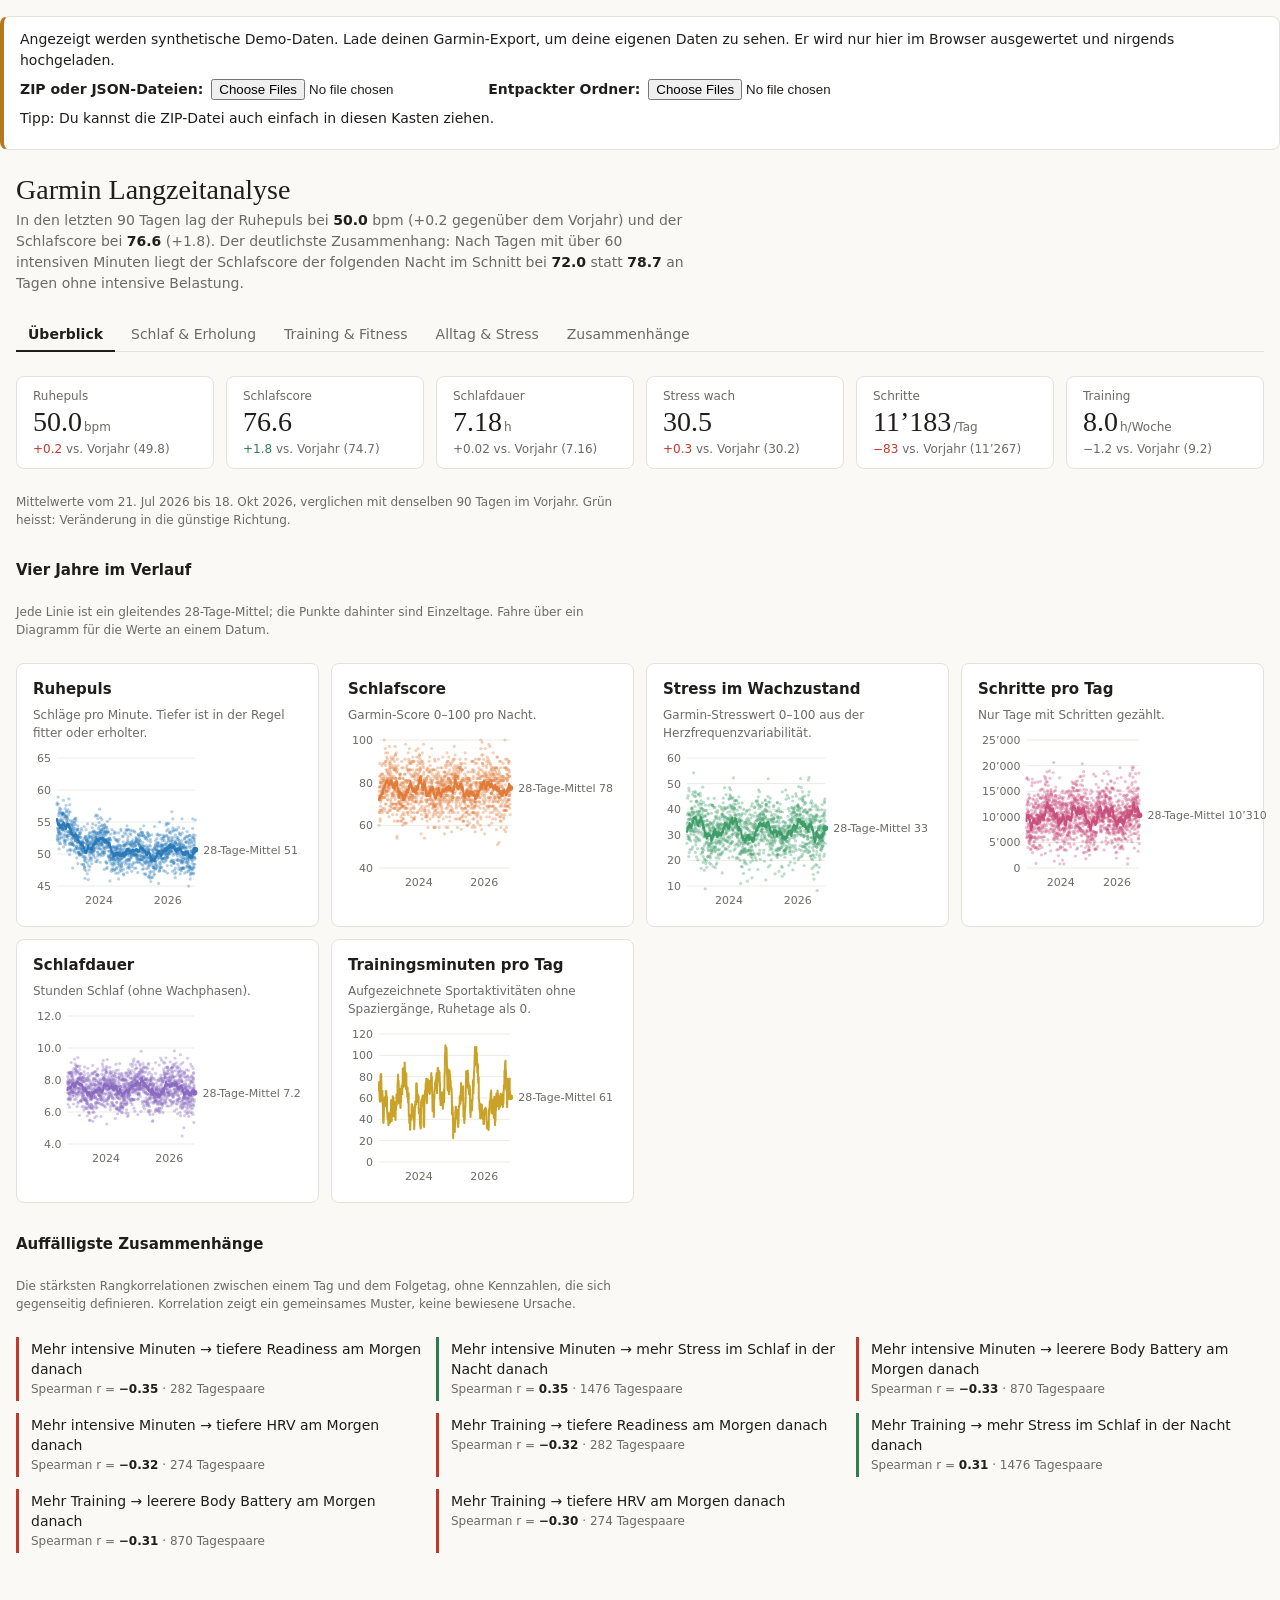
==== dashboard/garmin-dashboard.html @ 59b554dd "Dashboard as a single self-contained HTML file Opening index.html alone (from inside a ZIP, as a sin" ====
<!doctype html>
<html lang="de">
<head>
<meta charset="utf-8">
<!-- Automatisch erzeugt aus index.html mit build_single_file.py - nicht von Hand ändern -->
<meta name="viewport" content="width=device-width, initial-scale=1">
<title>Garmin Langzeitanalyse</title>
<style>
/* Design-Tokens und Grundlayout, die das Dashboard im claude.ai-Artefakt von der
   Plattform bekommen hat. Hier nachgebaut, damit es eigenständig im Browser läuft. */
:root {
  color-scheme: light dark;
  --font-anthropic-sans: system-ui, -apple-system, "Segoe UI", Roboto, "Helvetica Neue", Arial, sans-serif;
  --font-anthropic-serif: Georgia, "Iowan Old Style", "Times New Roman", serif;

  --color-bg: #faf9f6;
  --color-panel: #ffffff;
  --color-fg: #1f1e1c;
  --color-fg-muted: #6b6a66;
  --color-border-line: #e4e2dc;
  --color-ok: #2e7d4f;
  --color-warn: #b7791f;
  --color-bad: #c0392b;

  --cds-chart-muted: #b9b6ae;
  --cds-chart-grid: #ecebe6;
  --cds-chart-axis: #8a8781;
  --cds-chart-reference: #8a8781;
  --cds-chart-status-critical: #c0392b;
  --cds-surface-popover: #ffffff;
  --cds-border: #dedbd3;
  --cds-shadow-popover: 0 4px 16px rgba(0, 0, 0, .12);
  --cds-text-secondary: #6b6a66;

  --cds-gap-xs: 4px; --cds-gap-sm: 8px; --cds-gap-md: 12px; --cds-gap-lg: 24px;
  --cds-pad-xs: 6px; --cds-pad-sm: 8px; --cds-pad-md: 12px; --cds-pad-lg: 16px;
  --cds-radius: 8px;
  --cds-font-size-caption: 12px; --cds-font-size-body: 14px; --cds-font-size-heading: 15px; --cds-font-size-title: 28px;
  --cds-font-weight-medium: 600;
  --cds-dur-slow: .3s;
}
@media (prefers-color-scheme: dark) {
  :root {
    --color-bg: #1c1b19;
    --color-panel: #262523;
    --color-fg: #ecebe6;
    --color-fg-muted: #a3a09a;
    --color-border-line: #3a3936;
    --color-ok: #5cc28a;
    --color-warn: #e0a84a;
    --color-bad: #ef6f5e;
    --cds-chart-muted: #5f5d58;
    --cds-chart-grid: #33322f;
    --cds-chart-axis: #8a8781;
    --cds-chart-reference: #8a8781;
    --cds-chart-status-critical: #ef6f5e;
    --cds-surface-popover: #2e2d2a;
    --cds-border: #45433f;
    --cds-shadow-popover: 0 4px 16px rgba(0, 0, 0, .5);
    --cds-text-secondary: #a3a09a;
  }
}

body {
  margin: 0;
  background: var(--color-bg);
  color: var(--color-fg);
  font-family: var(--font-anthropic-sans);
}
#dash-root { padding: 24px 16px 48px; }
/* Tabs werden mit dem hidden-Attribut umgeschaltet; display:flex der Seiten darf das nicht überstimmen */
[hidden] { display: none !important; }

/* Platzhalter, solange Daten laden */
.dash-skeleton { position: relative; color: transparent !important; background: linear-gradient(90deg, var(--color-border-line) 25%, var(--color-panel) 50%, var(--color-border-line) 75%); background-size: 200% 100%; animation: dash-shimmer 1.4s infinite; border-radius: var(--cds-radius); }
@keyframes dash-shimmer { from { background-position: 200% 0; } to { background-position: -200% 0; } }
@media (prefers-reduced-motion: reduce) { .dash-skeleton { animation: none; } }

/* Hinweisleiste: Demo-Daten oder Dateien wählen */
#dash-banner { max-width: 1280px; margin: 16px auto 0; padding: 12px 16px; box-sizing: border-box; border: 1px solid var(--color-border-line); border-left: 4px solid var(--color-warn); border-radius: var(--cds-radius); background: var(--color-panel); font-size: var(--cds-font-size-body); line-height: 1.5; }
#dash-banner p { margin: 0 0 8px; }
#dash-banner p:last-child { margin-bottom: 0; }
#dash-banner code { font-size: 12px; }
#dash-banner.ok { border-left-color: var(--color-ok); }
#dash-banner.drag { border-style: dashed; border-color: var(--color-fg-muted); }
#dash-banner .dash-pick { display: flex; flex-wrap: wrap; gap: 8px 24px; align-items: center; }
#dash-banner label { display: flex; flex-wrap: wrap; gap: 8px; align-items: center; cursor: pointer; font-weight: 600; overflow-wrap: anywhere; }
#dash-banner input[type=file] { max-width: 100%; font-weight: 400; }
#dash-banner .dash-status:empty { display: none; }
#dash-banner .dash-status { color: var(--color-fg-muted); }
#dash-banner .dash-structure { width: 100%; box-sizing: border-box; font: 12px/1.4 ui-monospace, SFMono-Regular, Menlo, monospace; background: var(--color-bg); color: var(--color-fg); border: 1px solid var(--color-border-line); border-radius: var(--cds-radius); padding: 8px; margin-bottom: 8px; }
#dash-banner button { font: inherit; font-size: 13px; padding: 5px 12px; border-radius: 999px; border: 1px solid var(--color-border-line); background: var(--color-bg); color: var(--color-fg); cursor: pointer; }
@media (max-width: 600px) { #dash-banner { margin: 12px 16px 0; } }

</style>
<script>
// https://d3js.org v7.9.0 Copyright 2010-2023 Mike Bostock
!function(t,n){"object"==typeof exports&&"undefined"!=typeof module?n(exports):"function"==typeof define&&define.amd?define(["exports"],n):n((t="undefined"!=typeof globalThis?globalThis:t||self).d3=t.d3||{})}(this,(function(t){"use strict";function n(t,n){return null==t||null==n?NaN:t<n?-1:t>n?1:t>=n?0:NaN}function e(t,n){return null==t||null==n?NaN:n<t?-1:n>t?1:n>=t?0:NaN}function r(t){let r,o,a;function u(t,n,e=0,i=t.length){if(e<i){if(0!==r(n,n))return i;do{const r=e+i>>>1;o(t[r],n)<0?e=r+1:i=r}while(e<i)}return e}return 2!==t.length?(r=n,o=(e,r)=>n(t(e),r),a=(n,e)=>t(n)-e):(r=t===n||t===e?t:i,o=t,a=t),{left:u,center:function(t,n,e=0,r=t.length){const i=u(t,n,e,r-1);return i>e&&a(t[i-1],n)>-a(t[i],n)?i-1:i},right:function(t,n,e=0,i=t.length){if(e<i){if(0!==r(n,n))return i;do{const r=e+i>>>1;o(t[r],n)<=0?e=r+1:i=r}while(e<i)}return e}}}function i(){return 0}function o(t){return null===t?NaN:+t}const a=r(n),u=a.right,c=a.left,f=r(o).center;var s=u;const l=d(y),h=d((function(t){const n=y(t);return(t,e,r,i,o)=>{n(t,e,(r<<=2)+0,(i<<=2)+0,o<<=2),n(t,e,r+1,i+1,o),n(t,e,r+2,i+2,o),n(t,e,r+3,i+3,o)}}));function d(t){return function(n,e,r=e){if(!((e=+e)>=0))throw new RangeError("invalid rx");if(!((r=+r)>=0))throw new RangeError("invalid ry");let{data:i,width:o,height:a}=n;if(!((o=Math.floor(o))>=0))throw new RangeError("invalid width");if(!((a=Math.floor(void 0!==a?a:i.length/o))>=0))throw new RangeError("invalid height");if(!o||!a||!e&&!r)return n;const u=e&&t(e),c=r&&t(r),f=i.slice();return u&&c?(p(u,f,i,o,a),p(u,i,f,o,a),p(u,f,i,o,a),g(c,i,f,o,a),g(c,f,i,o,a),g(c,i,f,o,a)):u?(p(u,i,f,o,a),p(u,f,i,o,a),p(u,i,f,o,a)):c&&(g(c,i,f,o,a),g(c,f,i,o,a),g(c,i,f,o,a)),n}}function p(t,n,e,r,i){for(let o=0,a=r*i;o<a;)t(n,e,o,o+=r,1)}function g(t,n,e,r,i){for(let o=0,a=r*i;o<r;++o)t(n,e,o,o+a,r)}function y(t){const n=Math.floor(t);if(n===t)return function(t){const n=2*t+1;return(e,r,i,o,a)=>{if(!((o-=a)>=i))return;let u=t*r[i];const c=a*t;for(let t=i,n=i+c;t<n;t+=a)u+=r[Math.min(o,t)];for(let t=i,f=o;t<=f;t+=a)u+=r[Math.min(o,t+c)],e[t]=u/n,u-=r[Math.max(i,t-c)]}}(t);const e=t-n,r=2*t+1;return(t,i,o,a,u)=>{if(!((a-=u)>=o))return;let c=n*i[o];const f=u*n,s=f+u;for(let t=o,n=o+f;t<n;t+=u)c+=i[Math.min(a,t)];for(let n=o,l=a;n<=l;n+=u)c+=i[Math.min(a,n+f)],t[n]=(c+e*(i[Math.max(o,n-s)]+i[Math.min(a,n+s)]))/r,c-=i[Math.max(o,n-f)]}}function v(t,n){let e=0;if(void 0===n)for(let n of t)null!=n&&(n=+n)>=n&&++e;else{let r=-1;for(let i of t)null!=(i=n(i,++r,t))&&(i=+i)>=i&&++e}return e}function _(t){return 0|t.length}function b(t){return!(t>0)}function m(t){return"object"!=typeof t||"length"in t?t:Array.from(t)}function x(t,n){let e,r=0,i=0,o=0;if(void 0===n)for(let n of t)null!=n&&(n=+n)>=n&&(e=n-i,i+=e/++r,o+=e*(n-i));else{let a=-1;for(let u of t)null!=(u=n(u,++a,t))&&(u=+u)>=u&&(e=u-i,i+=e/++r,o+=e*(u-i))}if(r>1)return o/(r-1)}function w(t,n){const e=x(t,n);return e?Math.sqrt(e):e}function M(t,n){let e,r;if(void 0===n)for(const n of t)null!=n&&(void 0===e?n>=n&&(e=r=n):(e>n&&(e=n),r<n&&(r=n)));else{let i=-1;for(let o of t)null!=(o=n(o,++i,t))&&(void 0===e?o>=o&&(e=r=o):(e>o&&(e=o),r<o&&(r=o)))}return[e,r]}class T{constructor(){this._partials=new Float64Array(32),this._n=0}add(t){const n=this._partials;let e=0;for(let r=0;r<this._n&&r<32;r++){const i=n[r],o=t+i,a=Math.abs(t)<Math.abs(i)?t-(o-i):i-(o-t);a&&(n[e++]=a),t=o}return n[e]=t,this._n=e+1,this}valueOf(){const t=this._partials;let n,e,r,i=this._n,o=0;if(i>0){for(o=t[--i];i>0&&(n=o,e=t[--i],o=n+e,r=e-(o-n),!r););i>0&&(r<0&&t[i-1]<0||r>0&&t[i-1]>0)&&(e=2*r,n=o+e,e==n-o&&(o=n))}return o}}class InternMap extends Map{constructor(t,n=N){if(super(),Object.defineProperties(this,{_intern:{value:new Map},_key:{value:n}}),null!=t)for(const[n,e]of t)this.set(n,e)}get(t){return super.get(A(this,t))}has(t){return super.has(A(this,t))}set(t,n){return super.set(S(this,t),n)}delete(t){return super.delete(E(this,t))}}class InternSet extends Set{constructor(t,n=N){if(super(),Object.defineProperties(this,{_intern:{value:new Map},_key:{value:n}}),null!=t)for(const n of t)this.add(n)}has(t){return super.has(A(this,t))}add(t){return super.add(S(this,t))}delete(t){return super.delete(E(this,t))}}function A({_intern:t,_key:n},e){const r=n(e);return t.has(r)?t.get(r):e}function S({_intern:t,_key:n},e){const r=n(e);return t.has(r)?t.get(r):(t.set(r,e),e)}function E({_intern:t,_key:n},e){const r=n(e);return t.has(r)&&(e=t.get(r),t.delete(r)),e}function N(t){return null!==t&&"object"==typeof t?t.valueOf():t}function k(t){return t}function C(t,...n){return F(t,k,k,n)}function P(t,...n){return F(t,Array.from,k,n)}function z(t,n){for(let e=1,r=n.length;e<r;++e)t=t.flatMap((t=>t.pop().map((([n,e])=>[...t,n,e]))));return t}function $(t,n,...e){return F(t,k,n,e)}function D(t,n,...e){return F(t,Array.from,n,e)}function R(t){if(1!==t.length)throw new Error("duplicate key");return t[0]}function F(t,n,e,r){return function t(i,o){if(o>=r.length)return e(i);const a=new InternMap,u=r[o++];let c=-1;for(const t of i){const n=u(t,++c,i),e=a.get(n);e?e.push(t):a.set(n,[t])}for(const[n,e]of a)a.set(n,t(e,o));return n(a)}(t,0)}function q(t,n){return Array.from(n,(n=>t[n]))}function U(t,...n){if("function"!=typeof t[Symbol.iterator])throw new TypeError("values is not iterable");t=Array.from(t);let[e]=n;if(e&&2!==e.length||n.length>1){const r=Uint32Array.from(t,((t,n)=>n));return n.length>1?(n=n.map((n=>t.map(n))),r.sort(((t,e)=>{for(const r of n){const n=O(r[t],r[e]);if(n)return n}}))):(e=t.map(e),r.sort(((t,n)=>O(e[t],e[n])))),q(t,r)}return t.sort(I(e))}function I(t=n){if(t===n)return O;if("function"!=typeof t)throw new TypeError("compare is not a function");return(n,e)=>{const r=t(n,e);return r||0===r?r:(0===t(e,e))-(0===t(n,n))}}function O(t,n){return(null==t||!(t>=t))-(null==n||!(n>=n))||(t<n?-1:t>n?1:0)}var B=Array.prototype.slice;function Y(t){return()=>t}const L=Math.sqrt(50),j=Math.sqrt(10),H=Math.sqrt(2);function X(t,n,e){const r=(n-t)/Math.max(0,e),i=Math.floor(Math.log10(r)),o=r/Math.pow(10,i),a=o>=L?10:o>=j?5:o>=H?2:1;let u,c,f;return i<0?(f=Math.pow(10,-i)/a,u=Math.round(t*f),c=Math.round(n*f),u/f<t&&++u,c/f>n&&--c,f=-f):(f=Math.pow(10,i)*a,u=Math.round(t/f),c=Math.round(n/f),u*f<t&&++u,c*f>n&&--c),c<u&&.5<=e&&e<2?X(t,n,2*e):[u,c,f]}function G(t,n,e){if(!((e=+e)>0))return[];if((t=+t)===(n=+n))return[t];const r=n<t,[i,o,a]=r?X(n,t,e):X(t,n,e);if(!(o>=i))return[];const u=o-i+1,c=new Array(u);if(r)if(a<0)for(let t=0;t<u;++t)c[t]=(o-t)/-a;else for(let t=0;t<u;++t)c[t]=(o-t)*a;else if(a<0)for(let t=0;t<u;++t)c[t]=(i+t)/-a;else for(let t=0;t<u;++t)c[t]=(i+t)*a;return c}function V(t,n,e){return X(t=+t,n=+n,e=+e)[2]}function W(t,n,e){e=+e;const r=(n=+n)<(t=+t),i=r?V(n,t,e):V(t,n,e);return(r?-1:1)*(i<0?1/-i:i)}function Z(t,n,e){let r;for(;;){const i=V(t,n,e);if(i===r||0===i||!isFinite(i))return[t,n];i>0?(t=Math.floor(t/i)*i,n=Math.ceil(n/i)*i):i<0&&(t=Math.ceil(t*i)/i,n=Math.floor(n*i)/i),r=i}}function K(t){return Math.max(1,Math.ceil(Math.log(v(t))/Math.LN2)+1)}function Q(){var t=k,n=M,e=K;function r(r){Array.isArray(r)||(r=Array.from(r));var i,o,a,u=r.length,c=new Array(u);for(i=0;i<u;++i)c[i]=t(r[i],i,r);var f=n(c),l=f[0],h=f[1],d=e(c,l,h);if(!Array.isArray(d)){const t=h,e=+d;if(n===M&&([l,h]=Z(l,h,e)),(d=G(l,h,e))[0]<=l&&(a=V(l,h,e)),d[d.length-1]>=h)if(t>=h&&n===M){const t=V(l,h,e);isFinite(t)&&(t>0?h=(Math.floor(h/t)+1)*t:t<0&&(h=(Math.ceil(h*-t)+1)/-t))}else d.pop()}for(var p=d.length,g=0,y=p;d[g]<=l;)++g;for(;d[y-1]>h;)--y;(g||y<p)&&(d=d.slice(g,y),p=y-g);var v,_=new Array(p+1);for(i=0;i<=p;++i)(v=_[i]=[]).x0=i>0?d[i-1]:l,v.x1=i<p?d[i]:h;if(isFinite(a)){if(a>0)for(i=0;i<u;++i)null!=(o=c[i])&&l<=o&&o<=h&&_[Math.min(p,Math.floor((o-l)/a))].push(r[i]);else if(a<0)for(i=0;i<u;++i)if(null!=(o=c[i])&&l<=o&&o<=h){const t=Math.floor((l-o)*a);_[Math.min(p,t+(d[t]<=o))].push(r[i])}}else for(i=0;i<u;++i)null!=(o=c[i])&&l<=o&&o<=h&&_[s(d,o,0,p)].push(r[i]);return _}return r.value=function(n){return arguments.length?(t="function"==typeof n?n:Y(n),r):t},r.domain=function(t){return arguments.length?(n="function"==typeof t?t:Y([t[0],t[1]]),r):n},r.thresholds=function(t){return arguments.length?(e="function"==typeof t?t:Y(Array.isArray(t)?B.call(t):t),r):e},r}function J(t,n){let e;if(void 0===n)for(const n of t)null!=n&&(e<n||void 0===e&&n>=n)&&(e=n);else{let r=-1;for(let i of t)null!=(i=n(i,++r,t))&&(e<i||void 0===e&&i>=i)&&(e=i)}return e}function tt(t,n){let e,r=-1,i=-1;if(void 0===n)for(const n of t)++i,null!=n&&(e<n||void 0===e&&n>=n)&&(e=n,r=i);else for(let o of t)null!=(o=n(o,++i,t))&&(e<o||void 0===e&&o>=o)&&(e=o,r=i);return r}function nt(t,n){let e;if(void 0===n)for(const n of t)null!=n&&(e>n||void 0===e&&n>=n)&&(e=n);else{let r=-1;for(let i of t)null!=(i=n(i,++r,t))&&(e>i||void 0===e&&i>=i)&&(e=i)}return e}function et(t,n){let e,r=-1,i=-1;if(void 0===n)for(const n of t)++i,null!=n&&(e>n||void 0===e&&n>=n)&&(e=n,r=i);else for(let o of t)null!=(o=n(o,++i,t))&&(e>o||void 0===e&&o>=o)&&(e=o,r=i);return r}function rt(t,n,e=0,r=1/0,i){if(n=Math.floor(n),e=Math.floor(Math.max(0,e)),r=Math.floor(Math.min(t.length-1,r)),!(e<=n&&n<=r))return t;for(i=void 0===i?O:I(i);r>e;){if(r-e>600){const o=r-e+1,a=n-e+1,u=Math.log(o),c=.5*Math.exp(2*u/3),f=.5*Math.sqrt(u*c*(o-c)/o)*(a-o/2<0?-1:1);rt(t,n,Math.max(e,Math.floor(n-a*c/o+f)),Math.min(r,Math.floor(n+(o-a)*c/o+f)),i)}const o=t[n];let a=e,u=r;for(it(t,e,n),i(t[r],o)>0&&it(t,e,r);a<u;){for(it(t,a,u),++a,--u;i(t[a],o)<0;)++a;for(;i(t[u],o)>0;)--u}0===i(t[e],o)?it(t,e,u):(++u,it(t,u,r)),u<=n&&(e=u+1),n<=u&&(r=u-1)}return t}function it(t,n,e){const r=t[n];t[n]=t[e],t[e]=r}function ot(t,e=n){let r,i=!1;if(1===e.length){let o;for(const a of t){const t=e(a);(i?n(t,o)>0:0===n(t,t))&&(r=a,o=t,i=!0)}}else for(const n of t)(i?e(n,r)>0:0===e(n,n))&&(r=n,i=!0);return r}function at(t,n,e){if(t=Float64Array.from(function*(t,n){if(void 0===n)for(let n of t)null!=n&&(n=+n)>=n&&(yield n);else{let e=-1;for(let r of t)null!=(r=n(r,++e,t))&&(r=+r)>=r&&(yield r)}}(t,e)),(r=t.length)&&!isNaN(n=+n)){if(n<=0||r<2)return nt(t);if(n>=1)return J(t);var r,i=(r-1)*n,o=Math.floor(i),a=J(rt(t,o).subarray(0,o+1));return a+(nt(t.subarray(o+1))-a)*(i-o)}}function ut(t,n,e=o){if((r=t.length)&&!isNaN(n=+n)){if(n<=0||r<2)return+e(t[0],0,t);if(n>=1)return+e(t[r-1],r-1,t);var r,i=(r-1)*n,a=Math.floor(i),u=+e(t[a],a,t);return u+(+e(t[a+1],a+1,t)-u)*(i-a)}}function ct(t,n,e=o){if(!isNaN(n=+n)){if(r=Float64Array.from(t,((n,r)=>o(e(t[r],r,t)))),n<=0)return et(r);if(n>=1)return tt(r);var r,i=Uint32Array.from(t,((t,n)=>n)),a=r.length-1,u=Math.floor(a*n);return rt(i,u,0,a,((t,n)=>O(r[t],r[n]))),(u=ot(i.subarray(0,u+1),(t=>r[t])))>=0?u:-1}}function ft(t){return Array.from(function*(t){for(const n of t)yield*n}(t))}function st(t,n){return[t,n]}function lt(t,n,e){t=+t,n=+n,e=(i=arguments.length)<2?(n=t,t=0,1):i<3?1:+e;for(var r=-1,i=0|Math.max(0,Math.ceil((n-t)/e)),o=new Array(i);++r<i;)o[r]=t+r*e;return o}function ht(t,e=n){if(1===e.length)return et(t,e);let r,i=-1,o=-1;for(const n of t)++o,(i<0?0===e(n,n):e(n,r)<0)&&(r=n,i=o);return i}var dt=pt(Math.random);function pt(t){return function(n,e=0,r=n.length){let i=r-(e=+e);for(;i;){const r=t()*i--|0,o=n[i+e];n[i+e]=n[r+e],n[r+e]=o}return n}}function gt(t){if(!(i=t.length))return[];for(var n=-1,e=nt(t,yt),r=new Array(e);++n<e;)for(var i,o=-1,a=r[n]=new Array(i);++o<i;)a[o]=t[o][n];return r}function yt(t){return t.length}function vt(t){return t instanceof InternSet?t:new InternSet(t)}function _t(t,n){const e=t[Symbol.iterator](),r=new Set;for(const t of n){const n=bt(t);if(r.has(n))continue;let i,o;for(;({value:i,done:o}=e.next());){if(o)return!1;const t=bt(i);if(r.add(t),Object.is(n,t))break}}return!0}function bt(t){return null!==t&&"object"==typeof t?t.valueOf():t}function mt(t){return t}var xt=1,wt=2,Mt=3,Tt=4,At=1e-6;function St(t){return"translate("+t+",0)"}function Et(t){return"translate(0,"+t+")"}function Nt(t){return n=>+t(n)}function kt(t,n){return n=Math.max(0,t.bandwidth()-2*n)/2,t.round()&&(n=Math.round(n)),e=>+t(e)+n}function Ct(){return!this.__axis}function Pt(t,n){var e=[],r=null,i=null,o=6,a=6,u=3,c="undefined"!=typeof window&&window.devicePixelRatio>1?0:.5,f=t===xt||t===Tt?-1:1,s=t===Tt||t===wt?"x":"y",l=t===xt||t===Mt?St:Et;function h(h){var d=null==r?n.ticks?n.ticks.apply(n,e):n.domain():r,p=null==i?n.tickFormat?n.tickFormat.apply(n,e):mt:i,g=Math.max(o,0)+u,y=n.range(),v=+y[0]+c,_=+y[y.length-1]+c,b=(n.bandwidth?kt:Nt)(n.copy(),c),m=h.selection?h.selection():h,x=m.selectAll(".domain").data([null]),w=m.selectAll(".tick").data(d,n).order(),M=w.exit(),T=w.enter().append("g").attr("class","tick"),A=w.select("line"),S=w.select("text");x=x.merge(x.enter().insert("path",".tick").attr("class","domain").attr("stroke","currentColor")),w=w.merge(T),A=A.merge(T.append("line").attr("stroke","currentColor").attr(s+"2",f*o)),S=S.merge(T.append("text").attr("fill","currentColor").attr(s,f*g).attr("dy",t===xt?"0em":t===Mt?"0.71em":"0.32em")),h!==m&&(x=x.transition(h),w=w.transition(h),A=A.transition(h),S=S.transition(h),M=M.transition(h).attr("opacity",At).attr("transform",(function(t){return isFinite(t=b(t))?l(t+c):this.getAttribute("transform")})),T.attr("opacity",At).attr("transform",(function(t){var n=this.parentNode.__axis;return l((n&&isFinite(n=n(t))?n:b(t))+c)}))),M.remove(),x.attr("d",t===Tt||t===wt?a?"M"+f*a+","+v+"H"+c+"V"+_+"H"+f*a:"M"+c+","+v+"V"+_:a?"M"+v+","+f*a+"V"+c+"H"+_+"V"+f*a:"M"+v+","+c+"H"+_),w.attr("opacity",1).attr("transform",(function(t){return l(b(t)+c)})),A.attr(s+"2",f*o),S.attr(s,f*g).text(p),m.filter(Ct).attr("fill","none").attr("font-size",10).attr("font-family","sans-serif").attr("text-anchor",t===wt?"start":t===Tt?"end":"middle"),m.each((function(){this.__axis=b}))}return h.scale=function(t){return arguments.length?(n=t,h):n},h.ticks=function(){return e=Array.from(arguments),h},h.tickArguments=function(t){return arguments.length?(e=null==t?[]:Array.from(t),h):e.slice()},h.tickValues=function(t){return arguments.length?(r=null==t?null:Array.from(t),h):r&&r.slice()},h.tickFormat=function(t){return arguments.length?(i=t,h):i},h.tickSize=function(t){return arguments.length?(o=a=+t,h):o},h.tickSizeInner=function(t){return arguments.length?(o=+t,h):o},h.tickSizeOuter=function(t){return arguments.length?(a=+t,h):a},h.tickPadding=function(t){return arguments.length?(u=+t,h):u},h.offset=function(t){return arguments.length?(c=+t,h):c},h}var zt={value:()=>{}};function $t(){for(var t,n=0,e=arguments.length,r={};n<e;++n){if(!(t=arguments[n]+"")||t in r||/[\s.]/.test(t))throw new Error("illegal type: "+t);r[t]=[]}return new Dt(r)}function Dt(t){this._=t}function Rt(t,n){for(var e,r=0,i=t.length;r<i;++r)if((e=t[r]).name===n)return e.value}function Ft(t,n,e){for(var r=0,i=t.length;r<i;++r)if(t[r].name===n){t[r]=zt,t=t.slice(0,r).concat(t.slice(r+1));break}return null!=e&&t.push({name:n,value:e}),t}Dt.prototype=$t.prototype={constructor:Dt,on:function(t,n){var e,r,i=this._,o=(r=i,(t+"").trim().split(/^|\s+/).map((function(t){var n="",e=t.indexOf(".");if(e>=0&&(n=t.slice(e+1),t=t.slice(0,e)),t&&!r.hasOwnProperty(t))throw new Error("unknown type: "+t);return{type:t,name:n}}))),a=-1,u=o.length;if(!(arguments.length<2)){if(null!=n&&"function"!=typeof n)throw new Error("invalid callback: "+n);for(;++a<u;)if(e=(t=o[a]).type)i[e]=Ft(i[e],t.name,n);else if(null==n)for(e in i)i[e]=Ft(i[e],t.name,null);return this}for(;++a<u;)if((e=(t=o[a]).type)&&(e=Rt(i[e],t.name)))return e},copy:function(){var t={},n=this._;for(var e in n)t[e]=n[e].slice();return new Dt(t)},call:function(t,n){if((e=arguments.length-2)>0)for(var e,r,i=new Array(e),o=0;o<e;++o)i[o]=arguments[o+2];if(!this._.hasOwnProperty(t))throw new Error("unknown type: "+t);for(o=0,e=(r=this._[t]).length;o<e;++o)r[o].value.apply(n,i)},apply:function(t,n,e){if(!this._.hasOwnProperty(t))throw new Error("unknown type: "+t);for(var r=this._[t],i=0,o=r.length;i<o;++i)r[i].value.apply(n,e)}};var qt="http://www.w3.org/1999/xhtml",Ut={svg:"http://www.w3.org/2000/svg",xhtml:qt,xlink:"http://www.w3.org/1999/xlink",xml:"http://www.w3.org/XML/1998/namespace",xmlns:"http://www.w3.org/2000/xmlns/"};function It(t){var n=t+="",e=n.indexOf(":");return e>=0&&"xmlns"!==(n=t.slice(0,e))&&(t=t.slice(e+1)),Ut.hasOwnProperty(n)?{space:Ut[n],local:t}:t}function Ot(t){return function(){var n=this.ownerDocument,e=this.namespaceURI;return e===qt&&n.documentElement.namespaceURI===qt?n.createElement(t):n.createElementNS(e,t)}}function Bt(t){return function(){return this.ownerDocument.createElementNS(t.space,t.local)}}function Yt(t){var n=It(t);return(n.local?Bt:Ot)(n)}function Lt(){}function jt(t){return null==t?Lt:function(){return this.querySelector(t)}}function Ht(t){return null==t?[]:Array.isArray(t)?t:Array.from(t)}function Xt(){return[]}function Gt(t){return null==t?Xt:function(){return this.querySelectorAll(t)}}function Vt(t){return function(){return this.matches(t)}}function Wt(t){return function(n){return n.matches(t)}}var Zt=Array.prototype.find;function Kt(){return this.firstElementChild}var Qt=Array.prototype.filter;function Jt(){return Array.from(this.children)}function tn(t){return new Array(t.length)}function nn(t,n){this.ownerDocument=t.ownerDocument,this.namespaceURI=t.namespaceURI,this._next=null,this._parent=t,this.__data__=n}function en(t,n,e,r,i,o){for(var a,u=0,c=n.length,f=o.length;u<f;++u)(a=n[u])?(a.__data__=o[u],r[u]=a):e[u]=new nn(t,o[u]);for(;u<c;++u)(a=n[u])&&(i[u]=a)}function rn(t,n,e,r,i,o,a){var u,c,f,s=new Map,l=n.length,h=o.length,d=new Array(l);for(u=0;u<l;++u)(c=n[u])&&(d[u]=f=a.call(c,c.__data__,u,n)+"",s.has(f)?i[u]=c:s.set(f,c));for(u=0;u<h;++u)f=a.call(t,o[u],u,o)+"",(c=s.get(f))?(r[u]=c,c.__data__=o[u],s.delete(f)):e[u]=new nn(t,o[u]);for(u=0;u<l;++u)(c=n[u])&&s.get(d[u])===c&&(i[u]=c)}function on(t){return t.__data__}function an(t){return"object"==typeof t&&"length"in t?t:Array.from(t)}function un(t,n){return t<n?-1:t>n?1:t>=n?0:NaN}function cn(t){return function(){this.removeAttribute(t)}}function fn(t){return function(){this.removeAttributeNS(t.space,t.local)}}function sn(t,n){return function(){this.setAttribute(t,n)}}function ln(t,n){return function(){this.setAttributeNS(t.space,t.local,n)}}function hn(t,n){return function(){var e=n.apply(this,arguments);null==e?this.removeAttribute(t):this.setAttribute(t,e)}}function dn(t,n){return function(){var e=n.apply(this,arguments);null==e?this.removeAttributeNS(t.space,t.local):this.setAttributeNS(t.space,t.local,e)}}function pn(t){return t.ownerDocument&&t.ownerDocument.defaultView||t.document&&t||t.defaultView}function gn(t){return function(){this.style.removeProperty(t)}}function yn(t,n,e){return function(){this.style.setProperty(t,n,e)}}function vn(t,n,e){return function(){var r=n.apply(this,arguments);null==r?this.style.removeProperty(t):this.style.setProperty(t,r,e)}}function _n(t,n){return t.style.getPropertyValue(n)||pn(t).getComputedStyle(t,null).getPropertyValue(n)}function bn(t){return function(){delete this[t]}}function mn(t,n){return function(){this[t]=n}}function xn(t,n){return function(){var e=n.apply(this,arguments);null==e?delete this[t]:this[t]=e}}function wn(t){return t.trim().split(/^|\s+/)}function Mn(t){return t.classList||new Tn(t)}function Tn(t){this._node=t,this._names=wn(t.getAttribute("class")||"")}function An(t,n){for(var e=Mn(t),r=-1,i=n.length;++r<i;)e.add(n[r])}function Sn(t,n){for(var e=Mn(t),r=-1,i=n.length;++r<i;)e.remove(n[r])}function En(t){return function(){An(this,t)}}function Nn(t){return function(){Sn(this,t)}}function kn(t,n){return function(){(n.apply(this,arguments)?An:Sn)(this,t)}}function Cn(){this.textContent=""}function Pn(t){return function(){this.textContent=t}}function zn(t){return function(){var n=t.apply(this,arguments);this.textContent=null==n?"":n}}function $n(){this.innerHTML=""}function Dn(t){return function(){this.innerHTML=t}}function Rn(t){return function(){var n=t.apply(this,arguments);this.innerHTML=null==n?"":n}}function Fn(){this.nextSibling&&this.parentNode.appendChild(this)}function qn(){this.previousSibling&&this.parentNode.insertBefore(this,this.parentNode.firstChild)}function Un(){return null}function In(){var t=this.parentNode;t&&t.removeChild(this)}function On(){var t=this.cloneNode(!1),n=this.parentNode;return n?n.insertBefore(t,this.nextSibling):t}function Bn(){var t=this.cloneNode(!0),n=this.parentNode;return n?n.insertBefore(t,this.nextSibling):t}function Yn(t){return function(){var n=this.__on;if(n){for(var e,r=0,i=-1,o=n.length;r<o;++r)e=n[r],t.type&&e.type!==t.type||e.name!==t.name?n[++i]=e:this.removeEventListener(e.type,e.listener,e.options);++i?n.length=i:delete this.__on}}}function Ln(t,n,e){return function(){var r,i=this.__on,o=function(t){return function(n){t.call(this,n,this.__data__)}}(n);if(i)for(var a=0,u=i.length;a<u;++a)if((r=i[a]).type===t.type&&r.name===t.name)return this.removeEventListener(r.type,r.listener,r.options),this.addEventListener(r.type,r.listener=o,r.options=e),void(r.value=n);this.addEventListener(t.type,o,e),r={type:t.type,name:t.name,value:n,listener:o,options:e},i?i.push(r):this.__on=[r]}}function jn(t,n,e){var r=pn(t),i=r.CustomEvent;"function"==typeof i?i=new i(n,e):(i=r.document.createEvent("Event"),e?(i.initEvent(n,e.bubbles,e.cancelable),i.detail=e.detail):i.initEvent(n,!1,!1)),t.dispatchEvent(i)}function Hn(t,n){return function(){return jn(this,t,n)}}function Xn(t,n){return function(){return jn(this,t,n.apply(this,arguments))}}nn.prototype={constructor:nn,appendChild:function(t){return this._parent.insertBefore(t,this._next)},insertBefore:function(t,n){return this._parent.insertBefore(t,n)},querySelector:function(t){return this._parent.querySelector(t)},querySelectorAll:function(t){return this._parent.querySelectorAll(t)}},Tn.prototype={add:function(t){this._names.indexOf(t)<0&&(this._names.push(t),this._node.setAttribute("class",this._names.join(" ")))},remove:function(t){var n=this._names.indexOf(t);n>=0&&(this._names.splice(n,1),this._node.setAttribute("class",this._names.join(" ")))},contains:function(t){return this._names.indexOf(t)>=0}};var Gn=[null];function Vn(t,n){this._groups=t,this._parents=n}function Wn(){return new Vn([[document.documentElement]],Gn)}function Zn(t){return"string"==typeof t?new Vn([[document.querySelector(t)]],[document.documentElement]):new Vn([[t]],Gn)}Vn.prototype=Wn.prototype={constructor:Vn,select:function(t){"function"!=typeof t&&(t=jt(t));for(var n=this._groups,e=n.length,r=new Array(e),i=0;i<e;++i)for(var o,a,u=n[i],c=u.length,f=r[i]=new Array(c),s=0;s<c;++s)(o=u[s])&&(a=t.call(o,o.__data__,s,u))&&("__data__"in o&&(a.__data__=o.__data__),f[s]=a);return new Vn(r,this._parents)},selectAll:function(t){t="function"==typeof t?function(t){return function(){return Ht(t.apply(this,arguments))}}(t):Gt(t);for(var n=this._groups,e=n.length,r=[],i=[],o=0;o<e;++o)for(var a,u=n[o],c=u.length,f=0;f<c;++f)(a=u[f])&&(r.push(t.call(a,a.__data__,f,u)),i.push(a));return new Vn(r,i)},selectChild:function(t){return this.select(null==t?Kt:function(t){return function(){return Zt.call(this.children,t)}}("function"==typeof t?t:Wt(t)))},selectChildren:function(t){return this.selectAll(null==t?Jt:function(t){return function(){return Qt.call(this.children,t)}}("function"==typeof t?t:Wt(t)))},filter:function(t){"function"!=typeof t&&(t=Vt(t));for(var n=this._groups,e=n.length,r=new Array(e),i=0;i<e;++i)for(var o,a=n[i],u=a.length,c=r[i]=[],f=0;f<u;++f)(o=a[f])&&t.call(o,o.__data__,f,a)&&c.push(o);return new Vn(r,this._parents)},data:function(t,n){if(!arguments.length)return Array.from(this,on);var e=n?rn:en,r=this._parents,i=this._groups;"function"!=typeof t&&(t=function(t){return function(){return t}}(t));for(var o=i.length,a=new Array(o),u=new Array(o),c=new Array(o),f=0;f<o;++f){var s=r[f],l=i[f],h=l.length,d=an(t.call(s,s&&s.__data__,f,r)),p=d.length,g=u[f]=new Array(p),y=a[f]=new Array(p);e(s,l,g,y,c[f]=new Array(h),d,n);for(var v,_,b=0,m=0;b<p;++b)if(v=g[b]){for(b>=m&&(m=b+1);!(_=y[m])&&++m<p;);v._next=_||null}}return(a=new Vn(a,r))._enter=u,a._exit=c,a},enter:function(){return new Vn(this._enter||this._groups.map(tn),this._parents)},exit:function(){return new Vn(this._exit||this._groups.map(tn),this._parents)},join:function(t,n,e){var r=this.enter(),i=this,o=this.exit();return"function"==typeof t?(r=t(r))&&(r=r.selection()):r=r.append(t+""),null!=n&&(i=n(i))&&(i=i.selection()),null==e?o.remove():e(o),r&&i?r.merge(i).order():i},merge:function(t){for(var n=t.selection?t.selection():t,e=this._groups,r=n._groups,i=e.length,o=r.length,a=Math.min(i,o),u=new Array(i),c=0;c<a;++c)for(var f,s=e[c],l=r[c],h=s.length,d=u[c]=new Array(h),p=0;p<h;++p)(f=s[p]||l[p])&&(d[p]=f);for(;c<i;++c)u[c]=e[c];return new Vn(u,this._parents)},selection:function(){return this},order:function(){for(var t=this._groups,n=-1,e=t.length;++n<e;)for(var r,i=t[n],o=i.length-1,a=i[o];--o>=0;)(r=i[o])&&(a&&4^r.compareDocumentPosition(a)&&a.parentNode.insertBefore(r,a),a=r);return this},sort:function(t){function n(n,e){return n&&e?t(n.__data__,e.__data__):!n-!e}t||(t=un);for(var e=this._groups,r=e.length,i=new Array(r),o=0;o<r;++o){for(var a,u=e[o],c=u.length,f=i[o]=new Array(c),s=0;s<c;++s)(a=u[s])&&(f[s]=a);f.sort(n)}return new Vn(i,this._parents).order()},call:function(){var t=arguments[0];return arguments[0]=this,t.apply(null,arguments),this},nodes:function(){return Array.from(this)},node:function(){for(var t=this._groups,n=0,e=t.length;n<e;++n)for(var r=t[n],i=0,o=r.length;i<o;++i){var a=r[i];if(a)return a}return null},size:function(){let t=0;for(const n of this)++t;return t},empty:function(){return!this.node()},each:function(t){for(var n=this._groups,e=0,r=n.length;e<r;++e)for(var i,o=n[e],a=0,u=o.length;a<u;++a)(i=o[a])&&t.call(i,i.__data__,a,o);return this},attr:function(t,n){var e=It(t);if(arguments.length<2){var r=this.node();return e.local?r.getAttributeNS(e.space,e.local):r.getAttribute(e)}return this.each((null==n?e.local?fn:cn:"function"==typeof n?e.local?dn:hn:e.local?ln:sn)(e,n))},style:function(t,n,e){return arguments.length>1?this.each((null==n?gn:"function"==typeof n?vn:yn)(t,n,null==e?"":e)):_n(this.node(),t)},property:function(t,n){return arguments.length>1?this.each((null==n?bn:"function"==typeof n?xn:mn)(t,n)):this.node()[t]},classed:function(t,n){var e=wn(t+"");if(arguments.length<2){for(var r=Mn(this.node()),i=-1,o=e.length;++i<o;)if(!r.contains(e[i]))return!1;return!0}return this.each(("function"==typeof n?kn:n?En:Nn)(e,n))},text:function(t){return arguments.length?this.each(null==t?Cn:("function"==typeof t?zn:Pn)(t)):this.node().textContent},html:function(t){return arguments.length?this.each(null==t?$n:("function"==typeof t?Rn:Dn)(t)):this.node().innerHTML},raise:function(){return this.each(Fn)},lower:function(){return this.each(qn)},append:function(t){var n="function"==typeof t?t:Yt(t);return this.select((function(){return this.appendChild(n.apply(this,arguments))}))},insert:function(t,n){var e="function"==typeof t?t:Yt(t),r=null==n?Un:"function"==typeof n?n:jt(n);return this.select((function(){return this.insertBefore(e.apply(this,arguments),r.apply(this,arguments)||null)}))},remove:function(){return this.each(In)},clone:function(t){return this.select(t?Bn:On)},datum:function(t){return arguments.length?this.property("__data__",t):this.node().__data__},on:function(t,n,e){var r,i,o=function(t){return t.trim().split(/^|\s+/).map((function(t){var n="",e=t.indexOf(".");return e>=0&&(n=t.slice(e+1),t=t.slice(0,e)),{type:t,name:n}}))}(t+""),a=o.length;if(!(arguments.length<2)){for(u=n?Ln:Yn,r=0;r<a;++r)this.each(u(o[r],n,e));return this}var u=this.node().__on;if(u)for(var c,f=0,s=u.length;f<s;++f)for(r=0,c=u[f];r<a;++r)if((i=o[r]).type===c.type&&i.name===c.name)return c.value},dispatch:function(t,n){return this.each(("function"==typeof n?Xn:Hn)(t,n))},[Symbol.iterator]:function*(){for(var t=this._groups,n=0,e=t.length;n<e;++n)for(var r,i=t[n],o=0,a=i.length;o<a;++o)(r=i[o])&&(yield r)}};var Kn=0;function Qn(){return new Jn}function Jn(){this._="@"+(++Kn).toString(36)}function te(t){let n;for(;n=t.sourceEvent;)t=n;return t}function ne(t,n){if(t=te(t),void 0===n&&(n=t.currentTarget),n){var e=n.ownerSVGElement||n;if(e.createSVGPoint){var r=e.createSVGPoint();return r.x=t.clientX,r.y=t.clientY,[(r=r.matrixTransform(n.getScreenCTM().inverse())).x,r.y]}if(n.getBoundingClientRect){var i=n.getBoundingClientRect();return[t.clientX-i.left-n.clientLeft,t.clientY-i.top-n.clientTop]}}return[t.pageX,t.pageY]}Jn.prototype=Qn.prototype={constructor:Jn,get:function(t){for(var n=this._;!(n in t);)if(!(t=t.parentNode))return;return t[n]},set:function(t,n){return t[this._]=n},remove:function(t){return this._ in t&&delete t[this._]},toString:function(){return this._}};const ee={passive:!1},re={capture:!0,passive:!1};function ie(t){t.stopImmediatePropagation()}function oe(t){t.preventDefault(),t.stopImmediatePropagation()}function ae(t){var n=t.document.documentElement,e=Zn(t).on("dragstart.drag",oe,re);"onselectstart"in n?e.on("selectstart.drag",oe,re):(n.__noselect=n.style.MozUserSelect,n.style.MozUserSelect="none")}function ue(t,n){var e=t.document.documentElement,r=Zn(t).on("dragstart.drag",null);n&&(r.on("click.drag",oe,re),setTimeout((function(){r.on("click.drag",null)}),0)),"onselectstart"in e?r.on("selectstart.drag",null):(e.style.MozUserSelect=e.__noselect,delete e.__noselect)}var ce=t=>()=>t;function fe(t,{sourceEvent:n,subject:e,target:r,identifier:i,active:o,x:a,y:u,dx:c,dy:f,dispatch:s}){Object.defineProperties(this,{type:{value:t,enumerable:!0,configurable:!0},sourceEvent:{value:n,enumerable:!0,configurable:!0},subject:{value:e,enumerable:!0,configurable:!0},target:{value:r,enumerable:!0,configurable:!0},identifier:{value:i,enumerable:!0,configurable:!0},active:{value:o,enumerable:!0,configurable:!0},x:{value:a,enumerable:!0,configurable:!0},y:{value:u,enumerable:!0,configurable:!0},dx:{value:c,enumerable:!0,configurable:!0},dy:{value:f,enumerable:!0,configurable:!0},_:{value:s}})}function se(t){return!t.ctrlKey&&!t.button}function le(){return this.parentNode}function he(t,n){return null==n?{x:t.x,y:t.y}:n}function de(){return navigator.maxTouchPoints||"ontouchstart"in this}function pe(t,n,e){t.prototype=n.prototype=e,e.constructor=t}function ge(t,n){var e=Object.create(t.prototype);for(var r in n)e[r]=n[r];return e}function ye(){}fe.prototype.on=function(){var t=this._.on.apply(this._,arguments);return t===this._?this:t};var ve=.7,_e=1/ve,be="\\s*([+-]?\\d+)\\s*",me="\\s*([+-]?(?:\\d*\\.)?\\d+(?:[eE][+-]?\\d+)?)\\s*",xe="\\s*([+-]?(?:\\d*\\.)?\\d+(?:[eE][+-]?\\d+)?)%\\s*",we=/^#([0-9a-f]{3,8})$/,Me=new RegExp(`^rgb\\(${be},${be},${be}\\)$`),Te=new RegExp(`^rgb\\(${xe},${xe},${xe}\\)$`),Ae=new RegExp(`^rgba\\(${be},${be},${be},${me}\\)$`),Se=new RegExp(`^rgba\\(${xe},${xe},${xe},${me}\\)$`),Ee=new RegExp(`^hsl\\(${me},${xe},${xe}\\)$`),Ne=new RegExp(`^hsla\\(${me},${xe},${xe},${me}\\)$`),ke={aliceblue:15792383,antiquewhite:16444375,aqua:65535,aquamarine:8388564,azure:15794175,beige:16119260,bisque:16770244,black:0,blanchedalmond:16772045,blue:255,blueviolet:9055202,brown:10824234,burlywood:14596231,cadetblue:6266528,chartreuse:8388352,chocolate:13789470,coral:16744272,cornflowerblue:6591981,cornsilk:16775388,crimson:14423100,cyan:65535,darkblue:139,darkcyan:35723,darkgoldenrod:12092939,darkgray:11119017,darkgreen:25600,darkgrey:11119017,darkkhaki:12433259,darkmagenta:9109643,darkolivegreen:5597999,darkorange:16747520,darkorchid:10040012,darkred:9109504,darksalmon:15308410,darkseagreen:9419919,darkslateblue:4734347,darkslategray:3100495,darkslategrey:3100495,darkturquoise:52945,darkviolet:9699539,deeppink:16716947,deepskyblue:49151,dimgray:6908265,dimgrey:6908265,dodgerblue:2003199,firebrick:11674146,floralwhite:16775920,forestgreen:2263842,fuchsia:16711935,gainsboro:14474460,ghostwhite:16316671,gold:16766720,goldenrod:14329120,gray:8421504,green:32768,greenyellow:11403055,grey:8421504,honeydew:15794160,hotpink:16738740,indianred:13458524,indigo:4915330,ivory:16777200,khaki:15787660,lavender:15132410,lavenderblush:16773365,lawngreen:8190976,lemonchiffon:16775885,lightblue:11393254,lightcoral:15761536,lightcyan:14745599,lightgoldenrodyellow:16448210,lightgray:13882323,lightgreen:9498256,lightgrey:13882323,lightpink:16758465,lightsalmon:16752762,lightseagreen:2142890,lightskyblue:8900346,lightslategray:7833753,lightslategrey:7833753,lightsteelblue:11584734,lightyellow:16777184,lime:65280,limegreen:3329330,linen:16445670,magenta:16711935,maroon:8388608,mediumaquamarine:6737322,mediumblue:205,mediumorchid:12211667,mediumpurple:9662683,mediumseagreen:3978097,mediumslateblue:8087790,mediumspringgreen:64154,mediumturquoise:4772300,mediumvioletred:13047173,midnightblue:1644912,mintcream:16121850,mistyrose:16770273,moccasin:16770229,navajowhite:16768685,navy:128,oldlace:16643558,olive:8421376,olivedrab:7048739,orange:16753920,orangered:16729344,orchid:14315734,palegoldenrod:15657130,palegreen:10025880,paleturquoise:11529966,palevioletred:14381203,papayawhip:16773077,peachpuff:16767673,peru:13468991,pink:16761035,plum:14524637,powderblue:11591910,purple:8388736,rebeccapurple:6697881,red:16711680,rosybrown:12357519,royalblue:4286945,saddlebrown:9127187,salmon:16416882,sandybrown:16032864,seagreen:3050327,seashell:16774638,sienna:10506797,silver:12632256,skyblue:8900331,slateblue:6970061,slategray:7372944,slategrey:7372944,snow:16775930,springgreen:65407,steelblue:4620980,tan:13808780,teal:32896,thistle:14204888,tomato:16737095,turquoise:4251856,violet:15631086,wheat:16113331,white:16777215,whitesmoke:16119285,yellow:16776960,yellowgreen:10145074};function Ce(){return this.rgb().formatHex()}function Pe(){return this.rgb().formatRgb()}function ze(t){var n,e;return t=(t+"").trim().toLowerCase(),(n=we.exec(t))?(e=n[1].length,n=parseInt(n[1],16),6===e?$e(n):3===e?new qe(n>>8&15|n>>4&240,n>>4&15|240&n,(15&n)<<4|15&n,1):8===e?De(n>>24&255,n>>16&255,n>>8&255,(255&n)/255):4===e?De(n>>12&15|n>>8&240,n>>8&15|n>>4&240,n>>4&15|240&n,((15&n)<<4|15&n)/255):null):(n=Me.exec(t))?new qe(n[1],n[2],n[3],1):(n=Te.exec(t))?new qe(255*n[1]/100,255*n[2]/100,255*n[3]/100,1):(n=Ae.exec(t))?De(n[1],n[2],n[3],n[4]):(n=Se.exec(t))?De(255*n[1]/100,255*n[2]/100,255*n[3]/100,n[4]):(n=Ee.exec(t))?Le(n[1],n[2]/100,n[3]/100,1):(n=Ne.exec(t))?Le(n[1],n[2]/100,n[3]/100,n[4]):ke.hasOwnProperty(t)?$e(ke[t]):"transparent"===t?new qe(NaN,NaN,NaN,0):null}function $e(t){return new qe(t>>16&255,t>>8&255,255&t,1)}function De(t,n,e,r){return r<=0&&(t=n=e=NaN),new qe(t,n,e,r)}function Re(t){return t instanceof ye||(t=ze(t)),t?new qe((t=t.rgb()).r,t.g,t.b,t.opacity):new qe}function Fe(t,n,e,r){return 1===arguments.length?Re(t):new qe(t,n,e,null==r?1:r)}function qe(t,n,e,r){this.r=+t,this.g=+n,this.b=+e,this.opacity=+r}function Ue(){return`#${Ye(this.r)}${Ye(this.g)}${Ye(this.b)}`}function Ie(){const t=Oe(this.opacity);return`${1===t?"rgb(":"rgba("}${Be(this.r)}, ${Be(this.g)}, ${Be(this.b)}${1===t?")":`, ${t})`}`}function Oe(t){return isNaN(t)?1:Math.max(0,Math.min(1,t))}function Be(t){return Math.max(0,Math.min(255,Math.round(t)||0))}function Ye(t){return((t=Be(t))<16?"0":"")+t.toString(16)}function Le(t,n,e,r){return r<=0?t=n=e=NaN:e<=0||e>=1?t=n=NaN:n<=0&&(t=NaN),new Xe(t,n,e,r)}function je(t){if(t instanceof Xe)return new Xe(t.h,t.s,t.l,t.opacity);if(t instanceof ye||(t=ze(t)),!t)return new Xe;if(t instanceof Xe)return t;var n=(t=t.rgb()).r/255,e=t.g/255,r=t.b/255,i=Math.min(n,e,r),o=Math.max(n,e,r),a=NaN,u=o-i,c=(o+i)/2;return u?(a=n===o?(e-r)/u+6*(e<r):e===o?(r-n)/u+2:(n-e)/u+4,u/=c<.5?o+i:2-o-i,a*=60):u=c>0&&c<1?0:a,new Xe(a,u,c,t.opacity)}function He(t,n,e,r){return 1===arguments.length?je(t):new Xe(t,n,e,null==r?1:r)}function Xe(t,n,e,r){this.h=+t,this.s=+n,this.l=+e,this.opacity=+r}function Ge(t){return(t=(t||0)%360)<0?t+360:t}function Ve(t){return Math.max(0,Math.min(1,t||0))}function We(t,n,e){return 255*(t<60?n+(e-n)*t/60:t<180?e:t<240?n+(e-n)*(240-t)/60:n)}pe(ye,ze,{copy(t){return Object.assign(new this.constructor,this,t)},displayable(){return this.rgb().displayable()},hex:Ce,formatHex:Ce,formatHex8:function(){return this.rgb().formatHex8()},formatHsl:function(){return je(this).formatHsl()},formatRgb:Pe,toString:Pe}),pe(qe,Fe,ge(ye,{brighter(t){return t=null==t?_e:Math.pow(_e,t),new qe(this.r*t,this.g*t,this.b*t,this.opacity)},darker(t){return t=null==t?ve:Math.pow(ve,t),new qe(this.r*t,this.g*t,this.b*t,this.opacity)},rgb(){return this},clamp(){return new qe(Be(this.r),Be(this.g),Be(this.b),Oe(this.opacity))},displayable(){return-.5<=this.r&&this.r<255.5&&-.5<=this.g&&this.g<255.5&&-.5<=this.b&&this.b<255.5&&0<=this.opacity&&this.opacity<=1},hex:Ue,formatHex:Ue,formatHex8:function(){return`#${Ye(this.r)}${Ye(this.g)}${Ye(this.b)}${Ye(255*(isNaN(this.opacity)?1:this.opacity))}`},formatRgb:Ie,toString:Ie})),pe(Xe,He,ge(ye,{brighter(t){return t=null==t?_e:Math.pow(_e,t),new Xe(this.h,this.s,this.l*t,this.opacity)},darker(t){return t=null==t?ve:Math.pow(ve,t),new Xe(this.h,this.s,this.l*t,this.opacity)},rgb(){var t=this.h%360+360*(this.h<0),n=isNaN(t)||isNaN(this.s)?0:this.s,e=this.l,r=e+(e<.5?e:1-e)*n,i=2*e-r;return new qe(We(t>=240?t-240:t+120,i,r),We(t,i,r),We(t<120?t+240:t-120,i,r),this.opacity)},clamp(){return new Xe(Ge(this.h),Ve(this.s),Ve(this.l),Oe(this.opacity))},displayable(){return(0<=this.s&&this.s<=1||isNaN(this.s))&&0<=this.l&&this.l<=1&&0<=this.opacity&&this.opacity<=1},formatHsl(){const t=Oe(this.opacity);return`${1===t?"hsl(":"hsla("}${Ge(this.h)}, ${100*Ve(this.s)}%, ${100*Ve(this.l)}%${1===t?")":`, ${t})`}`}}));const Ze=Math.PI/180,Ke=180/Math.PI,Qe=.96422,Je=1,tr=.82521,nr=4/29,er=6/29,rr=3*er*er,ir=er*er*er;function or(t){if(t instanceof ur)return new ur(t.l,t.a,t.b,t.opacity);if(t instanceof pr)return gr(t);t instanceof qe||(t=Re(t));var n,e,r=lr(t.r),i=lr(t.g),o=lr(t.b),a=cr((.2225045*r+.7168786*i+.0606169*o)/Je);return r===i&&i===o?n=e=a:(n=cr((.4360747*r+.3850649*i+.1430804*o)/Qe),e=cr((.0139322*r+.0971045*i+.7141733*o)/tr)),new ur(116*a-16,500*(n-a),200*(a-e),t.opacity)}function ar(t,n,e,r){return 1===arguments.length?or(t):new ur(t,n,e,null==r?1:r)}function ur(t,n,e,r){this.l=+t,this.a=+n,this.b=+e,this.opacity=+r}function cr(t){return t>ir?Math.pow(t,1/3):t/rr+nr}function fr(t){return t>er?t*t*t:rr*(t-nr)}function sr(t){return 255*(t<=.0031308?12.92*t:1.055*Math.pow(t,1/2.4)-.055)}function lr(t){return(t/=255)<=.04045?t/12.92:Math.pow((t+.055)/1.055,2.4)}function hr(t){if(t instanceof pr)return new pr(t.h,t.c,t.l,t.opacity);if(t instanceof ur||(t=or(t)),0===t.a&&0===t.b)return new pr(NaN,0<t.l&&t.l<100?0:NaN,t.l,t.opacity);var n=Math.atan2(t.b,t.a)*Ke;return new pr(n<0?n+360:n,Math.sqrt(t.a*t.a+t.b*t.b),t.l,t.opacity)}function dr(t,n,e,r){return 1===arguments.length?hr(t):new pr(t,n,e,null==r?1:r)}function pr(t,n,e,r){this.h=+t,this.c=+n,this.l=+e,this.opacity=+r}function gr(t){if(isNaN(t.h))return new ur(t.l,0,0,t.opacity);var n=t.h*Ze;return new ur(t.l,Math.cos(n)*t.c,Math.sin(n)*t.c,t.opacity)}pe(ur,ar,ge(ye,{brighter(t){return new ur(this.l+18*(null==t?1:t),this.a,this.b,this.opacity)},darker(t){return new ur(this.l-18*(null==t?1:t),this.a,this.b,this.opacity)},rgb(){var t=(this.l+16)/116,n=isNaN(this.a)?t:t+this.a/500,e=isNaN(this.b)?t:t-this.b/200;return new qe(sr(3.1338561*(n=Qe*fr(n))-1.6168667*(t=Je*fr(t))-.4906146*(e=tr*fr(e))),sr(-.9787684*n+1.9161415*t+.033454*e),sr(.0719453*n-.2289914*t+1.4052427*e),this.opacity)}})),pe(pr,dr,ge(ye,{brighter(t){return new pr(this.h,this.c,this.l+18*(null==t?1:t),this.opacity)},darker(t){return new pr(this.h,this.c,this.l-18*(null==t?1:t),this.opacity)},rgb(){return gr(this).rgb()}}));var yr=-.14861,vr=1.78277,_r=-.29227,br=-.90649,mr=1.97294,xr=mr*br,wr=mr*vr,Mr=vr*_r-br*yr;function Tr(t,n,e,r){return 1===arguments.length?function(t){if(t instanceof Ar)return new Ar(t.h,t.s,t.l,t.opacity);t instanceof qe||(t=Re(t));var n=t.r/255,e=t.g/255,r=t.b/255,i=(Mr*r+xr*n-wr*e)/(Mr+xr-wr),o=r-i,a=(mr*(e-i)-_r*o)/br,u=Math.sqrt(a*a+o*o)/(mr*i*(1-i)),c=u?Math.atan2(a,o)*Ke-120:NaN;return new Ar(c<0?c+360:c,u,i,t.opacity)}(t):new Ar(t,n,e,null==r?1:r)}function Ar(t,n,e,r){this.h=+t,this.s=+n,this.l=+e,this.opacity=+r}function Sr(t,n,e,r,i){var o=t*t,a=o*t;return((1-3*t+3*o-a)*n+(4-6*o+3*a)*e+(1+3*t+3*o-3*a)*r+a*i)/6}function Er(t){var n=t.length-1;return function(e){var r=e<=0?e=0:e>=1?(e=1,n-1):Math.floor(e*n),i=t[r],o=t[r+1],a=r>0?t[r-1]:2*i-o,u=r<n-1?t[r+2]:2*o-i;return Sr((e-r/n)*n,a,i,o,u)}}function Nr(t){var n=t.length;return function(e){var r=Math.floor(((e%=1)<0?++e:e)*n),i=t[(r+n-1)%n],o=t[r%n],a=t[(r+1)%n],u=t[(r+2)%n];return Sr((e-r/n)*n,i,o,a,u)}}pe(Ar,Tr,ge(ye,{brighter(t){return t=null==t?_e:Math.pow(_e,t),new Ar(this.h,this.s,this.l*t,this.opacity)},darker(t){return t=null==t?ve:Math.pow(ve,t),new Ar(this.h,this.s,this.l*t,this.opacity)},rgb(){var t=isNaN(this.h)?0:(this.h+120)*Ze,n=+this.l,e=isNaN(this.s)?0:this.s*n*(1-n),r=Math.cos(t),i=Math.sin(t);return new qe(255*(n+e*(yr*r+vr*i)),255*(n+e*(_r*r+br*i)),255*(n+e*(mr*r)),this.opacity)}}));var kr=t=>()=>t;function Cr(t,n){return function(e){return t+e*n}}function Pr(t,n){var e=n-t;return e?Cr(t,e>180||e<-180?e-360*Math.round(e/360):e):kr(isNaN(t)?n:t)}function zr(t){return 1==(t=+t)?$r:function(n,e){return e-n?function(t,n,e){return t=Math.pow(t,e),n=Math.pow(n,e)-t,e=1/e,function(r){return Math.pow(t+r*n,e)}}(n,e,t):kr(isNaN(n)?e:n)}}function $r(t,n){var e=n-t;return e?Cr(t,e):kr(isNaN(t)?n:t)}var Dr=function t(n){var e=zr(n);function r(t,n){var r=e((t=Fe(t)).r,(n=Fe(n)).r),i=e(t.g,n.g),o=e(t.b,n.b),a=$r(t.opacity,n.opacity);return function(n){return t.r=r(n),t.g=i(n),t.b=o(n),t.opacity=a(n),t+""}}return r.gamma=t,r}(1);function Rr(t){return function(n){var e,r,i=n.length,o=new Array(i),a=new Array(i),u=new Array(i);for(e=0;e<i;++e)r=Fe(n[e]),o[e]=r.r||0,a[e]=r.g||0,u[e]=r.b||0;return o=t(o),a=t(a),u=t(u),r.opacity=1,function(t){return r.r=o(t),r.g=a(t),r.b=u(t),r+""}}}var Fr=Rr(Er),qr=Rr(Nr);function Ur(t,n){n||(n=[]);var e,r=t?Math.min(n.length,t.length):0,i=n.slice();return function(o){for(e=0;e<r;++e)i[e]=t[e]*(1-o)+n[e]*o;return i}}function Ir(t){return ArrayBuffer.isView(t)&&!(t instanceof DataView)}function Or(t,n){var e,r=n?n.length:0,i=t?Math.min(r,t.length):0,o=new Array(i),a=new Array(r);for(e=0;e<i;++e)o[e]=Gr(t[e],n[e]);for(;e<r;++e)a[e]=n[e];return function(t){for(e=0;e<i;++e)a[e]=o[e](t);return a}}function Br(t,n){var e=new Date;return t=+t,n=+n,function(r){return e.setTime(t*(1-r)+n*r),e}}function Yr(t,n){return t=+t,n=+n,function(e){return t*(1-e)+n*e}}function Lr(t,n){var e,r={},i={};for(e in null!==t&&"object"==typeof t||(t={}),null!==n&&"object"==typeof n||(n={}),n)e in t?r[e]=Gr(t[e],n[e]):i[e]=n[e];return function(t){for(e in r)i[e]=r[e](t);return i}}var jr=/[-+]?(?:\d+\.?\d*|\.?\d+)(?:[eE][-+]?\d+)?/g,Hr=new RegExp(jr.source,"g");function Xr(t,n){var e,r,i,o=jr.lastIndex=Hr.lastIndex=0,a=-1,u=[],c=[];for(t+="",n+="";(e=jr.exec(t))&&(r=Hr.exec(n));)(i=r.index)>o&&(i=n.slice(o,i),u[a]?u[a]+=i:u[++a]=i),(e=e[0])===(r=r[0])?u[a]?u[a]+=r:u[++a]=r:(u[++a]=null,c.push({i:a,x:Yr(e,r)})),o=Hr.lastIndex;return o<n.length&&(i=n.slice(o),u[a]?u[a]+=i:u[++a]=i),u.length<2?c[0]?function(t){return function(n){return t(n)+""}}(c[0].x):function(t){return function(){return t}}(n):(n=c.length,function(t){for(var e,r=0;r<n;++r)u[(e=c[r]).i]=e.x(t);return u.join("")})}function Gr(t,n){var e,r=typeof n;return null==n||"boolean"===r?kr(n):("number"===r?Yr:"string"===r?(e=ze(n))?(n=e,Dr):Xr:n instanceof ze?Dr:n instanceof Date?Br:Ir(n)?Ur:Array.isArray(n)?Or:"function"!=typeof n.valueOf&&"function"!=typeof n.toString||isNaN(n)?Lr:Yr)(t,n)}function Vr(t,n){return t=+t,n=+n,function(e){return Math.round(t*(1-e)+n*e)}}var Wr,Zr=180/Math.PI,Kr={translateX:0,translateY:0,rotate:0,skewX:0,scaleX:1,scaleY:1};function Qr(t,n,e,r,i,o){var a,u,c;return(a=Math.sqrt(t*t+n*n))&&(t/=a,n/=a),(c=t*e+n*r)&&(e-=t*c,r-=n*c),(u=Math.sqrt(e*e+r*r))&&(e/=u,r/=u,c/=u),t*r<n*e&&(t=-t,n=-n,c=-c,a=-a),{translateX:i,translateY:o,rotate:Math.atan2(n,t)*Zr,skewX:Math.atan(c)*Zr,scaleX:a,scaleY:u}}function Jr(t,n,e,r){function i(t){return t.length?t.pop()+" ":""}return function(o,a){var u=[],c=[];return o=t(o),a=t(a),function(t,r,i,o,a,u){if(t!==i||r!==o){var c=a.push("translate(",null,n,null,e);u.push({i:c-4,x:Yr(t,i)},{i:c-2,x:Yr(r,o)})}else(i||o)&&a.push("translate("+i+n+o+e)}(o.translateX,o.translateY,a.translateX,a.translateY,u,c),function(t,n,e,o){t!==n?(t-n>180?n+=360:n-t>180&&(t+=360),o.push({i:e.push(i(e)+"rotate(",null,r)-2,x:Yr(t,n)})):n&&e.push(i(e)+"rotate("+n+r)}(o.rotate,a.rotate,u,c),function(t,n,e,o){t!==n?o.push({i:e.push(i(e)+"skewX(",null,r)-2,x:Yr(t,n)}):n&&e.push(i(e)+"skewX("+n+r)}(o.skewX,a.skewX,u,c),function(t,n,e,r,o,a){if(t!==e||n!==r){var u=o.push(i(o)+"scale(",null,",",null,")");a.push({i:u-4,x:Yr(t,e)},{i:u-2,x:Yr(n,r)})}else 1===e&&1===r||o.push(i(o)+"scale("+e+","+r+")")}(o.scaleX,o.scaleY,a.scaleX,a.scaleY,u,c),o=a=null,function(t){for(var n,e=-1,r=c.length;++e<r;)u[(n=c[e]).i]=n.x(t);return u.join("")}}}var ti=Jr((function(t){const n=new("function"==typeof DOMMatrix?DOMMatrix:WebKitCSSMatrix)(t+"");return n.isIdentity?Kr:Qr(n.a,n.b,n.c,n.d,n.e,n.f)}),"px, ","px)","deg)"),ni=Jr((function(t){return null==t?Kr:(Wr||(Wr=document.createElementNS("http://www.w3.org/2000/svg","g")),Wr.setAttribute("transform",t),(t=Wr.transform.baseVal.consolidate())?Qr((t=t.matrix).a,t.b,t.c,t.d,t.e,t.f):Kr)}),", ",")",")");function ei(t){return((t=Math.exp(t))+1/t)/2}var ri=function t(n,e,r){function i(t,i){var o,a,u=t[0],c=t[1],f=t[2],s=i[0],l=i[1],h=i[2],d=s-u,p=l-c,g=d*d+p*p;if(g<1e-12)a=Math.log(h/f)/n,o=function(t){return[u+t*d,c+t*p,f*Math.exp(n*t*a)]};else{var y=Math.sqrt(g),v=(h*h-f*f+r*g)/(2*f*e*y),_=(h*h-f*f-r*g)/(2*h*e*y),b=Math.log(Math.sqrt(v*v+1)-v),m=Math.log(Math.sqrt(_*_+1)-_);a=(m-b)/n,o=function(t){var r=t*a,i=ei(b),o=f/(e*y)*(i*function(t){return((t=Math.exp(2*t))-1)/(t+1)}(n*r+b)-function(t){return((t=Math.exp(t))-1/t)/2}(b));return[u+o*d,c+o*p,f*i/ei(n*r+b)]}}return o.duration=1e3*a*n/Math.SQRT2,o}return i.rho=function(n){var e=Math.max(.001,+n),r=e*e;return t(e,r,r*r)},i}(Math.SQRT2,2,4);function ii(t){return function(n,e){var r=t((n=He(n)).h,(e=He(e)).h),i=$r(n.s,e.s),o=$r(n.l,e.l),a=$r(n.opacity,e.opacity);return function(t){return n.h=r(t),n.s=i(t),n.l=o(t),n.opacity=a(t),n+""}}}var oi=ii(Pr),ai=ii($r);function ui(t){return function(n,e){var r=t((n=dr(n)).h,(e=dr(e)).h),i=$r(n.c,e.c),o=$r(n.l,e.l),a=$r(n.opacity,e.opacity);return function(t){return n.h=r(t),n.c=i(t),n.l=o(t),n.opacity=a(t),n+""}}}var ci=ui(Pr),fi=ui($r);function si(t){return function n(e){function r(n,r){var i=t((n=Tr(n)).h,(r=Tr(r)).h),o=$r(n.s,r.s),a=$r(n.l,r.l),u=$r(n.opacity,r.opacity);return function(t){return n.h=i(t),n.s=o(t),n.l=a(Math.pow(t,e)),n.opacity=u(t),n+""}}return e=+e,r.gamma=n,r}(1)}var li=si(Pr),hi=si($r);function di(t,n){void 0===n&&(n=t,t=Gr);for(var e=0,r=n.length-1,i=n[0],o=new Array(r<0?0:r);e<r;)o[e]=t(i,i=n[++e]);return function(t){var n=Math.max(0,Math.min(r-1,Math.floor(t*=r)));return o[n](t-n)}}var pi,gi,yi=0,vi=0,_i=0,bi=1e3,mi=0,xi=0,wi=0,Mi="object"==typeof performance&&performance.now?performance:Date,Ti="object"==typeof window&&window.requestAnimationFrame?window.requestAnimationFrame.bind(window):function(t){setTimeout(t,17)};function Ai(){return xi||(Ti(Si),xi=Mi.now()+wi)}function Si(){xi=0}function Ei(){this._call=this._time=this._next=null}function Ni(t,n,e){var r=new Ei;return r.restart(t,n,e),r}function ki(){Ai(),++yi;for(var t,n=pi;n;)(t=xi-n._time)>=0&&n._call.call(void 0,t),n=n._next;--yi}function Ci(){xi=(mi=Mi.now())+wi,yi=vi=0;try{ki()}finally{yi=0,function(){var t,n,e=pi,r=1/0;for(;e;)e._call?(r>e._time&&(r=e._time),t=e,e=e._next):(n=e._next,e._next=null,e=t?t._next=n:pi=n);gi=t,zi(r)}(),xi=0}}function Pi(){var t=Mi.now(),n=t-mi;n>bi&&(wi-=n,mi=t)}function zi(t){yi||(vi&&(vi=clearTimeout(vi)),t-xi>24?(t<1/0&&(vi=setTimeout(Ci,t-Mi.now()-wi)),_i&&(_i=clearInterval(_i))):(_i||(mi=Mi.now(),_i=setInterval(Pi,bi)),yi=1,Ti(Ci)))}function $i(t,n,e){var r=new Ei;return n=null==n?0:+n,r.restart((e=>{r.stop(),t(e+n)}),n,e),r}Ei.prototype=Ni.prototype={constructor:Ei,restart:function(t,n,e){if("function"!=typeof t)throw new TypeError("callback is not a function");e=(null==e?Ai():+e)+(null==n?0:+n),this._next||gi===this||(gi?gi._next=this:pi=this,gi=this),this._call=t,this._time=e,zi()},stop:function(){this._call&&(this._call=null,this._time=1/0,zi())}};var Di=$t("start","end","cancel","interrupt"),Ri=[],Fi=0,qi=1,Ui=2,Ii=3,Oi=4,Bi=5,Yi=6;function Li(t,n,e,r,i,o){var a=t.__transition;if(a){if(e in a)return}else t.__transition={};!function(t,n,e){var r,i=t.__transition;function o(t){e.state=qi,e.timer.restart(a,e.delay,e.time),e.delay<=t&&a(t-e.delay)}function a(o){var f,s,l,h;if(e.state!==qi)return c();for(f in i)if((h=i[f]).name===e.name){if(h.state===Ii)return $i(a);h.state===Oi?(h.state=Yi,h.timer.stop(),h.on.call("interrupt",t,t.__data__,h.index,h.group),delete i[f]):+f<n&&(h.state=Yi,h.timer.stop(),h.on.call("cancel",t,t.__data__,h.index,h.group),delete i[f])}if($i((function(){e.state===Ii&&(e.state=Oi,e.timer.restart(u,e.delay,e.time),u(o))})),e.state=Ui,e.on.call("start",t,t.__data__,e.index,e.group),e.state===Ui){for(e.state=Ii,r=new Array(l=e.tween.length),f=0,s=-1;f<l;++f)(h=e.tween[f].value.call(t,t.__data__,e.index,e.group))&&(r[++s]=h);r.length=s+1}}function u(n){for(var i=n<e.duration?e.ease.call(null,n/e.duration):(e.timer.restart(c),e.state=Bi,1),o=-1,a=r.length;++o<a;)r[o].call(t,i);e.state===Bi&&(e.on.call("end",t,t.__data__,e.index,e.group),c())}function c(){for(var r in e.state=Yi,e.timer.stop(),delete i[n],i)return;delete t.__transition}i[n]=e,e.timer=Ni(o,0,e.time)}(t,e,{name:n,index:r,group:i,on:Di,tween:Ri,time:o.time,delay:o.delay,duration:o.duration,ease:o.ease,timer:null,state:Fi})}function ji(t,n){var e=Xi(t,n);if(e.state>Fi)throw new Error("too late; already scheduled");return e}function Hi(t,n){var e=Xi(t,n);if(e.state>Ii)throw new Error("too late; already running");return e}function Xi(t,n){var e=t.__transition;if(!e||!(e=e[n]))throw new Error("transition not found");return e}function Gi(t,n){var e,r,i,o=t.__transition,a=!0;if(o){for(i in n=null==n?null:n+"",o)(e=o[i]).name===n?(r=e.state>Ui&&e.state<Bi,e.state=Yi,e.timer.stop(),e.on.call(r?"interrupt":"cancel",t,t.__data__,e.index,e.group),delete o[i]):a=!1;a&&delete t.__transition}}function Vi(t,n){var e,r;return function(){var i=Hi(this,t),o=i.tween;if(o!==e)for(var a=0,u=(r=e=o).length;a<u;++a)if(r[a].name===n){(r=r.slice()).splice(a,1);break}i.tween=r}}function Wi(t,n,e){var r,i;if("function"!=typeof e)throw new Error;return function(){var o=Hi(this,t),a=o.tween;if(a!==r){i=(r=a).slice();for(var u={name:n,value:e},c=0,f=i.length;c<f;++c)if(i[c].name===n){i[c]=u;break}c===f&&i.push(u)}o.tween=i}}function Zi(t,n,e){var r=t._id;return t.each((function(){var t=Hi(this,r);(t.value||(t.value={}))[n]=e.apply(this,arguments)})),function(t){return Xi(t,r).value[n]}}function Ki(t,n){var e;return("number"==typeof n?Yr:n instanceof ze?Dr:(e=ze(n))?(n=e,Dr):Xr)(t,n)}function Qi(t){return function(){this.removeAttribute(t)}}function Ji(t){return function(){this.removeAttributeNS(t.space,t.local)}}function to(t,n,e){var r,i,o=e+"";return function(){var a=this.getAttribute(t);return a===o?null:a===r?i:i=n(r=a,e)}}function no(t,n,e){var r,i,o=e+"";return function(){var a=this.getAttributeNS(t.space,t.local);return a===o?null:a===r?i:i=n(r=a,e)}}function eo(t,n,e){var r,i,o;return function(){var a,u,c=e(this);if(null!=c)return(a=this.getAttribute(t))===(u=c+"")?null:a===r&&u===i?o:(i=u,o=n(r=a,c));this.removeAttribute(t)}}function ro(t,n,e){var r,i,o;return function(){var a,u,c=e(this);if(null!=c)return(a=this.getAttributeNS(t.space,t.local))===(u=c+"")?null:a===r&&u===i?o:(i=u,o=n(r=a,c));this.removeAttributeNS(t.space,t.local)}}function io(t,n){var e,r;function i(){var i=n.apply(this,arguments);return i!==r&&(e=(r=i)&&function(t,n){return function(e){this.setAttributeNS(t.space,t.local,n.call(this,e))}}(t,i)),e}return i._value=n,i}function oo(t,n){var e,r;function i(){var i=n.apply(this,arguments);return i!==r&&(e=(r=i)&&function(t,n){return function(e){this.setAttribute(t,n.call(this,e))}}(t,i)),e}return i._value=n,i}function ao(t,n){return function(){ji(this,t).delay=+n.apply(this,arguments)}}function uo(t,n){return n=+n,function(){ji(this,t).delay=n}}function co(t,n){return function(){Hi(this,t).duration=+n.apply(this,arguments)}}function fo(t,n){return n=+n,function(){Hi(this,t).duration=n}}var so=Wn.prototype.constructor;function lo(t){return function(){this.style.removeProperty(t)}}var ho=0;function po(t,n,e,r){this._groups=t,this._parents=n,this._name=e,this._id=r}function go(t){return Wn().transition(t)}function yo(){return++ho}var vo=Wn.prototype;po.prototype=go.prototype={constructor:po,select:function(t){var n=this._name,e=this._id;"function"!=typeof t&&(t=jt(t));for(var r=this._groups,i=r.length,o=new Array(i),a=0;a<i;++a)for(var u,c,f=r[a],s=f.length,l=o[a]=new Array(s),h=0;h<s;++h)(u=f[h])&&(c=t.call(u,u.__data__,h,f))&&("__data__"in u&&(c.__data__=u.__data__),l[h]=c,Li(l[h],n,e,h,l,Xi(u,e)));return new po(o,this._parents,n,e)},selectAll:function(t){var n=this._name,e=this._id;"function"!=typeof t&&(t=Gt(t));for(var r=this._groups,i=r.length,o=[],a=[],u=0;u<i;++u)for(var c,f=r[u],s=f.length,l=0;l<s;++l)if(c=f[l]){for(var h,d=t.call(c,c.__data__,l,f),p=Xi(c,e),g=0,y=d.length;g<y;++g)(h=d[g])&&Li(h,n,e,g,d,p);o.push(d),a.push(c)}return new po(o,a,n,e)},selectChild:vo.selectChild,selectChildren:vo.selectChildren,filter:function(t){"function"!=typeof t&&(t=Vt(t));for(var n=this._groups,e=n.length,r=new Array(e),i=0;i<e;++i)for(var o,a=n[i],u=a.length,c=r[i]=[],f=0;f<u;++f)(o=a[f])&&t.call(o,o.__data__,f,a)&&c.push(o);return new po(r,this._parents,this._name,this._id)},merge:function(t){if(t._id!==this._id)throw new Error;for(var n=this._groups,e=t._groups,r=n.length,i=e.length,o=Math.min(r,i),a=new Array(r),u=0;u<o;++u)for(var c,f=n[u],s=e[u],l=f.length,h=a[u]=new Array(l),d=0;d<l;++d)(c=f[d]||s[d])&&(h[d]=c);for(;u<r;++u)a[u]=n[u];return new po(a,this._parents,this._name,this._id)},selection:function(){return new so(this._groups,this._parents)},transition:function(){for(var t=this._name,n=this._id,e=yo(),r=this._groups,i=r.length,o=0;o<i;++o)for(var a,u=r[o],c=u.length,f=0;f<c;++f)if(a=u[f]){var s=Xi(a,n);Li(a,t,e,f,u,{time:s.time+s.delay+s.duration,delay:0,duration:s.duration,ease:s.ease})}return new po(r,this._parents,t,e)},call:vo.call,nodes:vo.nodes,node:vo.node,size:vo.size,empty:vo.empty,each:vo.each,on:function(t,n){var e=this._id;return arguments.length<2?Xi(this.node(),e).on.on(t):this.each(function(t,n,e){var r,i,o=function(t){return(t+"").trim().split(/^|\s+/).every((function(t){var n=t.indexOf(".");return n>=0&&(t=t.slice(0,n)),!t||"start"===t}))}(n)?ji:Hi;return function(){var a=o(this,t),u=a.on;u!==r&&(i=(r=u).copy()).on(n,e),a.on=i}}(e,t,n))},attr:function(t,n){var e=It(t),r="transform"===e?ni:Ki;return this.attrTween(t,"function"==typeof n?(e.local?ro:eo)(e,r,Zi(this,"attr."+t,n)):null==n?(e.local?Ji:Qi)(e):(e.local?no:to)(e,r,n))},attrTween:function(t,n){var e="attr."+t;if(arguments.length<2)return(e=this.tween(e))&&e._value;if(null==n)return this.tween(e,null);if("function"!=typeof n)throw new Error;var r=It(t);return this.tween(e,(r.local?io:oo)(r,n))},style:function(t,n,e){var r="transform"==(t+="")?ti:Ki;return null==n?this.styleTween(t,function(t,n){var e,r,i;return function(){var o=_n(this,t),a=(this.style.removeProperty(t),_n(this,t));return o===a?null:o===e&&a===r?i:i=n(e=o,r=a)}}(t,r)).on("end.style."+t,lo(t)):"function"==typeof n?this.styleTween(t,function(t,n,e){var r,i,o;return function(){var a=_n(this,t),u=e(this),c=u+"";return null==u&&(this.style.removeProperty(t),c=u=_n(this,t)),a===c?null:a===r&&c===i?o:(i=c,o=n(r=a,u))}}(t,r,Zi(this,"style."+t,n))).each(function(t,n){var e,r,i,o,a="style."+n,u="end."+a;return function(){var c=Hi(this,t),f=c.on,s=null==c.value[a]?o||(o=lo(n)):void 0;f===e&&i===s||(r=(e=f).copy()).on(u,i=s),c.on=r}}(this._id,t)):this.styleTween(t,function(t,n,e){var r,i,o=e+"";return function(){var a=_n(this,t);return a===o?null:a===r?i:i=n(r=a,e)}}(t,r,n),e).on("end.style."+t,null)},styleTween:function(t,n,e){var r="style."+(t+="");if(arguments.length<2)return(r=this.tween(r))&&r._value;if(null==n)return this.tween(r,null);if("function"!=typeof n)throw new Error;return this.tween(r,function(t,n,e){var r,i;function o(){var o=n.apply(this,arguments);return o!==i&&(r=(i=o)&&function(t,n,e){return function(r){this.style.setProperty(t,n.call(this,r),e)}}(t,o,e)),r}return o._value=n,o}(t,n,null==e?"":e))},text:function(t){return this.tween("text","function"==typeof t?function(t){return function(){var n=t(this);this.textContent=null==n?"":n}}(Zi(this,"text",t)):function(t){return function(){this.textContent=t}}(null==t?"":t+""))},textTween:function(t){var n="text";if(arguments.length<1)return(n=this.tween(n))&&n._value;if(null==t)return this.tween(n,null);if("function"!=typeof t)throw new Error;return this.tween(n,function(t){var n,e;function r(){var r=t.apply(this,arguments);return r!==e&&(n=(e=r)&&function(t){return function(n){this.textContent=t.call(this,n)}}(r)),n}return r._value=t,r}(t))},remove:function(){return this.on("end.remove",function(t){return function(){var n=this.parentNode;for(var e in this.__transition)if(+e!==t)return;n&&n.removeChild(this)}}(this._id))},tween:function(t,n){var e=this._id;if(t+="",arguments.length<2){for(var r,i=Xi(this.node(),e).tween,o=0,a=i.length;o<a;++o)if((r=i[o]).name===t)return r.value;return null}return this.each((null==n?Vi:Wi)(e,t,n))},delay:function(t){var n=this._id;return arguments.length?this.each(("function"==typeof t?ao:uo)(n,t)):Xi(this.node(),n).delay},duration:function(t){var n=this._id;return arguments.length?this.each(("function"==typeof t?co:fo)(n,t)):Xi(this.node(),n).duration},ease:function(t){var n=this._id;return arguments.length?this.each(function(t,n){if("function"!=typeof n)throw new Error;return function(){Hi(this,t).ease=n}}(n,t)):Xi(this.node(),n).ease},easeVarying:function(t){if("function"!=typeof t)throw new Error;return this.each(function(t,n){return function(){var e=n.apply(this,arguments);if("function"!=typeof e)throw new Error;Hi(this,t).ease=e}}(this._id,t))},end:function(){var t,n,e=this,r=e._id,i=e.size();return new Promise((function(o,a){var u={value:a},c={value:function(){0==--i&&o()}};e.each((function(){var e=Hi(this,r),i=e.on;i!==t&&((n=(t=i).copy())._.cancel.push(u),n._.interrupt.push(u),n._.end.push(c)),e.on=n})),0===i&&o()}))},[Symbol.iterator]:vo[Symbol.iterator]};function _o(t){return((t*=2)<=1?t*t:--t*(2-t)+1)/2}function bo(t){return((t*=2)<=1?t*t*t:(t-=2)*t*t+2)/2}var mo=function t(n){function e(t){return Math.pow(t,n)}return n=+n,e.exponent=t,e}(3),xo=function t(n){function e(t){return 1-Math.pow(1-t,n)}return n=+n,e.exponent=t,e}(3),wo=function t(n){function e(t){return((t*=2)<=1?Math.pow(t,n):2-Math.pow(2-t,n))/2}return n=+n,e.exponent=t,e}(3),Mo=Math.PI,To=Mo/2;function Ao(t){return(1-Math.cos(Mo*t))/2}function So(t){return 1.0009775171065494*(Math.pow(2,-10*t)-.0009765625)}function Eo(t){return((t*=2)<=1?So(1-t):2-So(t-1))/2}function No(t){return((t*=2)<=1?1-Math.sqrt(1-t*t):Math.sqrt(1-(t-=2)*t)+1)/2}var ko=4/11,Co=6/11,Po=8/11,zo=3/4,$o=9/11,Do=10/11,Ro=15/16,Fo=21/22,qo=63/64,Uo=1/ko/ko;function Io(t){return(t=+t)<ko?Uo*t*t:t<Po?Uo*(t-=Co)*t+zo:t<Do?Uo*(t-=$o)*t+Ro:Uo*(t-=Fo)*t+qo}var Oo=1.70158,Bo=function t(n){function e(t){return(t=+t)*t*(n*(t-1)+t)}return n=+n,e.overshoot=t,e}(Oo),Yo=function t(n){function e(t){return--t*t*((t+1)*n+t)+1}return n=+n,e.overshoot=t,e}(Oo),Lo=function t(n){function e(t){return((t*=2)<1?t*t*((n+1)*t-n):(t-=2)*t*((n+1)*t+n)+2)/2}return n=+n,e.overshoot=t,e}(Oo),jo=2*Math.PI,Ho=function t(n,e){var r=Math.asin(1/(n=Math.max(1,n)))*(e/=jo);function i(t){return n*So(- --t)*Math.sin((r-t)/e)}return i.amplitude=function(n){return t(n,e*jo)},i.period=function(e){return t(n,e)},i}(1,.3),Xo=function t(n,e){var r=Math.asin(1/(n=Math.max(1,n)))*(e/=jo);function i(t){return 1-n*So(t=+t)*Math.sin((t+r)/e)}return i.amplitude=function(n){return t(n,e*jo)},i.period=function(e){return t(n,e)},i}(1,.3),Go=function t(n,e){var r=Math.asin(1/(n=Math.max(1,n)))*(e/=jo);function i(t){return((t=2*t-1)<0?n*So(-t)*Math.sin((r-t)/e):2-n*So(t)*Math.sin((r+t)/e))/2}return i.amplitude=function(n){return t(n,e*jo)},i.period=function(e){return t(n,e)},i}(1,.3),Vo={time:null,delay:0,duration:250,ease:bo};function Wo(t,n){for(var e;!(e=t.__transition)||!(e=e[n]);)if(!(t=t.parentNode))throw new Error(`transition ${n} not found`);return e}Wn.prototype.interrupt=function(t){return this.each((function(){Gi(this,t)}))},Wn.prototype.transition=function(t){var n,e;t instanceof po?(n=t._id,t=t._name):(n=yo(),(e=Vo).time=Ai(),t=null==t?null:t+"");for(var r=this._groups,i=r.length,o=0;o<i;++o)for(var a,u=r[o],c=u.length,f=0;f<c;++f)(a=u[f])&&Li(a,t,n,f,u,e||Wo(a,n));return new po(r,this._parents,t,n)};var Zo=[null];var Ko=t=>()=>t;function Qo(t,{sourceEvent:n,target:e,selection:r,mode:i,dispatch:o}){Object.defineProperties(this,{type:{value:t,enumerable:!0,configurable:!0},sourceEvent:{value:n,enumerable:!0,configurable:!0},target:{value:e,enumerable:!0,configurable:!0},selection:{value:r,enumerable:!0,configurable:!0},mode:{value:i,enumerable:!0,configurable:!0},_:{value:o}})}function Jo(t){t.preventDefault(),t.stopImmediatePropagation()}var ta={name:"drag"},na={name:"space"},ea={name:"handle"},ra={name:"center"};const{abs:ia,max:oa,min:aa}=Math;function ua(t){return[+t[0],+t[1]]}function ca(t){return[ua(t[0]),ua(t[1])]}var fa={name:"x",handles:["w","e"].map(va),input:function(t,n){return null==t?null:[[+t[0],n[0][1]],[+t[1],n[1][1]]]},output:function(t){return t&&[t[0][0],t[1][0]]}},sa={name:"y",handles:["n","s"].map(va),input:function(t,n){return null==t?null:[[n[0][0],+t[0]],[n[1][0],+t[1]]]},output:function(t){return t&&[t[0][1],t[1][1]]}},la={name:"xy",handles:["n","w","e","s","nw","ne","sw","se"].map(va),input:function(t){return null==t?null:ca(t)},output:function(t){return t}},ha={overlay:"crosshair",selection:"move",n:"ns-resize",e:"ew-resize",s:"ns-resize",w:"ew-resize",nw:"nwse-resize",ne:"nesw-resize",se:"nwse-resize",sw:"nesw-resize"},da={e:"w",w:"e",nw:"ne",ne:"nw",se:"sw",sw:"se"},pa={n:"s",s:"n",nw:"sw",ne:"se",se:"ne",sw:"nw"},ga={overlay:1,selection:1,n:null,e:1,s:null,w:-1,nw:-1,ne:1,se:1,sw:-1},ya={overlay:1,selection:1,n:-1,e:null,s:1,w:null,nw:-1,ne:-1,se:1,sw:1};function va(t){return{type:t}}function _a(t){return!t.ctrlKey&&!t.button}function ba(){var t=this.ownerSVGElement||this;return t.hasAttribute("viewBox")?[[(t=t.viewBox.baseVal).x,t.y],[t.x+t.width,t.y+t.height]]:[[0,0],[t.width.baseVal.value,t.height.baseVal.value]]}function ma(){return navigator.maxTouchPoints||"ontouchstart"in this}function xa(t){for(;!t.__brush;)if(!(t=t.parentNode))return;return t.__brush}function wa(t){var n,e=ba,r=_a,i=ma,o=!0,a=$t("start","brush","end"),u=6;function c(n){var e=n.property("__brush",g).selectAll(".overlay").data([va("overlay")]);e.enter().append("rect").attr("class","overlay").attr("pointer-events","all").attr("cursor",ha.overlay).merge(e).each((function(){var t=xa(this).extent;Zn(this).attr("x",t[0][0]).attr("y",t[0][1]).attr("width",t[1][0]-t[0][0]).attr("height",t[1][1]-t[0][1])})),n.selectAll(".selection").data([va("selection")]).enter().append("rect").attr("class","selection").attr("cursor",ha.selection).attr("fill","#777").attr("fill-opacity",.3).attr("stroke","#fff").attr("shape-rendering","crispEdges");var r=n.selectAll(".handle").data(t.handles,(function(t){return t.type}));r.exit().remove(),r.enter().append("rect").attr("class",(function(t){return"handle handle--"+t.type})).attr("cursor",(function(t){return ha[t.type]})),n.each(f).attr("fill","none").attr("pointer-events","all").on("mousedown.brush",h).filter(i).on("touchstart.brush",h).on("touchmove.brush",d).on("touchend.brush touchcancel.brush",p).style("touch-action","none").style("-webkit-tap-highlight-color","rgba(0,0,0,0)")}function f(){var t=Zn(this),n=xa(this).selection;n?(t.selectAll(".selection").style("display",null).attr("x",n[0][0]).attr("y",n[0][1]).attr("width",n[1][0]-n[0][0]).attr("height",n[1][1]-n[0][1]),t.selectAll(".handle").style("display",null).attr("x",(function(t){return"e"===t.type[t.type.length-1]?n[1][0]-u/2:n[0][0]-u/2})).attr("y",(function(t){return"s"===t.type[0]?n[1][1]-u/2:n[0][1]-u/2})).attr("width",(function(t){return"n"===t.type||"s"===t.type?n[1][0]-n[0][0]+u:u})).attr("height",(function(t){return"e"===t.type||"w"===t.type?n[1][1]-n[0][1]+u:u}))):t.selectAll(".selection,.handle").style("display","none").attr("x",null).attr("y",null).attr("width",null).attr("height",null)}function s(t,n,e){var r=t.__brush.emitter;return!r||e&&r.clean?new l(t,n,e):r}function l(t,n,e){this.that=t,this.args=n,this.state=t.__brush,this.active=0,this.clean=e}function h(e){if((!n||e.touches)&&r.apply(this,arguments)){var i,a,u,c,l,h,d,p,g,y,v,_=this,b=e.target.__data__.type,m="selection"===(o&&e.metaKey?b="overlay":b)?ta:o&&e.altKey?ra:ea,x=t===sa?null:ga[b],w=t===fa?null:ya[b],M=xa(_),T=M.extent,A=M.selection,S=T[0][0],E=T[0][1],N=T[1][0],k=T[1][1],C=0,P=0,z=x&&w&&o&&e.shiftKey,$=Array.from(e.touches||[e],(t=>{const n=t.identifier;return(t=ne(t,_)).point0=t.slice(),t.identifier=n,t}));Gi(_);var D=s(_,arguments,!0).beforestart();if("overlay"===b){A&&(g=!0);const n=[$[0],$[1]||$[0]];M.selection=A=[[i=t===sa?S:aa(n[0][0],n[1][0]),u=t===fa?E:aa(n[0][1],n[1][1])],[l=t===sa?N:oa(n[0][0],n[1][0]),d=t===fa?k:oa(n[0][1],n[1][1])]],$.length>1&&I(e)}else i=A[0][0],u=A[0][1],l=A[1][0],d=A[1][1];a=i,c=u,h=l,p=d;var R=Zn(_).attr("pointer-events","none"),F=R.selectAll(".overlay").attr("cursor",ha[b]);if(e.touches)D.moved=U,D.ended=O;else{var q=Zn(e.view).on("mousemove.brush",U,!0).on("mouseup.brush",O,!0);o&&q.on("keydown.brush",(function(t){switch(t.keyCode){case 16:z=x&&w;break;case 18:m===ea&&(x&&(l=h-C*x,i=a+C*x),w&&(d=p-P*w,u=c+P*w),m=ra,I(t));break;case 32:m!==ea&&m!==ra||(x<0?l=h-C:x>0&&(i=a-C),w<0?d=p-P:w>0&&(u=c-P),m=na,F.attr("cursor",ha.selection),I(t));break;default:return}Jo(t)}),!0).on("keyup.brush",(function(t){switch(t.keyCode){case 16:z&&(y=v=z=!1,I(t));break;case 18:m===ra&&(x<0?l=h:x>0&&(i=a),w<0?d=p:w>0&&(u=c),m=ea,I(t));break;case 32:m===na&&(t.altKey?(x&&(l=h-C*x,i=a+C*x),w&&(d=p-P*w,u=c+P*w),m=ra):(x<0?l=h:x>0&&(i=a),w<0?d=p:w>0&&(u=c),m=ea),F.attr("cursor",ha[b]),I(t));break;default:return}Jo(t)}),!0),ae(e.view)}f.call(_),D.start(e,m.name)}function U(t){for(const n of t.changedTouches||[t])for(const t of $)t.identifier===n.identifier&&(t.cur=ne(n,_));if(z&&!y&&!v&&1===$.length){const t=$[0];ia(t.cur[0]-t[0])>ia(t.cur[1]-t[1])?v=!0:y=!0}for(const t of $)t.cur&&(t[0]=t.cur[0],t[1]=t.cur[1]);g=!0,Jo(t),I(t)}function I(t){const n=$[0],e=n.point0;var r;switch(C=n[0]-e[0],P=n[1]-e[1],m){case na:case ta:x&&(C=oa(S-i,aa(N-l,C)),a=i+C,h=l+C),w&&(P=oa(E-u,aa(k-d,P)),c=u+P,p=d+P);break;case ea:$[1]?(x&&(a=oa(S,aa(N,$[0][0])),h=oa(S,aa(N,$[1][0])),x=1),w&&(c=oa(E,aa(k,$[0][1])),p=oa(E,aa(k,$[1][1])),w=1)):(x<0?(C=oa(S-i,aa(N-i,C)),a=i+C,h=l):x>0&&(C=oa(S-l,aa(N-l,C)),a=i,h=l+C),w<0?(P=oa(E-u,aa(k-u,P)),c=u+P,p=d):w>0&&(P=oa(E-d,aa(k-d,P)),c=u,p=d+P));break;case ra:x&&(a=oa(S,aa(N,i-C*x)),h=oa(S,aa(N,l+C*x))),w&&(c=oa(E,aa(k,u-P*w)),p=oa(E,aa(k,d+P*w)))}h<a&&(x*=-1,r=i,i=l,l=r,r=a,a=h,h=r,b in da&&F.attr("cursor",ha[b=da[b]])),p<c&&(w*=-1,r=u,u=d,d=r,r=c,c=p,p=r,b in pa&&F.attr("cursor",ha[b=pa[b]])),M.selection&&(A=M.selection),y&&(a=A[0][0],h=A[1][0]),v&&(c=A[0][1],p=A[1][1]),A[0][0]===a&&A[0][1]===c&&A[1][0]===h&&A[1][1]===p||(M.selection=[[a,c],[h,p]],f.call(_),D.brush(t,m.name))}function O(t){if(function(t){t.stopImmediatePropagation()}(t),t.touches){if(t.touches.length)return;n&&clearTimeout(n),n=setTimeout((function(){n=null}),500)}else ue(t.view,g),q.on("keydown.brush keyup.brush mousemove.brush mouseup.brush",null);R.attr("pointer-events","all"),F.attr("cursor",ha.overlay),M.selection&&(A=M.selection),function(t){return t[0][0]===t[1][0]||t[0][1]===t[1][1]}(A)&&(M.selection=null,f.call(_)),D.end(t,m.name)}}function d(t){s(this,arguments).moved(t)}function p(t){s(this,arguments).ended(t)}function g(){var n=this.__brush||{selection:null};return n.extent=ca(e.apply(this,arguments)),n.dim=t,n}return c.move=function(n,e,r){n.tween?n.on("start.brush",(function(t){s(this,arguments).beforestart().start(t)})).on("interrupt.brush end.brush",(function(t){s(this,arguments).end(t)})).tween("brush",(function(){var n=this,r=n.__brush,i=s(n,arguments),o=r.selection,a=t.input("function"==typeof e?e.apply(this,arguments):e,r.extent),u=Gr(o,a);function c(t){r.selection=1===t&&null===a?null:u(t),f.call(n),i.brush()}return null!==o&&null!==a?c:c(1)})):n.each((function(){var n=this,i=arguments,o=n.__brush,a=t.input("function"==typeof e?e.apply(n,i):e,o.extent),u=s(n,i).beforestart();Gi(n),o.selection=null===a?null:a,f.call(n),u.start(r).brush(r).end(r)}))},c.clear=function(t,n){c.move(t,null,n)},l.prototype={beforestart:function(){return 1==++this.active&&(this.state.emitter=this,this.starting=!0),this},start:function(t,n){return this.starting?(this.starting=!1,this.emit("start",t,n)):this.emit("brush",t),this},brush:function(t,n){return this.emit("brush",t,n),this},end:function(t,n){return 0==--this.active&&(delete this.state.emitter,this.emit("end",t,n)),this},emit:function(n,e,r){var i=Zn(this.that).datum();a.call(n,this.that,new Qo(n,{sourceEvent:e,target:c,selection:t.output(this.state.selection),mode:r,dispatch:a}),i)}},c.extent=function(t){return arguments.length?(e="function"==typeof t?t:Ko(ca(t)),c):e},c.filter=function(t){return arguments.length?(r="function"==typeof t?t:Ko(!!t),c):r},c.touchable=function(t){return arguments.length?(i="function"==typeof t?t:Ko(!!t),c):i},c.handleSize=function(t){return arguments.length?(u=+t,c):u},c.keyModifiers=function(t){return arguments.length?(o=!!t,c):o},c.on=function(){var t=a.on.apply(a,arguments);return t===a?c:t},c}var Ma=Math.abs,Ta=Math.cos,Aa=Math.sin,Sa=Math.PI,Ea=Sa/2,Na=2*Sa,ka=Math.max,Ca=1e-12;function Pa(t,n){return Array.from({length:n-t},((n,e)=>t+e))}function za(t,n){var e=0,r=null,i=null,o=null;function a(a){var u,c=a.length,f=new Array(c),s=Pa(0,c),l=new Array(c*c),h=new Array(c),d=0;a=Float64Array.from({length:c*c},n?(t,n)=>a[n%c][n/c|0]:(t,n)=>a[n/c|0][n%c]);for(let n=0;n<c;++n){let e=0;for(let r=0;r<c;++r)e+=a[n*c+r]+t*a[r*c+n];d+=f[n]=e}u=(d=ka(0,Na-e*c)/d)?e:Na/c;{let n=0;r&&s.sort(((t,n)=>r(f[t],f[n])));for(const e of s){const r=n;if(t){const t=Pa(1+~c,c).filter((t=>t<0?a[~t*c+e]:a[e*c+t]));i&&t.sort(((t,n)=>i(t<0?-a[~t*c+e]:a[e*c+t],n<0?-a[~n*c+e]:a[e*c+n])));for(const r of t)if(r<0){(l[~r*c+e]||(l[~r*c+e]={source:null,target:null})).target={index:e,startAngle:n,endAngle:n+=a[~r*c+e]*d,value:a[~r*c+e]}}else{(l[e*c+r]||(l[e*c+r]={source:null,target:null})).source={index:e,startAngle:n,endAngle:n+=a[e*c+r]*d,value:a[e*c+r]}}h[e]={index:e,startAngle:r,endAngle:n,value:f[e]}}else{const t=Pa(0,c).filter((t=>a[e*c+t]||a[t*c+e]));i&&t.sort(((t,n)=>i(a[e*c+t],a[e*c+n])));for(const r of t){let t;if(e<r?(t=l[e*c+r]||(l[e*c+r]={source:null,target:null}),t.source={index:e,startAngle:n,endAngle:n+=a[e*c+r]*d,value:a[e*c+r]}):(t=l[r*c+e]||(l[r*c+e]={source:null,target:null}),t.target={index:e,startAngle:n,endAngle:n+=a[e*c+r]*d,value:a[e*c+r]},e===r&&(t.source=t.target)),t.source&&t.target&&t.source.value<t.target.value){const n=t.source;t.source=t.target,t.target=n}}h[e]={index:e,startAngle:r,endAngle:n,value:f[e]}}n+=u}}return(l=Object.values(l)).groups=h,o?l.sort(o):l}return a.padAngle=function(t){return arguments.length?(e=ka(0,t),a):e},a.sortGroups=function(t){return arguments.length?(r=t,a):r},a.sortSubgroups=function(t){return arguments.length?(i=t,a):i},a.sortChords=function(t){return arguments.length?(null==t?o=null:(n=t,o=function(t,e){return n(t.source.value+t.target.value,e.source.value+e.target.value)})._=t,a):o&&o._;var n},a}const $a=Math.PI,Da=2*$a,Ra=1e-6,Fa=Da-Ra;function qa(t){this._+=t[0];for(let n=1,e=t.length;n<e;++n)this._+=arguments[n]+t[n]}let Ua=class{constructor(t){this._x0=this._y0=this._x1=this._y1=null,this._="",this._append=null==t?qa:function(t){let n=Math.floor(t);if(!(n>=0))throw new Error(`invalid digits: ${t}`);if(n>15)return qa;const e=10**n;return function(t){this._+=t[0];for(let n=1,r=t.length;n<r;++n)this._+=Math.round(arguments[n]*e)/e+t[n]}}(t)}moveTo(t,n){this._append`M${this._x0=this._x1=+t},${this._y0=this._y1=+n}`}closePath(){null!==this._x1&&(this._x1=this._x0,this._y1=this._y0,this._append`Z`)}lineTo(t,n){this._append`L${this._x1=+t},${this._y1=+n}`}quadraticCurveTo(t,n,e,r){this._append`Q${+t},${+n},${this._x1=+e},${this._y1=+r}`}bezierCurveTo(t,n,e,r,i,o){this._append`C${+t},${+n},${+e},${+r},${this._x1=+i},${this._y1=+o}`}arcTo(t,n,e,r,i){if(t=+t,n=+n,e=+e,r=+r,(i=+i)<0)throw new Error(`negative radius: ${i}`);let o=this._x1,a=this._y1,u=e-t,c=r-n,f=o-t,s=a-n,l=f*f+s*s;if(null===this._x1)this._append`M${this._x1=t},${this._y1=n}`;else if(l>Ra)if(Math.abs(s*u-c*f)>Ra&&i){let h=e-o,d=r-a,p=u*u+c*c,g=h*h+d*d,y=Math.sqrt(p),v=Math.sqrt(l),_=i*Math.tan(($a-Math.acos((p+l-g)/(2*y*v)))/2),b=_/v,m=_/y;Math.abs(b-1)>Ra&&this._append`L${t+b*f},${n+b*s}`,this._append`A${i},${i},0,0,${+(s*h>f*d)},${this._x1=t+m*u},${this._y1=n+m*c}`}else this._append`L${this._x1=t},${this._y1=n}`;else;}arc(t,n,e,r,i,o){if(t=+t,n=+n,o=!!o,(e=+e)<0)throw new Error(`negative radius: ${e}`);let a=e*Math.cos(r),u=e*Math.sin(r),c=t+a,f=n+u,s=1^o,l=o?r-i:i-r;null===this._x1?this._append`M${c},${f}`:(Math.abs(this._x1-c)>Ra||Math.abs(this._y1-f)>Ra)&&this._append`L${c},${f}`,e&&(l<0&&(l=l%Da+Da),l>Fa?this._append`A${e},${e},0,1,${s},${t-a},${n-u}A${e},${e},0,1,${s},${this._x1=c},${this._y1=f}`:l>Ra&&this._append`A${e},${e},0,${+(l>=$a)},${s},${this._x1=t+e*Math.cos(i)},${this._y1=n+e*Math.sin(i)}`)}rect(t,n,e,r){this._append`M${this._x0=this._x1=+t},${this._y0=this._y1=+n}h${e=+e}v${+r}h${-e}Z`}toString(){return this._}};function Ia(){return new Ua}Ia.prototype=Ua.prototype;var Oa=Array.prototype.slice;function Ba(t){return function(){return t}}function Ya(t){return t.source}function La(t){return t.target}function ja(t){return t.radius}function Ha(t){return t.startAngle}function Xa(t){return t.endAngle}function Ga(){return 0}function Va(){return 10}function Wa(t){var n=Ya,e=La,r=ja,i=ja,o=Ha,a=Xa,u=Ga,c=null;function f(){var f,s=n.apply(this,arguments),l=e.apply(this,arguments),h=u.apply(this,arguments)/2,d=Oa.call(arguments),p=+r.apply(this,(d[0]=s,d)),g=o.apply(this,d)-Ea,y=a.apply(this,d)-Ea,v=+i.apply(this,(d[0]=l,d)),_=o.apply(this,d)-Ea,b=a.apply(this,d)-Ea;if(c||(c=f=Ia()),h>Ca&&(Ma(y-g)>2*h+Ca?y>g?(g+=h,y-=h):(g-=h,y+=h):g=y=(g+y)/2,Ma(b-_)>2*h+Ca?b>_?(_+=h,b-=h):(_-=h,b+=h):_=b=(_+b)/2),c.moveTo(p*Ta(g),p*Aa(g)),c.arc(0,0,p,g,y),g!==_||y!==b)if(t){var m=v-+t.apply(this,arguments),x=(_+b)/2;c.quadraticCurveTo(0,0,m*Ta(_),m*Aa(_)),c.lineTo(v*Ta(x),v*Aa(x)),c.lineTo(m*Ta(b),m*Aa(b))}else c.quadraticCurveTo(0,0,v*Ta(_),v*Aa(_)),c.arc(0,0,v,_,b);if(c.quadraticCurveTo(0,0,p*Ta(g),p*Aa(g)),c.closePath(),f)return c=null,f+""||null}return t&&(f.headRadius=function(n){return arguments.length?(t="function"==typeof n?n:Ba(+n),f):t}),f.radius=function(t){return arguments.length?(r=i="function"==typeof t?t:Ba(+t),f):r},f.sourceRadius=function(t){return arguments.length?(r="function"==typeof t?t:Ba(+t),f):r},f.targetRadius=function(t){return arguments.length?(i="function"==typeof t?t:Ba(+t),f):i},f.startAngle=function(t){return arguments.length?(o="function"==typeof t?t:Ba(+t),f):o},f.endAngle=function(t){return arguments.length?(a="function"==typeof t?t:Ba(+t),f):a},f.padAngle=function(t){return arguments.length?(u="function"==typeof t?t:Ba(+t),f):u},f.source=function(t){return arguments.length?(n=t,f):n},f.target=function(t){return arguments.length?(e=t,f):e},f.context=function(t){return arguments.length?(c=null==t?null:t,f):c},f}var Za=Array.prototype.slice;function Ka(t,n){return t-n}var Qa=t=>()=>t;function Ja(t,n){for(var e,r=-1,i=n.length;++r<i;)if(e=tu(t,n[r]))return e;return 0}function tu(t,n){for(var e=n[0],r=n[1],i=-1,o=0,a=t.length,u=a-1;o<a;u=o++){var c=t[o],f=c[0],s=c[1],l=t[u],h=l[0],d=l[1];if(nu(c,l,n))return 0;s>r!=d>r&&e<(h-f)*(r-s)/(d-s)+f&&(i=-i)}return i}function nu(t,n,e){var r,i,o,a;return function(t,n,e){return(n[0]-t[0])*(e[1]-t[1])==(e[0]-t[0])*(n[1]-t[1])}(t,n,e)&&(i=t[r=+(t[0]===n[0])],o=e[r],a=n[r],i<=o&&o<=a||a<=o&&o<=i)}function eu(){}var ru=[[],[[[1,1.5],[.5,1]]],[[[1.5,1],[1,1.5]]],[[[1.5,1],[.5,1]]],[[[1,.5],[1.5,1]]],[[[1,1.5],[.5,1]],[[1,.5],[1.5,1]]],[[[1,.5],[1,1.5]]],[[[1,.5],[.5,1]]],[[[.5,1],[1,.5]]],[[[1,1.5],[1,.5]]],[[[.5,1],[1,.5]],[[1.5,1],[1,1.5]]],[[[1.5,1],[1,.5]]],[[[.5,1],[1.5,1]]],[[[1,1.5],[1.5,1]]],[[[.5,1],[1,1.5]]],[]];function iu(){var t=1,n=1,e=K,r=u;function i(t){var n=e(t);if(Array.isArray(n))n=n.slice().sort(Ka);else{const e=M(t,ou);for(n=G(...Z(e[0],e[1],n),n);n[n.length-1]>=e[1];)n.pop();for(;n[1]<e[0];)n.shift()}return n.map((n=>o(t,n)))}function o(e,i){const o=null==i?NaN:+i;if(isNaN(o))throw new Error(`invalid value: ${i}`);var u=[],c=[];return function(e,r,i){var o,u,c,f,s,l,h=new Array,d=new Array;o=u=-1,f=au(e[0],r),ru[f<<1].forEach(p);for(;++o<t-1;)c=f,f=au(e[o+1],r),ru[c|f<<1].forEach(p);ru[f|0].forEach(p);for(;++u<n-1;){for(o=-1,f=au(e[u*t+t],r),s=au(e[u*t],r),ru[f<<1|s<<2].forEach(p);++o<t-1;)c=f,f=au(e[u*t+t+o+1],r),l=s,s=au(e[u*t+o+1],r),ru[c|f<<1|s<<2|l<<3].forEach(p);ru[f|s<<3].forEach(p)}o=-1,s=e[u*t]>=r,ru[s<<2].forEach(p);for(;++o<t-1;)l=s,s=au(e[u*t+o+1],r),ru[s<<2|l<<3].forEach(p);function p(t){var n,e,r=[t[0][0]+o,t[0][1]+u],c=[t[1][0]+o,t[1][1]+u],f=a(r),s=a(c);(n=d[f])?(e=h[s])?(delete d[n.end],delete h[e.start],n===e?(n.ring.push(c),i(n.ring)):h[n.start]=d[e.end]={start:n.start,end:e.end,ring:n.ring.concat(e.ring)}):(delete d[n.end],n.ring.push(c),d[n.end=s]=n):(n=h[s])?(e=d[f])?(delete h[n.start],delete d[e.end],n===e?(n.ring.push(c),i(n.ring)):h[e.start]=d[n.end]={start:e.start,end:n.end,ring:e.ring.concat(n.ring)}):(delete h[n.start],n.ring.unshift(r),h[n.start=f]=n):h[f]=d[s]={start:f,end:s,ring:[r,c]}}ru[s<<3].forEach(p)}(e,o,(function(t){r(t,e,o),function(t){for(var n=0,e=t.length,r=t[e-1][1]*t[0][0]-t[e-1][0]*t[0][1];++n<e;)r+=t[n-1][1]*t[n][0]-t[n-1][0]*t[n][1];return r}(t)>0?u.push([t]):c.push(t)})),c.forEach((function(t){for(var n,e=0,r=u.length;e<r;++e)if(-1!==Ja((n=u[e])[0],t))return void n.push(t)})),{type:"MultiPolygon",value:i,coordinates:u}}function a(n){return 2*n[0]+n[1]*(t+1)*4}function u(e,r,i){e.forEach((function(e){var o=e[0],a=e[1],u=0|o,c=0|a,f=uu(r[c*t+u]);o>0&&o<t&&u===o&&(e[0]=cu(o,uu(r[c*t+u-1]),f,i)),a>0&&a<n&&c===a&&(e[1]=cu(a,uu(r[(c-1)*t+u]),f,i))}))}return i.contour=o,i.size=function(e){if(!arguments.length)return[t,n];var r=Math.floor(e[0]),o=Math.floor(e[1]);if(!(r>=0&&o>=0))throw new Error("invalid size");return t=r,n=o,i},i.thresholds=function(t){return arguments.length?(e="function"==typeof t?t:Array.isArray(t)?Qa(Za.call(t)):Qa(t),i):e},i.smooth=function(t){return arguments.length?(r=t?u:eu,i):r===u},i}function ou(t){return isFinite(t)?t:NaN}function au(t,n){return null!=t&&+t>=n}function uu(t){return null==t||isNaN(t=+t)?-1/0:t}function cu(t,n,e,r){const i=r-n,o=e-n,a=isFinite(i)||isFinite(o)?i/o:Math.sign(i)/Math.sign(o);return isNaN(a)?t:t+a-.5}function fu(t){return t[0]}function su(t){return t[1]}function lu(){return 1}const hu=134217729,du=33306690738754706e-32;function pu(t,n,e,r,i){let o,a,u,c,f=n[0],s=r[0],l=0,h=0;s>f==s>-f?(o=f,f=n[++l]):(o=s,s=r[++h]);let d=0;if(l<t&&h<e)for(s>f==s>-f?(a=f+o,u=o-(a-f),f=n[++l]):(a=s+o,u=o-(a-s),s=r[++h]),o=a,0!==u&&(i[d++]=u);l<t&&h<e;)s>f==s>-f?(a=o+f,c=a-o,u=o-(a-c)+(f-c),f=n[++l]):(a=o+s,c=a-o,u=o-(a-c)+(s-c),s=r[++h]),o=a,0!==u&&(i[d++]=u);for(;l<t;)a=o+f,c=a-o,u=o-(a-c)+(f-c),f=n[++l],o=a,0!==u&&(i[d++]=u);for(;h<e;)a=o+s,c=a-o,u=o-(a-c)+(s-c),s=r[++h],o=a,0!==u&&(i[d++]=u);return 0===o&&0!==d||(i[d++]=o),d}function gu(t){return new Float64Array(t)}const yu=22204460492503146e-32,vu=11093356479670487e-47,_u=gu(4),bu=gu(8),mu=gu(12),xu=gu(16),wu=gu(4);function Mu(t,n,e,r,i,o){const a=(n-o)*(e-i),u=(t-i)*(r-o),c=a-u,f=Math.abs(a+u);return Math.abs(c)>=33306690738754716e-32*f?c:-function(t,n,e,r,i,o,a){let u,c,f,s,l,h,d,p,g,y,v,_,b,m,x,w,M,T;const A=t-i,S=e-i,E=n-o,N=r-o;m=A*N,h=hu*A,d=h-(h-A),p=A-d,h=hu*N,g=h-(h-N),y=N-g,x=p*y-(m-d*g-p*g-d*y),w=E*S,h=hu*E,d=h-(h-E),p=E-d,h=hu*S,g=h-(h-S),y=S-g,M=p*y-(w-d*g-p*g-d*y),v=x-M,l=x-v,_u[0]=x-(v+l)+(l-M),_=m+v,l=_-m,b=m-(_-l)+(v-l),v=b-w,l=b-v,_u[1]=b-(v+l)+(l-w),T=_+v,l=T-_,_u[2]=_-(T-l)+(v-l),_u[3]=T;let k=function(t,n){let e=n[0];for(let r=1;r<t;r++)e+=n[r];return e}(4,_u),C=yu*a;if(k>=C||-k>=C)return k;if(l=t-A,u=t-(A+l)+(l-i),l=e-S,f=e-(S+l)+(l-i),l=n-E,c=n-(E+l)+(l-o),l=r-N,s=r-(N+l)+(l-o),0===u&&0===c&&0===f&&0===s)return k;if(C=vu*a+du*Math.abs(k),k+=A*s+N*u-(E*f+S*c),k>=C||-k>=C)return k;m=u*N,h=hu*u,d=h-(h-u),p=u-d,h=hu*N,g=h-(h-N),y=N-g,x=p*y-(m-d*g-p*g-d*y),w=c*S,h=hu*c,d=h-(h-c),p=c-d,h=hu*S,g=h-(h-S),y=S-g,M=p*y-(w-d*g-p*g-d*y),v=x-M,l=x-v,wu[0]=x-(v+l)+(l-M),_=m+v,l=_-m,b=m-(_-l)+(v-l),v=b-w,l=b-v,wu[1]=b-(v+l)+(l-w),T=_+v,l=T-_,wu[2]=_-(T-l)+(v-l),wu[3]=T;const P=pu(4,_u,4,wu,bu);m=A*s,h=hu*A,d=h-(h-A),p=A-d,h=hu*s,g=h-(h-s),y=s-g,x=p*y-(m-d*g-p*g-d*y),w=E*f,h=hu*E,d=h-(h-E),p=E-d,h=hu*f,g=h-(h-f),y=f-g,M=p*y-(w-d*g-p*g-d*y),v=x-M,l=x-v,wu[0]=x-(v+l)+(l-M),_=m+v,l=_-m,b=m-(_-l)+(v-l),v=b-w,l=b-v,wu[1]=b-(v+l)+(l-w),T=_+v,l=T-_,wu[2]=_-(T-l)+(v-l),wu[3]=T;const z=pu(P,bu,4,wu,mu);m=u*s,h=hu*u,d=h-(h-u),p=u-d,h=hu*s,g=h-(h-s),y=s-g,x=p*y-(m-d*g-p*g-d*y),w=c*f,h=hu*c,d=h-(h-c),p=c-d,h=hu*f,g=h-(h-f),y=f-g,M=p*y-(w-d*g-p*g-d*y),v=x-M,l=x-v,wu[0]=x-(v+l)+(l-M),_=m+v,l=_-m,b=m-(_-l)+(v-l),v=b-w,l=b-v,wu[1]=b-(v+l)+(l-w),T=_+v,l=T-_,wu[2]=_-(T-l)+(v-l),wu[3]=T;const $=pu(z,mu,4,wu,xu);return xu[$-1]}(t,n,e,r,i,o,f)}const Tu=Math.pow(2,-52),Au=new Uint32Array(512);class Su{static from(t,n=zu,e=$u){const r=t.length,i=new Float64Array(2*r);for(let o=0;o<r;o++){const r=t[o];i[2*o]=n(r),i[2*o+1]=e(r)}return new Su(i)}constructor(t){const n=t.length>>1;if(n>0&&"number"!=typeof t[0])throw new Error("Expected coords to contain numbers.");this.coords=t;const e=Math.max(2*n-5,0);this._triangles=new Uint32Array(3*e),this._halfedges=new Int32Array(3*e),this._hashSize=Math.ceil(Math.sqrt(n)),this._hullPrev=new Uint32Array(n),this._hullNext=new Uint32Array(n),this._hullTri=new Uint32Array(n),this._hullHash=new Int32Array(this._hashSize),this._ids=new Uint32Array(n),this._dists=new Float64Array(n),this.update()}update(){const{coords:t,_hullPrev:n,_hullNext:e,_hullTri:r,_hullHash:i}=this,o=t.length>>1;let a=1/0,u=1/0,c=-1/0,f=-1/0;for(let n=0;n<o;n++){const e=t[2*n],r=t[2*n+1];e<a&&(a=e),r<u&&(u=r),e>c&&(c=e),r>f&&(f=r),this._ids[n]=n}const s=(a+c)/2,l=(u+f)/2;let h,d,p;for(let n=0,e=1/0;n<o;n++){const r=Eu(s,l,t[2*n],t[2*n+1]);r<e&&(h=n,e=r)}const g=t[2*h],y=t[2*h+1];for(let n=0,e=1/0;n<o;n++){if(n===h)continue;const r=Eu(g,y,t[2*n],t[2*n+1]);r<e&&r>0&&(d=n,e=r)}let v=t[2*d],_=t[2*d+1],b=1/0;for(let n=0;n<o;n++){if(n===h||n===d)continue;const e=ku(g,y,v,_,t[2*n],t[2*n+1]);e<b&&(p=n,b=e)}let m=t[2*p],x=t[2*p+1];if(b===1/0){for(let n=0;n<o;n++)this._dists[n]=t[2*n]-t[0]||t[2*n+1]-t[1];Cu(this._ids,this._dists,0,o-1);const n=new Uint32Array(o);let e=0;for(let t=0,r=-1/0;t<o;t++){const i=this._ids[t],o=this._dists[i];o>r&&(n[e++]=i,r=o)}return this.hull=n.subarray(0,e),this.triangles=new Uint32Array(0),void(this.halfedges=new Uint32Array(0))}if(Mu(g,y,v,_,m,x)<0){const t=d,n=v,e=_;d=p,v=m,_=x,p=t,m=n,x=e}const w=function(t,n,e,r,i,o){const a=e-t,u=r-n,c=i-t,f=o-n,s=a*a+u*u,l=c*c+f*f,h=.5/(a*f-u*c),d=t+(f*s-u*l)*h,p=n+(a*l-c*s)*h;return{x:d,y:p}}(g,y,v,_,m,x);this._cx=w.x,this._cy=w.y;for(let n=0;n<o;n++)this._dists[n]=Eu(t[2*n],t[2*n+1],w.x,w.y);Cu(this._ids,this._dists,0,o-1),this._hullStart=h;let M=3;e[h]=n[p]=d,e[d]=n[h]=p,e[p]=n[d]=h,r[h]=0,r[d]=1,r[p]=2,i.fill(-1),i[this._hashKey(g,y)]=h,i[this._hashKey(v,_)]=d,i[this._hashKey(m,x)]=p,this.trianglesLen=0,this._addTriangle(h,d,p,-1,-1,-1);for(let o,a,u=0;u<this._ids.length;u++){const c=this._ids[u],f=t[2*c],s=t[2*c+1];if(u>0&&Math.abs(f-o)<=Tu&&Math.abs(s-a)<=Tu)continue;if(o=f,a=s,c===h||c===d||c===p)continue;let l=0;for(let t=0,n=this._hashKey(f,s);t<this._hashSize&&(l=i[(n+t)%this._hashSize],-1===l||l===e[l]);t++);l=n[l];let g,y=l;for(;g=e[y],Mu(f,s,t[2*y],t[2*y+1],t[2*g],t[2*g+1])>=0;)if(y=g,y===l){y=-1;break}if(-1===y)continue;let v=this._addTriangle(y,c,e[y],-1,-1,r[y]);r[c]=this._legalize(v+2),r[y]=v,M++;let _=e[y];for(;g=e[_],Mu(f,s,t[2*_],t[2*_+1],t[2*g],t[2*g+1])<0;)v=this._addTriangle(_,c,g,r[c],-1,r[_]),r[c]=this._legalize(v+2),e[_]=_,M--,_=g;if(y===l)for(;g=n[y],Mu(f,s,t[2*g],t[2*g+1],t[2*y],t[2*y+1])<0;)v=this._addTriangle(g,c,y,-1,r[y],r[g]),this._legalize(v+2),r[g]=v,e[y]=y,M--,y=g;this._hullStart=n[c]=y,e[y]=n[_]=c,e[c]=_,i[this._hashKey(f,s)]=c,i[this._hashKey(t[2*y],t[2*y+1])]=y}this.hull=new Uint32Array(M);for(let t=0,n=this._hullStart;t<M;t++)this.hull[t]=n,n=e[n];this.triangles=this._triangles.subarray(0,this.trianglesLen),this.halfedges=this._halfedges.subarray(0,this.trianglesLen)}_hashKey(t,n){return Math.floor(function(t,n){const e=t/(Math.abs(t)+Math.abs(n));return(n>0?3-e:1+e)/4}(t-this._cx,n-this._cy)*this._hashSize)%this._hashSize}_legalize(t){const{_triangles:n,_halfedges:e,coords:r}=this;let i=0,o=0;for(;;){const a=e[t],u=t-t%3;if(o=u+(t+2)%3,-1===a){if(0===i)break;t=Au[--i];continue}const c=a-a%3,f=u+(t+1)%3,s=c+(a+2)%3,l=n[o],h=n[t],d=n[f],p=n[s];if(Nu(r[2*l],r[2*l+1],r[2*h],r[2*h+1],r[2*d],r[2*d+1],r[2*p],r[2*p+1])){n[t]=p,n[a]=l;const r=e[s];if(-1===r){let n=this._hullStart;do{if(this._hullTri[n]===s){this._hullTri[n]=t;break}n=this._hullPrev[n]}while(n!==this._hullStart)}this._link(t,r),this._link(a,e[o]),this._link(o,s);const u=c+(a+1)%3;i<Au.length&&(Au[i++]=u)}else{if(0===i)break;t=Au[--i]}}return o}_link(t,n){this._halfedges[t]=n,-1!==n&&(this._halfedges[n]=t)}_addTriangle(t,n,e,r,i,o){const a=this.trianglesLen;return this._triangles[a]=t,this._triangles[a+1]=n,this._triangles[a+2]=e,this._link(a,r),this._link(a+1,i),this._link(a+2,o),this.trianglesLen+=3,a}}function Eu(t,n,e,r){const i=t-e,o=n-r;return i*i+o*o}function Nu(t,n,e,r,i,o,a,u){const c=t-a,f=n-u,s=e-a,l=r-u,h=i-a,d=o-u,p=s*s+l*l,g=h*h+d*d;return c*(l*g-p*d)-f*(s*g-p*h)+(c*c+f*f)*(s*d-l*h)<0}function ku(t,n,e,r,i,o){const a=e-t,u=r-n,c=i-t,f=o-n,s=a*a+u*u,l=c*c+f*f,h=.5/(a*f-u*c),d=(f*s-u*l)*h,p=(a*l-c*s)*h;return d*d+p*p}function Cu(t,n,e,r){if(r-e<=20)for(let i=e+1;i<=r;i++){const r=t[i],o=n[r];let a=i-1;for(;a>=e&&n[t[a]]>o;)t[a+1]=t[a--];t[a+1]=r}else{let i=e+1,o=r;Pu(t,e+r>>1,i),n[t[e]]>n[t[r]]&&Pu(t,e,r),n[t[i]]>n[t[r]]&&Pu(t,i,r),n[t[e]]>n[t[i]]&&Pu(t,e,i);const a=t[i],u=n[a];for(;;){do{i++}while(n[t[i]]<u);do{o--}while(n[t[o]]>u);if(o<i)break;Pu(t,i,o)}t[e+1]=t[o],t[o]=a,r-i+1>=o-e?(Cu(t,n,i,r),Cu(t,n,e,o-1)):(Cu(t,n,e,o-1),Cu(t,n,i,r))}}function Pu(t,n,e){const r=t[n];t[n]=t[e],t[e]=r}function zu(t){return t[0]}function $u(t){return t[1]}const Du=1e-6;class Ru{constructor(){this._x0=this._y0=this._x1=this._y1=null,this._=""}moveTo(t,n){this._+=`M${this._x0=this._x1=+t},${this._y0=this._y1=+n}`}closePath(){null!==this._x1&&(this._x1=this._x0,this._y1=this._y0,this._+="Z")}lineTo(t,n){this._+=`L${this._x1=+t},${this._y1=+n}`}arc(t,n,e){const r=(t=+t)+(e=+e),i=n=+n;if(e<0)throw new Error("negative radius");null===this._x1?this._+=`M${r},${i}`:(Math.abs(this._x1-r)>Du||Math.abs(this._y1-i)>Du)&&(this._+="L"+r+","+i),e&&(this._+=`A${e},${e},0,1,1,${t-e},${n}A${e},${e},0,1,1,${this._x1=r},${this._y1=i}`)}rect(t,n,e,r){this._+=`M${this._x0=this._x1=+t},${this._y0=this._y1=+n}h${+e}v${+r}h${-e}Z`}value(){return this._||null}}class Fu{constructor(){this._=[]}moveTo(t,n){this._.push([t,n])}closePath(){this._.push(this._[0].slice())}lineTo(t,n){this._.push([t,n])}value(){return this._.length?this._:null}}class qu{constructor(t,[n,e,r,i]=[0,0,960,500]){if(!((r=+r)>=(n=+n)&&(i=+i)>=(e=+e)))throw new Error("invalid bounds");this.delaunay=t,this._circumcenters=new Float64Array(2*t.points.length),this.vectors=new Float64Array(2*t.points.length),this.xmax=r,this.xmin=n,this.ymax=i,this.ymin=e,this._init()}update(){return this.delaunay.update(),this._init(),this}_init(){const{delaunay:{points:t,hull:n,triangles:e},vectors:r}=this;let i,o;const a=this.circumcenters=this._circumcenters.subarray(0,e.length/3*2);for(let r,u,c=0,f=0,s=e.length;c<s;c+=3,f+=2){const s=2*e[c],l=2*e[c+1],h=2*e[c+2],d=t[s],p=t[s+1],g=t[l],y=t[l+1],v=t[h],_=t[h+1],b=g-d,m=y-p,x=v-d,w=_-p,M=2*(b*w-m*x);if(Math.abs(M)<1e-9){if(void 0===i){i=o=0;for(const e of n)i+=t[2*e],o+=t[2*e+1];i/=n.length,o/=n.length}const e=1e9*Math.sign((i-d)*w-(o-p)*x);r=(d+v)/2-e*w,u=(p+_)/2+e*x}else{const t=1/M,n=b*b+m*m,e=x*x+w*w;r=d+(w*n-m*e)*t,u=p+(b*e-x*n)*t}a[f]=r,a[f+1]=u}let u,c,f,s=n[n.length-1],l=4*s,h=t[2*s],d=t[2*s+1];r.fill(0);for(let e=0;e<n.length;++e)s=n[e],u=l,c=h,f=d,l=4*s,h=t[2*s],d=t[2*s+1],r[u+2]=r[l]=f-d,r[u+3]=r[l+1]=h-c}render(t){const n=null==t?t=new Ru:void 0,{delaunay:{halfedges:e,inedges:r,hull:i},circumcenters:o,vectors:a}=this;if(i.length<=1)return null;for(let n=0,r=e.length;n<r;++n){const r=e[n];if(r<n)continue;const i=2*Math.floor(n/3),a=2*Math.floor(r/3),u=o[i],c=o[i+1],f=o[a],s=o[a+1];this._renderSegment(u,c,f,s,t)}let u,c=i[i.length-1];for(let n=0;n<i.length;++n){u=c,c=i[n];const e=2*Math.floor(r[c]/3),f=o[e],s=o[e+1],l=4*u,h=this._project(f,s,a[l+2],a[l+3]);h&&this._renderSegment(f,s,h[0],h[1],t)}return n&&n.value()}renderBounds(t){const n=null==t?t=new Ru:void 0;return t.rect(this.xmin,this.ymin,this.xmax-this.xmin,this.ymax-this.ymin),n&&n.value()}renderCell(t,n){const e=null==n?n=new Ru:void 0,r=this._clip(t);if(null===r||!r.length)return;n.moveTo(r[0],r[1]);let i=r.length;for(;r[0]===r[i-2]&&r[1]===r[i-1]&&i>1;)i-=2;for(let t=2;t<i;t+=2)r[t]===r[t-2]&&r[t+1]===r[t-1]||n.lineTo(r[t],r[t+1]);return n.closePath(),e&&e.value()}*cellPolygons(){const{delaunay:{points:t}}=this;for(let n=0,e=t.length/2;n<e;++n){const t=this.cellPolygon(n);t&&(t.index=n,yield t)}}cellPolygon(t){const n=new Fu;return this.renderCell(t,n),n.value()}_renderSegment(t,n,e,r,i){let o;const a=this._regioncode(t,n),u=this._regioncode(e,r);0===a&&0===u?(i.moveTo(t,n),i.lineTo(e,r)):(o=this._clipSegment(t,n,e,r,a,u))&&(i.moveTo(o[0],o[1]),i.lineTo(o[2],o[3]))}contains(t,n,e){return(n=+n)==n&&(e=+e)==e&&this.delaunay._step(t,n,e)===t}*neighbors(t){const n=this._clip(t);if(n)for(const e of this.delaunay.neighbors(t)){const t=this._clip(e);if(t)t:for(let r=0,i=n.length;r<i;r+=2)for(let o=0,a=t.length;o<a;o+=2)if(n[r]===t[o]&&n[r+1]===t[o+1]&&n[(r+2)%i]===t[(o+a-2)%a]&&n[(r+3)%i]===t[(o+a-1)%a]){yield e;break t}}}_cell(t){const{circumcenters:n,delaunay:{inedges:e,halfedges:r,triangles:i}}=this,o=e[t];if(-1===o)return null;const a=[];let u=o;do{const e=Math.floor(u/3);if(a.push(n[2*e],n[2*e+1]),u=u%3==2?u-2:u+1,i[u]!==t)break;u=r[u]}while(u!==o&&-1!==u);return a}_clip(t){if(0===t&&1===this.delaunay.hull.length)return[this.xmax,this.ymin,this.xmax,this.ymax,this.xmin,this.ymax,this.xmin,this.ymin];const n=this._cell(t);if(null===n)return null;const{vectors:e}=this,r=4*t;return this._simplify(e[r]||e[r+1]?this._clipInfinite(t,n,e[r],e[r+1],e[r+2],e[r+3]):this._clipFinite(t,n))}_clipFinite(t,n){const e=n.length;let r,i,o,a,u=null,c=n[e-2],f=n[e-1],s=this._regioncode(c,f),l=0;for(let h=0;h<e;h+=2)if(r=c,i=f,c=n[h],f=n[h+1],o=s,s=this._regioncode(c,f),0===o&&0===s)a=l,l=0,u?u.push(c,f):u=[c,f];else{let n,e,h,d,p;if(0===o){if(null===(n=this._clipSegment(r,i,c,f,o,s)))continue;[e,h,d,p]=n}else{if(null===(n=this._clipSegment(c,f,r,i,s,o)))continue;[d,p,e,h]=n,a=l,l=this._edgecode(e,h),a&&l&&this._edge(t,a,l,u,u.length),u?u.push(e,h):u=[e,h]}a=l,l=this._edgecode(d,p),a&&l&&this._edge(t,a,l,u,u.length),u?u.push(d,p):u=[d,p]}if(u)a=l,l=this._edgecode(u[0],u[1]),a&&l&&this._edge(t,a,l,u,u.length);else if(this.contains(t,(this.xmin+this.xmax)/2,(this.ymin+this.ymax)/2))return[this.xmax,this.ymin,this.xmax,this.ymax,this.xmin,this.ymax,this.xmin,this.ymin];return u}_clipSegment(t,n,e,r,i,o){const a=i<o;for(a&&([t,n,e,r,i,o]=[e,r,t,n,o,i]);;){if(0===i&&0===o)return a?[e,r,t,n]:[t,n,e,r];if(i&o)return null;let u,c,f=i||o;8&f?(u=t+(e-t)*(this.ymax-n)/(r-n),c=this.ymax):4&f?(u=t+(e-t)*(this.ymin-n)/(r-n),c=this.ymin):2&f?(c=n+(r-n)*(this.xmax-t)/(e-t),u=this.xmax):(c=n+(r-n)*(this.xmin-t)/(e-t),u=this.xmin),i?(t=u,n=c,i=this._regioncode(t,n)):(e=u,r=c,o=this._regioncode(e,r))}}_clipInfinite(t,n,e,r,i,o){let a,u=Array.from(n);if((a=this._project(u[0],u[1],e,r))&&u.unshift(a[0],a[1]),(a=this._project(u[u.length-2],u[u.length-1],i,o))&&u.push(a[0],a[1]),u=this._clipFinite(t,u))for(let n,e=0,r=u.length,i=this._edgecode(u[r-2],u[r-1]);e<r;e+=2)n=i,i=this._edgecode(u[e],u[e+1]),n&&i&&(e=this._edge(t,n,i,u,e),r=u.length);else this.contains(t,(this.xmin+this.xmax)/2,(this.ymin+this.ymax)/2)&&(u=[this.xmin,this.ymin,this.xmax,this.ymin,this.xmax,this.ymax,this.xmin,this.ymax]);return u}_edge(t,n,e,r,i){for(;n!==e;){let e,o;switch(n){case 5:n=4;continue;case 4:n=6,e=this.xmax,o=this.ymin;break;case 6:n=2;continue;case 2:n=10,e=this.xmax,o=this.ymax;break;case 10:n=8;continue;case 8:n=9,e=this.xmin,o=this.ymax;break;case 9:n=1;continue;case 1:n=5,e=this.xmin,o=this.ymin}r[i]===e&&r[i+1]===o||!this.contains(t,e,o)||(r.splice(i,0,e,o),i+=2)}return i}_project(t,n,e,r){let i,o,a,u=1/0;if(r<0){if(n<=this.ymin)return null;(i=(this.ymin-n)/r)<u&&(a=this.ymin,o=t+(u=i)*e)}else if(r>0){if(n>=this.ymax)return null;(i=(this.ymax-n)/r)<u&&(a=this.ymax,o=t+(u=i)*e)}if(e>0){if(t>=this.xmax)return null;(i=(this.xmax-t)/e)<u&&(o=this.xmax,a=n+(u=i)*r)}else if(e<0){if(t<=this.xmin)return null;(i=(this.xmin-t)/e)<u&&(o=this.xmin,a=n+(u=i)*r)}return[o,a]}_edgecode(t,n){return(t===this.xmin?1:t===this.xmax?2:0)|(n===this.ymin?4:n===this.ymax?8:0)}_regioncode(t,n){return(t<this.xmin?1:t>this.xmax?2:0)|(n<this.ymin?4:n>this.ymax?8:0)}_simplify(t){if(t&&t.length>4){for(let n=0;n<t.length;n+=2){const e=(n+2)%t.length,r=(n+4)%t.length;(t[n]===t[e]&&t[e]===t[r]||t[n+1]===t[e+1]&&t[e+1]===t[r+1])&&(t.splice(e,2),n-=2)}t.length||(t=null)}return t}}const Uu=2*Math.PI,Iu=Math.pow;function Ou(t){return t[0]}function Bu(t){return t[1]}function Yu(t,n,e){return[t+Math.sin(t+n)*e,n+Math.cos(t-n)*e]}class Lu{static from(t,n=Ou,e=Bu,r){return new Lu("length"in t?function(t,n,e,r){const i=t.length,o=new Float64Array(2*i);for(let a=0;a<i;++a){const i=t[a];o[2*a]=n.call(r,i,a,t),o[2*a+1]=e.call(r,i,a,t)}return o}(t,n,e,r):Float64Array.from(function*(t,n,e,r){let i=0;for(const o of t)yield n.call(r,o,i,t),yield e.call(r,o,i,t),++i}(t,n,e,r)))}constructor(t){this._delaunator=new Su(t),this.inedges=new Int32Array(t.length/2),this._hullIndex=new Int32Array(t.length/2),this.points=this._delaunator.coords,this._init()}update(){return this._delaunator.update(),this._init(),this}_init(){const t=this._delaunator,n=this.points;if(t.hull&&t.hull.length>2&&function(t){const{triangles:n,coords:e}=t;for(let t=0;t<n.length;t+=3){const r=2*n[t],i=2*n[t+1],o=2*n[t+2];if((e[o]-e[r])*(e[i+1]-e[r+1])-(e[i]-e[r])*(e[o+1]-e[r+1])>1e-10)return!1}return!0}(t)){this.collinear=Int32Array.from({length:n.length/2},((t,n)=>n)).sort(((t,e)=>n[2*t]-n[2*e]||n[2*t+1]-n[2*e+1]));const t=this.collinear[0],e=this.collinear[this.collinear.length-1],r=[n[2*t],n[2*t+1],n[2*e],n[2*e+1]],i=1e-8*Math.hypot(r[3]-r[1],r[2]-r[0]);for(let t=0,e=n.length/2;t<e;++t){const e=Yu(n[2*t],n[2*t+1],i);n[2*t]=e[0],n[2*t+1]=e[1]}this._delaunator=new Su(n)}else delete this.collinear;const e=this.halfedges=this._delaunator.halfedges,r=this.hull=this._delaunator.hull,i=this.triangles=this._delaunator.triangles,o=this.inedges.fill(-1),a=this._hullIndex.fill(-1);for(let t=0,n=e.length;t<n;++t){const n=i[t%3==2?t-2:t+1];-1!==e[t]&&-1!==o[n]||(o[n]=t)}for(let t=0,n=r.length;t<n;++t)a[r[t]]=t;r.length<=2&&r.length>0&&(this.triangles=new Int32Array(3).fill(-1),this.halfedges=new Int32Array(3).fill(-1),this.triangles[0]=r[0],o[r[0]]=1,2===r.length&&(o[r[1]]=0,this.triangles[1]=r[1],this.triangles[2]=r[1]))}voronoi(t){return new qu(this,t)}*neighbors(t){const{inedges:n,hull:e,_hullIndex:r,halfedges:i,triangles:o,collinear:a}=this;if(a){const n=a.indexOf(t);return n>0&&(yield a[n-1]),void(n<a.length-1&&(yield a[n+1]))}const u=n[t];if(-1===u)return;let c=u,f=-1;do{if(yield f=o[c],c=c%3==2?c-2:c+1,o[c]!==t)return;if(c=i[c],-1===c){const n=e[(r[t]+1)%e.length];return void(n!==f&&(yield n))}}while(c!==u)}find(t,n,e=0){if((t=+t)!=t||(n=+n)!=n)return-1;const r=e;let i;for(;(i=this._step(e,t,n))>=0&&i!==e&&i!==r;)e=i;return i}_step(t,n,e){const{inedges:r,hull:i,_hullIndex:o,halfedges:a,triangles:u,points:c}=this;if(-1===r[t]||!c.length)return(t+1)%(c.length>>1);let f=t,s=Iu(n-c[2*t],2)+Iu(e-c[2*t+1],2);const l=r[t];let h=l;do{let r=u[h];const l=Iu(n-c[2*r],2)+Iu(e-c[2*r+1],2);if(l<s&&(s=l,f=r),h=h%3==2?h-2:h+1,u[h]!==t)break;if(h=a[h],-1===h){if(h=i[(o[t]+1)%i.length],h!==r&&Iu(n-c[2*h],2)+Iu(e-c[2*h+1],2)<s)return h;break}}while(h!==l);return f}render(t){const n=null==t?t=new Ru:void 0,{points:e,halfedges:r,triangles:i}=this;for(let n=0,o=r.length;n<o;++n){const o=r[n];if(o<n)continue;const a=2*i[n],u=2*i[o];t.moveTo(e[a],e[a+1]),t.lineTo(e[u],e[u+1])}return this.renderHull(t),n&&n.value()}renderPoints(t,n){void 0!==n||t&&"function"==typeof t.moveTo||(n=t,t=null),n=null==n?2:+n;const e=null==t?t=new Ru:void 0,{points:r}=this;for(let e=0,i=r.length;e<i;e+=2){const i=r[e],o=r[e+1];t.moveTo(i+n,o),t.arc(i,o,n,0,Uu)}return e&&e.value()}renderHull(t){const n=null==t?t=new Ru:void 0,{hull:e,points:r}=this,i=2*e[0],o=e.length;t.moveTo(r[i],r[i+1]);for(let n=1;n<o;++n){const i=2*e[n];t.lineTo(r[i],r[i+1])}return t.closePath(),n&&n.value()}hullPolygon(){const t=new Fu;return this.renderHull(t),t.value()}renderTriangle(t,n){const e=null==n?n=new Ru:void 0,{points:r,triangles:i}=this,o=2*i[t*=3],a=2*i[t+1],u=2*i[t+2];return n.moveTo(r[o],r[o+1]),n.lineTo(r[a],r[a+1]),n.lineTo(r[u],r[u+1]),n.closePath(),e&&e.value()}*trianglePolygons(){const{triangles:t}=this;for(let n=0,e=t.length/3;n<e;++n)yield this.trianglePolygon(n)}trianglePolygon(t){const n=new Fu;return this.renderTriangle(t,n),n.value()}}var ju={},Hu={},Xu=34,Gu=10,Vu=13;function Wu(t){return new Function("d","return {"+t.map((function(t,n){return JSON.stringify(t)+": d["+n+'] || ""'})).join(",")+"}")}function Zu(t){var n=Object.create(null),e=[];return t.forEach((function(t){for(var r in t)r in n||e.push(n[r]=r)})),e}function Ku(t,n){var e=t+"",r=e.length;return r<n?new Array(n-r+1).join(0)+e:e}function Qu(t){var n,e=t.getUTCHours(),r=t.getUTCMinutes(),i=t.getUTCSeconds(),o=t.getUTCMilliseconds();return isNaN(t)?"Invalid Date":((n=t.getUTCFullYear())<0?"-"+Ku(-n,6):n>9999?"+"+Ku(n,6):Ku(n,4))+"-"+Ku(t.getUTCMonth()+1,2)+"-"+Ku(t.getUTCDate(),2)+(o?"T"+Ku(e,2)+":"+Ku(r,2)+":"+Ku(i,2)+"."+Ku(o,3)+"Z":i?"T"+Ku(e,2)+":"+Ku(r,2)+":"+Ku(i,2)+"Z":r||e?"T"+Ku(e,2)+":"+Ku(r,2)+"Z":"")}function Ju(t){var n=new RegExp('["'+t+"\n\r]"),e=t.charCodeAt(0);function r(t,n){var r,i=[],o=t.length,a=0,u=0,c=o<=0,f=!1;function s(){if(c)return Hu;if(f)return f=!1,ju;var n,r,i=a;if(t.charCodeAt(i)===Xu){for(;a++<o&&t.charCodeAt(a)!==Xu||t.charCodeAt(++a)===Xu;);return(n=a)>=o?c=!0:(r=t.charCodeAt(a++))===Gu?f=!0:r===Vu&&(f=!0,t.charCodeAt(a)===Gu&&++a),t.slice(i+1,n-1).replace(/""/g,'"')}for(;a<o;){if((r=t.charCodeAt(n=a++))===Gu)f=!0;else if(r===Vu)f=!0,t.charCodeAt(a)===Gu&&++a;else if(r!==e)continue;return t.slice(i,n)}return c=!0,t.slice(i,o)}for(t.charCodeAt(o-1)===Gu&&--o,t.charCodeAt(o-1)===Vu&&--o;(r=s())!==Hu;){for(var l=[];r!==ju&&r!==Hu;)l.push(r),r=s();n&&null==(l=n(l,u++))||i.push(l)}return i}function i(n,e){return n.map((function(n){return e.map((function(t){return a(n[t])})).join(t)}))}function o(n){return n.map(a).join(t)}function a(t){return null==t?"":t instanceof Date?Qu(t):n.test(t+="")?'"'+t.replace(/"/g,'""')+'"':t}return{parse:function(t,n){var e,i,o=r(t,(function(t,r){if(e)return e(t,r-1);i=t,e=n?function(t,n){var e=Wu(t);return function(r,i){return n(e(r),i,t)}}(t,n):Wu(t)}));return o.columns=i||[],o},parseRows:r,format:function(n,e){return null==e&&(e=Zu(n)),[e.map(a).join(t)].concat(i(n,e)).join("\n")},formatBody:function(t,n){return null==n&&(n=Zu(t)),i(t,n).join("\n")},formatRows:function(t){return t.map(o).join("\n")},formatRow:o,formatValue:a}}var tc=Ju(","),nc=tc.parse,ec=tc.parseRows,rc=tc.format,ic=tc.formatBody,oc=tc.formatRows,ac=tc.formatRow,uc=tc.formatValue,cc=Ju("\t"),fc=cc.parse,sc=cc.parseRows,lc=cc.format,hc=cc.formatBody,dc=cc.formatRows,pc=cc.formatRow,gc=cc.formatValue;const yc=new Date("2019-01-01T00:00").getHours()||new Date("2019-07-01T00:00").getHours();function vc(t){if(!t.ok)throw new Error(t.status+" "+t.statusText);return t.blob()}function _c(t){if(!t.ok)throw new Error(t.status+" "+t.statusText);return t.arrayBuffer()}function bc(t){if(!t.ok)throw new Error(t.status+" "+t.statusText);return t.text()}function mc(t,n){return fetch(t,n).then(bc)}function xc(t){return function(n,e,r){return 2===arguments.length&&"function"==typeof e&&(r=e,e=void 0),mc(n,e).then((function(n){return t(n,r)}))}}var wc=xc(nc),Mc=xc(fc);function Tc(t){if(!t.ok)throw new Error(t.status+" "+t.statusText);if(204!==t.status&&205!==t.status)return t.json()}function Ac(t){return(n,e)=>mc(n,e).then((n=>(new DOMParser).parseFromString(n,t)))}var Sc=Ac("application/xml"),Ec=Ac("text/html"),Nc=Ac("image/svg+xml");function kc(t,n,e,r){if(isNaN(n)||isNaN(e))return t;var i,o,a,u,c,f,s,l,h,d=t._root,p={data:r},g=t._x0,y=t._y0,v=t._x1,_=t._y1;if(!d)return t._root=p,t;for(;d.length;)if((f=n>=(o=(g+v)/2))?g=o:v=o,(s=e>=(a=(y+_)/2))?y=a:_=a,i=d,!(d=d[l=s<<1|f]))return i[l]=p,t;if(u=+t._x.call(null,d.data),c=+t._y.call(null,d.data),n===u&&e===c)return p.next=d,i?i[l]=p:t._root=p,t;do{i=i?i[l]=new Array(4):t._root=new Array(4),(f=n>=(o=(g+v)/2))?g=o:v=o,(s=e>=(a=(y+_)/2))?y=a:_=a}while((l=s<<1|f)==(h=(c>=a)<<1|u>=o));return i[h]=d,i[l]=p,t}function Cc(t,n,e,r,i){this.node=t,this.x0=n,this.y0=e,this.x1=r,this.y1=i}function Pc(t){return t[0]}function zc(t){return t[1]}function $c(t,n,e){var r=new Dc(null==n?Pc:n,null==e?zc:e,NaN,NaN,NaN,NaN);return null==t?r:r.addAll(t)}function Dc(t,n,e,r,i,o){this._x=t,this._y=n,this._x0=e,this._y0=r,this._x1=i,this._y1=o,this._root=void 0}function Rc(t){for(var n={data:t.data},e=n;t=t.next;)e=e.next={data:t.data};return n}var Fc=$c.prototype=Dc.prototype;function qc(t){return function(){return t}}function Uc(t){return 1e-6*(t()-.5)}function Ic(t){return t.x+t.vx}function Oc(t){return t.y+t.vy}function Bc(t){return t.index}function Yc(t,n){var e=t.get(n);if(!e)throw new Error("node not found: "+n);return e}Fc.copy=function(){var t,n,e=new Dc(this._x,this._y,this._x0,this._y0,this._x1,this._y1),r=this._root;if(!r)return e;if(!r.length)return e._root=Rc(r),e;for(t=[{source:r,target:e._root=new Array(4)}];r=t.pop();)for(var i=0;i<4;++i)(n=r.source[i])&&(n.length?t.push({source:n,target:r.target[i]=new Array(4)}):r.target[i]=Rc(n));return e},Fc.add=function(t){const n=+this._x.call(null,t),e=+this._y.call(null,t);return kc(this.cover(n,e),n,e,t)},Fc.addAll=function(t){var n,e,r,i,o=t.length,a=new Array(o),u=new Array(o),c=1/0,f=1/0,s=-1/0,l=-1/0;for(e=0;e<o;++e)isNaN(r=+this._x.call(null,n=t[e]))||isNaN(i=+this._y.call(null,n))||(a[e]=r,u[e]=i,r<c&&(c=r),r>s&&(s=r),i<f&&(f=i),i>l&&(l=i));if(c>s||f>l)return this;for(this.cover(c,f).cover(s,l),e=0;e<o;++e)kc(this,a[e],u[e],t[e]);return this},Fc.cover=function(t,n){if(isNaN(t=+t)||isNaN(n=+n))return this;var e=this._x0,r=this._y0,i=this._x1,o=this._y1;if(isNaN(e))i=(e=Math.floor(t))+1,o=(r=Math.floor(n))+1;else{for(var a,u,c=i-e||1,f=this._root;e>t||t>=i||r>n||n>=o;)switch(u=(n<r)<<1|t<e,(a=new Array(4))[u]=f,f=a,c*=2,u){case 0:i=e+c,o=r+c;break;case 1:e=i-c,o=r+c;break;case 2:i=e+c,r=o-c;break;case 3:e=i-c,r=o-c}this._root&&this._root.length&&(this._root=f)}return this._x0=e,this._y0=r,this._x1=i,this._y1=o,this},Fc.data=function(){var t=[];return this.visit((function(n){if(!n.length)do{t.push(n.data)}while(n=n.next)})),t},Fc.extent=function(t){return arguments.length?this.cover(+t[0][0],+t[0][1]).cover(+t[1][0],+t[1][1]):isNaN(this._x0)?void 0:[[this._x0,this._y0],[this._x1,this._y1]]},Fc.find=function(t,n,e){var r,i,o,a,u,c,f,s=this._x0,l=this._y0,h=this._x1,d=this._y1,p=[],g=this._root;for(g&&p.push(new Cc(g,s,l,h,d)),null==e?e=1/0:(s=t-e,l=n-e,h=t+e,d=n+e,e*=e);c=p.pop();)if(!(!(g=c.node)||(i=c.x0)>h||(o=c.y0)>d||(a=c.x1)<s||(u=c.y1)<l))if(g.length){var y=(i+a)/2,v=(o+u)/2;p.push(new Cc(g[3],y,v,a,u),new Cc(g[2],i,v,y,u),new Cc(g[1],y,o,a,v),new Cc(g[0],i,o,y,v)),(f=(n>=v)<<1|t>=y)&&(c=p[p.length-1],p[p.length-1]=p[p.length-1-f],p[p.length-1-f]=c)}else{var _=t-+this._x.call(null,g.data),b=n-+this._y.call(null,g.data),m=_*_+b*b;if(m<e){var x=Math.sqrt(e=m);s=t-x,l=n-x,h=t+x,d=n+x,r=g.data}}return r},Fc.remove=function(t){if(isNaN(o=+this._x.call(null,t))||isNaN(a=+this._y.call(null,t)))return this;var n,e,r,i,o,a,u,c,f,s,l,h,d=this._root,p=this._x0,g=this._y0,y=this._x1,v=this._y1;if(!d)return this;if(d.length)for(;;){if((f=o>=(u=(p+y)/2))?p=u:y=u,(s=a>=(c=(g+v)/2))?g=c:v=c,n=d,!(d=d[l=s<<1|f]))return this;if(!d.length)break;(n[l+1&3]||n[l+2&3]||n[l+3&3])&&(e=n,h=l)}for(;d.data!==t;)if(r=d,!(d=d.next))return this;return(i=d.next)&&delete d.next,r?(i?r.next=i:delete r.next,this):n?(i?n[l]=i:delete n[l],(d=n[0]||n[1]||n[2]||n[3])&&d===(n[3]||n[2]||n[1]||n[0])&&!d.length&&(e?e[h]=d:this._root=d),this):(this._root=i,this)},Fc.removeAll=function(t){for(var n=0,e=t.length;n<e;++n)this.remove(t[n]);return this},Fc.root=function(){return this._root},Fc.size=function(){var t=0;return this.visit((function(n){if(!n.length)do{++t}while(n=n.next)})),t},Fc.visit=function(t){var n,e,r,i,o,a,u=[],c=this._root;for(c&&u.push(new Cc(c,this._x0,this._y0,this._x1,this._y1));n=u.pop();)if(!t(c=n.node,r=n.x0,i=n.y0,o=n.x1,a=n.y1)&&c.length){var f=(r+o)/2,s=(i+a)/2;(e=c[3])&&u.push(new Cc(e,f,s,o,a)),(e=c[2])&&u.push(new Cc(e,r,s,f,a)),(e=c[1])&&u.push(new Cc(e,f,i,o,s)),(e=c[0])&&u.push(new Cc(e,r,i,f,s))}return this},Fc.visitAfter=function(t){var n,e=[],r=[];for(this._root&&e.push(new Cc(this._root,this._x0,this._y0,this._x1,this._y1));n=e.pop();){var i=n.node;if(i.length){var o,a=n.x0,u=n.y0,c=n.x1,f=n.y1,s=(a+c)/2,l=(u+f)/2;(o=i[0])&&e.push(new Cc(o,a,u,s,l)),(o=i[1])&&e.push(new Cc(o,s,u,c,l)),(o=i[2])&&e.push(new Cc(o,a,l,s,f)),(o=i[3])&&e.push(new Cc(o,s,l,c,f))}r.push(n)}for(;n=r.pop();)t(n.node,n.x0,n.y0,n.x1,n.y1);return this},Fc.x=function(t){return arguments.length?(this._x=t,this):this._x},Fc.y=function(t){return arguments.length?(this._y=t,this):this._y};const Lc=1664525,jc=1013904223,Hc=4294967296;function Xc(t){return t.x}function Gc(t){return t.y}var Vc=Math.PI*(3-Math.sqrt(5));function Wc(t,n){if((e=(t=n?t.toExponential(n-1):t.toExponential()).indexOf("e"))<0)return null;var e,r=t.slice(0,e);return[r.length>1?r[0]+r.slice(2):r,+t.slice(e+1)]}function Zc(t){return(t=Wc(Math.abs(t)))?t[1]:NaN}var Kc,Qc=/^(?:(.)?([<>=^]))?([+\-( ])?([$#])?(0)?(\d+)?(,)?(\.\d+)?(~)?([a-z%])?$/i;function Jc(t){if(!(n=Qc.exec(t)))throw new Error("invalid format: "+t);var n;return new tf({fill:n[1],align:n[2],sign:n[3],symbol:n[4],zero:n[5],width:n[6],comma:n[7],precision:n[8]&&n[8].slice(1),trim:n[9],type:n[10]})}function tf(t){this.fill=void 0===t.fill?" ":t.fill+"",this.align=void 0===t.align?">":t.align+"",this.sign=void 0===t.sign?"-":t.sign+"",this.symbol=void 0===t.symbol?"":t.symbol+"",this.zero=!!t.zero,this.width=void 0===t.width?void 0:+t.width,this.comma=!!t.comma,this.precision=void 0===t.precision?void 0:+t.precision,this.trim=!!t.trim,this.type=void 0===t.type?"":t.type+""}function nf(t,n){var e=Wc(t,n);if(!e)return t+"";var r=e[0],i=e[1];return i<0?"0."+new Array(-i).join("0")+r:r.length>i+1?r.slice(0,i+1)+"."+r.slice(i+1):r+new Array(i-r.length+2).join("0")}Jc.prototype=tf.prototype,tf.prototype.toString=function(){return this.fill+this.align+this.sign+this.symbol+(this.zero?"0":"")+(void 0===this.width?"":Math.max(1,0|this.width))+(this.comma?",":"")+(void 0===this.precision?"":"."+Math.max(0,0|this.precision))+(this.trim?"~":"")+this.type};var ef={"%":(t,n)=>(100*t).toFixed(n),b:t=>Math.round(t).toString(2),c:t=>t+"",d:function(t){return Math.abs(t=Math.round(t))>=1e21?t.toLocaleString("en").replace(/,/g,""):t.toString(10)},e:(t,n)=>t.toExponential(n),f:(t,n)=>t.toFixed(n),g:(t,n)=>t.toPrecision(n),o:t=>Math.round(t).toString(8),p:(t,n)=>nf(100*t,n),r:nf,s:function(t,n){var e=Wc(t,n);if(!e)return t+"";var r=e[0],i=e[1],o=i-(Kc=3*Math.max(-8,Math.min(8,Math.floor(i/3))))+1,a=r.length;return o===a?r:o>a?r+new Array(o-a+1).join("0"):o>0?r.slice(0,o)+"."+r.slice(o):"0."+new Array(1-o).join("0")+Wc(t,Math.max(0,n+o-1))[0]},X:t=>Math.round(t).toString(16).toUpperCase(),x:t=>Math.round(t).toString(16)};function rf(t){return t}var of,af=Array.prototype.map,uf=["y","z","a","f","p","n","µ","m","","k","M","G","T","P","E","Z","Y"];function cf(t){var n,e,r=void 0===t.grouping||void 0===t.thousands?rf:(n=af.call(t.grouping,Number),e=t.thousands+"",function(t,r){for(var i=t.length,o=[],a=0,u=n[0],c=0;i>0&&u>0&&(c+u+1>r&&(u=Math.max(1,r-c)),o.push(t.substring(i-=u,i+u)),!((c+=u+1)>r));)u=n[a=(a+1)%n.length];return o.reverse().join(e)}),i=void 0===t.currency?"":t.currency[0]+"",o=void 0===t.currency?"":t.currency[1]+"",a=void 0===t.decimal?".":t.decimal+"",u=void 0===t.numerals?rf:function(t){return function(n){return n.replace(/[0-9]/g,(function(n){return t[+n]}))}}(af.call(t.numerals,String)),c=void 0===t.percent?"%":t.percent+"",f=void 0===t.minus?"−":t.minus+"",s=void 0===t.nan?"NaN":t.nan+"";function l(t){var n=(t=Jc(t)).fill,e=t.align,l=t.sign,h=t.symbol,d=t.zero,p=t.width,g=t.comma,y=t.precision,v=t.trim,_=t.type;"n"===_?(g=!0,_="g"):ef[_]||(void 0===y&&(y=12),v=!0,_="g"),(d||"0"===n&&"="===e)&&(d=!0,n="0",e="=");var b="$"===h?i:"#"===h&&/[boxX]/.test(_)?"0"+_.toLowerCase():"",m="$"===h?o:/[%p]/.test(_)?c:"",x=ef[_],w=/[defgprs%]/.test(_);function M(t){var i,o,c,h=b,M=m;if("c"===_)M=x(t)+M,t="";else{var T=(t=+t)<0||1/t<0;if(t=isNaN(t)?s:x(Math.abs(t),y),v&&(t=function(t){t:for(var n,e=t.length,r=1,i=-1;r<e;++r)switch(t[r]){case".":i=n=r;break;case"0":0===i&&(i=r),n=r;break;default:if(!+t[r])break t;i>0&&(i=0)}return i>0?t.slice(0,i)+t.slice(n+1):t}(t)),T&&0==+t&&"+"!==l&&(T=!1),h=(T?"("===l?l:f:"-"===l||"("===l?"":l)+h,M=("s"===_?uf[8+Kc/3]:"")+M+(T&&"("===l?")":""),w)for(i=-1,o=t.length;++i<o;)if(48>(c=t.charCodeAt(i))||c>57){M=(46===c?a+t.slice(i+1):t.slice(i))+M,t=t.slice(0,i);break}}g&&!d&&(t=r(t,1/0));var A=h.length+t.length+M.length,S=A<p?new Array(p-A+1).join(n):"";switch(g&&d&&(t=r(S+t,S.length?p-M.length:1/0),S=""),e){case"<":t=h+t+M+S;break;case"=":t=h+S+t+M;break;case"^":t=S.slice(0,A=S.length>>1)+h+t+M+S.slice(A);break;default:t=S+h+t+M}return u(t)}return y=void 0===y?6:/[gprs]/.test(_)?Math.max(1,Math.min(21,y)):Math.max(0,Math.min(20,y)),M.toString=function(){return t+""},M}return{format:l,formatPrefix:function(t,n){var e=l(((t=Jc(t)).type="f",t)),r=3*Math.max(-8,Math.min(8,Math.floor(Zc(n)/3))),i=Math.pow(10,-r),o=uf[8+r/3];return function(t){return e(i*t)+o}}}}function ff(n){return of=cf(n),t.format=of.format,t.formatPrefix=of.formatPrefix,of}function sf(t){return Math.max(0,-Zc(Math.abs(t)))}function lf(t,n){return Math.max(0,3*Math.max(-8,Math.min(8,Math.floor(Zc(n)/3)))-Zc(Math.abs(t)))}function hf(t,n){return t=Math.abs(t),n=Math.abs(n)-t,Math.max(0,Zc(n)-Zc(t))+1}t.format=void 0,t.formatPrefix=void 0,ff({thousands:",",grouping:[3],currency:["$",""]});var df=1e-6,pf=1e-12,gf=Math.PI,yf=gf/2,vf=gf/4,_f=2*gf,bf=180/gf,mf=gf/180,xf=Math.abs,wf=Math.atan,Mf=Math.atan2,Tf=Math.cos,Af=Math.ceil,Sf=Math.exp,Ef=Math.hypot,Nf=Math.log,kf=Math.pow,Cf=Math.sin,Pf=Math.sign||function(t){return t>0?1:t<0?-1:0},zf=Math.sqrt,$f=Math.tan;function Df(t){return t>1?0:t<-1?gf:Math.acos(t)}function Rf(t){return t>1?yf:t<-1?-yf:Math.asin(t)}function Ff(t){return(t=Cf(t/2))*t}function qf(){}function Uf(t,n){t&&Of.hasOwnProperty(t.type)&&Of[t.type](t,n)}var If={Feature:function(t,n){Uf(t.geometry,n)},FeatureCollection:function(t,n){for(var e=t.features,r=-1,i=e.length;++r<i;)Uf(e[r].geometry,n)}},Of={Sphere:function(t,n){n.sphere()},Point:function(t,n){t=t.coordinates,n.point(t[0],t[1],t[2])},MultiPoint:function(t,n){for(var e=t.coordinates,r=-1,i=e.length;++r<i;)t=e[r],n.point(t[0],t[1],t[2])},LineString:function(t,n){Bf(t.coordinates,n,0)},MultiLineString:function(t,n){for(var e=t.coordinates,r=-1,i=e.length;++r<i;)Bf(e[r],n,0)},Polygon:function(t,n){Yf(t.coordinates,n)},MultiPolygon:function(t,n){for(var e=t.coordinates,r=-1,i=e.length;++r<i;)Yf(e[r],n)},GeometryCollection:function(t,n){for(var e=t.geometries,r=-1,i=e.length;++r<i;)Uf(e[r],n)}};function Bf(t,n,e){var r,i=-1,o=t.length-e;for(n.lineStart();++i<o;)r=t[i],n.point(r[0],r[1],r[2]);n.lineEnd()}function Yf(t,n){var e=-1,r=t.length;for(n.polygonStart();++e<r;)Bf(t[e],n,1);n.polygonEnd()}function Lf(t,n){t&&If.hasOwnProperty(t.type)?If[t.type](t,n):Uf(t,n)}var jf,Hf,Xf,Gf,Vf,Wf,Zf,Kf,Qf,Jf,ts,ns,es,rs,is,os,as=new T,us=new T,cs={point:qf,lineStart:qf,lineEnd:qf,polygonStart:function(){as=new T,cs.lineStart=fs,cs.lineEnd=ss},polygonEnd:function(){var t=+as;us.add(t<0?_f+t:t),this.lineStart=this.lineEnd=this.point=qf},sphere:function(){us.add(_f)}};function fs(){cs.point=ls}function ss(){hs(jf,Hf)}function ls(t,n){cs.point=hs,jf=t,Hf=n,Xf=t*=mf,Gf=Tf(n=(n*=mf)/2+vf),Vf=Cf(n)}function hs(t,n){var e=(t*=mf)-Xf,r=e>=0?1:-1,i=r*e,o=Tf(n=(n*=mf)/2+vf),a=Cf(n),u=Vf*a,c=Gf*o+u*Tf(i),f=u*r*Cf(i);as.add(Mf(f,c)),Xf=t,Gf=o,Vf=a}function ds(t){return[Mf(t[1],t[0]),Rf(t[2])]}function ps(t){var n=t[0],e=t[1],r=Tf(e);return[r*Tf(n),r*Cf(n),Cf(e)]}function gs(t,n){return t[0]*n[0]+t[1]*n[1]+t[2]*n[2]}function ys(t,n){return[t[1]*n[2]-t[2]*n[1],t[2]*n[0]-t[0]*n[2],t[0]*n[1]-t[1]*n[0]]}function vs(t,n){t[0]+=n[0],t[1]+=n[1],t[2]+=n[2]}function _s(t,n){return[t[0]*n,t[1]*n,t[2]*n]}function bs(t){var n=zf(t[0]*t[0]+t[1]*t[1]+t[2]*t[2]);t[0]/=n,t[1]/=n,t[2]/=n}var ms,xs,ws,Ms,Ts,As,Ss,Es,Ns,ks,Cs,Ps,zs,$s,Ds,Rs,Fs={point:qs,lineStart:Is,lineEnd:Os,polygonStart:function(){Fs.point=Bs,Fs.lineStart=Ys,Fs.lineEnd=Ls,rs=new T,cs.polygonStart()},polygonEnd:function(){cs.polygonEnd(),Fs.point=qs,Fs.lineStart=Is,Fs.lineEnd=Os,as<0?(Wf=-(Kf=180),Zf=-(Qf=90)):rs>df?Qf=90:rs<-df&&(Zf=-90),os[0]=Wf,os[1]=Kf},sphere:function(){Wf=-(Kf=180),Zf=-(Qf=90)}};function qs(t,n){is.push(os=[Wf=t,Kf=t]),n<Zf&&(Zf=n),n>Qf&&(Qf=n)}function Us(t,n){var e=ps([t*mf,n*mf]);if(es){var r=ys(es,e),i=ys([r[1],-r[0],0],r);bs(i),i=ds(i);var o,a=t-Jf,u=a>0?1:-1,c=i[0]*bf*u,f=xf(a)>180;f^(u*Jf<c&&c<u*t)?(o=i[1]*bf)>Qf&&(Qf=o):f^(u*Jf<(c=(c+360)%360-180)&&c<u*t)?(o=-i[1]*bf)<Zf&&(Zf=o):(n<Zf&&(Zf=n),n>Qf&&(Qf=n)),f?t<Jf?js(Wf,t)>js(Wf,Kf)&&(Kf=t):js(t,Kf)>js(Wf,Kf)&&(Wf=t):Kf>=Wf?(t<Wf&&(Wf=t),t>Kf&&(Kf=t)):t>Jf?js(Wf,t)>js(Wf,Kf)&&(Kf=t):js(t,Kf)>js(Wf,Kf)&&(Wf=t)}else is.push(os=[Wf=t,Kf=t]);n<Zf&&(Zf=n),n>Qf&&(Qf=n),es=e,Jf=t}function Is(){Fs.point=Us}function Os(){os[0]=Wf,os[1]=Kf,Fs.point=qs,es=null}function Bs(t,n){if(es){var e=t-Jf;rs.add(xf(e)>180?e+(e>0?360:-360):e)}else ts=t,ns=n;cs.point(t,n),Us(t,n)}function Ys(){cs.lineStart()}function Ls(){Bs(ts,ns),cs.lineEnd(),xf(rs)>df&&(Wf=-(Kf=180)),os[0]=Wf,os[1]=Kf,es=null}function js(t,n){return(n-=t)<0?n+360:n}function Hs(t,n){return t[0]-n[0]}function Xs(t,n){return t[0]<=t[1]?t[0]<=n&&n<=t[1]:n<t[0]||t[1]<n}var Gs={sphere:qf,point:Vs,lineStart:Zs,lineEnd:Js,polygonStart:function(){Gs.lineStart=tl,Gs.lineEnd=nl},polygonEnd:function(){Gs.lineStart=Zs,Gs.lineEnd=Js}};function Vs(t,n){t*=mf;var e=Tf(n*=mf);Ws(e*Tf(t),e*Cf(t),Cf(n))}function Ws(t,n,e){++ms,ws+=(t-ws)/ms,Ms+=(n-Ms)/ms,Ts+=(e-Ts)/ms}function Zs(){Gs.point=Ks}function Ks(t,n){t*=mf;var e=Tf(n*=mf);$s=e*Tf(t),Ds=e*Cf(t),Rs=Cf(n),Gs.point=Qs,Ws($s,Ds,Rs)}function Qs(t,n){t*=mf;var e=Tf(n*=mf),r=e*Tf(t),i=e*Cf(t),o=Cf(n),a=Mf(zf((a=Ds*o-Rs*i)*a+(a=Rs*r-$s*o)*a+(a=$s*i-Ds*r)*a),$s*r+Ds*i+Rs*o);xs+=a,As+=a*($s+($s=r)),Ss+=a*(Ds+(Ds=i)),Es+=a*(Rs+(Rs=o)),Ws($s,Ds,Rs)}function Js(){Gs.point=Vs}function tl(){Gs.point=el}function nl(){rl(Ps,zs),Gs.point=Vs}function el(t,n){Ps=t,zs=n,t*=mf,n*=mf,Gs.point=rl;var e=Tf(n);$s=e*Tf(t),Ds=e*Cf(t),Rs=Cf(n),Ws($s,Ds,Rs)}function rl(t,n){t*=mf;var e=Tf(n*=mf),r=e*Tf(t),i=e*Cf(t),o=Cf(n),a=Ds*o-Rs*i,u=Rs*r-$s*o,c=$s*i-Ds*r,f=Ef(a,u,c),s=Rf(f),l=f&&-s/f;Ns.add(l*a),ks.add(l*u),Cs.add(l*c),xs+=s,As+=s*($s+($s=r)),Ss+=s*(Ds+(Ds=i)),Es+=s*(Rs+(Rs=o)),Ws($s,Ds,Rs)}function il(t){return function(){return t}}function ol(t,n){function e(e,r){return e=t(e,r),n(e[0],e[1])}return t.invert&&n.invert&&(e.invert=function(e,r){return(e=n.invert(e,r))&&t.invert(e[0],e[1])}),e}function al(t,n){return xf(t)>gf&&(t-=Math.round(t/_f)*_f),[t,n]}function ul(t,n,e){return(t%=_f)?n||e?ol(fl(t),sl(n,e)):fl(t):n||e?sl(n,e):al}function cl(t){return function(n,e){return xf(n+=t)>gf&&(n-=Math.round(n/_f)*_f),[n,e]}}function fl(t){var n=cl(t);return n.invert=cl(-t),n}function sl(t,n){var e=Tf(t),r=Cf(t),i=Tf(n),o=Cf(n);function a(t,n){var a=Tf(n),u=Tf(t)*a,c=Cf(t)*a,f=Cf(n),s=f*e+u*r;return[Mf(c*i-s*o,u*e-f*r),Rf(s*i+c*o)]}return a.invert=function(t,n){var a=Tf(n),u=Tf(t)*a,c=Cf(t)*a,f=Cf(n),s=f*i-c*o;return[Mf(c*i+f*o,u*e+s*r),Rf(s*e-u*r)]},a}function ll(t){function n(n){return(n=t(n[0]*mf,n[1]*mf))[0]*=bf,n[1]*=bf,n}return t=ul(t[0]*mf,t[1]*mf,t.length>2?t[2]*mf:0),n.invert=function(n){return(n=t.invert(n[0]*mf,n[1]*mf))[0]*=bf,n[1]*=bf,n},n}function hl(t,n,e,r,i,o){if(e){var a=Tf(n),u=Cf(n),c=r*e;null==i?(i=n+r*_f,o=n-c/2):(i=dl(a,i),o=dl(a,o),(r>0?i<o:i>o)&&(i+=r*_f));for(var f,s=i;r>0?s>o:s<o;s-=c)f=ds([a,-u*Tf(s),-u*Cf(s)]),t.point(f[0],f[1])}}function dl(t,n){(n=ps(n))[0]-=t,bs(n);var e=Df(-n[1]);return((-n[2]<0?-e:e)+_f-df)%_f}function pl(){var t,n=[];return{point:function(n,e,r){t.push([n,e,r])},lineStart:function(){n.push(t=[])},lineEnd:qf,rejoin:function(){n.length>1&&n.push(n.pop().concat(n.shift()))},result:function(){var e=n;return n=[],t=null,e}}}function gl(t,n){return xf(t[0]-n[0])<df&&xf(t[1]-n[1])<df}function yl(t,n,e,r){this.x=t,this.z=n,this.o=e,this.e=r,this.v=!1,this.n=this.p=null}function vl(t,n,e,r,i){var o,a,u=[],c=[];if(t.forEach((function(t){if(!((n=t.length-1)<=0)){var n,e,r=t[0],a=t[n];if(gl(r,a)){if(!r[2]&&!a[2]){for(i.lineStart(),o=0;o<n;++o)i.point((r=t[o])[0],r[1]);return void i.lineEnd()}a[0]+=2*df}u.push(e=new yl(r,t,null,!0)),c.push(e.o=new yl(r,null,e,!1)),u.push(e=new yl(a,t,null,!1)),c.push(e.o=new yl(a,null,e,!0))}})),u.length){for(c.sort(n),_l(u),_l(c),o=0,a=c.length;o<a;++o)c[o].e=e=!e;for(var f,s,l=u[0];;){for(var h=l,d=!0;h.v;)if((h=h.n)===l)return;f=h.z,i.lineStart();do{if(h.v=h.o.v=!0,h.e){if(d)for(o=0,a=f.length;o<a;++o)i.point((s=f[o])[0],s[1]);else r(h.x,h.n.x,1,i);h=h.n}else{if(d)for(f=h.p.z,o=f.length-1;o>=0;--o)i.point((s=f[o])[0],s[1]);else r(h.x,h.p.x,-1,i);h=h.p}f=(h=h.o).z,d=!d}while(!h.v);i.lineEnd()}}}function _l(t){if(n=t.length){for(var n,e,r=0,i=t[0];++r<n;)i.n=e=t[r],e.p=i,i=e;i.n=e=t[0],e.p=i}}function bl(t){return xf(t[0])<=gf?t[0]:Pf(t[0])*((xf(t[0])+gf)%_f-gf)}function ml(t,n){var e=bl(n),r=n[1],i=Cf(r),o=[Cf(e),-Tf(e),0],a=0,u=0,c=new T;1===i?r=yf+df:-1===i&&(r=-yf-df);for(var f=0,s=t.length;f<s;++f)if(h=(l=t[f]).length)for(var l,h,d=l[h-1],p=bl(d),g=d[1]/2+vf,y=Cf(g),v=Tf(g),_=0;_<h;++_,p=m,y=w,v=M,d=b){var b=l[_],m=bl(b),x=b[1]/2+vf,w=Cf(x),M=Tf(x),A=m-p,S=A>=0?1:-1,E=S*A,N=E>gf,k=y*w;if(c.add(Mf(k*S*Cf(E),v*M+k*Tf(E))),a+=N?A+S*_f:A,N^p>=e^m>=e){var C=ys(ps(d),ps(b));bs(C);var P=ys(o,C);bs(P);var z=(N^A>=0?-1:1)*Rf(P[2]);(r>z||r===z&&(C[0]||C[1]))&&(u+=N^A>=0?1:-1)}}return(a<-df||a<df&&c<-pf)^1&u}function xl(t,n,e,r){return function(i){var o,a,u,c=n(i),f=pl(),s=n(f),l=!1,h={point:d,lineStart:g,lineEnd:y,polygonStart:function(){h.point=v,h.lineStart=_,h.lineEnd=b,a=[],o=[]},polygonEnd:function(){h.point=d,h.lineStart=g,h.lineEnd=y,a=ft(a);var t=ml(o,r);a.length?(l||(i.polygonStart(),l=!0),vl(a,Ml,t,e,i)):t&&(l||(i.polygonStart(),l=!0),i.lineStart(),e(null,null,1,i),i.lineEnd()),l&&(i.polygonEnd(),l=!1),a=o=null},sphere:function(){i.polygonStart(),i.lineStart(),e(null,null,1,i),i.lineEnd(),i.polygonEnd()}};function d(n,e){t(n,e)&&i.point(n,e)}function p(t,n){c.point(t,n)}function g(){h.point=p,c.lineStart()}function y(){h.point=d,c.lineEnd()}function v(t,n){u.push([t,n]),s.point(t,n)}function _(){s.lineStart(),u=[]}function b(){v(u[0][0],u[0][1]),s.lineEnd();var t,n,e,r,c=s.clean(),h=f.result(),d=h.length;if(u.pop(),o.push(u),u=null,d)if(1&c){if((n=(e=h[0]).length-1)>0){for(l||(i.polygonStart(),l=!0),i.lineStart(),t=0;t<n;++t)i.point((r=e[t])[0],r[1]);i.lineEnd()}}else d>1&&2&c&&h.push(h.pop().concat(h.shift())),a.push(h.filter(wl))}return h}}function wl(t){return t.length>1}function Ml(t,n){return((t=t.x)[0]<0?t[1]-yf-df:yf-t[1])-((n=n.x)[0]<0?n[1]-yf-df:yf-n[1])}al.invert=al;var Tl=xl((function(){return!0}),(function(t){var n,e=NaN,r=NaN,i=NaN;return{lineStart:function(){t.lineStart(),n=1},point:function(o,a){var u=o>0?gf:-gf,c=xf(o-e);xf(c-gf)<df?(t.point(e,r=(r+a)/2>0?yf:-yf),t.point(i,r),t.lineEnd(),t.lineStart(),t.point(u,r),t.point(o,r),n=0):i!==u&&c>=gf&&(xf(e-i)<df&&(e-=i*df),xf(o-u)<df&&(o-=u*df),r=function(t,n,e,r){var i,o,a=Cf(t-e);return xf(a)>df?wf((Cf(n)*(o=Tf(r))*Cf(e)-Cf(r)*(i=Tf(n))*Cf(t))/(i*o*a)):(n+r)/2}(e,r,o,a),t.point(i,r),t.lineEnd(),t.lineStart(),t.point(u,r),n=0),t.point(e=o,r=a),i=u},lineEnd:function(){t.lineEnd(),e=r=NaN},clean:function(){return 2-n}}}),(function(t,n,e,r){var i;if(null==t)i=e*yf,r.point(-gf,i),r.point(0,i),r.point(gf,i),r.point(gf,0),r.point(gf,-i),r.point(0,-i),r.point(-gf,-i),r.point(-gf,0),r.point(-gf,i);else if(xf(t[0]-n[0])>df){var o=t[0]<n[0]?gf:-gf;i=e*o/2,r.point(-o,i),r.point(0,i),r.point(o,i)}else r.point(n[0],n[1])}),[-gf,-yf]);function Al(t){var n=Tf(t),e=2*mf,r=n>0,i=xf(n)>df;function o(t,e){return Tf(t)*Tf(e)>n}function a(t,e,r){var i=[1,0,0],o=ys(ps(t),ps(e)),a=gs(o,o),u=o[0],c=a-u*u;if(!c)return!r&&t;var f=n*a/c,s=-n*u/c,l=ys(i,o),h=_s(i,f);vs(h,_s(o,s));var d=l,p=gs(h,d),g=gs(d,d),y=p*p-g*(gs(h,h)-1);if(!(y<0)){var v=zf(y),_=_s(d,(-p-v)/g);if(vs(_,h),_=ds(_),!r)return _;var b,m=t[0],x=e[0],w=t[1],M=e[1];x<m&&(b=m,m=x,x=b);var T=x-m,A=xf(T-gf)<df;if(!A&&M<w&&(b=w,w=M,M=b),A||T<df?A?w+M>0^_[1]<(xf(_[0]-m)<df?w:M):w<=_[1]&&_[1]<=M:T>gf^(m<=_[0]&&_[0]<=x)){var S=_s(d,(-p+v)/g);return vs(S,h),[_,ds(S)]}}}function u(n,e){var i=r?t:gf-t,o=0;return n<-i?o|=1:n>i&&(o|=2),e<-i?o|=4:e>i&&(o|=8),o}return xl(o,(function(t){var n,e,c,f,s;return{lineStart:function(){f=c=!1,s=1},point:function(l,h){var d,p=[l,h],g=o(l,h),y=r?g?0:u(l,h):g?u(l+(l<0?gf:-gf),h):0;if(!n&&(f=c=g)&&t.lineStart(),g!==c&&(!(d=a(n,p))||gl(n,d)||gl(p,d))&&(p[2]=1),g!==c)s=0,g?(t.lineStart(),d=a(p,n),t.point(d[0],d[1])):(d=a(n,p),t.point(d[0],d[1],2),t.lineEnd()),n=d;else if(i&&n&&r^g){var v;y&e||!(v=a(p,n,!0))||(s=0,r?(t.lineStart(),t.point(v[0][0],v[0][1]),t.point(v[1][0],v[1][1]),t.lineEnd()):(t.point(v[1][0],v[1][1]),t.lineEnd(),t.lineStart(),t.point(v[0][0],v[0][1],3)))}!g||n&&gl(n,p)||t.point(p[0],p[1]),n=p,c=g,e=y},lineEnd:function(){c&&t.lineEnd(),n=null},clean:function(){return s|(f&&c)<<1}}}),(function(n,r,i,o){hl(o,t,e,i,n,r)}),r?[0,-t]:[-gf,t-gf])}var Sl,El,Nl,kl,Cl=1e9,Pl=-Cl;function zl(t,n,e,r){function i(i,o){return t<=i&&i<=e&&n<=o&&o<=r}function o(i,o,u,f){var s=0,l=0;if(null==i||(s=a(i,u))!==(l=a(o,u))||c(i,o)<0^u>0)do{f.point(0===s||3===s?t:e,s>1?r:n)}while((s=(s+u+4)%4)!==l);else f.point(o[0],o[1])}function a(r,i){return xf(r[0]-t)<df?i>0?0:3:xf(r[0]-e)<df?i>0?2:1:xf(r[1]-n)<df?i>0?1:0:i>0?3:2}function u(t,n){return c(t.x,n.x)}function c(t,n){var e=a(t,1),r=a(n,1);return e!==r?e-r:0===e?n[1]-t[1]:1===e?t[0]-n[0]:2===e?t[1]-n[1]:n[0]-t[0]}return function(a){var c,f,s,l,h,d,p,g,y,v,_,b=a,m=pl(),x={point:w,lineStart:function(){x.point=M,f&&f.push(s=[]);v=!0,y=!1,p=g=NaN},lineEnd:function(){c&&(M(l,h),d&&y&&m.rejoin(),c.push(m.result()));x.point=w,y&&b.lineEnd()},polygonStart:function(){b=m,c=[],f=[],_=!0},polygonEnd:function(){var n=function(){for(var n=0,e=0,i=f.length;e<i;++e)for(var o,a,u=f[e],c=1,s=u.length,l=u[0],h=l[0],d=l[1];c<s;++c)o=h,a=d,h=(l=u[c])[0],d=l[1],a<=r?d>r&&(h-o)*(r-a)>(d-a)*(t-o)&&++n:d<=r&&(h-o)*(r-a)<(d-a)*(t-o)&&--n;return n}(),e=_&&n,i=(c=ft(c)).length;(e||i)&&(a.polygonStart(),e&&(a.lineStart(),o(null,null,1,a),a.lineEnd()),i&&vl(c,u,n,o,a),a.polygonEnd());b=a,c=f=s=null}};function w(t,n){i(t,n)&&b.point(t,n)}function M(o,a){var u=i(o,a);if(f&&s.push([o,a]),v)l=o,h=a,d=u,v=!1,u&&(b.lineStart(),b.point(o,a));else if(u&&y)b.point(o,a);else{var c=[p=Math.max(Pl,Math.min(Cl,p)),g=Math.max(Pl,Math.min(Cl,g))],m=[o=Math.max(Pl,Math.min(Cl,o)),a=Math.max(Pl,Math.min(Cl,a))];!function(t,n,e,r,i,o){var a,u=t[0],c=t[1],f=0,s=1,l=n[0]-u,h=n[1]-c;if(a=e-u,l||!(a>0)){if(a/=l,l<0){if(a<f)return;a<s&&(s=a)}else if(l>0){if(a>s)return;a>f&&(f=a)}if(a=i-u,l||!(a<0)){if(a/=l,l<0){if(a>s)return;a>f&&(f=a)}else if(l>0){if(a<f)return;a<s&&(s=a)}if(a=r-c,h||!(a>0)){if(a/=h,h<0){if(a<f)return;a<s&&(s=a)}else if(h>0){if(a>s)return;a>f&&(f=a)}if(a=o-c,h||!(a<0)){if(a/=h,h<0){if(a>s)return;a>f&&(f=a)}else if(h>0){if(a<f)return;a<s&&(s=a)}return f>0&&(t[0]=u+f*l,t[1]=c+f*h),s<1&&(n[0]=u+s*l,n[1]=c+s*h),!0}}}}}(c,m,t,n,e,r)?u&&(b.lineStart(),b.point(o,a),_=!1):(y||(b.lineStart(),b.point(c[0],c[1])),b.point(m[0],m[1]),u||b.lineEnd(),_=!1)}p=o,g=a,y=u}return x}}var $l={sphere:qf,point:qf,lineStart:function(){$l.point=Rl,$l.lineEnd=Dl},lineEnd:qf,polygonStart:qf,polygonEnd:qf};function Dl(){$l.point=$l.lineEnd=qf}function Rl(t,n){El=t*=mf,Nl=Cf(n*=mf),kl=Tf(n),$l.point=Fl}function Fl(t,n){t*=mf;var e=Cf(n*=mf),r=Tf(n),i=xf(t-El),o=Tf(i),a=r*Cf(i),u=kl*e-Nl*r*o,c=Nl*e+kl*r*o;Sl.add(Mf(zf(a*a+u*u),c)),El=t,Nl=e,kl=r}function ql(t){return Sl=new T,Lf(t,$l),+Sl}var Ul=[null,null],Il={type:"LineString",coordinates:Ul};function Ol(t,n){return Ul[0]=t,Ul[1]=n,ql(Il)}var Bl={Feature:function(t,n){return Ll(t.geometry,n)},FeatureCollection:function(t,n){for(var e=t.features,r=-1,i=e.length;++r<i;)if(Ll(e[r].geometry,n))return!0;return!1}},Yl={Sphere:function(){return!0},Point:function(t,n){return jl(t.coordinates,n)},MultiPoint:function(t,n){for(var e=t.coordinates,r=-1,i=e.length;++r<i;)if(jl(e[r],n))return!0;return!1},LineString:function(t,n){return Hl(t.coordinates,n)},MultiLineString:function(t,n){for(var e=t.coordinates,r=-1,i=e.length;++r<i;)if(Hl(e[r],n))return!0;return!1},Polygon:function(t,n){return Xl(t.coordinates,n)},MultiPolygon:function(t,n){for(var e=t.coordinates,r=-1,i=e.length;++r<i;)if(Xl(e[r],n))return!0;return!1},GeometryCollection:function(t,n){for(var e=t.geometries,r=-1,i=e.length;++r<i;)if(Ll(e[r],n))return!0;return!1}};function Ll(t,n){return!(!t||!Yl.hasOwnProperty(t.type))&&Yl[t.type](t,n)}function jl(t,n){return 0===Ol(t,n)}function Hl(t,n){for(var e,r,i,o=0,a=t.length;o<a;o++){if(0===(r=Ol(t[o],n)))return!0;if(o>0&&(i=Ol(t[o],t[o-1]))>0&&e<=i&&r<=i&&(e+r-i)*(1-Math.pow((e-r)/i,2))<pf*i)return!0;e=r}return!1}function Xl(t,n){return!!ml(t.map(Gl),Vl(n))}function Gl(t){return(t=t.map(Vl)).pop(),t}function Vl(t){return[t[0]*mf,t[1]*mf]}function Wl(t,n,e){var r=lt(t,n-df,e).concat(n);return function(t){return r.map((function(n){return[t,n]}))}}function Zl(t,n,e){var r=lt(t,n-df,e).concat(n);return function(t){return r.map((function(n){return[n,t]}))}}function Kl(){var t,n,e,r,i,o,a,u,c,f,s,l,h=10,d=h,p=90,g=360,y=2.5;function v(){return{type:"MultiLineString",coordinates:_()}}function _(){return lt(Af(r/p)*p,e,p).map(s).concat(lt(Af(u/g)*g,a,g).map(l)).concat(lt(Af(n/h)*h,t,h).filter((function(t){return xf(t%p)>df})).map(c)).concat(lt(Af(o/d)*d,i,d).filter((function(t){return xf(t%g)>df})).map(f))}return v.lines=function(){return _().map((function(t){return{type:"LineString",coordinates:t}}))},v.outline=function(){return{type:"Polygon",coordinates:[s(r).concat(l(a).slice(1),s(e).reverse().slice(1),l(u).reverse().slice(1))]}},v.extent=function(t){return arguments.length?v.extentMajor(t).extentMinor(t):v.extentMinor()},v.extentMajor=function(t){return arguments.length?(r=+t[0][0],e=+t[1][0],u=+t[0][1],a=+t[1][1],r>e&&(t=r,r=e,e=t),u>a&&(t=u,u=a,a=t),v.precision(y)):[[r,u],[e,a]]},v.extentMinor=function(e){return arguments.length?(n=+e[0][0],t=+e[1][0],o=+e[0][1],i=+e[1][1],n>t&&(e=n,n=t,t=e),o>i&&(e=o,o=i,i=e),v.precision(y)):[[n,o],[t,i]]},v.step=function(t){return arguments.length?v.stepMajor(t).stepMinor(t):v.stepMinor()},v.stepMajor=function(t){return arguments.length?(p=+t[0],g=+t[1],v):[p,g]},v.stepMinor=function(t){return arguments.length?(h=+t[0],d=+t[1],v):[h,d]},v.precision=function(h){return arguments.length?(y=+h,c=Wl(o,i,90),f=Zl(n,t,y),s=Wl(u,a,90),l=Zl(r,e,y),v):y},v.extentMajor([[-180,-90+df],[180,90-df]]).extentMinor([[-180,-80-df],[180,80+df]])}var Ql,Jl,th,nh,eh=t=>t,rh=new T,ih=new T,oh={point:qf,lineStart:qf,lineEnd:qf,polygonStart:function(){oh.lineStart=ah,oh.lineEnd=fh},polygonEnd:function(){oh.lineStart=oh.lineEnd=oh.point=qf,rh.add(xf(ih)),ih=new T},result:function(){var t=rh/2;return rh=new T,t}};function ah(){oh.point=uh}function uh(t,n){oh.point=ch,Ql=th=t,Jl=nh=n}function ch(t,n){ih.add(nh*t-th*n),th=t,nh=n}function fh(){ch(Ql,Jl)}var sh=oh,lh=1/0,hh=lh,dh=-lh,ph=dh,gh={point:function(t,n){t<lh&&(lh=t);t>dh&&(dh=t);n<hh&&(hh=n);n>ph&&(ph=n)},lineStart:qf,lineEnd:qf,polygonStart:qf,polygonEnd:qf,result:function(){var t=[[lh,hh],[dh,ph]];return dh=ph=-(hh=lh=1/0),t}};var yh,vh,_h,bh,mh=gh,xh=0,wh=0,Mh=0,Th=0,Ah=0,Sh=0,Eh=0,Nh=0,kh=0,Ch={point:Ph,lineStart:zh,lineEnd:Rh,polygonStart:function(){Ch.lineStart=Fh,Ch.lineEnd=qh},polygonEnd:function(){Ch.point=Ph,Ch.lineStart=zh,Ch.lineEnd=Rh},result:function(){var t=kh?[Eh/kh,Nh/kh]:Sh?[Th/Sh,Ah/Sh]:Mh?[xh/Mh,wh/Mh]:[NaN,NaN];return xh=wh=Mh=Th=Ah=Sh=Eh=Nh=kh=0,t}};function Ph(t,n){xh+=t,wh+=n,++Mh}function zh(){Ch.point=$h}function $h(t,n){Ch.point=Dh,Ph(_h=t,bh=n)}function Dh(t,n){var e=t-_h,r=n-bh,i=zf(e*e+r*r);Th+=i*(_h+t)/2,Ah+=i*(bh+n)/2,Sh+=i,Ph(_h=t,bh=n)}function Rh(){Ch.point=Ph}function Fh(){Ch.point=Uh}function qh(){Ih(yh,vh)}function Uh(t,n){Ch.point=Ih,Ph(yh=_h=t,vh=bh=n)}function Ih(t,n){var e=t-_h,r=n-bh,i=zf(e*e+r*r);Th+=i*(_h+t)/2,Ah+=i*(bh+n)/2,Sh+=i,Eh+=(i=bh*t-_h*n)*(_h+t),Nh+=i*(bh+n),kh+=3*i,Ph(_h=t,bh=n)}var Oh=Ch;function Bh(t){this._context=t}Bh.prototype={_radius:4.5,pointRadius:function(t){return this._radius=t,this},polygonStart:function(){this._line=0},polygonEnd:function(){this._line=NaN},lineStart:function(){this._point=0},lineEnd:function(){0===this._line&&this._context.closePath(),this._point=NaN},point:function(t,n){switch(this._point){case 0:this._context.moveTo(t,n),this._point=1;break;case 1:this._context.lineTo(t,n);break;default:this._context.moveTo(t+this._radius,n),this._context.arc(t,n,this._radius,0,_f)}},result:qf};var Yh,Lh,jh,Hh,Xh,Gh=new T,Vh={point:qf,lineStart:function(){Vh.point=Wh},lineEnd:function(){Yh&&Zh(Lh,jh),Vh.point=qf},polygonStart:function(){Yh=!0},polygonEnd:function(){Yh=null},result:function(){var t=+Gh;return Gh=new T,t}};function Wh(t,n){Vh.point=Zh,Lh=Hh=t,jh=Xh=n}function Zh(t,n){Hh-=t,Xh-=n,Gh.add(zf(Hh*Hh+Xh*Xh)),Hh=t,Xh=n}var Kh=Vh;let Qh,Jh,td,nd;class ed{constructor(t){this._append=null==t?rd:function(t){const n=Math.floor(t);if(!(n>=0))throw new RangeError(`invalid digits: ${t}`);if(n>15)return rd;if(n!==Qh){const t=10**n;Qh=n,Jh=function(n){let e=1;this._+=n[0];for(const r=n.length;e<r;++e)this._+=Math.round(arguments[e]*t)/t+n[e]}}return Jh}(t),this._radius=4.5,this._=""}pointRadius(t){return this._radius=+t,this}polygonStart(){this._line=0}polygonEnd(){this._line=NaN}lineStart(){this._point=0}lineEnd(){0===this._line&&(this._+="Z"),this._point=NaN}point(t,n){switch(this._point){case 0:this._append`M${t},${n}`,this._point=1;break;case 1:this._append`L${t},${n}`;break;default:if(this._append`M${t},${n}`,this._radius!==td||this._append!==Jh){const t=this._radius,n=this._;this._="",this._append`m0,${t}a${t},${t} 0 1,1 0,${-2*t}a${t},${t} 0 1,1 0,${2*t}z`,td=t,Jh=this._append,nd=this._,this._=n}this._+=nd}}result(){const t=this._;return this._="",t.length?t:null}}function rd(t){let n=1;this._+=t[0];for(const e=t.length;n<e;++n)this._+=arguments[n]+t[n]}function id(t){return function(n){var e=new od;for(var r in t)e[r]=t[r];return e.stream=n,e}}function od(){}function ad(t,n,e){var r=t.clipExtent&&t.clipExtent();return t.scale(150).translate([0,0]),null!=r&&t.clipExtent(null),Lf(e,t.stream(mh)),n(mh.result()),null!=r&&t.clipExtent(r),t}function ud(t,n,e){return ad(t,(function(e){var r=n[1][0]-n[0][0],i=n[1][1]-n[0][1],o=Math.min(r/(e[1][0]-e[0][0]),i/(e[1][1]-e[0][1])),a=+n[0][0]+(r-o*(e[1][0]+e[0][0]))/2,u=+n[0][1]+(i-o*(e[1][1]+e[0][1]))/2;t.scale(150*o).translate([a,u])}),e)}function cd(t,n,e){return ud(t,[[0,0],n],e)}function fd(t,n,e){return ad(t,(function(e){var r=+n,i=r/(e[1][0]-e[0][0]),o=(r-i*(e[1][0]+e[0][0]))/2,a=-i*e[0][1];t.scale(150*i).translate([o,a])}),e)}function sd(t,n,e){return ad(t,(function(e){var r=+n,i=r/(e[1][1]-e[0][1]),o=-i*e[0][0],a=(r-i*(e[1][1]+e[0][1]))/2;t.scale(150*i).translate([o,a])}),e)}od.prototype={constructor:od,point:function(t,n){this.stream.point(t,n)},sphere:function(){this.stream.sphere()},lineStart:function(){this.stream.lineStart()},lineEnd:function(){this.stream.lineEnd()},polygonStart:function(){this.stream.polygonStart()},polygonEnd:function(){this.stream.polygonEnd()}};var ld=16,hd=Tf(30*mf);function dd(t,n){return+n?function(t,n){function e(r,i,o,a,u,c,f,s,l,h,d,p,g,y){var v=f-r,_=s-i,b=v*v+_*_;if(b>4*n&&g--){var m=a+h,x=u+d,w=c+p,M=zf(m*m+x*x+w*w),T=Rf(w/=M),A=xf(xf(w)-1)<df||xf(o-l)<df?(o+l)/2:Mf(x,m),S=t(A,T),E=S[0],N=S[1],k=E-r,C=N-i,P=_*k-v*C;(P*P/b>n||xf((v*k+_*C)/b-.5)>.3||a*h+u*d+c*p<hd)&&(e(r,i,o,a,u,c,E,N,A,m/=M,x/=M,w,g,y),y.point(E,N),e(E,N,A,m,x,w,f,s,l,h,d,p,g,y))}}return function(n){var r,i,o,a,u,c,f,s,l,h,d,p,g={point:y,lineStart:v,lineEnd:b,polygonStart:function(){n.polygonStart(),g.lineStart=m},polygonEnd:function(){n.polygonEnd(),g.lineStart=v}};function y(e,r){e=t(e,r),n.point(e[0],e[1])}function v(){s=NaN,g.point=_,n.lineStart()}function _(r,i){var o=ps([r,i]),a=t(r,i);e(s,l,f,h,d,p,s=a[0],l=a[1],f=r,h=o[0],d=o[1],p=o[2],ld,n),n.point(s,l)}function b(){g.point=y,n.lineEnd()}function m(){v(),g.point=x,g.lineEnd=w}function x(t,n){_(r=t,n),i=s,o=l,a=h,u=d,c=p,g.point=_}function w(){e(s,l,f,h,d,p,i,o,r,a,u,c,ld,n),g.lineEnd=b,b()}return g}}(t,n):function(t){return id({point:function(n,e){n=t(n,e),this.stream.point(n[0],n[1])}})}(t)}var pd=id({point:function(t,n){this.stream.point(t*mf,n*mf)}});function gd(t,n,e,r,i,o){if(!o)return function(t,n,e,r,i){function o(o,a){return[n+t*(o*=r),e-t*(a*=i)]}return o.invert=function(o,a){return[(o-n)/t*r,(e-a)/t*i]},o}(t,n,e,r,i);var a=Tf(o),u=Cf(o),c=a*t,f=u*t,s=a/t,l=u/t,h=(u*e-a*n)/t,d=(u*n+a*e)/t;function p(t,o){return[c*(t*=r)-f*(o*=i)+n,e-f*t-c*o]}return p.invert=function(t,n){return[r*(s*t-l*n+h),i*(d-l*t-s*n)]},p}function yd(t){return vd((function(){return t}))()}function vd(t){var n,e,r,i,o,a,u,c,f,s,l=150,h=480,d=250,p=0,g=0,y=0,v=0,_=0,b=0,m=1,x=1,w=null,M=Tl,T=null,A=eh,S=.5;function E(t){return c(t[0]*mf,t[1]*mf)}function N(t){return(t=c.invert(t[0],t[1]))&&[t[0]*bf,t[1]*bf]}function k(){var t=gd(l,0,0,m,x,b).apply(null,n(p,g)),r=gd(l,h-t[0],d-t[1],m,x,b);return e=ul(y,v,_),u=ol(n,r),c=ol(e,u),a=dd(u,S),C()}function C(){return f=s=null,E}return E.stream=function(t){return f&&s===t?f:f=pd(function(t){return id({point:function(n,e){var r=t(n,e);return this.stream.point(r[0],r[1])}})}(e)(M(a(A(s=t)))))},E.preclip=function(t){return arguments.length?(M=t,w=void 0,C()):M},E.postclip=function(t){return arguments.length?(A=t,T=r=i=o=null,C()):A},E.clipAngle=function(t){return arguments.length?(M=+t?Al(w=t*mf):(w=null,Tl),C()):w*bf},E.clipExtent=function(t){return arguments.length?(A=null==t?(T=r=i=o=null,eh):zl(T=+t[0][0],r=+t[0][1],i=+t[1][0],o=+t[1][1]),C()):null==T?null:[[T,r],[i,o]]},E.scale=function(t){return arguments.length?(l=+t,k()):l},E.translate=function(t){return arguments.length?(h=+t[0],d=+t[1],k()):[h,d]},E.center=function(t){return arguments.length?(p=t[0]%360*mf,g=t[1]%360*mf,k()):[p*bf,g*bf]},E.rotate=function(t){return arguments.length?(y=t[0]%360*mf,v=t[1]%360*mf,_=t.length>2?t[2]%360*mf:0,k()):[y*bf,v*bf,_*bf]},E.angle=function(t){return arguments.length?(b=t%360*mf,k()):b*bf},E.reflectX=function(t){return arguments.length?(m=t?-1:1,k()):m<0},E.reflectY=function(t){return arguments.length?(x=t?-1:1,k()):x<0},E.precision=function(t){return arguments.length?(a=dd(u,S=t*t),C()):zf(S)},E.fitExtent=function(t,n){return ud(E,t,n)},E.fitSize=function(t,n){return cd(E,t,n)},E.fitWidth=function(t,n){return fd(E,t,n)},E.fitHeight=function(t,n){return sd(E,t,n)},function(){return n=t.apply(this,arguments),E.invert=n.invert&&N,k()}}function _d(t){var n=0,e=gf/3,r=vd(t),i=r(n,e);return i.parallels=function(t){return arguments.length?r(n=t[0]*mf,e=t[1]*mf):[n*bf,e*bf]},i}function bd(t,n){var e=Cf(t),r=(e+Cf(n))/2;if(xf(r)<df)return function(t){var n=Tf(t);function e(t,e){return[t*n,Cf(e)/n]}return e.invert=function(t,e){return[t/n,Rf(e*n)]},e}(t);var i=1+e*(2*r-e),o=zf(i)/r;function a(t,n){var e=zf(i-2*r*Cf(n))/r;return[e*Cf(t*=r),o-e*Tf(t)]}return a.invert=function(t,n){var e=o-n,a=Mf(t,xf(e))*Pf(e);return e*r<0&&(a-=gf*Pf(t)*Pf(e)),[a/r,Rf((i-(t*t+e*e)*r*r)/(2*r))]},a}function md(){return _d(bd).scale(155.424).center([0,33.6442])}function xd(){return md().parallels([29.5,45.5]).scale(1070).translate([480,250]).rotate([96,0]).center([-.6,38.7])}function wd(t){return function(n,e){var r=Tf(n),i=Tf(e),o=t(r*i);return o===1/0?[2,0]:[o*i*Cf(n),o*Cf(e)]}}function Md(t){return function(n,e){var r=zf(n*n+e*e),i=t(r),o=Cf(i),a=Tf(i);return[Mf(n*o,r*a),Rf(r&&e*o/r)]}}var Td=wd((function(t){return zf(2/(1+t))}));Td.invert=Md((function(t){return 2*Rf(t/2)}));var Ad=wd((function(t){return(t=Df(t))&&t/Cf(t)}));function Sd(t,n){return[t,Nf($f((yf+n)/2))]}function Ed(t){var n,e,r,i=yd(t),o=i.center,a=i.scale,u=i.translate,c=i.clipExtent,f=null;function s(){var o=gf*a(),u=i(ll(i.rotate()).invert([0,0]));return c(null==f?[[u[0]-o,u[1]-o],[u[0]+o,u[1]+o]]:t===Sd?[[Math.max(u[0]-o,f),n],[Math.min(u[0]+o,e),r]]:[[f,Math.max(u[1]-o,n)],[e,Math.min(u[1]+o,r)]])}return i.scale=function(t){return arguments.length?(a(t),s()):a()},i.translate=function(t){return arguments.length?(u(t),s()):u()},i.center=function(t){return arguments.length?(o(t),s()):o()},i.clipExtent=function(t){return arguments.length?(null==t?f=n=e=r=null:(f=+t[0][0],n=+t[0][1],e=+t[1][0],r=+t[1][1]),s()):null==f?null:[[f,n],[e,r]]},s()}function Nd(t){return $f((yf+t)/2)}function kd(t,n){var e=Tf(t),r=t===n?Cf(t):Nf(e/Tf(n))/Nf(Nd(n)/Nd(t)),i=e*kf(Nd(t),r)/r;if(!r)return Sd;function o(t,n){i>0?n<-yf+df&&(n=-yf+df):n>yf-df&&(n=yf-df);var e=i/kf(Nd(n),r);return[e*Cf(r*t),i-e*Tf(r*t)]}return o.invert=function(t,n){var e=i-n,o=Pf(r)*zf(t*t+e*e),a=Mf(t,xf(e))*Pf(e);return e*r<0&&(a-=gf*Pf(t)*Pf(e)),[a/r,2*wf(kf(i/o,1/r))-yf]},o}function Cd(t,n){return[t,n]}function Pd(t,n){var e=Tf(t),r=t===n?Cf(t):(e-Tf(n))/(n-t),i=e/r+t;if(xf(r)<df)return Cd;function o(t,n){var e=i-n,o=r*t;return[e*Cf(o),i-e*Tf(o)]}return o.invert=function(t,n){var e=i-n,o=Mf(t,xf(e))*Pf(e);return e*r<0&&(o-=gf*Pf(t)*Pf(e)),[o/r,i-Pf(r)*zf(t*t+e*e)]},o}Ad.invert=Md((function(t){return t})),Sd.invert=function(t,n){return[t,2*wf(Sf(n))-yf]},Cd.invert=Cd;var zd=1.340264,$d=-.081106,Dd=893e-6,Rd=.003796,Fd=zf(3)/2;function qd(t,n){var e=Rf(Fd*Cf(n)),r=e*e,i=r*r*r;return[t*Tf(e)/(Fd*(zd+3*$d*r+i*(7*Dd+9*Rd*r))),e*(zd+$d*r+i*(Dd+Rd*r))]}function Ud(t,n){var e=Tf(n),r=Tf(t)*e;return[e*Cf(t)/r,Cf(n)/r]}function Id(t,n){var e=n*n,r=e*e;return[t*(.8707-.131979*e+r*(r*(.003971*e-.001529*r)-.013791)),n*(1.007226+e*(.015085+r*(.028874*e-.044475-.005916*r)))]}function Od(t,n){return[Tf(n)*Cf(t),Cf(n)]}function Bd(t,n){var e=Tf(n),r=1+Tf(t)*e;return[e*Cf(t)/r,Cf(n)/r]}function Yd(t,n){return[Nf($f((yf+n)/2)),-t]}function Ld(t,n){return t.parent===n.parent?1:2}function jd(t,n){return t+n.x}function Hd(t,n){return Math.max(t,n.y)}function Xd(t){var n=0,e=t.children,r=e&&e.length;if(r)for(;--r>=0;)n+=e[r].value;else n=1;t.value=n}function Gd(t,n){t instanceof Map?(t=[void 0,t],void 0===n&&(n=Wd)):void 0===n&&(n=Vd);for(var e,r,i,o,a,u=new Qd(t),c=[u];e=c.pop();)if((i=n(e.data))&&(a=(i=Array.from(i)).length))for(e.children=i,o=a-1;o>=0;--o)c.push(r=i[o]=new Qd(i[o])),r.parent=e,r.depth=e.depth+1;return u.eachBefore(Kd)}function Vd(t){return t.children}function Wd(t){return Array.isArray(t)?t[1]:null}function Zd(t){void 0!==t.data.value&&(t.value=t.data.value),t.data=t.data.data}function Kd(t){var n=0;do{t.height=n}while((t=t.parent)&&t.height<++n)}function Qd(t){this.data=t,this.depth=this.height=0,this.parent=null}function Jd(t){return null==t?null:tp(t)}function tp(t){if("function"!=typeof t)throw new Error;return t}function np(){return 0}function ep(t){return function(){return t}}qd.invert=function(t,n){for(var e,r=n,i=r*r,o=i*i*i,a=0;a<12&&(o=(i=(r-=e=(r*(zd+$d*i+o*(Dd+Rd*i))-n)/(zd+3*$d*i+o*(7*Dd+9*Rd*i)))*r)*i*i,!(xf(e)<pf));++a);return[Fd*t*(zd+3*$d*i+o*(7*Dd+9*Rd*i))/Tf(r),Rf(Cf(r)/Fd)]},Ud.invert=Md(wf),Id.invert=function(t,n){var e,r=n,i=25;do{var o=r*r,a=o*o;r-=e=(r*(1.007226+o*(.015085+a*(.028874*o-.044475-.005916*a)))-n)/(1.007226+o*(.045255+a*(.259866*o-.311325-.005916*11*a)))}while(xf(e)>df&&--i>0);return[t/(.8707+(o=r*r)*(o*(o*o*o*(.003971-.001529*o)-.013791)-.131979)),r]},Od.invert=Md(Rf),Bd.invert=Md((function(t){return 2*wf(t)})),Yd.invert=function(t,n){return[-n,2*wf(Sf(t))-yf]},Qd.prototype=Gd.prototype={constructor:Qd,count:function(){return this.eachAfter(Xd)},each:function(t,n){let e=-1;for(const r of this)t.call(n,r,++e,this);return this},eachAfter:function(t,n){for(var e,r,i,o=this,a=[o],u=[],c=-1;o=a.pop();)if(u.push(o),e=o.children)for(r=0,i=e.length;r<i;++r)a.push(e[r]);for(;o=u.pop();)t.call(n,o,++c,this);return this},eachBefore:function(t,n){for(var e,r,i=this,o=[i],a=-1;i=o.pop();)if(t.call(n,i,++a,this),e=i.children)for(r=e.length-1;r>=0;--r)o.push(e[r]);return this},find:function(t,n){let e=-1;for(const r of this)if(t.call(n,r,++e,this))return r},sum:function(t){return this.eachAfter((function(n){for(var e=+t(n.data)||0,r=n.children,i=r&&r.length;--i>=0;)e+=r[i].value;n.value=e}))},sort:function(t){return this.eachBefore((function(n){n.children&&n.children.sort(t)}))},path:function(t){for(var n=this,e=function(t,n){if(t===n)return t;var e=t.ancestors(),r=n.ancestors(),i=null;t=e.pop(),n=r.pop();for(;t===n;)i=t,t=e.pop(),n=r.pop();return i}(n,t),r=[n];n!==e;)n=n.parent,r.push(n);for(var i=r.length;t!==e;)r.splice(i,0,t),t=t.parent;return r},ancestors:function(){for(var t=this,n=[t];t=t.parent;)n.push(t);return n},descendants:function(){return Array.from(this)},leaves:function(){var t=[];return this.eachBefore((function(n){n.children||t.push(n)})),t},links:function(){var t=this,n=[];return t.each((function(e){e!==t&&n.push({source:e.parent,target:e})})),n},copy:function(){return Gd(this).eachBefore(Zd)},[Symbol.iterator]:function*(){var t,n,e,r,i=this,o=[i];do{for(t=o.reverse(),o=[];i=t.pop();)if(yield i,n=i.children)for(e=0,r=n.length;e<r;++e)o.push(n[e])}while(o.length)}};const rp=1664525,ip=1013904223,op=4294967296;function ap(){let t=1;return()=>(t=(rp*t+ip)%op)/op}function up(t,n){for(var e,r,i=0,o=(t=function(t,n){let e,r,i=t.length;for(;i;)r=n()*i--|0,e=t[i],t[i]=t[r],t[r]=e;return t}(Array.from(t),n)).length,a=[];i<o;)e=t[i],r&&sp(r,e)?++i:(r=hp(a=cp(a,e)),i=0);return r}function cp(t,n){var e,r;if(lp(n,t))return[n];for(e=0;e<t.length;++e)if(fp(n,t[e])&&lp(dp(t[e],n),t))return[t[e],n];for(e=0;e<t.length-1;++e)for(r=e+1;r<t.length;++r)if(fp(dp(t[e],t[r]),n)&&fp(dp(t[e],n),t[r])&&fp(dp(t[r],n),t[e])&&lp(pp(t[e],t[r],n),t))return[t[e],t[r],n];throw new Error}function fp(t,n){var e=t.r-n.r,r=n.x-t.x,i=n.y-t.y;return e<0||e*e<r*r+i*i}function sp(t,n){var e=t.r-n.r+1e-9*Math.max(t.r,n.r,1),r=n.x-t.x,i=n.y-t.y;return e>0&&e*e>r*r+i*i}function lp(t,n){for(var e=0;e<n.length;++e)if(!sp(t,n[e]))return!1;return!0}function hp(t){switch(t.length){case 1:return function(t){return{x:t.x,y:t.y,r:t.r}}(t[0]);case 2:return dp(t[0],t[1]);case 3:return pp(t[0],t[1],t[2])}}function dp(t,n){var e=t.x,r=t.y,i=t.r,o=n.x,a=n.y,u=n.r,c=o-e,f=a-r,s=u-i,l=Math.sqrt(c*c+f*f);return{x:(e+o+c/l*s)/2,y:(r+a+f/l*s)/2,r:(l+i+u)/2}}function pp(t,n,e){var r=t.x,i=t.y,o=t.r,a=n.x,u=n.y,c=n.r,f=e.x,s=e.y,l=e.r,h=r-a,d=r-f,p=i-u,g=i-s,y=c-o,v=l-o,_=r*r+i*i-o*o,b=_-a*a-u*u+c*c,m=_-f*f-s*s+l*l,x=d*p-h*g,w=(p*m-g*b)/(2*x)-r,M=(g*y-p*v)/x,T=(d*b-h*m)/(2*x)-i,A=(h*v-d*y)/x,S=M*M+A*A-1,E=2*(o+w*M+T*A),N=w*w+T*T-o*o,k=-(Math.abs(S)>1e-6?(E+Math.sqrt(E*E-4*S*N))/(2*S):N/E);return{x:r+w+M*k,y:i+T+A*k,r:k}}function gp(t,n,e){var r,i,o,a,u=t.x-n.x,c=t.y-n.y,f=u*u+c*c;f?(i=n.r+e.r,i*=i,a=t.r+e.r,i>(a*=a)?(r=(f+a-i)/(2*f),o=Math.sqrt(Math.max(0,a/f-r*r)),e.x=t.x-r*u-o*c,e.y=t.y-r*c+o*u):(r=(f+i-a)/(2*f),o=Math.sqrt(Math.max(0,i/f-r*r)),e.x=n.x+r*u-o*c,e.y=n.y+r*c+o*u)):(e.x=n.x+e.r,e.y=n.y)}function yp(t,n){var e=t.r+n.r-1e-6,r=n.x-t.x,i=n.y-t.y;return e>0&&e*e>r*r+i*i}function vp(t){var n=t._,e=t.next._,r=n.r+e.r,i=(n.x*e.r+e.x*n.r)/r,o=(n.y*e.r+e.y*n.r)/r;return i*i+o*o}function _p(t){this._=t,this.next=null,this.previous=null}function bp(t,n){if(!(o=(t=function(t){return"object"==typeof t&&"length"in t?t:Array.from(t)}(t)).length))return 0;var e,r,i,o,a,u,c,f,s,l,h;if((e=t[0]).x=0,e.y=0,!(o>1))return e.r;if(r=t[1],e.x=-r.r,r.x=e.r,r.y=0,!(o>2))return e.r+r.r;gp(r,e,i=t[2]),e=new _p(e),r=new _p(r),i=new _p(i),e.next=i.previous=r,r.next=e.previous=i,i.next=r.previous=e;t:for(c=3;c<o;++c){gp(e._,r._,i=t[c]),i=new _p(i),f=r.next,s=e.previous,l=r._.r,h=e._.r;do{if(l<=h){if(yp(f._,i._)){r=f,e.next=r,r.previous=e,--c;continue t}l+=f._.r,f=f.next}else{if(yp(s._,i._)){(e=s).next=r,r.previous=e,--c;continue t}h+=s._.r,s=s.previous}}while(f!==s.next);for(i.previous=e,i.next=r,e.next=r.previous=r=i,a=vp(e);(i=i.next)!==r;)(u=vp(i))<a&&(e=i,a=u);r=e.next}for(e=[r._],i=r;(i=i.next)!==r;)e.push(i._);for(i=up(e,n),c=0;c<o;++c)(e=t[c]).x-=i.x,e.y-=i.y;return i.r}function mp(t){return Math.sqrt(t.value)}function xp(t){return function(n){n.children||(n.r=Math.max(0,+t(n)||0))}}function wp(t,n,e){return function(r){if(i=r.children){var i,o,a,u=i.length,c=t(r)*n||0;if(c)for(o=0;o<u;++o)i[o].r+=c;if(a=bp(i,e),c)for(o=0;o<u;++o)i[o].r-=c;r.r=a+c}}}function Mp(t){return function(n){var e=n.parent;n.r*=t,e&&(n.x=e.x+t*n.x,n.y=e.y+t*n.y)}}function Tp(t){t.x0=Math.round(t.x0),t.y0=Math.round(t.y0),t.x1=Math.round(t.x1),t.y1=Math.round(t.y1)}function Ap(t,n,e,r,i){for(var o,a=t.children,u=-1,c=a.length,f=t.value&&(r-n)/t.value;++u<c;)(o=a[u]).y0=e,o.y1=i,o.x0=n,o.x1=n+=o.value*f}var Sp={depth:-1},Ep={},Np={};function kp(t){return t.id}function Cp(t){return t.parentId}function Pp(t){let n=t.length;if(n<2)return"";for(;--n>1&&!zp(t,n););return t.slice(0,n)}function zp(t,n){if("/"===t[n]){let e=0;for(;n>0&&"\\"===t[--n];)++e;if(!(1&e))return!0}return!1}function $p(t,n){return t.parent===n.parent?1:2}function Dp(t){var n=t.children;return n?n[0]:t.t}function Rp(t){var n=t.children;return n?n[n.length-1]:t.t}function Fp(t,n,e){var r=e/(n.i-t.i);n.c-=r,n.s+=e,t.c+=r,n.z+=e,n.m+=e}function qp(t,n,e){return t.a.parent===n.parent?t.a:e}function Up(t,n){this._=t,this.parent=null,this.children=null,this.A=null,this.a=this,this.z=0,this.m=0,this.c=0,this.s=0,this.t=null,this.i=n}function Ip(t,n,e,r,i){for(var o,a=t.children,u=-1,c=a.length,f=t.value&&(i-e)/t.value;++u<c;)(o=a[u]).x0=n,o.x1=r,o.y0=e,o.y1=e+=o.value*f}Up.prototype=Object.create(Qd.prototype);var Op=(1+Math.sqrt(5))/2;function Bp(t,n,e,r,i,o){for(var a,u,c,f,s,l,h,d,p,g,y,v=[],_=n.children,b=0,m=0,x=_.length,w=n.value;b<x;){c=i-e,f=o-r;do{s=_[m++].value}while(!s&&m<x);for(l=h=s,y=s*s*(g=Math.max(f/c,c/f)/(w*t)),p=Math.max(h/y,y/l);m<x;++m){if(s+=u=_[m].value,u<l&&(l=u),u>h&&(h=u),y=s*s*g,(d=Math.max(h/y,y/l))>p){s-=u;break}p=d}v.push(a={value:s,dice:c<f,children:_.slice(b,m)}),a.dice?Ap(a,e,r,i,w?r+=f*s/w:o):Ip(a,e,r,w?e+=c*s/w:i,o),w-=s,b=m}return v}var Yp=function t(n){function e(t,e,r,i,o){Bp(n,t,e,r,i,o)}return e.ratio=function(n){return t((n=+n)>1?n:1)},e}(Op);var Lp=function t(n){function e(t,e,r,i,o){if((a=t._squarify)&&a.ratio===n)for(var a,u,c,f,s,l=-1,h=a.length,d=t.value;++l<h;){for(c=(u=a[l]).children,f=u.value=0,s=c.length;f<s;++f)u.value+=c[f].value;u.dice?Ap(u,e,r,i,d?r+=(o-r)*u.value/d:o):Ip(u,e,r,d?e+=(i-e)*u.value/d:i,o),d-=u.value}else t._squarify=a=Bp(n,t,e,r,i,o),a.ratio=n}return e.ratio=function(n){return t((n=+n)>1?n:1)},e}(Op);function jp(t,n,e){return(n[0]-t[0])*(e[1]-t[1])-(n[1]-t[1])*(e[0]-t[0])}function Hp(t,n){return t[0]-n[0]||t[1]-n[1]}function Xp(t){const n=t.length,e=[0,1];let r,i=2;for(r=2;r<n;++r){for(;i>1&&jp(t[e[i-2]],t[e[i-1]],t[r])<=0;)--i;e[i++]=r}return e.slice(0,i)}var Gp=Math.random,Vp=function t(n){function e(t,e){return t=null==t?0:+t,e=null==e?1:+e,1===arguments.length?(e=t,t=0):e-=t,function(){return n()*e+t}}return e.source=t,e}(Gp),Wp=function t(n){function e(t,e){return arguments.length<2&&(e=t,t=0),t=Math.floor(t),e=Math.floor(e)-t,function(){return Math.floor(n()*e+t)}}return e.source=t,e}(Gp),Zp=function t(n){function e(t,e){var r,i;return t=null==t?0:+t,e=null==e?1:+e,function(){var o;if(null!=r)o=r,r=null;else do{r=2*n()-1,o=2*n()-1,i=r*r+o*o}while(!i||i>1);return t+e*o*Math.sqrt(-2*Math.log(i)/i)}}return e.source=t,e}(Gp),Kp=function t(n){var e=Zp.source(n);function r(){var t=e.apply(this,arguments);return function(){return Math.exp(t())}}return r.source=t,r}(Gp),Qp=function t(n){function e(t){return(t=+t)<=0?()=>0:function(){for(var e=0,r=t;r>1;--r)e+=n();return e+r*n()}}return e.source=t,e}(Gp),Jp=function t(n){var e=Qp.source(n);function r(t){if(0==(t=+t))return n;var r=e(t);return function(){return r()/t}}return r.source=t,r}(Gp),tg=function t(n){function e(t){return function(){return-Math.log1p(-n())/t}}return e.source=t,e}(Gp),ng=function t(n){function e(t){if((t=+t)<0)throw new RangeError("invalid alpha");return t=1/-t,function(){return Math.pow(1-n(),t)}}return e.source=t,e}(Gp),eg=function t(n){function e(t){if((t=+t)<0||t>1)throw new RangeError("invalid p");return function(){return Math.floor(n()+t)}}return e.source=t,e}(Gp),rg=function t(n){function e(t){if((t=+t)<0||t>1)throw new RangeError("invalid p");return 0===t?()=>1/0:1===t?()=>1:(t=Math.log1p(-t),function(){return 1+Math.floor(Math.log1p(-n())/t)})}return e.source=t,e}(Gp),ig=function t(n){var e=Zp.source(n)();function r(t,r){if((t=+t)<0)throw new RangeError("invalid k");if(0===t)return()=>0;if(r=null==r?1:+r,1===t)return()=>-Math.log1p(-n())*r;var i=(t<1?t+1:t)-1/3,o=1/(3*Math.sqrt(i)),a=t<1?()=>Math.pow(n(),1/t):()=>1;return function(){do{do{var t=e(),u=1+o*t}while(u<=0);u*=u*u;var c=1-n()}while(c>=1-.0331*t*t*t*t&&Math.log(c)>=.5*t*t+i*(1-u+Math.log(u)));return i*u*a()*r}}return r.source=t,r}(Gp),og=function t(n){var e=ig.source(n);function r(t,n){var r=e(t),i=e(n);return function(){var t=r();return 0===t?0:t/(t+i())}}return r.source=t,r}(Gp),ag=function t(n){var e=rg.source(n),r=og.source(n);function i(t,n){return t=+t,(n=+n)>=1?()=>t:n<=0?()=>0:function(){for(var i=0,o=t,a=n;o*a>16&&o*(1-a)>16;){var u=Math.floor((o+1)*a),c=r(u,o-u+1)();c<=a?(i+=u,o-=u,a=(a-c)/(1-c)):(o=u-1,a/=c)}for(var f=a<.5,s=e(f?a:1-a),l=s(),h=0;l<=o;++h)l+=s();return i+(f?h:o-h)}}return i.source=t,i}(Gp),ug=function t(n){function e(t,e,r){var i;return 0==(t=+t)?i=t=>-Math.log(t):(t=1/t,i=n=>Math.pow(n,t)),e=null==e?0:+e,r=null==r?1:+r,function(){return e+r*i(-Math.log1p(-n()))}}return e.source=t,e}(Gp),cg=function t(n){function e(t,e){return t=null==t?0:+t,e=null==e?1:+e,function(){return t+e*Math.tan(Math.PI*n())}}return e.source=t,e}(Gp),fg=function t(n){function e(t,e){return t=null==t?0:+t,e=null==e?1:+e,function(){var r=n();return t+e*Math.log(r/(1-r))}}return e.source=t,e}(Gp),sg=function t(n){var e=ig.source(n),r=ag.source(n);function i(t){return function(){for(var i=0,o=t;o>16;){var a=Math.floor(.875*o),u=e(a)();if(u>o)return i+r(a-1,o/u)();i+=a,o-=u}for(var c=-Math.log1p(-n()),f=0;c<=o;++f)c-=Math.log1p(-n());return i+f}}return i.source=t,i}(Gp);const lg=1/4294967296;function hg(t,n){switch(arguments.length){case 0:break;case 1:this.range(t);break;default:this.range(n).domain(t)}return this}function dg(t,n){switch(arguments.length){case 0:break;case 1:"function"==typeof t?this.interpolator(t):this.range(t);break;default:this.domain(t),"function"==typeof n?this.interpolator(n):this.range(n)}return this}const pg=Symbol("implicit");function gg(){var t=new InternMap,n=[],e=[],r=pg;function i(i){let o=t.get(i);if(void 0===o){if(r!==pg)return r;t.set(i,o=n.push(i)-1)}return e[o%e.length]}return i.domain=function(e){if(!arguments.length)return n.slice();n=[],t=new InternMap;for(const r of e)t.has(r)||t.set(r,n.push(r)-1);return i},i.range=function(t){return arguments.length?(e=Array.from(t),i):e.slice()},i.unknown=function(t){return arguments.length?(r=t,i):r},i.copy=function(){return gg(n,e).unknown(r)},hg.apply(i,arguments),i}function yg(){var t,n,e=gg().unknown(void 0),r=e.domain,i=e.range,o=0,a=1,u=!1,c=0,f=0,s=.5;function l(){var e=r().length,l=a<o,h=l?a:o,d=l?o:a;t=(d-h)/Math.max(1,e-c+2*f),u&&(t=Math.floor(t)),h+=(d-h-t*(e-c))*s,n=t*(1-c),u&&(h=Math.round(h),n=Math.round(n));var p=lt(e).map((function(n){return h+t*n}));return i(l?p.reverse():p)}return delete e.unknown,e.domain=function(t){return arguments.length?(r(t),l()):r()},e.range=function(t){return arguments.length?([o,a]=t,o=+o,a=+a,l()):[o,a]},e.rangeRound=function(t){return[o,a]=t,o=+o,a=+a,u=!0,l()},e.bandwidth=function(){return n},e.step=function(){return t},e.round=function(t){return arguments.length?(u=!!t,l()):u},e.padding=function(t){return arguments.length?(c=Math.min(1,f=+t),l()):c},e.paddingInner=function(t){return arguments.length?(c=Math.min(1,t),l()):c},e.paddingOuter=function(t){return arguments.length?(f=+t,l()):f},e.align=function(t){return arguments.length?(s=Math.max(0,Math.min(1,t)),l()):s},e.copy=function(){return yg(r(),[o,a]).round(u).paddingInner(c).paddingOuter(f).align(s)},hg.apply(l(),arguments)}function vg(t){var n=t.copy;return t.padding=t.paddingOuter,delete t.paddingInner,delete t.paddingOuter,t.copy=function(){return vg(n())},t}function _g(t){return+t}var bg=[0,1];function mg(t){return t}function xg(t,n){return(n-=t=+t)?function(e){return(e-t)/n}:function(t){return function(){return t}}(isNaN(n)?NaN:.5)}function wg(t,n,e){var r=t[0],i=t[1],o=n[0],a=n[1];return i<r?(r=xg(i,r),o=e(a,o)):(r=xg(r,i),o=e(o,a)),function(t){return o(r(t))}}function Mg(t,n,e){var r=Math.min(t.length,n.length)-1,i=new Array(r),o=new Array(r),a=-1;for(t[r]<t[0]&&(t=t.slice().reverse(),n=n.slice().reverse());++a<r;)i[a]=xg(t[a],t[a+1]),o[a]=e(n[a],n[a+1]);return function(n){var e=s(t,n,1,r)-1;return o[e](i[e](n))}}function Tg(t,n){return n.domain(t.domain()).range(t.range()).interpolate(t.interpolate()).clamp(t.clamp()).unknown(t.unknown())}function Ag(){var t,n,e,r,i,o,a=bg,u=bg,c=Gr,f=mg;function s(){var t=Math.min(a.length,u.length);return f!==mg&&(f=function(t,n){var e;return t>n&&(e=t,t=n,n=e),function(e){return Math.max(t,Math.min(n,e))}}(a[0],a[t-1])),r=t>2?Mg:wg,i=o=null,l}function l(n){return null==n||isNaN(n=+n)?e:(i||(i=r(a.map(t),u,c)))(t(f(n)))}return l.invert=function(e){return f(n((o||(o=r(u,a.map(t),Yr)))(e)))},l.domain=function(t){return arguments.length?(a=Array.from(t,_g),s()):a.slice()},l.range=function(t){return arguments.length?(u=Array.from(t),s()):u.slice()},l.rangeRound=function(t){return u=Array.from(t),c=Vr,s()},l.clamp=function(t){return arguments.length?(f=!!t||mg,s()):f!==mg},l.interpolate=function(t){return arguments.length?(c=t,s()):c},l.unknown=function(t){return arguments.length?(e=t,l):e},function(e,r){return t=e,n=r,s()}}function Sg(){return Ag()(mg,mg)}function Eg(n,e,r,i){var o,a=W(n,e,r);switch((i=Jc(null==i?",f":i)).type){case"s":var u=Math.max(Math.abs(n),Math.abs(e));return null!=i.precision||isNaN(o=lf(a,u))||(i.precision=o),t.formatPrefix(i,u);case"":case"e":case"g":case"p":case"r":null!=i.precision||isNaN(o=hf(a,Math.max(Math.abs(n),Math.abs(e))))||(i.precision=o-("e"===i.type));break;case"f":case"%":null!=i.precision||isNaN(o=sf(a))||(i.precision=o-2*("%"===i.type))}return t.format(i)}function Ng(t){var n=t.domain;return t.ticks=function(t){var e=n();return G(e[0],e[e.length-1],null==t?10:t)},t.tickFormat=function(t,e){var r=n();return Eg(r[0],r[r.length-1],null==t?10:t,e)},t.nice=function(e){null==e&&(e=10);var r,i,o=n(),a=0,u=o.length-1,c=o[a],f=o[u],s=10;for(f<c&&(i=c,c=f,f=i,i=a,a=u,u=i);s-- >0;){if((i=V(c,f,e))===r)return o[a]=c,o[u]=f,n(o);if(i>0)c=Math.floor(c/i)*i,f=Math.ceil(f/i)*i;else{if(!(i<0))break;c=Math.ceil(c*i)/i,f=Math.floor(f*i)/i}r=i}return t},t}function kg(t,n){var e,r=0,i=(t=t.slice()).length-1,o=t[r],a=t[i];return a<o&&(e=r,r=i,i=e,e=o,o=a,a=e),t[r]=n.floor(o),t[i]=n.ceil(a),t}function Cg(t){return Math.log(t)}function Pg(t){return Math.exp(t)}function zg(t){return-Math.log(-t)}function $g(t){return-Math.exp(-t)}function Dg(t){return isFinite(t)?+("1e"+t):t<0?0:t}function Rg(t){return(n,e)=>-t(-n,e)}function Fg(n){const e=n(Cg,Pg),r=e.domain;let i,o,a=10;function u(){return i=function(t){return t===Math.E?Math.log:10===t&&Math.log10||2===t&&Math.log2||(t=Math.log(t),n=>Math.log(n)/t)}(a),o=function(t){return 10===t?Dg:t===Math.E?Math.exp:n=>Math.pow(t,n)}(a),r()[0]<0?(i=Rg(i),o=Rg(o),n(zg,$g)):n(Cg,Pg),e}return e.base=function(t){return arguments.length?(a=+t,u()):a},e.domain=function(t){return arguments.length?(r(t),u()):r()},e.ticks=t=>{const n=r();let e=n[0],u=n[n.length-1];const c=u<e;c&&([e,u]=[u,e]);let f,s,l=i(e),h=i(u);const d=null==t?10:+t;let p=[];if(!(a%1)&&h-l<d){if(l=Math.floor(l),h=Math.ceil(h),e>0){for(;l<=h;++l)for(f=1;f<a;++f)if(s=l<0?f/o(-l):f*o(l),!(s<e)){if(s>u)break;p.push(s)}}else for(;l<=h;++l)for(f=a-1;f>=1;--f)if(s=l>0?f/o(-l):f*o(l),!(s<e)){if(s>u)break;p.push(s)}2*p.length<d&&(p=G(e,u,d))}else p=G(l,h,Math.min(h-l,d)).map(o);return c?p.reverse():p},e.tickFormat=(n,r)=>{if(null==n&&(n=10),null==r&&(r=10===a?"s":","),"function"!=typeof r&&(a%1||null!=(r=Jc(r)).precision||(r.trim=!0),r=t.format(r)),n===1/0)return r;const u=Math.max(1,a*n/e.ticks().length);return t=>{let n=t/o(Math.round(i(t)));return n*a<a-.5&&(n*=a),n<=u?r(t):""}},e.nice=()=>r(kg(r(),{floor:t=>o(Math.floor(i(t))),ceil:t=>o(Math.ceil(i(t)))})),e}function qg(t){return function(n){return Math.sign(n)*Math.log1p(Math.abs(n/t))}}function Ug(t){return function(n){return Math.sign(n)*Math.expm1(Math.abs(n))*t}}function Ig(t){var n=1,e=t(qg(n),Ug(n));return e.constant=function(e){return arguments.length?t(qg(n=+e),Ug(n)):n},Ng(e)}function Og(t){return function(n){return n<0?-Math.pow(-n,t):Math.pow(n,t)}}function Bg(t){return t<0?-Math.sqrt(-t):Math.sqrt(t)}function Yg(t){return t<0?-t*t:t*t}function Lg(t){var n=t(mg,mg),e=1;return n.exponent=function(n){return arguments.length?1===(e=+n)?t(mg,mg):.5===e?t(Bg,Yg):t(Og(e),Og(1/e)):e},Ng(n)}function jg(){var t=Lg(Ag());return t.copy=function(){return Tg(t,jg()).exponent(t.exponent())},hg.apply(t,arguments),t}function Hg(t){return Math.sign(t)*t*t}const Xg=new Date,Gg=new Date;function Vg(t,n,e,r){function i(n){return t(n=0===arguments.length?new Date:new Date(+n)),n}return i.floor=n=>(t(n=new Date(+n)),n),i.ceil=e=>(t(e=new Date(e-1)),n(e,1),t(e),e),i.round=t=>{const n=i(t),e=i.ceil(t);return t-n<e-t?n:e},i.offset=(t,e)=>(n(t=new Date(+t),null==e?1:Math.floor(e)),t),i.range=(e,r,o)=>{const a=[];if(e=i.ceil(e),o=null==o?1:Math.floor(o),!(e<r&&o>0))return a;let u;do{a.push(u=new Date(+e)),n(e,o),t(e)}while(u<e&&e<r);return a},i.filter=e=>Vg((n=>{if(n>=n)for(;t(n),!e(n);)n.setTime(n-1)}),((t,r)=>{if(t>=t)if(r<0)for(;++r<=0;)for(;n(t,-1),!e(t););else for(;--r>=0;)for(;n(t,1),!e(t););})),e&&(i.count=(n,r)=>(Xg.setTime(+n),Gg.setTime(+r),t(Xg),t(Gg),Math.floor(e(Xg,Gg))),i.every=t=>(t=Math.floor(t),isFinite(t)&&t>0?t>1?i.filter(r?n=>r(n)%t==0:n=>i.count(0,n)%t==0):i:null)),i}const Wg=Vg((()=>{}),((t,n)=>{t.setTime(+t+n)}),((t,n)=>n-t));Wg.every=t=>(t=Math.floor(t),isFinite(t)&&t>0?t>1?Vg((n=>{n.setTime(Math.floor(n/t)*t)}),((n,e)=>{n.setTime(+n+e*t)}),((n,e)=>(e-n)/t)):Wg:null);const Zg=Wg.range,Kg=1e3,Qg=6e4,Jg=36e5,ty=864e5,ny=6048e5,ey=2592e6,ry=31536e6,iy=Vg((t=>{t.setTime(t-t.getMilliseconds())}),((t,n)=>{t.setTime(+t+n*Kg)}),((t,n)=>(n-t)/Kg),(t=>t.getUTCSeconds())),oy=iy.range,ay=Vg((t=>{t.setTime(t-t.getMilliseconds()-t.getSeconds()*Kg)}),((t,n)=>{t.setTime(+t+n*Qg)}),((t,n)=>(n-t)/Qg),(t=>t.getMinutes())),uy=ay.range,cy=Vg((t=>{t.setUTCSeconds(0,0)}),((t,n)=>{t.setTime(+t+n*Qg)}),((t,n)=>(n-t)/Qg),(t=>t.getUTCMinutes())),fy=cy.range,sy=Vg((t=>{t.setTime(t-t.getMilliseconds()-t.getSeconds()*Kg-t.getMinutes()*Qg)}),((t,n)=>{t.setTime(+t+n*Jg)}),((t,n)=>(n-t)/Jg),(t=>t.getHours())),ly=sy.range,hy=Vg((t=>{t.setUTCMinutes(0,0,0)}),((t,n)=>{t.setTime(+t+n*Jg)}),((t,n)=>(n-t)/Jg),(t=>t.getUTCHours())),dy=hy.range,py=Vg((t=>t.setHours(0,0,0,0)),((t,n)=>t.setDate(t.getDate()+n)),((t,n)=>(n-t-(n.getTimezoneOffset()-t.getTimezoneOffset())*Qg)/ty),(t=>t.getDate()-1)),gy=py.range,yy=Vg((t=>{t.setUTCHours(0,0,0,0)}),((t,n)=>{t.setUTCDate(t.getUTCDate()+n)}),((t,n)=>(n-t)/ty),(t=>t.getUTCDate()-1)),vy=yy.range,_y=Vg((t=>{t.setUTCHours(0,0,0,0)}),((t,n)=>{t.setUTCDate(t.getUTCDate()+n)}),((t,n)=>(n-t)/ty),(t=>Math.floor(t/ty))),by=_y.range;function my(t){return Vg((n=>{n.setDate(n.getDate()-(n.getDay()+7-t)%7),n.setHours(0,0,0,0)}),((t,n)=>{t.setDate(t.getDate()+7*n)}),((t,n)=>(n-t-(n.getTimezoneOffset()-t.getTimezoneOffset())*Qg)/ny))}const xy=my(0),wy=my(1),My=my(2),Ty=my(3),Ay=my(4),Sy=my(5),Ey=my(6),Ny=xy.range,ky=wy.range,Cy=My.range,Py=Ty.range,zy=Ay.range,$y=Sy.range,Dy=Ey.range;function Ry(t){return Vg((n=>{n.setUTCDate(n.getUTCDate()-(n.getUTCDay()+7-t)%7),n.setUTCHours(0,0,0,0)}),((t,n)=>{t.setUTCDate(t.getUTCDate()+7*n)}),((t,n)=>(n-t)/ny))}const Fy=Ry(0),qy=Ry(1),Uy=Ry(2),Iy=Ry(3),Oy=Ry(4),By=Ry(5),Yy=Ry(6),Ly=Fy.range,jy=qy.range,Hy=Uy.range,Xy=Iy.range,Gy=Oy.range,Vy=By.range,Wy=Yy.range,Zy=Vg((t=>{t.setDate(1),t.setHours(0,0,0,0)}),((t,n)=>{t.setMonth(t.getMonth()+n)}),((t,n)=>n.getMonth()-t.getMonth()+12*(n.getFullYear()-t.getFullYear())),(t=>t.getMonth())),Ky=Zy.range,Qy=Vg((t=>{t.setUTCDate(1),t.setUTCHours(0,0,0,0)}),((t,n)=>{t.setUTCMonth(t.getUTCMonth()+n)}),((t,n)=>n.getUTCMonth()-t.getUTCMonth()+12*(n.getUTCFullYear()-t.getUTCFullYear())),(t=>t.getUTCMonth())),Jy=Qy.range,tv=Vg((t=>{t.setMonth(0,1),t.setHours(0,0,0,0)}),((t,n)=>{t.setFullYear(t.getFullYear()+n)}),((t,n)=>n.getFullYear()-t.getFullYear()),(t=>t.getFullYear()));tv.every=t=>isFinite(t=Math.floor(t))&&t>0?Vg((n=>{n.setFullYear(Math.floor(n.getFullYear()/t)*t),n.setMonth(0,1),n.setHours(0,0,0,0)}),((n,e)=>{n.setFullYear(n.getFullYear()+e*t)})):null;const nv=tv.range,ev=Vg((t=>{t.setUTCMonth(0,1),t.setUTCHours(0,0,0,0)}),((t,n)=>{t.setUTCFullYear(t.getUTCFullYear()+n)}),((t,n)=>n.getUTCFullYear()-t.getUTCFullYear()),(t=>t.getUTCFullYear()));ev.every=t=>isFinite(t=Math.floor(t))&&t>0?Vg((n=>{n.setUTCFullYear(Math.floor(n.getUTCFullYear()/t)*t),n.setUTCMonth(0,1),n.setUTCHours(0,0,0,0)}),((n,e)=>{n.setUTCFullYear(n.getUTCFullYear()+e*t)})):null;const rv=ev.range;function iv(t,n,e,i,o,a){const u=[[iy,1,Kg],[iy,5,5e3],[iy,15,15e3],[iy,30,3e4],[a,1,Qg],[a,5,3e5],[a,15,9e5],[a,30,18e5],[o,1,Jg],[o,3,108e5],[o,6,216e5],[o,12,432e5],[i,1,ty],[i,2,1728e5],[e,1,ny],[n,1,ey],[n,3,7776e6],[t,1,ry]];function c(n,e,i){const o=Math.abs(e-n)/i,a=r((([,,t])=>t)).right(u,o);if(a===u.length)return t.every(W(n/ry,e/ry,i));if(0===a)return Wg.every(Math.max(W(n,e,i),1));const[c,f]=u[o/u[a-1][2]<u[a][2]/o?a-1:a];return c.every(f)}return[function(t,n,e){const r=n<t;r&&([t,n]=[n,t]);const i=e&&"function"==typeof e.range?e:c(t,n,e),o=i?i.range(t,+n+1):[];return r?o.reverse():o},c]}const[ov,av]=iv(ev,Qy,Fy,_y,hy,cy),[uv,cv]=iv(tv,Zy,xy,py,sy,ay);function fv(t){if(0<=t.y&&t.y<100){var n=new Date(-1,t.m,t.d,t.H,t.M,t.S,t.L);return n.setFullYear(t.y),n}return new Date(t.y,t.m,t.d,t.H,t.M,t.S,t.L)}function sv(t){if(0<=t.y&&t.y<100){var n=new Date(Date.UTC(-1,t.m,t.d,t.H,t.M,t.S,t.L));return n.setUTCFullYear(t.y),n}return new Date(Date.UTC(t.y,t.m,t.d,t.H,t.M,t.S,t.L))}function lv(t,n,e){return{y:t,m:n,d:e,H:0,M:0,S:0,L:0}}function hv(t){var n=t.dateTime,e=t.date,r=t.time,i=t.periods,o=t.days,a=t.shortDays,u=t.months,c=t.shortMonths,f=mv(i),s=xv(i),l=mv(o),h=xv(o),d=mv(a),p=xv(a),g=mv(u),y=xv(u),v=mv(c),_=xv(c),b={a:function(t){return a[t.getDay()]},A:function(t){return o[t.getDay()]},b:function(t){return c[t.getMonth()]},B:function(t){return u[t.getMonth()]},c:null,d:Yv,e:Yv,f:Gv,g:i_,G:a_,H:Lv,I:jv,j:Hv,L:Xv,m:Vv,M:Wv,p:function(t){return i[+(t.getHours()>=12)]},q:function(t){return 1+~~(t.getMonth()/3)},Q:k_,s:C_,S:Zv,u:Kv,U:Qv,V:t_,w:n_,W:e_,x:null,X:null,y:r_,Y:o_,Z:u_,"%":N_},m={a:function(t){return a[t.getUTCDay()]},A:function(t){return o[t.getUTCDay()]},b:function(t){return c[t.getUTCMonth()]},B:function(t){return u[t.getUTCMonth()]},c:null,d:c_,e:c_,f:d_,g:T_,G:S_,H:f_,I:s_,j:l_,L:h_,m:p_,M:g_,p:function(t){return i[+(t.getUTCHours()>=12)]},q:function(t){return 1+~~(t.getUTCMonth()/3)},Q:k_,s:C_,S:y_,u:v_,U:__,V:m_,w:x_,W:w_,x:null,X:null,y:M_,Y:A_,Z:E_,"%":N_},x={a:function(t,n,e){var r=d.exec(n.slice(e));return r?(t.w=p.get(r[0].toLowerCase()),e+r[0].length):-1},A:function(t,n,e){var r=l.exec(n.slice(e));return r?(t.w=h.get(r[0].toLowerCase()),e+r[0].length):-1},b:function(t,n,e){var r=v.exec(n.slice(e));return r?(t.m=_.get(r[0].toLowerCase()),e+r[0].length):-1},B:function(t,n,e){var r=g.exec(n.slice(e));return r?(t.m=y.get(r[0].toLowerCase()),e+r[0].length):-1},c:function(t,e,r){return T(t,n,e,r)},d:zv,e:zv,f:Uv,g:Nv,G:Ev,H:Dv,I:Dv,j:$v,L:qv,m:Pv,M:Rv,p:function(t,n,e){var r=f.exec(n.slice(e));return r?(t.p=s.get(r[0].toLowerCase()),e+r[0].length):-1},q:Cv,Q:Ov,s:Bv,S:Fv,u:Mv,U:Tv,V:Av,w:wv,W:Sv,x:function(t,n,r){return T(t,e,n,r)},X:function(t,n,e){return T(t,r,n,e)},y:Nv,Y:Ev,Z:kv,"%":Iv};function w(t,n){return function(e){var r,i,o,a=[],u=-1,c=0,f=t.length;for(e instanceof Date||(e=new Date(+e));++u<f;)37===t.charCodeAt(u)&&(a.push(t.slice(c,u)),null!=(i=pv[r=t.charAt(++u)])?r=t.charAt(++u):i="e"===r?" ":"0",(o=n[r])&&(r=o(e,i)),a.push(r),c=u+1);return a.push(t.slice(c,u)),a.join("")}}function M(t,n){return function(e){var r,i,o=lv(1900,void 0,1);if(T(o,t,e+="",0)!=e.length)return null;if("Q"in o)return new Date(o.Q);if("s"in o)return new Date(1e3*o.s+("L"in o?o.L:0));if(n&&!("Z"in o)&&(o.Z=0),"p"in o&&(o.H=o.H%12+12*o.p),void 0===o.m&&(o.m="q"in o?o.q:0),"V"in o){if(o.V<1||o.V>53)return null;"w"in o||(o.w=1),"Z"in o?(i=(r=sv(lv(o.y,0,1))).getUTCDay(),r=i>4||0===i?qy.ceil(r):qy(r),r=yy.offset(r,7*(o.V-1)),o.y=r.getUTCFullYear(),o.m=r.getUTCMonth(),o.d=r.getUTCDate()+(o.w+6)%7):(i=(r=fv(lv(o.y,0,1))).getDay(),r=i>4||0===i?wy.ceil(r):wy(r),r=py.offset(r,7*(o.V-1)),o.y=r.getFullYear(),o.m=r.getMonth(),o.d=r.getDate()+(o.w+6)%7)}else("W"in o||"U"in o)&&("w"in o||(o.w="u"in o?o.u%7:"W"in o?1:0),i="Z"in o?sv(lv(o.y,0,1)).getUTCDay():fv(lv(o.y,0,1)).getDay(),o.m=0,o.d="W"in o?(o.w+6)%7+7*o.W-(i+5)%7:o.w+7*o.U-(i+6)%7);return"Z"in o?(o.H+=o.Z/100|0,o.M+=o.Z%100,sv(o)):fv(o)}}function T(t,n,e,r){for(var i,o,a=0,u=n.length,c=e.length;a<u;){if(r>=c)return-1;if(37===(i=n.charCodeAt(a++))){if(i=n.charAt(a++),!(o=x[i in pv?n.charAt(a++):i])||(r=o(t,e,r))<0)return-1}else if(i!=e.charCodeAt(r++))return-1}return r}return b.x=w(e,b),b.X=w(r,b),b.c=w(n,b),m.x=w(e,m),m.X=w(r,m),m.c=w(n,m),{format:function(t){var n=w(t+="",b);return n.toString=function(){return t},n},parse:function(t){var n=M(t+="",!1);return n.toString=function(){return t},n},utcFormat:function(t){var n=w(t+="",m);return n.toString=function(){return t},n},utcParse:function(t){var n=M(t+="",!0);return n.toString=function(){return t},n}}}var dv,pv={"-":"",_:" ",0:"0"},gv=/^\s*\d+/,yv=/^%/,vv=/[\\^$*+?|[\]().{}]/g;function _v(t,n,e){var r=t<0?"-":"",i=(r?-t:t)+"",o=i.length;return r+(o<e?new Array(e-o+1).join(n)+i:i)}function bv(t){return t.replace(vv,"\\$&")}function mv(t){return new RegExp("^(?:"+t.map(bv).join("|")+")","i")}function xv(t){return new Map(t.map(((t,n)=>[t.toLowerCase(),n])))}function wv(t,n,e){var r=gv.exec(n.slice(e,e+1));return r?(t.w=+r[0],e+r[0].length):-1}function Mv(t,n,e){var r=gv.exec(n.slice(e,e+1));return r?(t.u=+r[0],e+r[0].length):-1}function Tv(t,n,e){var r=gv.exec(n.slice(e,e+2));return r?(t.U=+r[0],e+r[0].length):-1}function Av(t,n,e){var r=gv.exec(n.slice(e,e+2));return r?(t.V=+r[0],e+r[0].length):-1}function Sv(t,n,e){var r=gv.exec(n.slice(e,e+2));return r?(t.W=+r[0],e+r[0].length):-1}function Ev(t,n,e){var r=gv.exec(n.slice(e,e+4));return r?(t.y=+r[0],e+r[0].length):-1}function Nv(t,n,e){var r=gv.exec(n.slice(e,e+2));return r?(t.y=+r[0]+(+r[0]>68?1900:2e3),e+r[0].length):-1}function kv(t,n,e){var r=/^(Z)|([+-]\d\d)(?::?(\d\d))?/.exec(n.slice(e,e+6));return r?(t.Z=r[1]?0:-(r[2]+(r[3]||"00")),e+r[0].length):-1}function Cv(t,n,e){var r=gv.exec(n.slice(e,e+1));return r?(t.q=3*r[0]-3,e+r[0].length):-1}function Pv(t,n,e){var r=gv.exec(n.slice(e,e+2));return r?(t.m=r[0]-1,e+r[0].length):-1}function zv(t,n,e){var r=gv.exec(n.slice(e,e+2));return r?(t.d=+r[0],e+r[0].length):-1}function $v(t,n,e){var r=gv.exec(n.slice(e,e+3));return r?(t.m=0,t.d=+r[0],e+r[0].length):-1}function Dv(t,n,e){var r=gv.exec(n.slice(e,e+2));return r?(t.H=+r[0],e+r[0].length):-1}function Rv(t,n,e){var r=gv.exec(n.slice(e,e+2));return r?(t.M=+r[0],e+r[0].length):-1}function Fv(t,n,e){var r=gv.exec(n.slice(e,e+2));return r?(t.S=+r[0],e+r[0].length):-1}function qv(t,n,e){var r=gv.exec(n.slice(e,e+3));return r?(t.L=+r[0],e+r[0].length):-1}function Uv(t,n,e){var r=gv.exec(n.slice(e,e+6));return r?(t.L=Math.floor(r[0]/1e3),e+r[0].length):-1}function Iv(t,n,e){var r=yv.exec(n.slice(e,e+1));return r?e+r[0].length:-1}function Ov(t,n,e){var r=gv.exec(n.slice(e));return r?(t.Q=+r[0],e+r[0].length):-1}function Bv(t,n,e){var r=gv.exec(n.slice(e));return r?(t.s=+r[0],e+r[0].length):-1}function Yv(t,n){return _v(t.getDate(),n,2)}function Lv(t,n){return _v(t.getHours(),n,2)}function jv(t,n){return _v(t.getHours()%12||12,n,2)}function Hv(t,n){return _v(1+py.count(tv(t),t),n,3)}function Xv(t,n){return _v(t.getMilliseconds(),n,3)}function Gv(t,n){return Xv(t,n)+"000"}function Vv(t,n){return _v(t.getMonth()+1,n,2)}function Wv(t,n){return _v(t.getMinutes(),n,2)}function Zv(t,n){return _v(t.getSeconds(),n,2)}function Kv(t){var n=t.getDay();return 0===n?7:n}function Qv(t,n){return _v(xy.count(tv(t)-1,t),n,2)}function Jv(t){var n=t.getDay();return n>=4||0===n?Ay(t):Ay.ceil(t)}function t_(t,n){return t=Jv(t),_v(Ay.count(tv(t),t)+(4===tv(t).getDay()),n,2)}function n_(t){return t.getDay()}function e_(t,n){return _v(wy.count(tv(t)-1,t),n,2)}function r_(t,n){return _v(t.getFullYear()%100,n,2)}function i_(t,n){return _v((t=Jv(t)).getFullYear()%100,n,2)}function o_(t,n){return _v(t.getFullYear()%1e4,n,4)}function a_(t,n){var e=t.getDay();return _v((t=e>=4||0===e?Ay(t):Ay.ceil(t)).getFullYear()%1e4,n,4)}function u_(t){var n=t.getTimezoneOffset();return(n>0?"-":(n*=-1,"+"))+_v(n/60|0,"0",2)+_v(n%60,"0",2)}function c_(t,n){return _v(t.getUTCDate(),n,2)}function f_(t,n){return _v(t.getUTCHours(),n,2)}function s_(t,n){return _v(t.getUTCHours()%12||12,n,2)}function l_(t,n){return _v(1+yy.count(ev(t),t),n,3)}function h_(t,n){return _v(t.getUTCMilliseconds(),n,3)}function d_(t,n){return h_(t,n)+"000"}function p_(t,n){return _v(t.getUTCMonth()+1,n,2)}function g_(t,n){return _v(t.getUTCMinutes(),n,2)}function y_(t,n){return _v(t.getUTCSeconds(),n,2)}function v_(t){var n=t.getUTCDay();return 0===n?7:n}function __(t,n){return _v(Fy.count(ev(t)-1,t),n,2)}function b_(t){var n=t.getUTCDay();return n>=4||0===n?Oy(t):Oy.ceil(t)}function m_(t,n){return t=b_(t),_v(Oy.count(ev(t),t)+(4===ev(t).getUTCDay()),n,2)}function x_(t){return t.getUTCDay()}function w_(t,n){return _v(qy.count(ev(t)-1,t),n,2)}function M_(t,n){return _v(t.getUTCFullYear()%100,n,2)}function T_(t,n){return _v((t=b_(t)).getUTCFullYear()%100,n,2)}function A_(t,n){return _v(t.getUTCFullYear()%1e4,n,4)}function S_(t,n){var e=t.getUTCDay();return _v((t=e>=4||0===e?Oy(t):Oy.ceil(t)).getUTCFullYear()%1e4,n,4)}function E_(){return"+0000"}function N_(){return"%"}function k_(t){return+t}function C_(t){return Math.floor(+t/1e3)}function P_(n){return dv=hv(n),t.timeFormat=dv.format,t.timeParse=dv.parse,t.utcFormat=dv.utcFormat,t.utcParse=dv.utcParse,dv}t.timeFormat=void 0,t.timeParse=void 0,t.utcFormat=void 0,t.utcParse=void 0,P_({dateTime:"%x, %X",date:"%-m/%-d/%Y",time:"%-I:%M:%S %p",periods:["AM","PM"],days:["Sunday","Monday","Tuesday","Wednesday","Thursday","Friday","Saturday"],shortDays:["Sun","Mon","Tue","Wed","Thu","Fri","Sat"],months:["January","February","March","April","May","June","July","August","September","October","November","December"],shortMonths:["Jan","Feb","Mar","Apr","May","Jun","Jul","Aug","Sep","Oct","Nov","Dec"]});var z_="%Y-%m-%dT%H:%M:%S.%LZ";var $_=Date.prototype.toISOString?function(t){return t.toISOString()}:t.utcFormat(z_),D_=$_;var R_=+new Date("2000-01-01T00:00:00.000Z")?function(t){var n=new Date(t);return isNaN(n)?null:n}:t.utcParse(z_),F_=R_;function q_(t){return new Date(t)}function U_(t){return t instanceof Date?+t:+new Date(+t)}function I_(t,n,e,r,i,o,a,u,c,f){var s=Sg(),l=s.invert,h=s.domain,d=f(".%L"),p=f(":%S"),g=f("%I:%M"),y=f("%I %p"),v=f("%a %d"),_=f("%b %d"),b=f("%B"),m=f("%Y");function x(t){return(c(t)<t?d:u(t)<t?p:a(t)<t?g:o(t)<t?y:r(t)<t?i(t)<t?v:_:e(t)<t?b:m)(t)}return s.invert=function(t){return new Date(l(t))},s.domain=function(t){return arguments.length?h(Array.from(t,U_)):h().map(q_)},s.ticks=function(n){var e=h();return t(e[0],e[e.length-1],null==n?10:n)},s.tickFormat=function(t,n){return null==n?x:f(n)},s.nice=function(t){var e=h();return t&&"function"==typeof t.range||(t=n(e[0],e[e.length-1],null==t?10:t)),t?h(kg(e,t)):s},s.copy=function(){return Tg(s,I_(t,n,e,r,i,o,a,u,c,f))},s}function O_(){var t,n,e,r,i,o=0,a=1,u=mg,c=!1;function f(n){return null==n||isNaN(n=+n)?i:u(0===e?.5:(n=(r(n)-t)*e,c?Math.max(0,Math.min(1,n)):n))}function s(t){return function(n){var e,r;return arguments.length?([e,r]=n,u=t(e,r),f):[u(0),u(1)]}}return f.domain=function(i){return arguments.length?([o,a]=i,t=r(o=+o),n=r(a=+a),e=t===n?0:1/(n-t),f):[o,a]},f.clamp=function(t){return arguments.length?(c=!!t,f):c},f.interpolator=function(t){return arguments.length?(u=t,f):u},f.range=s(Gr),f.rangeRound=s(Vr),f.unknown=function(t){return arguments.length?(i=t,f):i},function(i){return r=i,t=i(o),n=i(a),e=t===n?0:1/(n-t),f}}function B_(t,n){return n.domain(t.domain()).interpolator(t.interpolator()).clamp(t.clamp()).unknown(t.unknown())}function Y_(){var t=Lg(O_());return t.copy=function(){return B_(t,Y_()).exponent(t.exponent())},dg.apply(t,arguments)}function L_(){var t,n,e,r,i,o,a,u=0,c=.5,f=1,s=1,l=mg,h=!1;function d(t){return isNaN(t=+t)?a:(t=.5+((t=+o(t))-n)*(s*t<s*n?r:i),l(h?Math.max(0,Math.min(1,t)):t))}function p(t){return function(n){var e,r,i;return arguments.length?([e,r,i]=n,l=di(t,[e,r,i]),d):[l(0),l(.5),l(1)]}}return d.domain=function(a){return arguments.length?([u,c,f]=a,t=o(u=+u),n=o(c=+c),e=o(f=+f),r=t===n?0:.5/(n-t),i=n===e?0:.5/(e-n),s=n<t?-1:1,d):[u,c,f]},d.clamp=function(t){return arguments.length?(h=!!t,d):h},d.interpolator=function(t){return arguments.length?(l=t,d):l},d.range=p(Gr),d.rangeRound=p(Vr),d.unknown=function(t){return arguments.length?(a=t,d):a},function(a){return o=a,t=a(u),n=a(c),e=a(f),r=t===n?0:.5/(n-t),i=n===e?0:.5/(e-n),s=n<t?-1:1,d}}function j_(){var t=Lg(L_());return t.copy=function(){return B_(t,j_()).exponent(t.exponent())},dg.apply(t,arguments)}function H_(t){for(var n=t.length/6|0,e=new Array(n),r=0;r<n;)e[r]="#"+t.slice(6*r,6*++r);return e}var X_=H_("1f77b4ff7f0e2ca02cd627289467bd8c564be377c27f7f7fbcbd2217becf"),G_=H_("7fc97fbeaed4fdc086ffff99386cb0f0027fbf5b17666666"),V_=H_("1b9e77d95f027570b3e7298a66a61ee6ab02a6761d666666"),W_=H_("4269d0efb118ff725c6cc5b03ca951ff8ab7a463f297bbf59c6b4e9498a0"),Z_=H_("a6cee31f78b4b2df8a33a02cfb9a99e31a1cfdbf6fff7f00cab2d66a3d9affff99b15928"),K_=H_("fbb4aeb3cde3ccebc5decbe4fed9a6ffffcce5d8bdfddaecf2f2f2"),Q_=H_("b3e2cdfdcdaccbd5e8f4cae4e6f5c9fff2aef1e2cccccccc"),J_=H_("e41a1c377eb84daf4a984ea3ff7f00ffff33a65628f781bf999999"),tb=H_("66c2a5fc8d628da0cbe78ac3a6d854ffd92fe5c494b3b3b3"),nb=H_("8dd3c7ffffb3bebadafb807280b1d3fdb462b3de69fccde5d9d9d9bc80bdccebc5ffed6f"),eb=H_("4e79a7f28e2ce1575976b7b259a14fedc949af7aa1ff9da79c755fbab0ab"),rb=t=>Fr(t[t.length-1]),ib=new Array(3).concat("d8b365f5f5f55ab4ac","a6611adfc27d80cdc1018571","a6611adfc27df5f5f580cdc1018571","8c510ad8b365f6e8c3c7eae55ab4ac01665e","8c510ad8b365f6e8c3f5f5f5c7eae55ab4ac01665e","8c510abf812ddfc27df6e8c3c7eae580cdc135978f01665e","8c510abf812ddfc27df6e8c3f5f5f5c7eae580cdc135978f01665e","5430058c510abf812ddfc27df6e8c3c7eae580cdc135978f01665e003c30","5430058c510abf812ddfc27df6e8c3f5f5f5c7eae580cdc135978f01665e003c30").map(H_),ob=rb(ib),ab=new Array(3).concat("af8dc3f7f7f77fbf7b","7b3294c2a5cfa6dba0008837","7b3294c2a5cff7f7f7a6dba0008837","762a83af8dc3e7d4e8d9f0d37fbf7b1b7837","762a83af8dc3e7d4e8f7f7f7d9f0d37fbf7b1b7837","762a839970abc2a5cfe7d4e8d9f0d3a6dba05aae611b7837","762a839970abc2a5cfe7d4e8f7f7f7d9f0d3a6dba05aae611b7837","40004b762a839970abc2a5cfe7d4e8d9f0d3a6dba05aae611b783700441b","40004b762a839970abc2a5cfe7d4e8f7f7f7d9f0d3a6dba05aae611b783700441b").map(H_),ub=rb(ab),cb=new Array(3).concat("e9a3c9f7f7f7a1d76a","d01c8bf1b6dab8e1864dac26","d01c8bf1b6daf7f7f7b8e1864dac26","c51b7de9a3c9fde0efe6f5d0a1d76a4d9221","c51b7de9a3c9fde0eff7f7f7e6f5d0a1d76a4d9221","c51b7dde77aef1b6dafde0efe6f5d0b8e1867fbc414d9221","c51b7dde77aef1b6dafde0eff7f7f7e6f5d0b8e1867fbc414d9221","8e0152c51b7dde77aef1b6dafde0efe6f5d0b8e1867fbc414d9221276419","8e0152c51b7dde77aef1b6dafde0eff7f7f7e6f5d0b8e1867fbc414d9221276419").map(H_),fb=rb(cb),sb=new Array(3).concat("998ec3f7f7f7f1a340","5e3c99b2abd2fdb863e66101","5e3c99b2abd2f7f7f7fdb863e66101","542788998ec3d8daebfee0b6f1a340b35806","542788998ec3d8daebf7f7f7fee0b6f1a340b35806","5427888073acb2abd2d8daebfee0b6fdb863e08214b35806","5427888073acb2abd2d8daebf7f7f7fee0b6fdb863e08214b35806","2d004b5427888073acb2abd2d8daebfee0b6fdb863e08214b358067f3b08","2d004b5427888073acb2abd2d8daebf7f7f7fee0b6fdb863e08214b358067f3b08").map(H_),lb=rb(sb),hb=new Array(3).concat("ef8a62f7f7f767a9cf","ca0020f4a58292c5de0571b0","ca0020f4a582f7f7f792c5de0571b0","b2182bef8a62fddbc7d1e5f067a9cf2166ac","b2182bef8a62fddbc7f7f7f7d1e5f067a9cf2166ac","b2182bd6604df4a582fddbc7d1e5f092c5de4393c32166ac","b2182bd6604df4a582fddbc7f7f7f7d1e5f092c5de4393c32166ac","67001fb2182bd6604df4a582fddbc7d1e5f092c5de4393c32166ac053061","67001fb2182bd6604df4a582fddbc7f7f7f7d1e5f092c5de4393c32166ac053061").map(H_),db=rb(hb),pb=new Array(3).concat("ef8a62ffffff999999","ca0020f4a582bababa404040","ca0020f4a582ffffffbababa404040","b2182bef8a62fddbc7e0e0e09999994d4d4d","b2182bef8a62fddbc7ffffffe0e0e09999994d4d4d","b2182bd6604df4a582fddbc7e0e0e0bababa8787874d4d4d","b2182bd6604df4a582fddbc7ffffffe0e0e0bababa8787874d4d4d","67001fb2182bd6604df4a582fddbc7e0e0e0bababa8787874d4d4d1a1a1a","67001fb2182bd6604df4a582fddbc7ffffffe0e0e0bababa8787874d4d4d1a1a1a").map(H_),gb=rb(pb),yb=new Array(3).concat("fc8d59ffffbf91bfdb","d7191cfdae61abd9e92c7bb6","d7191cfdae61ffffbfabd9e92c7bb6","d73027fc8d59fee090e0f3f891bfdb4575b4","d73027fc8d59fee090ffffbfe0f3f891bfdb4575b4","d73027f46d43fdae61fee090e0f3f8abd9e974add14575b4","d73027f46d43fdae61fee090ffffbfe0f3f8abd9e974add14575b4","a50026d73027f46d43fdae61fee090e0f3f8abd9e974add14575b4313695","a50026d73027f46d43fdae61fee090ffffbfe0f3f8abd9e974add14575b4313695").map(H_),vb=rb(yb),_b=new Array(3).concat("fc8d59ffffbf91cf60","d7191cfdae61a6d96a1a9641","d7191cfdae61ffffbfa6d96a1a9641","d73027fc8d59fee08bd9ef8b91cf601a9850","d73027fc8d59fee08bffffbfd9ef8b91cf601a9850","d73027f46d43fdae61fee08bd9ef8ba6d96a66bd631a9850","d73027f46d43fdae61fee08bffffbfd9ef8ba6d96a66bd631a9850","a50026d73027f46d43fdae61fee08bd9ef8ba6d96a66bd631a9850006837","a50026d73027f46d43fdae61fee08bffffbfd9ef8ba6d96a66bd631a9850006837").map(H_),bb=rb(_b),mb=new Array(3).concat("fc8d59ffffbf99d594","d7191cfdae61abdda42b83ba","d7191cfdae61ffffbfabdda42b83ba","d53e4ffc8d59fee08be6f59899d5943288bd","d53e4ffc8d59fee08bffffbfe6f59899d5943288bd","d53e4ff46d43fdae61fee08be6f598abdda466c2a53288bd","d53e4ff46d43fdae61fee08bffffbfe6f598abdda466c2a53288bd","9e0142d53e4ff46d43fdae61fee08be6f598abdda466c2a53288bd5e4fa2","9e0142d53e4ff46d43fdae61fee08bffffbfe6f598abdda466c2a53288bd5e4fa2").map(H_),xb=rb(mb),wb=new Array(3).concat("e5f5f999d8c92ca25f","edf8fbb2e2e266c2a4238b45","edf8fbb2e2e266c2a42ca25f006d2c","edf8fbccece699d8c966c2a42ca25f006d2c","edf8fbccece699d8c966c2a441ae76238b45005824","f7fcfde5f5f9ccece699d8c966c2a441ae76238b45005824","f7fcfde5f5f9ccece699d8c966c2a441ae76238b45006d2c00441b").map(H_),Mb=rb(wb),Tb=new Array(3).concat("e0ecf49ebcda8856a7","edf8fbb3cde38c96c688419d","edf8fbb3cde38c96c68856a7810f7c","edf8fbbfd3e69ebcda8c96c68856a7810f7c","edf8fbbfd3e69ebcda8c96c68c6bb188419d6e016b","f7fcfde0ecf4bfd3e69ebcda8c96c68c6bb188419d6e016b","f7fcfde0ecf4bfd3e69ebcda8c96c68c6bb188419d810f7c4d004b").map(H_),Ab=rb(Tb),Sb=new Array(3).concat("e0f3dba8ddb543a2ca","f0f9e8bae4bc7bccc42b8cbe","f0f9e8bae4bc7bccc443a2ca0868ac","f0f9e8ccebc5a8ddb57bccc443a2ca0868ac","f0f9e8ccebc5a8ddb57bccc44eb3d32b8cbe08589e","f7fcf0e0f3dbccebc5a8ddb57bccc44eb3d32b8cbe08589e","f7fcf0e0f3dbccebc5a8ddb57bccc44eb3d32b8cbe0868ac084081").map(H_),Eb=rb(Sb),Nb=new Array(3).concat("fee8c8fdbb84e34a33","fef0d9fdcc8afc8d59d7301f","fef0d9fdcc8afc8d59e34a33b30000","fef0d9fdd49efdbb84fc8d59e34a33b30000","fef0d9fdd49efdbb84fc8d59ef6548d7301f990000","fff7ecfee8c8fdd49efdbb84fc8d59ef6548d7301f990000","fff7ecfee8c8fdd49efdbb84fc8d59ef6548d7301fb300007f0000").map(H_),kb=rb(Nb),Cb=new Array(3).concat("ece2f0a6bddb1c9099","f6eff7bdc9e167a9cf02818a","f6eff7bdc9e167a9cf1c9099016c59","f6eff7d0d1e6a6bddb67a9cf1c9099016c59","f6eff7d0d1e6a6bddb67a9cf3690c002818a016450","fff7fbece2f0d0d1e6a6bddb67a9cf3690c002818a016450","fff7fbece2f0d0d1e6a6bddb67a9cf3690c002818a016c59014636").map(H_),Pb=rb(Cb),zb=new Array(3).concat("ece7f2a6bddb2b8cbe","f1eef6bdc9e174a9cf0570b0","f1eef6bdc9e174a9cf2b8cbe045a8d","f1eef6d0d1e6a6bddb74a9cf2b8cbe045a8d","f1eef6d0d1e6a6bddb74a9cf3690c00570b0034e7b","fff7fbece7f2d0d1e6a6bddb74a9cf3690c00570b0034e7b","fff7fbece7f2d0d1e6a6bddb74a9cf3690c00570b0045a8d023858").map(H_),$b=rb(zb),Db=new Array(3).concat("e7e1efc994c7dd1c77","f1eef6d7b5d8df65b0ce1256","f1eef6d7b5d8df65b0dd1c77980043","f1eef6d4b9dac994c7df65b0dd1c77980043","f1eef6d4b9dac994c7df65b0e7298ace125691003f","f7f4f9e7e1efd4b9dac994c7df65b0e7298ace125691003f","f7f4f9e7e1efd4b9dac994c7df65b0e7298ace125698004367001f").map(H_),Rb=rb(Db),Fb=new Array(3).concat("fde0ddfa9fb5c51b8a","feebe2fbb4b9f768a1ae017e","feebe2fbb4b9f768a1c51b8a7a0177","feebe2fcc5c0fa9fb5f768a1c51b8a7a0177","feebe2fcc5c0fa9fb5f768a1dd3497ae017e7a0177","fff7f3fde0ddfcc5c0fa9fb5f768a1dd3497ae017e7a0177","fff7f3fde0ddfcc5c0fa9fb5f768a1dd3497ae017e7a017749006a").map(H_),qb=rb(Fb),Ub=new Array(3).concat("edf8b17fcdbb2c7fb8","ffffcca1dab441b6c4225ea8","ffffcca1dab441b6c42c7fb8253494","ffffccc7e9b47fcdbb41b6c42c7fb8253494","ffffccc7e9b47fcdbb41b6c41d91c0225ea80c2c84","ffffd9edf8b1c7e9b47fcdbb41b6c41d91c0225ea80c2c84","ffffd9edf8b1c7e9b47fcdbb41b6c41d91c0225ea8253494081d58").map(H_),Ib=rb(Ub),Ob=new Array(3).concat("f7fcb9addd8e31a354","ffffccc2e69978c679238443","ffffccc2e69978c67931a354006837","ffffccd9f0a3addd8e78c67931a354006837","ffffccd9f0a3addd8e78c67941ab5d238443005a32","ffffe5f7fcb9d9f0a3addd8e78c67941ab5d238443005a32","ffffe5f7fcb9d9f0a3addd8e78c67941ab5d238443006837004529").map(H_),Bb=rb(Ob),Yb=new Array(3).concat("fff7bcfec44fd95f0e","ffffd4fed98efe9929cc4c02","ffffd4fed98efe9929d95f0e993404","ffffd4fee391fec44ffe9929d95f0e993404","ffffd4fee391fec44ffe9929ec7014cc4c028c2d04","ffffe5fff7bcfee391fec44ffe9929ec7014cc4c028c2d04","ffffe5fff7bcfee391fec44ffe9929ec7014cc4c02993404662506").map(H_),Lb=rb(Yb),jb=new Array(3).concat("ffeda0feb24cf03b20","ffffb2fecc5cfd8d3ce31a1c","ffffb2fecc5cfd8d3cf03b20bd0026","ffffb2fed976feb24cfd8d3cf03b20bd0026","ffffb2fed976feb24cfd8d3cfc4e2ae31a1cb10026","ffffccffeda0fed976feb24cfd8d3cfc4e2ae31a1cb10026","ffffccffeda0fed976feb24cfd8d3cfc4e2ae31a1cbd0026800026").map(H_),Hb=rb(jb),Xb=new Array(3).concat("deebf79ecae13182bd","eff3ffbdd7e76baed62171b5","eff3ffbdd7e76baed63182bd08519c","eff3ffc6dbef9ecae16baed63182bd08519c","eff3ffc6dbef9ecae16baed64292c62171b5084594","f7fbffdeebf7c6dbef9ecae16baed64292c62171b5084594","f7fbffdeebf7c6dbef9ecae16baed64292c62171b508519c08306b").map(H_),Gb=rb(Xb),Vb=new Array(3).concat("e5f5e0a1d99b31a354","edf8e9bae4b374c476238b45","edf8e9bae4b374c47631a354006d2c","edf8e9c7e9c0a1d99b74c47631a354006d2c","edf8e9c7e9c0a1d99b74c47641ab5d238b45005a32","f7fcf5e5f5e0c7e9c0a1d99b74c47641ab5d238b45005a32","f7fcf5e5f5e0c7e9c0a1d99b74c47641ab5d238b45006d2c00441b").map(H_),Wb=rb(Vb),Zb=new Array(3).concat("f0f0f0bdbdbd636363","f7f7f7cccccc969696525252","f7f7f7cccccc969696636363252525","f7f7f7d9d9d9bdbdbd969696636363252525","f7f7f7d9d9d9bdbdbd969696737373525252252525","fffffff0f0f0d9d9d9bdbdbd969696737373525252252525","fffffff0f0f0d9d9d9bdbdbd969696737373525252252525000000").map(H_),Kb=rb(Zb),Qb=new Array(3).concat("efedf5bcbddc756bb1","f2f0f7cbc9e29e9ac86a51a3","f2f0f7cbc9e29e9ac8756bb154278f","f2f0f7dadaebbcbddc9e9ac8756bb154278f","f2f0f7dadaebbcbddc9e9ac8807dba6a51a34a1486","fcfbfdefedf5dadaebbcbddc9e9ac8807dba6a51a34a1486","fcfbfdefedf5dadaebbcbddc9e9ac8807dba6a51a354278f3f007d").map(H_),Jb=rb(Qb),tm=new Array(3).concat("fee0d2fc9272de2d26","fee5d9fcae91fb6a4acb181d","fee5d9fcae91fb6a4ade2d26a50f15","fee5d9fcbba1fc9272fb6a4ade2d26a50f15","fee5d9fcbba1fc9272fb6a4aef3b2ccb181d99000d","fff5f0fee0d2fcbba1fc9272fb6a4aef3b2ccb181d99000d","fff5f0fee0d2fcbba1fc9272fb6a4aef3b2ccb181da50f1567000d").map(H_),nm=rb(tm),em=new Array(3).concat("fee6cefdae6be6550d","feeddefdbe85fd8d3cd94701","feeddefdbe85fd8d3ce6550da63603","feeddefdd0a2fdae6bfd8d3ce6550da63603","feeddefdd0a2fdae6bfd8d3cf16913d948018c2d04","fff5ebfee6cefdd0a2fdae6bfd8d3cf16913d948018c2d04","fff5ebfee6cefdd0a2fdae6bfd8d3cf16913d94801a636037f2704").map(H_),rm=rb(em);var im=hi(Tr(300,.5,0),Tr(-240,.5,1)),om=hi(Tr(-100,.75,.35),Tr(80,1.5,.8)),am=hi(Tr(260,.75,.35),Tr(80,1.5,.8)),um=Tr();var cm=Fe(),fm=Math.PI/3,sm=2*Math.PI/3;function lm(t){var n=t.length;return function(e){return t[Math.max(0,Math.min(n-1,Math.floor(e*n)))]}}var hm=lm(H_("[base64]")),dm=lm(H_("[base64]")),pm=lm(H_("[base64]")),gm=lm(H_("[base64]"));function ym(t){return function(){return t}}const vm=Math.abs,_m=Math.atan2,bm=Math.cos,mm=Math.max,xm=Math.min,wm=Math.sin,Mm=Math.sqrt,Tm=1e-12,Am=Math.PI,Sm=Am/2,Em=2*Am;function Nm(t){return t>=1?Sm:t<=-1?-Sm:Math.asin(t)}function km(t){let n=3;return t.digits=function(e){if(!arguments.length)return n;if(null==e)n=null;else{const t=Math.floor(e);if(!(t>=0))throw new RangeError(`invalid digits: ${e}`);n=t}return t},()=>new Ua(n)}function Cm(t){return t.innerRadius}function Pm(t){return t.outerRadius}function zm(t){return t.startAngle}function $m(t){return t.endAngle}function Dm(t){return t&&t.padAngle}function Rm(t,n,e,r,i,o,a){var u=t-e,c=n-r,f=(a?o:-o)/Mm(u*u+c*c),s=f*c,l=-f*u,h=t+s,d=n+l,p=e+s,g=r+l,y=(h+p)/2,v=(d+g)/2,_=p-h,b=g-d,m=_*_+b*b,x=i-o,w=h*g-p*d,M=(b<0?-1:1)*Mm(mm(0,x*x*m-w*w)),T=(w*b-_*M)/m,A=(-w*_-b*M)/m,S=(w*b+_*M)/m,E=(-w*_+b*M)/m,N=T-y,k=A-v,C=S-y,P=E-v;return N*N+k*k>C*C+P*P&&(T=S,A=E),{cx:T,cy:A,x01:-s,y01:-l,x11:T*(i/x-1),y11:A*(i/x-1)}}var Fm=Array.prototype.slice;function qm(t){return"object"==typeof t&&"length"in t?t:Array.from(t)}function Um(t){this._context=t}function Im(t){return new Um(t)}function Om(t){return t[0]}function Bm(t){return t[1]}function Ym(t,n){var e=ym(!0),r=null,i=Im,o=null,a=km(u);function u(u){var c,f,s,l=(u=qm(u)).length,h=!1;for(null==r&&(o=i(s=a())),c=0;c<=l;++c)!(c<l&&e(f=u[c],c,u))===h&&((h=!h)?o.lineStart():o.lineEnd()),h&&o.point(+t(f,c,u),+n(f,c,u));if(s)return o=null,s+""||null}return t="function"==typeof t?t:void 0===t?Om:ym(t),n="function"==typeof n?n:void 0===n?Bm:ym(n),u.x=function(n){return arguments.length?(t="function"==typeof n?n:ym(+n),u):t},u.y=function(t){return arguments.length?(n="function"==typeof t?t:ym(+t),u):n},u.defined=function(t){return arguments.length?(e="function"==typeof t?t:ym(!!t),u):e},u.curve=function(t){return arguments.length?(i=t,null!=r&&(o=i(r)),u):i},u.context=function(t){return arguments.length?(null==t?r=o=null:o=i(r=t),u):r},u}function Lm(t,n,e){var r=null,i=ym(!0),o=null,a=Im,u=null,c=km(f);function f(f){var s,l,h,d,p,g=(f=qm(f)).length,y=!1,v=new Array(g),_=new Array(g);for(null==o&&(u=a(p=c())),s=0;s<=g;++s){if(!(s<g&&i(d=f[s],s,f))===y)if(y=!y)l=s,u.areaStart(),u.lineStart();else{for(u.lineEnd(),u.lineStart(),h=s-1;h>=l;--h)u.point(v[h],_[h]);u.lineEnd(),u.areaEnd()}y&&(v[s]=+t(d,s,f),_[s]=+n(d,s,f),u.point(r?+r(d,s,f):v[s],e?+e(d,s,f):_[s]))}if(p)return u=null,p+""||null}function s(){return Ym().defined(i).curve(a).context(o)}return t="function"==typeof t?t:void 0===t?Om:ym(+t),n="function"==typeof n?n:ym(void 0===n?0:+n),e="function"==typeof e?e:void 0===e?Bm:ym(+e),f.x=function(n){return arguments.length?(t="function"==typeof n?n:ym(+n),r=null,f):t},f.x0=function(n){return arguments.length?(t="function"==typeof n?n:ym(+n),f):t},f.x1=function(t){return arguments.length?(r=null==t?null:"function"==typeof t?t:ym(+t),f):r},f.y=function(t){return arguments.length?(n="function"==typeof t?t:ym(+t),e=null,f):n},f.y0=function(t){return arguments.length?(n="function"==typeof t?t:ym(+t),f):n},f.y1=function(t){return arguments.length?(e=null==t?null:"function"==typeof t?t:ym(+t),f):e},f.lineX0=f.lineY0=function(){return s().x(t).y(n)},f.lineY1=function(){return s().x(t).y(e)},f.lineX1=function(){return s().x(r).y(n)},f.defined=function(t){return arguments.length?(i="function"==typeof t?t:ym(!!t),f):i},f.curve=function(t){return arguments.length?(a=t,null!=o&&(u=a(o)),f):a},f.context=function(t){return arguments.length?(null==t?o=u=null:u=a(o=t),f):o},f}function jm(t,n){return n<t?-1:n>t?1:n>=t?0:NaN}function Hm(t){return t}Um.prototype={areaStart:function(){this._line=0},areaEnd:function(){this._line=NaN},lineStart:function(){this._point=0},lineEnd:function(){(this._line||0!==this._line&&1===this._point)&&this._context.closePath(),this._line=1-this._line},point:function(t,n){switch(t=+t,n=+n,this._point){case 0:this._point=1,this._line?this._context.lineTo(t,n):this._context.moveTo(t,n);break;case 1:this._point=2;default:this._context.lineTo(t,n)}}};var Xm=Vm(Im);function Gm(t){this._curve=t}function Vm(t){function n(n){return new Gm(t(n))}return n._curve=t,n}function Wm(t){var n=t.curve;return t.angle=t.x,delete t.x,t.radius=t.y,delete t.y,t.curve=function(t){return arguments.length?n(Vm(t)):n()._curve},t}function Zm(){return Wm(Ym().curve(Xm))}function Km(){var t=Lm().curve(Xm),n=t.curve,e=t.lineX0,r=t.lineX1,i=t.lineY0,o=t.lineY1;return t.angle=t.x,delete t.x,t.startAngle=t.x0,delete t.x0,t.endAngle=t.x1,delete t.x1,t.radius=t.y,delete t.y,t.innerRadius=t.y0,delete t.y0,t.outerRadius=t.y1,delete t.y1,t.lineStartAngle=function(){return Wm(e())},delete t.lineX0,t.lineEndAngle=function(){return Wm(r())},delete t.lineX1,t.lineInnerRadius=function(){return Wm(i())},delete t.lineY0,t.lineOuterRadius=function(){return Wm(o())},delete t.lineY1,t.curve=function(t){return arguments.length?n(Vm(t)):n()._curve},t}function Qm(t,n){return[(n=+n)*Math.cos(t-=Math.PI/2),n*Math.sin(t)]}Gm.prototype={areaStart:function(){this._curve.areaStart()},areaEnd:function(){this._curve.areaEnd()},lineStart:function(){this._curve.lineStart()},lineEnd:function(){this._curve.lineEnd()},point:function(t,n){this._curve.point(n*Math.sin(t),n*-Math.cos(t))}};class Jm{constructor(t,n){this._context=t,this._x=n}areaStart(){this._line=0}areaEnd(){this._line=NaN}lineStart(){this._point=0}lineEnd(){(this._line||0!==this._line&&1===this._point)&&this._context.closePath(),this._line=1-this._line}point(t,n){switch(t=+t,n=+n,this._point){case 0:this._point=1,this._line?this._context.lineTo(t,n):this._context.moveTo(t,n);break;case 1:this._point=2;default:this._x?this._context.bezierCurveTo(this._x0=(this._x0+t)/2,this._y0,this._x0,n,t,n):this._context.bezierCurveTo(this._x0,this._y0=(this._y0+n)/2,t,this._y0,t,n)}this._x0=t,this._y0=n}}class tx{constructor(t){this._context=t}lineStart(){this._point=0}lineEnd(){}point(t,n){if(t=+t,n=+n,0===this._point)this._point=1;else{const e=Qm(this._x0,this._y0),r=Qm(this._x0,this._y0=(this._y0+n)/2),i=Qm(t,this._y0),o=Qm(t,n);this._context.moveTo(...e),this._context.bezierCurveTo(...r,...i,...o)}this._x0=t,this._y0=n}}function nx(t){return new Jm(t,!0)}function ex(t){return new Jm(t,!1)}function rx(t){return new tx(t)}function ix(t){return t.source}function ox(t){return t.target}function ax(t){let n=ix,e=ox,r=Om,i=Bm,o=null,a=null,u=km(c);function c(){let c;const f=Fm.call(arguments),s=n.apply(this,f),l=e.apply(this,f);if(null==o&&(a=t(c=u())),a.lineStart(),f[0]=s,a.point(+r.apply(this,f),+i.apply(this,f)),f[0]=l,a.point(+r.apply(this,f),+i.apply(this,f)),a.lineEnd(),c)return a=null,c+""||null}return c.source=function(t){return arguments.length?(n=t,c):n},c.target=function(t){return arguments.length?(e=t,c):e},c.x=function(t){return arguments.length?(r="function"==typeof t?t:ym(+t),c):r},c.y=function(t){return arguments.length?(i="function"==typeof t?t:ym(+t),c):i},c.context=function(n){return arguments.length?(null==n?o=a=null:a=t(o=n),c):o},c}const ux=Mm(3);var cx={draw(t,n){const e=.59436*Mm(n+xm(n/28,.75)),r=e/2,i=r*ux;t.moveTo(0,e),t.lineTo(0,-e),t.moveTo(-i,-r),t.lineTo(i,r),t.moveTo(-i,r),t.lineTo(i,-r)}},fx={draw(t,n){const e=Mm(n/Am);t.moveTo(e,0),t.arc(0,0,e,0,Em)}},sx={draw(t,n){const e=Mm(n/5)/2;t.moveTo(-3*e,-e),t.lineTo(-e,-e),t.lineTo(-e,-3*e),t.lineTo(e,-3*e),t.lineTo(e,-e),t.lineTo(3*e,-e),t.lineTo(3*e,e),t.lineTo(e,e),t.lineTo(e,3*e),t.lineTo(-e,3*e),t.lineTo(-e,e),t.lineTo(-3*e,e),t.closePath()}};const lx=Mm(1/3),hx=2*lx;var dx={draw(t,n){const e=Mm(n/hx),r=e*lx;t.moveTo(0,-e),t.lineTo(r,0),t.lineTo(0,e),t.lineTo(-r,0),t.closePath()}},px={draw(t,n){const e=.62625*Mm(n);t.moveTo(0,-e),t.lineTo(e,0),t.lineTo(0,e),t.lineTo(-e,0),t.closePath()}},gx={draw(t,n){const e=.87559*Mm(n-xm(n/7,2));t.moveTo(-e,0),t.lineTo(e,0),t.moveTo(0,e),t.lineTo(0,-e)}},yx={draw(t,n){const e=Mm(n),r=-e/2;t.rect(r,r,e,e)}},vx={draw(t,n){const e=.4431*Mm(n);t.moveTo(e,e),t.lineTo(e,-e),t.lineTo(-e,-e),t.lineTo(-e,e),t.closePath()}};const _x=wm(Am/10)/wm(7*Am/10),bx=wm(Em/10)*_x,mx=-bm(Em/10)*_x;var xx={draw(t,n){const e=Mm(.8908130915292852*n),r=bx*e,i=mx*e;t.moveTo(0,-e),t.lineTo(r,i);for(let n=1;n<5;++n){const o=Em*n/5,a=bm(o),u=wm(o);t.lineTo(u*e,-a*e),t.lineTo(a*r-u*i,u*r+a*i)}t.closePath()}};const wx=Mm(3);var Mx={draw(t,n){const e=-Mm(n/(3*wx));t.moveTo(0,2*e),t.lineTo(-wx*e,-e),t.lineTo(wx*e,-e),t.closePath()}};const Tx=Mm(3);var Ax={draw(t,n){const e=.6824*Mm(n),r=e/2,i=e*Tx/2;t.moveTo(0,-e),t.lineTo(i,r),t.lineTo(-i,r),t.closePath()}};const Sx=-.5,Ex=Mm(3)/2,Nx=1/Mm(12),kx=3*(Nx/2+1);var Cx={draw(t,n){const e=Mm(n/kx),r=e/2,i=e*Nx,o=r,a=e*Nx+e,u=-o,c=a;t.moveTo(r,i),t.lineTo(o,a),t.lineTo(u,c),t.lineTo(Sx*r-Ex*i,Ex*r+Sx*i),t.lineTo(Sx*o-Ex*a,Ex*o+Sx*a),t.lineTo(Sx*u-Ex*c,Ex*u+Sx*c),t.lineTo(Sx*r+Ex*i,Sx*i-Ex*r),t.lineTo(Sx*o+Ex*a,Sx*a-Ex*o),t.lineTo(Sx*u+Ex*c,Sx*c-Ex*u),t.closePath()}},Px={draw(t,n){const e=.6189*Mm(n-xm(n/6,1.7));t.moveTo(-e,-e),t.lineTo(e,e),t.moveTo(-e,e),t.lineTo(e,-e)}};const zx=[fx,sx,dx,yx,xx,Mx,Cx],$x=[fx,gx,Px,Ax,cx,vx,px];function Dx(){}function Rx(t,n,e){t._context.bezierCurveTo((2*t._x0+t._x1)/3,(2*t._y0+t._y1)/3,(t._x0+2*t._x1)/3,(t._y0+2*t._y1)/3,(t._x0+4*t._x1+n)/6,(t._y0+4*t._y1+e)/6)}function Fx(t){this._context=t}function qx(t){this._context=t}function Ux(t){this._context=t}function Ix(t,n){this._basis=new Fx(t),this._beta=n}Fx.prototype={areaStart:function(){this._line=0},areaEnd:function(){this._line=NaN},lineStart:function(){this._x0=this._x1=this._y0=this._y1=NaN,this._point=0},lineEnd:function(){switch(this._point){case 3:Rx(this,this._x1,this._y1);case 2:this._context.lineTo(this._x1,this._y1)}(this._line||0!==this._line&&1===this._point)&&this._context.closePath(),this._line=1-this._line},point:function(t,n){switch(t=+t,n=+n,this._point){case 0:this._point=1,this._line?this._context.lineTo(t,n):this._context.moveTo(t,n);break;case 1:this._point=2;break;case 2:this._point=3,this._context.lineTo((5*this._x0+this._x1)/6,(5*this._y0+this._y1)/6);default:Rx(this,t,n)}this._x0=this._x1,this._x1=t,this._y0=this._y1,this._y1=n}},qx.prototype={areaStart:Dx,areaEnd:Dx,lineStart:function(){this._x0=this._x1=this._x2=this._x3=this._x4=this._y0=this._y1=this._y2=this._y3=this._y4=NaN,this._point=0},lineEnd:function(){switch(this._point){case 1:this._context.moveTo(this._x2,this._y2),this._context.closePath();break;case 2:this._context.moveTo((this._x2+2*this._x3)/3,(this._y2+2*this._y3)/3),this._context.lineTo((this._x3+2*this._x2)/3,(this._y3+2*this._y2)/3),this._context.closePath();break;case 3:this.point(this._x2,this._y2),this.point(this._x3,this._y3),this.point(this._x4,this._y4)}},point:function(t,n){switch(t=+t,n=+n,this._point){case 0:this._point=1,this._x2=t,this._y2=n;break;case 1:this._point=2,this._x3=t,this._y3=n;break;case 2:this._point=3,this._x4=t,this._y4=n,this._context.moveTo((this._x0+4*this._x1+t)/6,(this._y0+4*this._y1+n)/6);break;default:Rx(this,t,n)}this._x0=this._x1,this._x1=t,this._y0=this._y1,this._y1=n}},Ux.prototype={areaStart:function(){this._line=0},areaEnd:function(){this._line=NaN},lineStart:function(){this._x0=this._x1=this._y0=this._y1=NaN,this._point=0},lineEnd:function(){(this._line||0!==this._line&&3===this._point)&&this._context.closePath(),this._line=1-this._line},point:function(t,n){switch(t=+t,n=+n,this._point){case 0:this._point=1;break;case 1:this._point=2;break;case 2:this._point=3;var e=(this._x0+4*this._x1+t)/6,r=(this._y0+4*this._y1+n)/6;this._line?this._context.lineTo(e,r):this._context.moveTo(e,r);break;case 3:this._point=4;default:Rx(this,t,n)}this._x0=this._x1,this._x1=t,this._y0=this._y1,this._y1=n}},Ix.prototype={lineStart:function(){this._x=[],this._y=[],this._basis.lineStart()},lineEnd:function(){var t=this._x,n=this._y,e=t.length-1;if(e>0)for(var r,i=t[0],o=n[0],a=t[e]-i,u=n[e]-o,c=-1;++c<=e;)r=c/e,this._basis.point(this._beta*t[c]+(1-this._beta)*(i+r*a),this._beta*n[c]+(1-this._beta)*(o+r*u));this._x=this._y=null,this._basis.lineEnd()},point:function(t,n){this._x.push(+t),this._y.push(+n)}};var Ox=function t(n){function e(t){return 1===n?new Fx(t):new Ix(t,n)}return e.beta=function(n){return t(+n)},e}(.85);function Bx(t,n,e){t._context.bezierCurveTo(t._x1+t._k*(t._x2-t._x0),t._y1+t._k*(t._y2-t._y0),t._x2+t._k*(t._x1-n),t._y2+t._k*(t._y1-e),t._x2,t._y2)}function Yx(t,n){this._context=t,this._k=(1-n)/6}Yx.prototype={areaStart:function(){this._line=0},areaEnd:function(){this._line=NaN},lineStart:function(){this._x0=this._x1=this._x2=this._y0=this._y1=this._y2=NaN,this._point=0},lineEnd:function(){switch(this._point){case 2:this._context.lineTo(this._x2,this._y2);break;case 3:Bx(this,this._x1,this._y1)}(this._line||0!==this._line&&1===this._point)&&this._context.closePath(),this._line=1-this._line},point:function(t,n){switch(t=+t,n=+n,this._point){case 0:this._point=1,this._line?this._context.lineTo(t,n):this._context.moveTo(t,n);break;case 1:this._point=2,this._x1=t,this._y1=n;break;case 2:this._point=3;default:Bx(this,t,n)}this._x0=this._x1,this._x1=this._x2,this._x2=t,this._y0=this._y1,this._y1=this._y2,this._y2=n}};var Lx=function t(n){function e(t){return new Yx(t,n)}return e.tension=function(n){return t(+n)},e}(0);function jx(t,n){this._context=t,this._k=(1-n)/6}jx.prototype={areaStart:Dx,areaEnd:Dx,lineStart:function(){this._x0=this._x1=this._x2=this._x3=this._x4=this._x5=this._y0=this._y1=this._y2=this._y3=this._y4=this._y5=NaN,this._point=0},lineEnd:function(){switch(this._point){case 1:this._context.moveTo(this._x3,this._y3),this._context.closePath();break;case 2:this._context.lineTo(this._x3,this._y3),this._context.closePath();break;case 3:this.point(this._x3,this._y3),this.point(this._x4,this._y4),this.point(this._x5,this._y5)}},point:function(t,n){switch(t=+t,n=+n,this._point){case 0:this._point=1,this._x3=t,this._y3=n;break;case 1:this._point=2,this._context.moveTo(this._x4=t,this._y4=n);break;case 2:this._point=3,this._x5=t,this._y5=n;break;default:Bx(this,t,n)}this._x0=this._x1,this._x1=this._x2,this._x2=t,this._y0=this._y1,this._y1=this._y2,this._y2=n}};var Hx=function t(n){function e(t){return new jx(t,n)}return e.tension=function(n){return t(+n)},e}(0);function Xx(t,n){this._context=t,this._k=(1-n)/6}Xx.prototype={areaStart:function(){this._line=0},areaEnd:function(){this._line=NaN},lineStart:function(){this._x0=this._x1=this._x2=this._y0=this._y1=this._y2=NaN,this._point=0},lineEnd:function(){(this._line||0!==this._line&&3===this._point)&&this._context.closePath(),this._line=1-this._line},point:function(t,n){switch(t=+t,n=+n,this._point){case 0:this._point=1;break;case 1:this._point=2;break;case 2:this._point=3,this._line?this._context.lineTo(this._x2,this._y2):this._context.moveTo(this._x2,this._y2);break;case 3:this._point=4;default:Bx(this,t,n)}this._x0=this._x1,this._x1=this._x2,this._x2=t,this._y0=this._y1,this._y1=this._y2,this._y2=n}};var Gx=function t(n){function e(t){return new Xx(t,n)}return e.tension=function(n){return t(+n)},e}(0);function Vx(t,n,e){var r=t._x1,i=t._y1,o=t._x2,a=t._y2;if(t._l01_a>Tm){var u=2*t._l01_2a+3*t._l01_a*t._l12_a+t._l12_2a,c=3*t._l01_a*(t._l01_a+t._l12_a);r=(r*u-t._x0*t._l12_2a+t._x2*t._l01_2a)/c,i=(i*u-t._y0*t._l12_2a+t._y2*t._l01_2a)/c}if(t._l23_a>Tm){var f=2*t._l23_2a+3*t._l23_a*t._l12_a+t._l12_2a,s=3*t._l23_a*(t._l23_a+t._l12_a);o=(o*f+t._x1*t._l23_2a-n*t._l12_2a)/s,a=(a*f+t._y1*t._l23_2a-e*t._l12_2a)/s}t._context.bezierCurveTo(r,i,o,a,t._x2,t._y2)}function Wx(t,n){this._context=t,this._alpha=n}Wx.prototype={areaStart:function(){this._line=0},areaEnd:function(){this._line=NaN},lineStart:function(){this._x0=this._x1=this._x2=this._y0=this._y1=this._y2=NaN,this._l01_a=this._l12_a=this._l23_a=this._l01_2a=this._l12_2a=this._l23_2a=this._point=0},lineEnd:function(){switch(this._point){case 2:this._context.lineTo(this._x2,this._y2);break;case 3:this.point(this._x2,this._y2)}(this._line||0!==this._line&&1===this._point)&&this._context.closePath(),this._line=1-this._line},point:function(t,n){if(t=+t,n=+n,this._point){var e=this._x2-t,r=this._y2-n;this._l23_a=Math.sqrt(this._l23_2a=Math.pow(e*e+r*r,this._alpha))}switch(this._point){case 0:this._point=1,this._line?this._context.lineTo(t,n):this._context.moveTo(t,n);break;case 1:this._point=2;break;case 2:this._point=3;default:Vx(this,t,n)}this._l01_a=this._l12_a,this._l12_a=this._l23_a,this._l01_2a=this._l12_2a,this._l12_2a=this._l23_2a,this._x0=this._x1,this._x1=this._x2,this._x2=t,this._y0=this._y1,this._y1=this._y2,this._y2=n}};var Zx=function t(n){function e(t){return n?new Wx(t,n):new Yx(t,0)}return e.alpha=function(n){return t(+n)},e}(.5);function Kx(t,n){this._context=t,this._alpha=n}Kx.prototype={areaStart:Dx,areaEnd:Dx,lineStart:function(){this._x0=this._x1=this._x2=this._x3=this._x4=this._x5=this._y0=this._y1=this._y2=this._y3=this._y4=this._y5=NaN,this._l01_a=this._l12_a=this._l23_a=this._l01_2a=this._l12_2a=this._l23_2a=this._point=0},lineEnd:function(){switch(this._point){case 1:this._context.moveTo(this._x3,this._y3),this._context.closePath();break;case 2:this._context.lineTo(this._x3,this._y3),this._context.closePath();break;case 3:this.point(this._x3,this._y3),this.point(this._x4,this._y4),this.point(this._x5,this._y5)}},point:function(t,n){if(t=+t,n=+n,this._point){var e=this._x2-t,r=this._y2-n;this._l23_a=Math.sqrt(this._l23_2a=Math.pow(e*e+r*r,this._alpha))}switch(this._point){case 0:this._point=1,this._x3=t,this._y3=n;break;case 1:this._point=2,this._context.moveTo(this._x4=t,this._y4=n);break;case 2:this._point=3,this._x5=t,this._y5=n;break;default:Vx(this,t,n)}this._l01_a=this._l12_a,this._l12_a=this._l23_a,this._l01_2a=this._l12_2a,this._l12_2a=this._l23_2a,this._x0=this._x1,this._x1=this._x2,this._x2=t,this._y0=this._y1,this._y1=this._y2,this._y2=n}};var Qx=function t(n){function e(t){return n?new Kx(t,n):new jx(t,0)}return e.alpha=function(n){return t(+n)},e}(.5);function Jx(t,n){this._context=t,this._alpha=n}Jx.prototype={areaStart:function(){this._line=0},areaEnd:function(){this._line=NaN},lineStart:function(){this._x0=this._x1=this._x2=this._y0=this._y1=this._y2=NaN,this._l01_a=this._l12_a=this._l23_a=this._l01_2a=this._l12_2a=this._l23_2a=this._point=0},lineEnd:function(){(this._line||0!==this._line&&3===this._point)&&this._context.closePath(),this._line=1-this._line},point:function(t,n){if(t=+t,n=+n,this._point){var e=this._x2-t,r=this._y2-n;this._l23_a=Math.sqrt(this._l23_2a=Math.pow(e*e+r*r,this._alpha))}switch(this._point){case 0:this._point=1;break;case 1:this._point=2;break;case 2:this._point=3,this._line?this._context.lineTo(this._x2,this._y2):this._context.moveTo(this._x2,this._y2);break;case 3:this._point=4;default:Vx(this,t,n)}this._l01_a=this._l12_a,this._l12_a=this._l23_a,this._l01_2a=this._l12_2a,this._l12_2a=this._l23_2a,this._x0=this._x1,this._x1=this._x2,this._x2=t,this._y0=this._y1,this._y1=this._y2,this._y2=n}};var tw=function t(n){function e(t){return n?new Jx(t,n):new Xx(t,0)}return e.alpha=function(n){return t(+n)},e}(.5);function nw(t){this._context=t}function ew(t){return t<0?-1:1}function rw(t,n,e){var r=t._x1-t._x0,i=n-t._x1,o=(t._y1-t._y0)/(r||i<0&&-0),a=(e-t._y1)/(i||r<0&&-0),u=(o*i+a*r)/(r+i);return(ew(o)+ew(a))*Math.min(Math.abs(o),Math.abs(a),.5*Math.abs(u))||0}function iw(t,n){var e=t._x1-t._x0;return e?(3*(t._y1-t._y0)/e-n)/2:n}function ow(t,n,e){var r=t._x0,i=t._y0,o=t._x1,a=t._y1,u=(o-r)/3;t._context.bezierCurveTo(r+u,i+u*n,o-u,a-u*e,o,a)}function aw(t){this._context=t}function uw(t){this._context=new cw(t)}function cw(t){this._context=t}function fw(t){this._context=t}function sw(t){var n,e,r=t.length-1,i=new Array(r),o=new Array(r),a=new Array(r);for(i[0]=0,o[0]=2,a[0]=t[0]+2*t[1],n=1;n<r-1;++n)i[n]=1,o[n]=4,a[n]=4*t[n]+2*t[n+1];for(i[r-1]=2,o[r-1]=7,a[r-1]=8*t[r-1]+t[r],n=1;n<r;++n)e=i[n]/o[n-1],o[n]-=e,a[n]-=e*a[n-1];for(i[r-1]=a[r-1]/o[r-1],n=r-2;n>=0;--n)i[n]=(a[n]-i[n+1])/o[n];for(o[r-1]=(t[r]+i[r-1])/2,n=0;n<r-1;++n)o[n]=2*t[n+1]-i[n+1];return[i,o]}function lw(t,n){this._context=t,this._t=n}function hw(t,n){if((i=t.length)>1)for(var e,r,i,o=1,a=t[n[0]],u=a.length;o<i;++o)for(r=a,a=t[n[o]],e=0;e<u;++e)a[e][1]+=a[e][0]=isNaN(r[e][1])?r[e][0]:r[e][1]}function dw(t){for(var n=t.length,e=new Array(n);--n>=0;)e[n]=n;return e}function pw(t,n){return t[n]}function gw(t){const n=[];return n.key=t,n}function yw(t){var n=t.map(vw);return dw(t).sort((function(t,e){return n[t]-n[e]}))}function vw(t){for(var n,e=-1,r=0,i=t.length,o=-1/0;++e<i;)(n=+t[e][1])>o&&(o=n,r=e);return r}function _w(t){var n=t.map(bw);return dw(t).sort((function(t,e){return n[t]-n[e]}))}function bw(t){for(var n,e=0,r=-1,i=t.length;++r<i;)(n=+t[r][1])&&(e+=n);return e}nw.prototype={areaStart:Dx,areaEnd:Dx,lineStart:function(){this._point=0},lineEnd:function(){this._point&&this._context.closePath()},point:function(t,n){t=+t,n=+n,this._point?this._context.lineTo(t,n):(this._point=1,this._context.moveTo(t,n))}},aw.prototype={areaStart:function(){this._line=0},areaEnd:function(){this._line=NaN},lineStart:function(){this._x0=this._x1=this._y0=this._y1=this._t0=NaN,this._point=0},lineEnd:function(){switch(this._point){case 2:this._context.lineTo(this._x1,this._y1);break;case 3:ow(this,this._t0,iw(this,this._t0))}(this._line||0!==this._line&&1===this._point)&&this._context.closePath(),this._line=1-this._line},point:function(t,n){var e=NaN;if(n=+n,(t=+t)!==this._x1||n!==this._y1){switch(this._point){case 0:this._point=1,this._line?this._context.lineTo(t,n):this._context.moveTo(t,n);break;case 1:this._point=2;break;case 2:this._point=3,ow(this,iw(this,e=rw(this,t,n)),e);break;default:ow(this,this._t0,e=rw(this,t,n))}this._x0=this._x1,this._x1=t,this._y0=this._y1,this._y1=n,this._t0=e}}},(uw.prototype=Object.create(aw.prototype)).point=function(t,n){aw.prototype.point.call(this,n,t)},cw.prototype={moveTo:function(t,n){this._context.moveTo(n,t)},closePath:function(){this._context.closePath()},lineTo:function(t,n){this._context.lineTo(n,t)},bezierCurveTo:function(t,n,e,r,i,o){this._context.bezierCurveTo(n,t,r,e,o,i)}},fw.prototype={areaStart:function(){this._line=0},areaEnd:function(){this._line=NaN},lineStart:function(){this._x=[],this._y=[]},lineEnd:function(){var t=this._x,n=this._y,e=t.length;if(e)if(this._line?this._context.lineTo(t[0],n[0]):this._context.moveTo(t[0],n[0]),2===e)this._context.lineTo(t[1],n[1]);else for(var r=sw(t),i=sw(n),o=0,a=1;a<e;++o,++a)this._context.bezierCurveTo(r[0][o],i[0][o],r[1][o],i[1][o],t[a],n[a]);(this._line||0!==this._line&&1===e)&&this._context.closePath(),this._line=1-this._line,this._x=this._y=null},point:function(t,n){this._x.push(+t),this._y.push(+n)}},lw.prototype={areaStart:function(){this._line=0},areaEnd:function(){this._line=NaN},lineStart:function(){this._x=this._y=NaN,this._point=0},lineEnd:function(){0<this._t&&this._t<1&&2===this._point&&this._context.lineTo(this._x,this._y),(this._line||0!==this._line&&1===this._point)&&this._context.closePath(),this._line>=0&&(this._t=1-this._t,this._line=1-this._line)},point:function(t,n){switch(t=+t,n=+n,this._point){case 0:this._point=1,this._line?this._context.lineTo(t,n):this._context.moveTo(t,n);break;case 1:this._point=2;default:if(this._t<=0)this._context.lineTo(this._x,n),this._context.lineTo(t,n);else{var e=this._x*(1-this._t)+t*this._t;this._context.lineTo(e,this._y),this._context.lineTo(e,n)}}this._x=t,this._y=n}};var mw=t=>()=>t;function xw(t,{sourceEvent:n,target:e,transform:r,dispatch:i}){Object.defineProperties(this,{type:{value:t,enumerable:!0,configurable:!0},sourceEvent:{value:n,enumerable:!0,configurable:!0},target:{value:e,enumerable:!0,configurable:!0},transform:{value:r,enumerable:!0,configurable:!0},_:{value:i}})}function ww(t,n,e){this.k=t,this.x=n,this.y=e}ww.prototype={constructor:ww,scale:function(t){return 1===t?this:new ww(this.k*t,this.x,this.y)},translate:function(t,n){return 0===t&0===n?this:new ww(this.k,this.x+this.k*t,this.y+this.k*n)},apply:function(t){return[t[0]*this.k+this.x,t[1]*this.k+this.y]},applyX:function(t){return t*this.k+this.x},applyY:function(t){return t*this.k+this.y},invert:function(t){return[(t[0]-this.x)/this.k,(t[1]-this.y)/this.k]},invertX:function(t){return(t-this.x)/this.k},invertY:function(t){return(t-this.y)/this.k},rescaleX:function(t){return t.copy().domain(t.range().map(this.invertX,this).map(t.invert,t))},rescaleY:function(t){return t.copy().domain(t.range().map(this.invertY,this).map(t.invert,t))},toString:function(){return"translate("+this.x+","+this.y+") scale("+this.k+")"}};var Mw=new ww(1,0,0);function Tw(t){for(;!t.__zoom;)if(!(t=t.parentNode))return Mw;return t.__zoom}function Aw(t){t.stopImmediatePropagation()}function Sw(t){t.preventDefault(),t.stopImmediatePropagation()}function Ew(t){return!(t.ctrlKey&&"wheel"!==t.type||t.button)}function Nw(){var t=this;return t instanceof SVGElement?(t=t.ownerSVGElement||t).hasAttribute("viewBox")?[[(t=t.viewBox.baseVal).x,t.y],[t.x+t.width,t.y+t.height]]:[[0,0],[t.width.baseVal.value,t.height.baseVal.value]]:[[0,0],[t.clientWidth,t.clientHeight]]}function kw(){return this.__zoom||Mw}function Cw(t){return-t.deltaY*(1===t.deltaMode?.05:t.deltaMode?1:.002)*(t.ctrlKey?10:1)}function Pw(){return navigator.maxTouchPoints||"ontouchstart"in this}function zw(t,n,e){var r=t.invertX(n[0][0])-e[0][0],i=t.invertX(n[1][0])-e[1][0],o=t.invertY(n[0][1])-e[0][1],a=t.invertY(n[1][1])-e[1][1];return t.translate(i>r?(r+i)/2:Math.min(0,r)||Math.max(0,i),a>o?(o+a)/2:Math.min(0,o)||Math.max(0,a))}Tw.prototype=ww.prototype,t.Adder=T,t.Delaunay=Lu,t.FormatSpecifier=tf,t.InternMap=InternMap,t.InternSet=InternSet,t.Node=Qd,t.Path=Ua,t.Voronoi=qu,t.ZoomTransform=ww,t.active=function(t,n){var e,r,i=t.__transition;if(i)for(r in n=null==n?null:n+"",i)if((e=i[r]).state>qi&&e.name===n)return new po([[t]],Zo,n,+r);return null},t.arc=function(){var t=Cm,n=Pm,e=ym(0),r=null,i=zm,o=$m,a=Dm,u=null,c=km(f);function f(){var f,s,l=+t.apply(this,arguments),h=+n.apply(this,arguments),d=i.apply(this,arguments)-Sm,p=o.apply(this,arguments)-Sm,g=vm(p-d),y=p>d;if(u||(u=f=c()),h<l&&(s=h,h=l,l=s),h>Tm)if(g>Em-Tm)u.moveTo(h*bm(d),h*wm(d)),u.arc(0,0,h,d,p,!y),l>Tm&&(u.moveTo(l*bm(p),l*wm(p)),u.arc(0,0,l,p,d,y));else{var v,_,b=d,m=p,x=d,w=p,M=g,T=g,A=a.apply(this,arguments)/2,S=A>Tm&&(r?+r.apply(this,arguments):Mm(l*l+h*h)),E=xm(vm(h-l)/2,+e.apply(this,arguments)),N=E,k=E;if(S>Tm){var C=Nm(S/l*wm(A)),P=Nm(S/h*wm(A));(M-=2*C)>Tm?(x+=C*=y?1:-1,w-=C):(M=0,x=w=(d+p)/2),(T-=2*P)>Tm?(b+=P*=y?1:-1,m-=P):(T=0,b=m=(d+p)/2)}var z=h*bm(b),$=h*wm(b),D=l*bm(w),R=l*wm(w);if(E>Tm){var F,q=h*bm(m),U=h*wm(m),I=l*bm(x),O=l*wm(x);if(g<Am)if(F=function(t,n,e,r,i,o,a,u){var c=e-t,f=r-n,s=a-i,l=u-o,h=l*c-s*f;if(!(h*h<Tm))return[t+(h=(s*(n-o)-l*(t-i))/h)*c,n+h*f]}(z,$,I,O,q,U,D,R)){var B=z-F[0],Y=$-F[1],L=q-F[0],j=U-F[1],H=1/wm(function(t){return t>1?0:t<-1?Am:Math.acos(t)}((B*L+Y*j)/(Mm(B*B+Y*Y)*Mm(L*L+j*j)))/2),X=Mm(F[0]*F[0]+F[1]*F[1]);N=xm(E,(l-X)/(H-1)),k=xm(E,(h-X)/(H+1))}else N=k=0}T>Tm?k>Tm?(v=Rm(I,O,z,$,h,k,y),_=Rm(q,U,D,R,h,k,y),u.moveTo(v.cx+v.x01,v.cy+v.y01),k<E?u.arc(v.cx,v.cy,k,_m(v.y01,v.x01),_m(_.y01,_.x01),!y):(u.arc(v.cx,v.cy,k,_m(v.y01,v.x01),_m(v.y11,v.x11),!y),u.arc(0,0,h,_m(v.cy+v.y11,v.cx+v.x11),_m(_.cy+_.y11,_.cx+_.x11),!y),u.arc(_.cx,_.cy,k,_m(_.y11,_.x11),_m(_.y01,_.x01),!y))):(u.moveTo(z,$),u.arc(0,0,h,b,m,!y)):u.moveTo(z,$),l>Tm&&M>Tm?N>Tm?(v=Rm(D,R,q,U,l,-N,y),_=Rm(z,$,I,O,l,-N,y),u.lineTo(v.cx+v.x01,v.cy+v.y01),N<E?u.arc(v.cx,v.cy,N,_m(v.y01,v.x01),_m(_.y01,_.x01),!y):(u.arc(v.cx,v.cy,N,_m(v.y01,v.x01),_m(v.y11,v.x11),!y),u.arc(0,0,l,_m(v.cy+v.y11,v.cx+v.x11),_m(_.cy+_.y11,_.cx+_.x11),y),u.arc(_.cx,_.cy,N,_m(_.y11,_.x11),_m(_.y01,_.x01),!y))):u.arc(0,0,l,w,x,y):u.lineTo(D,R)}else u.moveTo(0,0);if(u.closePath(),f)return u=null,f+""||null}return f.centroid=function(){var e=(+t.apply(this,arguments)+ +n.apply(this,arguments))/2,r=(+i.apply(this,arguments)+ +o.apply(this,arguments))/2-Am/2;return[bm(r)*e,wm(r)*e]},f.innerRadius=function(n){return arguments.length?(t="function"==typeof n?n:ym(+n),f):t},f.outerRadius=function(t){return arguments.length?(n="function"==typeof t?t:ym(+t),f):n},f.cornerRadius=function(t){return arguments.length?(e="function"==typeof t?t:ym(+t),f):e},f.padRadius=function(t){return arguments.length?(r=null==t?null:"function"==typeof t?t:ym(+t),f):r},f.startAngle=function(t){return arguments.length?(i="function"==typeof t?t:ym(+t),f):i},f.endAngle=function(t){return arguments.length?(o="function"==typeof t?t:ym(+t),f):o},f.padAngle=function(t){return arguments.length?(a="function"==typeof t?t:ym(+t),f):a},f.context=function(t){return arguments.length?(u=null==t?null:t,f):u},f},t.area=Lm,t.areaRadial=Km,t.ascending=n,t.autoType=function(t){for(var n in t){var e,r,i=t[n].trim();if(i)if("true"===i)i=!0;else if("false"===i)i=!1;else if("NaN"===i)i=NaN;else if(isNaN(e=+i)){if(!(r=i.match(/^([-+]\d{2})?\d{4}(-\d{2}(-\d{2})?)?(T\d{2}:\d{2}(:\d{2}(\.\d{3})?)?(Z|[-+]\d{2}:\d{2})?)?$/)))continue;yc&&r[4]&&!r[7]&&(i=i.replace(/-/g,"/").replace(/T/," ")),i=new Date(i)}else i=e;else i=null;t[n]=i}return t},t.axisBottom=function(t){return Pt(Mt,t)},t.axisLeft=function(t){return Pt(Tt,t)},t.axisRight=function(t){return Pt(wt,t)},t.axisTop=function(t){return Pt(xt,t)},t.bin=Q,t.bisect=s,t.bisectCenter=f,t.bisectLeft=c,t.bisectRight=u,t.bisector=r,t.blob=function(t,n){return fetch(t,n).then(vc)},t.blur=function(t,n){if(!((n=+n)>=0))throw new RangeError("invalid r");let e=t.length;if(!((e=Math.floor(e))>=0))throw new RangeError("invalid length");if(!e||!n)return t;const r=y(n),i=t.slice();return r(t,i,0,e,1),r(i,t,0,e,1),r(t,i,0,e,1),t},t.blur2=l,t.blurImage=h,t.brush=function(){return wa(la)},t.brushSelection=function(t){var n=t.__brush;return n?n.dim.output(n.selection):null},t.brushX=function(){return wa(fa)},t.brushY=function(){return wa(sa)},t.buffer=function(t,n){return fetch(t,n).then(_c)},t.chord=function(){return za(!1,!1)},t.chordDirected=function(){return za(!0,!1)},t.chordTranspose=function(){return za(!1,!0)},t.cluster=function(){var t=Ld,n=1,e=1,r=!1;function i(i){var o,a=0;i.eachAfter((function(n){var e=n.children;e?(n.x=function(t){return t.reduce(jd,0)/t.length}(e),n.y=function(t){return 1+t.reduce(Hd,0)}(e)):(n.x=o?a+=t(n,o):0,n.y=0,o=n)}));var u=function(t){for(var n;n=t.children;)t=n[0];return t}(i),c=function(t){for(var n;n=t.children;)t=n[n.length-1];return t}(i),f=u.x-t(u,c)/2,s=c.x+t(c,u)/2;return i.eachAfter(r?function(t){t.x=(t.x-i.x)*n,t.y=(i.y-t.y)*e}:function(t){t.x=(t.x-f)/(s-f)*n,t.y=(1-(i.y?t.y/i.y:1))*e})}return i.separation=function(n){return arguments.length?(t=n,i):t},i.size=function(t){return arguments.length?(r=!1,n=+t[0],e=+t[1],i):r?null:[n,e]},i.nodeSize=function(t){return arguments.length?(r=!0,n=+t[0],e=+t[1],i):r?[n,e]:null},i},t.color=ze,t.contourDensity=function(){var t=fu,n=su,e=lu,r=960,i=500,o=20,a=2,u=3*o,c=r+2*u>>a,f=i+2*u>>a,s=Qa(20);function h(r){var i=new Float32Array(c*f),s=Math.pow(2,-a),h=-1;for(const o of r){var d=(t(o,++h,r)+u)*s,p=(n(o,h,r)+u)*s,g=+e(o,h,r);if(g&&d>=0&&d<c&&p>=0&&p<f){var y=Math.floor(d),v=Math.floor(p),_=d-y-.5,b=p-v-.5;i[y+v*c]+=(1-_)*(1-b)*g,i[y+1+v*c]+=_*(1-b)*g,i[y+1+(v+1)*c]+=_*b*g,i[y+(v+1)*c]+=(1-_)*b*g}}return l({data:i,width:c,height:f},o*s),i}function d(t){var n=h(t),e=s(n),r=Math.pow(2,2*a);return Array.isArray(e)||(e=G(Number.MIN_VALUE,J(n)/r,e)),iu().size([c,f]).thresholds(e.map((t=>t*r)))(n).map(((t,n)=>(t.value=+e[n],p(t))))}function p(t){return t.coordinates.forEach(g),t}function g(t){t.forEach(y)}function y(t){t.forEach(v)}function v(t){t[0]=t[0]*Math.pow(2,a)-u,t[1]=t[1]*Math.pow(2,a)-u}function _(){return c=r+2*(u=3*o)>>a,f=i+2*u>>a,d}return d.contours=function(t){var n=h(t),e=iu().size([c,f]),r=Math.pow(2,2*a),i=t=>{t=+t;var i=p(e.contour(n,t*r));return i.value=t,i};return Object.defineProperty(i,"max",{get:()=>J(n)/r}),i},d.x=function(n){return arguments.length?(t="function"==typeof n?n:Qa(+n),d):t},d.y=function(t){return arguments.length?(n="function"==typeof t?t:Qa(+t),d):n},d.weight=function(t){return arguments.length?(e="function"==typeof t?t:Qa(+t),d):e},d.size=function(t){if(!arguments.length)return[r,i];var n=+t[0],e=+t[1];if(!(n>=0&&e>=0))throw new Error("invalid size");return r=n,i=e,_()},d.cellSize=function(t){if(!arguments.length)return 1<<a;if(!((t=+t)>=1))throw new Error("invalid cell size");return a=Math.floor(Math.log(t)/Math.LN2),_()},d.thresholds=function(t){return arguments.length?(s="function"==typeof t?t:Array.isArray(t)?Qa(Za.call(t)):Qa(t),d):s},d.bandwidth=function(t){if(!arguments.length)return Math.sqrt(o*(o+1));if(!((t=+t)>=0))throw new Error("invalid bandwidth");return o=(Math.sqrt(4*t*t+1)-1)/2,_()},d},t.contours=iu,t.count=v,t.create=function(t){return Zn(Yt(t).call(document.documentElement))},t.creator=Yt,t.cross=function(...t){const n="function"==typeof t[t.length-1]&&function(t){return n=>t(...n)}(t.pop()),e=(t=t.map(m)).map(_),r=t.length-1,i=new Array(r+1).fill(0),o=[];if(r<0||e.some(b))return o;for(;;){o.push(i.map(((n,e)=>t[e][n])));let a=r;for(;++i[a]===e[a];){if(0===a)return n?o.map(n):o;i[a--]=0}}},t.csv=wc,t.csvFormat=rc,t.csvFormatBody=ic,t.csvFormatRow=ac,t.csvFormatRows=oc,t.csvFormatValue=uc,t.csvParse=nc,t.csvParseRows=ec,t.cubehelix=Tr,t.cumsum=function(t,n){var e=0,r=0;return Float64Array.from(t,void 0===n?t=>e+=+t||0:i=>e+=+n(i,r++,t)||0)},t.curveBasis=function(t){return new Fx(t)},t.curveBasisClosed=function(t){return new qx(t)},t.curveBasisOpen=function(t){return new Ux(t)},t.curveBumpX=nx,t.curveBumpY=ex,t.curveBundle=Ox,t.curveCardinal=Lx,t.curveCardinalClosed=Hx,t.curveCardinalOpen=Gx,t.curveCatmullRom=Zx,t.curveCatmullRomClosed=Qx,t.curveCatmullRomOpen=tw,t.curveLinear=Im,t.curveLinearClosed=function(t){return new nw(t)},t.curveMonotoneX=function(t){return new aw(t)},t.curveMonotoneY=function(t){return new uw(t)},t.curveNatural=function(t){return new fw(t)},t.curveStep=function(t){return new lw(t,.5)},t.curveStepAfter=function(t){return new lw(t,1)},t.curveStepBefore=function(t){return new lw(t,0)},t.descending=e,t.deviation=w,t.difference=function(t,...n){t=new InternSet(t);for(const e of n)for(const n of e)t.delete(n);return t},t.disjoint=function(t,n){const e=n[Symbol.iterator](),r=new InternSet;for(const n of t){if(r.has(n))return!1;let t,i;for(;({value:t,done:i}=e.next())&&!i;){if(Object.is(n,t))return!1;r.add(t)}}return!0},t.dispatch=$t,t.drag=function(){var t,n,e,r,i=se,o=le,a=he,u=de,c={},f=$t("start","drag","end"),s=0,l=0;function h(t){t.on("mousedown.drag",d).filter(u).on("touchstart.drag",y).on("touchmove.drag",v,ee).on("touchend.drag touchcancel.drag",_).style("touch-action","none").style("-webkit-tap-highlight-color","rgba(0,0,0,0)")}function d(a,u){if(!r&&i.call(this,a,u)){var c=b(this,o.call(this,a,u),a,u,"mouse");c&&(Zn(a.view).on("mousemove.drag",p,re).on("mouseup.drag",g,re),ae(a.view),ie(a),e=!1,t=a.clientX,n=a.clientY,c("start",a))}}function p(r){if(oe(r),!e){var i=r.clientX-t,o=r.clientY-n;e=i*i+o*o>l}c.mouse("drag",r)}function g(t){Zn(t.view).on("mousemove.drag mouseup.drag",null),ue(t.view,e),oe(t),c.mouse("end",t)}function y(t,n){if(i.call(this,t,n)){var e,r,a=t.changedTouches,u=o.call(this,t,n),c=a.length;for(e=0;e<c;++e)(r=b(this,u,t,n,a[e].identifier,a[e]))&&(ie(t),r("start",t,a[e]))}}function v(t){var n,e,r=t.changedTouches,i=r.length;for(n=0;n<i;++n)(e=c[r[n].identifier])&&(oe(t),e("drag",t,r[n]))}function _(t){var n,e,i=t.changedTouches,o=i.length;for(r&&clearTimeout(r),r=setTimeout((function(){r=null}),500),n=0;n<o;++n)(e=c[i[n].identifier])&&(ie(t),e("end",t,i[n]))}function b(t,n,e,r,i,o){var u,l,d,p=f.copy(),g=ne(o||e,n);if(null!=(d=a.call(t,new fe("beforestart",{sourceEvent:e,target:h,identifier:i,active:s,x:g[0],y:g[1],dx:0,dy:0,dispatch:p}),r)))return u=d.x-g[0]||0,l=d.y-g[1]||0,function e(o,a,f){var y,v=g;switch(o){case"start":c[i]=e,y=s++;break;case"end":delete c[i],--s;case"drag":g=ne(f||a,n),y=s}p.call(o,t,new fe(o,{sourceEvent:a,subject:d,target:h,identifier:i,active:y,x:g[0]+u,y:g[1]+l,dx:g[0]-v[0],dy:g[1]-v[1],dispatch:p}),r)}}return h.filter=function(t){return arguments.length?(i="function"==typeof t?t:ce(!!t),h):i},h.container=function(t){return arguments.length?(o="function"==typeof t?t:ce(t),h):o},h.subject=function(t){return arguments.length?(a="function"==typeof t?t:ce(t),h):a},h.touchable=function(t){return arguments.length?(u="function"==typeof t?t:ce(!!t),h):u},h.on=function(){var t=f.on.apply(f,arguments);return t===f?h:t},h.clickDistance=function(t){return arguments.length?(l=(t=+t)*t,h):Math.sqrt(l)},h},t.dragDisable=ae,t.dragEnable=ue,t.dsv=function(t,n,e,r){3===arguments.length&&"function"==typeof e&&(r=e,e=void 0);var i=Ju(t);return mc(n,e).then((function(t){return i.parse(t,r)}))},t.dsvFormat=Ju,t.easeBack=Lo,t.easeBackIn=Bo,t.easeBackInOut=Lo,t.easeBackOut=Yo,t.easeBounce=Io,t.easeBounceIn=function(t){return 1-Io(1-t)},t.easeBounceInOut=function(t){return((t*=2)<=1?1-Io(1-t):Io(t-1)+1)/2},t.easeBounceOut=Io,t.easeCircle=No,t.easeCircleIn=function(t){return 1-Math.sqrt(1-t*t)},t.easeCircleInOut=No,t.easeCircleOut=function(t){return Math.sqrt(1- --t*t)},t.easeCubic=bo,t.easeCubicIn=function(t){return t*t*t},t.easeCubicInOut=bo,t.easeCubicOut=function(t){return--t*t*t+1},t.easeElastic=Xo,t.easeElasticIn=Ho,t.easeElasticInOut=Go,t.easeElasticOut=Xo,t.easeExp=Eo,t.easeExpIn=function(t){return So(1-+t)},t.easeExpInOut=Eo,t.easeExpOut=function(t){return 1-So(t)},t.easeLinear=t=>+t,t.easePoly=wo,t.easePolyIn=mo,t.easePolyInOut=wo,t.easePolyOut=xo,t.easeQuad=_o,t.easeQuadIn=function(t){return t*t},t.easeQuadInOut=_o,t.easeQuadOut=function(t){return t*(2-t)},t.easeSin=Ao,t.easeSinIn=function(t){return 1==+t?1:1-Math.cos(t*To)},t.easeSinInOut=Ao,t.easeSinOut=function(t){return Math.sin(t*To)},t.every=function(t,n){if("function"!=typeof n)throw new TypeError("test is not a function");let e=-1;for(const r of t)if(!n(r,++e,t))return!1;return!0},t.extent=M,t.fcumsum=function(t,n){const e=new T;let r=-1;return Float64Array.from(t,void 0===n?t=>e.add(+t||0):i=>e.add(+n(i,++r,t)||0))},t.filter=function(t,n){if("function"!=typeof n)throw new TypeError("test is not a function");const e=[];let r=-1;for(const i of t)n(i,++r,t)&&e.push(i);return e},t.flatGroup=function(t,...n){return z(P(t,...n),n)},t.flatRollup=function(t,n,...e){return z(D(t,n,...e),e)},t.forceCenter=function(t,n){var e,r=1;function i(){var i,o,a=e.length,u=0,c=0;for(i=0;i<a;++i)u+=(o=e[i]).x,c+=o.y;for(u=(u/a-t)*r,c=(c/a-n)*r,i=0;i<a;++i)(o=e[i]).x-=u,o.y-=c}return null==t&&(t=0),null==n&&(n=0),i.initialize=function(t){e=t},i.x=function(n){return arguments.length?(t=+n,i):t},i.y=function(t){return arguments.length?(n=+t,i):n},i.strength=function(t){return arguments.length?(r=+t,i):r},i},t.forceCollide=function(t){var n,e,r,i=1,o=1;function a(){for(var t,a,c,f,s,l,h,d=n.length,p=0;p<o;++p)for(a=$c(n,Ic,Oc).visitAfter(u),t=0;t<d;++t)c=n[t],l=e[c.index],h=l*l,f=c.x+c.vx,s=c.y+c.vy,a.visit(g);function g(t,n,e,o,a){var u=t.data,d=t.r,p=l+d;if(!u)return n>f+p||o<f-p||e>s+p||a<s-p;if(u.index>c.index){var g=f-u.x-u.vx,y=s-u.y-u.vy,v=g*g+y*y;v<p*p&&(0===g&&(v+=(g=Uc(r))*g),0===y&&(v+=(y=Uc(r))*y),v=(p-(v=Math.sqrt(v)))/v*i,c.vx+=(g*=v)*(p=(d*=d)/(h+d)),c.vy+=(y*=v)*p,u.vx-=g*(p=1-p),u.vy-=y*p)}}}function u(t){if(t.data)return t.r=e[t.data.index];for(var n=t.r=0;n<4;++n)t[n]&&t[n].r>t.r&&(t.r=t[n].r)}function c(){if(n){var r,i,o=n.length;for(e=new Array(o),r=0;r<o;++r)i=n[r],e[i.index]=+t(i,r,n)}}return"function"!=typeof t&&(t=qc(null==t?1:+t)),a.initialize=function(t,e){n=t,r=e,c()},a.iterations=function(t){return arguments.length?(o=+t,a):o},a.strength=function(t){return arguments.length?(i=+t,a):i},a.radius=function(n){return arguments.length?(t="function"==typeof n?n:qc(+n),c(),a):t},a},t.forceLink=function(t){var n,e,r,i,o,a,u=Bc,c=function(t){return 1/Math.min(i[t.source.index],i[t.target.index])},f=qc(30),s=1;function l(r){for(var i=0,u=t.length;i<s;++i)for(var c,f,l,h,d,p,g,y=0;y<u;++y)f=(c=t[y]).source,h=(l=c.target).x+l.vx-f.x-f.vx||Uc(a),d=l.y+l.vy-f.y-f.vy||Uc(a),h*=p=((p=Math.sqrt(h*h+d*d))-e[y])/p*r*n[y],d*=p,l.vx-=h*(g=o[y]),l.vy-=d*g,f.vx+=h*(g=1-g),f.vy+=d*g}function h(){if(r){var a,c,f=r.length,s=t.length,l=new Map(r.map(((t,n)=>[u(t,n,r),t])));for(a=0,i=new Array(f);a<s;++a)(c=t[a]).index=a,"object"!=typeof c.source&&(c.source=Yc(l,c.source)),"object"!=typeof c.target&&(c.target=Yc(l,c.target)),i[c.source.index]=(i[c.source.index]||0)+1,i[c.target.index]=(i[c.target.index]||0)+1;for(a=0,o=new Array(s);a<s;++a)c=t[a],o[a]=i[c.source.index]/(i[c.source.index]+i[c.target.index]);n=new Array(s),d(),e=new Array(s),p()}}function d(){if(r)for(var e=0,i=t.length;e<i;++e)n[e]=+c(t[e],e,t)}function p(){if(r)for(var n=0,i=t.length;n<i;++n)e[n]=+f(t[n],n,t)}return null==t&&(t=[]),l.initialize=function(t,n){r=t,a=n,h()},l.links=function(n){return arguments.length?(t=n,h(),l):t},l.id=function(t){return arguments.length?(u=t,l):u},l.iterations=function(t){return arguments.length?(s=+t,l):s},l.strength=function(t){return arguments.length?(c="function"==typeof t?t:qc(+t),d(),l):c},l.distance=function(t){return arguments.length?(f="function"==typeof t?t:qc(+t),p(),l):f},l},t.forceManyBody=function(){var t,n,e,r,i,o=qc(-30),a=1,u=1/0,c=.81;function f(e){var i,o=t.length,a=$c(t,Xc,Gc).visitAfter(l);for(r=e,i=0;i<o;++i)n=t[i],a.visit(h)}function s(){if(t){var n,e,r=t.length;for(i=new Array(r),n=0;n<r;++n)e=t[n],i[e.index]=+o(e,n,t)}}function l(t){var n,e,r,o,a,u=0,c=0;if(t.length){for(r=o=a=0;a<4;++a)(n=t[a])&&(e=Math.abs(n.value))&&(u+=n.value,c+=e,r+=e*n.x,o+=e*n.y);t.x=r/c,t.y=o/c}else{(n=t).x=n.data.x,n.y=n.data.y;do{u+=i[n.data.index]}while(n=n.next)}t.value=u}function h(t,o,f,s){if(!t.value)return!0;var l=t.x-n.x,h=t.y-n.y,d=s-o,p=l*l+h*h;if(d*d/c<p)return p<u&&(0===l&&(p+=(l=Uc(e))*l),0===h&&(p+=(h=Uc(e))*h),p<a&&(p=Math.sqrt(a*p)),n.vx+=l*t.value*r/p,n.vy+=h*t.value*r/p),!0;if(!(t.length||p>=u)){(t.data!==n||t.next)&&(0===l&&(p+=(l=Uc(e))*l),0===h&&(p+=(h=Uc(e))*h),p<a&&(p=Math.sqrt(a*p)));do{t.data!==n&&(d=i[t.data.index]*r/p,n.vx+=l*d,n.vy+=h*d)}while(t=t.next)}}return f.initialize=function(n,r){t=n,e=r,s()},f.strength=function(t){return arguments.length?(o="function"==typeof t?t:qc(+t),s(),f):o},f.distanceMin=function(t){return arguments.length?(a=t*t,f):Math.sqrt(a)},f.distanceMax=function(t){return arguments.length?(u=t*t,f):Math.sqrt(u)},f.theta=function(t){return arguments.length?(c=t*t,f):Math.sqrt(c)},f},t.forceRadial=function(t,n,e){var r,i,o,a=qc(.1);function u(t){for(var a=0,u=r.length;a<u;++a){var c=r[a],f=c.x-n||1e-6,s=c.y-e||1e-6,l=Math.sqrt(f*f+s*s),h=(o[a]-l)*i[a]*t/l;c.vx+=f*h,c.vy+=s*h}}function c(){if(r){var n,e=r.length;for(i=new Array(e),o=new Array(e),n=0;n<e;++n)o[n]=+t(r[n],n,r),i[n]=isNaN(o[n])?0:+a(r[n],n,r)}}return"function"!=typeof t&&(t=qc(+t)),null==n&&(n=0),null==e&&(e=0),u.initialize=function(t){r=t,c()},u.strength=function(t){return arguments.length?(a="function"==typeof t?t:qc(+t),c(),u):a},u.radius=function(n){return arguments.length?(t="function"==typeof n?n:qc(+n),c(),u):t},u.x=function(t){return arguments.length?(n=+t,u):n},u.y=function(t){return arguments.length?(e=+t,u):e},u},t.forceSimulation=function(t){var n,e=1,r=.001,i=1-Math.pow(r,1/300),o=0,a=.6,u=new Map,c=Ni(l),f=$t("tick","end"),s=function(){let t=1;return()=>(t=(Lc*t+jc)%Hc)/Hc}();function l(){h(),f.call("tick",n),e<r&&(c.stop(),f.call("end",n))}function h(r){var c,f,s=t.length;void 0===r&&(r=1);for(var l=0;l<r;++l)for(e+=(o-e)*i,u.forEach((function(t){t(e)})),c=0;c<s;++c)null==(f=t[c]).fx?f.x+=f.vx*=a:(f.x=f.fx,f.vx=0),null==f.fy?f.y+=f.vy*=a:(f.y=f.fy,f.vy=0);return n}function d(){for(var n,e=0,r=t.length;e<r;++e){if((n=t[e]).index=e,null!=n.fx&&(n.x=n.fx),null!=n.fy&&(n.y=n.fy),isNaN(n.x)||isNaN(n.y)){var i=10*Math.sqrt(.5+e),o=e*Vc;n.x=i*Math.cos(o),n.y=i*Math.sin(o)}(isNaN(n.vx)||isNaN(n.vy))&&(n.vx=n.vy=0)}}function p(n){return n.initialize&&n.initialize(t,s),n}return null==t&&(t=[]),d(),n={tick:h,restart:function(){return c.restart(l),n},stop:function(){return c.stop(),n},nodes:function(e){return arguments.length?(t=e,d(),u.forEach(p),n):t},alpha:function(t){return arguments.length?(e=+t,n):e},alphaMin:function(t){return arguments.length?(r=+t,n):r},alphaDecay:function(t){return arguments.length?(i=+t,n):+i},alphaTarget:function(t){return arguments.length?(o=+t,n):o},velocityDecay:function(t){return arguments.length?(a=1-t,n):1-a},randomSource:function(t){return arguments.length?(s=t,u.forEach(p),n):s},force:function(t,e){return arguments.length>1?(null==e?u.delete(t):u.set(t,p(e)),n):u.get(t)},find:function(n,e,r){var i,o,a,u,c,f=0,s=t.length;for(null==r?r=1/0:r*=r,f=0;f<s;++f)(a=(i=n-(u=t[f]).x)*i+(o=e-u.y)*o)<r&&(c=u,r=a);return c},on:function(t,e){return arguments.length>1?(f.on(t,e),n):f.on(t)}}},t.forceX=function(t){var n,e,r,i=qc(.1);function o(t){for(var i,o=0,a=n.length;o<a;++o)(i=n[o]).vx+=(r[o]-i.x)*e[o]*t}function a(){if(n){var o,a=n.length;for(e=new Array(a),r=new Array(a),o=0;o<a;++o)e[o]=isNaN(r[o]=+t(n[o],o,n))?0:+i(n[o],o,n)}}return"function"!=typeof t&&(t=qc(null==t?0:+t)),o.initialize=function(t){n=t,a()},o.strength=function(t){return arguments.length?(i="function"==typeof t?t:qc(+t),a(),o):i},o.x=function(n){return arguments.length?(t="function"==typeof n?n:qc(+n),a(),o):t},o},t.forceY=function(t){var n,e,r,i=qc(.1);function o(t){for(var i,o=0,a=n.length;o<a;++o)(i=n[o]).vy+=(r[o]-i.y)*e[o]*t}function a(){if(n){var o,a=n.length;for(e=new Array(a),r=new Array(a),o=0;o<a;++o)e[o]=isNaN(r[o]=+t(n[o],o,n))?0:+i(n[o],o,n)}}return"function"!=typeof t&&(t=qc(null==t?0:+t)),o.initialize=function(t){n=t,a()},o.strength=function(t){return arguments.length?(i="function"==typeof t?t:qc(+t),a(),o):i},o.y=function(n){return arguments.length?(t="function"==typeof n?n:qc(+n),a(),o):t},o},t.formatDefaultLocale=ff,t.formatLocale=cf,t.formatSpecifier=Jc,t.fsum=function(t,n){const e=new T;if(void 0===n)for(let n of t)(n=+n)&&e.add(n);else{let r=-1;for(let i of t)(i=+n(i,++r,t))&&e.add(i)}return+e},t.geoAlbers=xd,t.geoAlbersUsa=function(){var t,n,e,r,i,o,a=xd(),u=md().rotate([154,0]).center([-2,58.5]).parallels([55,65]),c=md().rotate([157,0]).center([-3,19.9]).parallels([8,18]),f={point:function(t,n){o=[t,n]}};function s(t){var n=t[0],a=t[1];return o=null,e.point(n,a),o||(r.point(n,a),o)||(i.point(n,a),o)}function l(){return t=n=null,s}return s.invert=function(t){var n=a.scale(),e=a.translate(),r=(t[0]-e[0])/n,i=(t[1]-e[1])/n;return(i>=.12&&i<.234&&r>=-.425&&r<-.214?u:i>=.166&&i<.234&&r>=-.214&&r<-.115?c:a).invert(t)},s.stream=function(e){return t&&n===e?t:(r=[a.stream(n=e),u.stream(e),c.stream(e)],i=r.length,t={point:function(t,n){for(var e=-1;++e<i;)r[e].point(t,n)},sphere:function(){for(var t=-1;++t<i;)r[t].sphere()},lineStart:function(){for(var t=-1;++t<i;)r[t].lineStart()},lineEnd:function(){for(var t=-1;++t<i;)r[t].lineEnd()},polygonStart:function(){for(var t=-1;++t<i;)r[t].polygonStart()},polygonEnd:function(){for(var t=-1;++t<i;)r[t].polygonEnd()}});var r,i},s.precision=function(t){return arguments.length?(a.precision(t),u.precision(t),c.precision(t),l()):a.precision()},s.scale=function(t){return arguments.length?(a.scale(t),u.scale(.35*t),c.scale(t),s.translate(a.translate())):a.scale()},s.translate=function(t){if(!arguments.length)return a.translate();var n=a.scale(),o=+t[0],s=+t[1];return e=a.translate(t).clipExtent([[o-.455*n,s-.238*n],[o+.455*n,s+.238*n]]).stream(f),r=u.translate([o-.307*n,s+.201*n]).clipExtent([[o-.425*n+df,s+.12*n+df],[o-.214*n-df,s+.234*n-df]]).stream(f),i=c.translate([o-.205*n,s+.212*n]).clipExtent([[o-.214*n+df,s+.166*n+df],[o-.115*n-df,s+.234*n-df]]).stream(f),l()},s.fitExtent=function(t,n){return ud(s,t,n)},s.fitSize=function(t,n){return cd(s,t,n)},s.fitWidth=function(t,n){return fd(s,t,n)},s.fitHeight=function(t,n){return sd(s,t,n)},s.scale(1070)},t.geoArea=function(t){return us=new T,Lf(t,cs),2*us},t.geoAzimuthalEqualArea=function(){return yd(Td).scale(124.75).clipAngle(179.999)},t.geoAzimuthalEqualAreaRaw=Td,t.geoAzimuthalEquidistant=function(){return yd(Ad).scale(79.4188).clipAngle(179.999)},t.geoAzimuthalEquidistantRaw=Ad,t.geoBounds=function(t){var n,e,r,i,o,a,u;if(Qf=Kf=-(Wf=Zf=1/0),is=[],Lf(t,Fs),e=is.length){for(is.sort(Hs),n=1,o=[r=is[0]];n<e;++n)Xs(r,(i=is[n])[0])||Xs(r,i[1])?(js(r[0],i[1])>js(r[0],r[1])&&(r[1]=i[1]),js(i[0],r[1])>js(r[0],r[1])&&(r[0]=i[0])):o.push(r=i);for(a=-1/0,n=0,r=o[e=o.length-1];n<=e;r=i,++n)i=o[n],(u=js(r[1],i[0]))>a&&(a=u,Wf=i[0],Kf=r[1])}return is=os=null,Wf===1/0||Zf===1/0?[[NaN,NaN],[NaN,NaN]]:[[Wf,Zf],[Kf,Qf]]},t.geoCentroid=function(t){ms=xs=ws=Ms=Ts=As=Ss=Es=0,Ns=new T,ks=new T,Cs=new T,Lf(t,Gs);var n=+Ns,e=+ks,r=+Cs,i=Ef(n,e,r);return i<pf&&(n=As,e=Ss,r=Es,xs<df&&(n=ws,e=Ms,r=Ts),(i=Ef(n,e,r))<pf)?[NaN,NaN]:[Mf(e,n)*bf,Rf(r/i)*bf]},t.geoCircle=function(){var t,n,e=il([0,0]),r=il(90),i=il(2),o={point:function(e,r){t.push(e=n(e,r)),e[0]*=bf,e[1]*=bf}};function a(){var a=e.apply(this,arguments),u=r.apply(this,arguments)*mf,c=i.apply(this,arguments)*mf;return t=[],n=ul(-a[0]*mf,-a[1]*mf,0).invert,hl(o,u,c,1),a={type:"Polygon",coordinates:[t]},t=n=null,a}return a.center=function(t){return arguments.length?(e="function"==typeof t?t:il([+t[0],+t[1]]),a):e},a.radius=function(t){return arguments.length?(r="function"==typeof t?t:il(+t),a):r},a.precision=function(t){return arguments.length?(i="function"==typeof t?t:il(+t),a):i},a},t.geoClipAntimeridian=Tl,t.geoClipCircle=Al,t.geoClipExtent=function(){var t,n,e,r=0,i=0,o=960,a=500;return e={stream:function(e){return t&&n===e?t:t=zl(r,i,o,a)(n=e)},extent:function(u){return arguments.length?(r=+u[0][0],i=+u[0][1],o=+u[1][0],a=+u[1][1],t=n=null,e):[[r,i],[o,a]]}}},t.geoClipRectangle=zl,t.geoConicConformal=function(){return _d(kd).scale(109.5).parallels([30,30])},t.geoConicConformalRaw=kd,t.geoConicEqualArea=md,t.geoConicEqualAreaRaw=bd,t.geoConicEquidistant=function(){return _d(Pd).scale(131.154).center([0,13.9389])},t.geoConicEquidistantRaw=Pd,t.geoContains=function(t,n){return(t&&Bl.hasOwnProperty(t.type)?Bl[t.type]:Ll)(t,n)},t.geoDistance=Ol,t.geoEqualEarth=function(){return yd(qd).scale(177.158)},t.geoEqualEarthRaw=qd,t.geoEquirectangular=function(){return yd(Cd).scale(152.63)},t.geoEquirectangularRaw=Cd,t.geoGnomonic=function(){return yd(Ud).scale(144.049).clipAngle(60)},t.geoGnomonicRaw=Ud,t.geoGraticule=Kl,t.geoGraticule10=function(){return Kl()()},t.geoIdentity=function(){var t,n,e,r,i,o,a,u=1,c=0,f=0,s=1,l=1,h=0,d=null,p=1,g=1,y=id({point:function(t,n){var e=b([t,n]);this.stream.point(e[0],e[1])}}),v=eh;function _(){return p=u*s,g=u*l,o=a=null,b}function b(e){var r=e[0]*p,i=e[1]*g;if(h){var o=i*t-r*n;r=r*t+i*n,i=o}return[r+c,i+f]}return b.invert=function(e){var r=e[0]-c,i=e[1]-f;if(h){var o=i*t+r*n;r=r*t-i*n,i=o}return[r/p,i/g]},b.stream=function(t){return o&&a===t?o:o=y(v(a=t))},b.postclip=function(t){return arguments.length?(v=t,d=e=r=i=null,_()):v},b.clipExtent=function(t){return arguments.length?(v=null==t?(d=e=r=i=null,eh):zl(d=+t[0][0],e=+t[0][1],r=+t[1][0],i=+t[1][1]),_()):null==d?null:[[d,e],[r,i]]},b.scale=function(t){return arguments.length?(u=+t,_()):u},b.translate=function(t){return arguments.length?(c=+t[0],f=+t[1],_()):[c,f]},b.angle=function(e){return arguments.length?(n=Cf(h=e%360*mf),t=Tf(h),_()):h*bf},b.reflectX=function(t){return arguments.length?(s=t?-1:1,_()):s<0},b.reflectY=function(t){return arguments.length?(l=t?-1:1,_()):l<0},b.fitExtent=function(t,n){return ud(b,t,n)},b.fitSize=function(t,n){return cd(b,t,n)},b.fitWidth=function(t,n){return fd(b,t,n)},b.fitHeight=function(t,n){return sd(b,t,n)},b},t.geoInterpolate=function(t,n){var e=t[0]*mf,r=t[1]*mf,i=n[0]*mf,o=n[1]*mf,a=Tf(r),u=Cf(r),c=Tf(o),f=Cf(o),s=a*Tf(e),l=a*Cf(e),h=c*Tf(i),d=c*Cf(i),p=2*Rf(zf(Ff(o-r)+a*c*Ff(i-e))),g=Cf(p),y=p?function(t){var n=Cf(t*=p)/g,e=Cf(p-t)/g,r=e*s+n*h,i=e*l+n*d,o=e*u+n*f;return[Mf(i,r)*bf,Mf(o,zf(r*r+i*i))*bf]}:function(){return[e*bf,r*bf]};return y.distance=p,y},t.geoLength=ql,t.geoMercator=function(){return Ed(Sd).scale(961/_f)},t.geoMercatorRaw=Sd,t.geoNaturalEarth1=function(){return yd(Id).scale(175.295)},t.geoNaturalEarth1Raw=Id,t.geoOrthographic=function(){return yd(Od).scale(249.5).clipAngle(90+df)},t.geoOrthographicRaw=Od,t.geoPath=function(t,n){let e,r,i=3,o=4.5;function a(t){return t&&("function"==typeof o&&r.pointRadius(+o.apply(this,arguments)),Lf(t,e(r))),r.result()}return a.area=function(t){return Lf(t,e(sh)),sh.result()},a.measure=function(t){return Lf(t,e(Kh)),Kh.result()},a.bounds=function(t){return Lf(t,e(mh)),mh.result()},a.centroid=function(t){return Lf(t,e(Oh)),Oh.result()},a.projection=function(n){return arguments.length?(e=null==n?(t=null,eh):(t=n).stream,a):t},a.context=function(t){return arguments.length?(r=null==t?(n=null,new ed(i)):new Bh(n=t),"function"!=typeof o&&r.pointRadius(o),a):n},a.pointRadius=function(t){return arguments.length?(o="function"==typeof t?t:(r.pointRadius(+t),+t),a):o},a.digits=function(t){if(!arguments.length)return i;if(null==t)i=null;else{const n=Math.floor(t);if(!(n>=0))throw new RangeError(`invalid digits: ${t}`);i=n}return null===n&&(r=new ed(i)),a},a.projection(t).digits(i).context(n)},t.geoProjection=yd,t.geoProjectionMutator=vd,t.geoRotation=ll,t.geoStereographic=function(){return yd(Bd).scale(250).clipAngle(142)},t.geoStereographicRaw=Bd,t.geoStream=Lf,t.geoTransform=function(t){return{stream:id(t)}},t.geoTransverseMercator=function(){var t=Ed(Yd),n=t.center,e=t.rotate;return t.center=function(t){return arguments.length?n([-t[1],t[0]]):[(t=n())[1],-t[0]]},t.rotate=function(t){return arguments.length?e([t[0],t[1],t.length>2?t[2]+90:90]):[(t=e())[0],t[1],t[2]-90]},e([0,0,90]).scale(159.155)},t.geoTransverseMercatorRaw=Yd,t.gray=function(t,n){return new ur(t,0,0,null==n?1:n)},t.greatest=ot,t.greatestIndex=function(t,e=n){if(1===e.length)return tt(t,e);let r,i=-1,o=-1;for(const n of t)++o,(i<0?0===e(n,n):e(n,r)>0)&&(r=n,i=o);return i},t.group=C,t.groupSort=function(t,e,r){return(2!==e.length?U($(t,e,r),(([t,e],[r,i])=>n(e,i)||n(t,r))):U(C(t,r),(([t,r],[i,o])=>e(r,o)||n(t,i)))).map((([t])=>t))},t.groups=P,t.hcl=dr,t.hierarchy=Gd,t.histogram=Q,t.hsl=He,t.html=Ec,t.image=function(t,n){return new Promise((function(e,r){var i=new Image;for(var o in n)i[o]=n[o];i.onerror=r,i.onload=function(){e(i)},i.src=t}))},t.index=function(t,...n){return F(t,k,R,n)},t.indexes=function(t,...n){return F(t,Array.from,R,n)},t.interpolate=Gr,t.interpolateArray=function(t,n){return(Ir(n)?Ur:Or)(t,n)},t.interpolateBasis=Er,t.interpolateBasisClosed=Nr,t.interpolateBlues=Gb,t.interpolateBrBG=ob,t.interpolateBuGn=Mb,t.interpolateBuPu=Ab,t.interpolateCividis=function(t){return t=Math.max(0,Math.min(1,t)),"rgb("+Math.max(0,Math.min(255,Math.round(-4.54-t*(35.34-t*(2381.73-t*(6402.7-t*(7024.72-2710.57*t)))))))+", "+Math.max(0,Math.min(255,Math.round(32.49+t*(170.73+t*(52.82-t*(131.46-t*(176.58-67.37*t)))))))+", "+Math.max(0,Math.min(255,Math.round(81.24+t*(442.36-t*(2482.43-t*(6167.24-t*(6614.94-2475.67*t)))))))+")"},t.interpolateCool=am,t.interpolateCubehelix=li,t.interpolateCubehelixDefault=im,t.interpolateCubehelixLong=hi,t.interpolateDate=Br,t.interpolateDiscrete=function(t){var n=t.length;return function(e){return t[Math.max(0,Math.min(n-1,Math.floor(e*n)))]}},t.interpolateGnBu=Eb,t.interpolateGreens=Wb,t.interpolateGreys=Kb,t.interpolateHcl=ci,t.interpolateHclLong=fi,t.interpolateHsl=oi,t.interpolateHslLong=ai,t.interpolateHue=function(t,n){var e=Pr(+t,+n);return function(t){var n=e(t);return n-360*Math.floor(n/360)}},t.interpolateInferno=pm,t.interpolateLab=function(t,n){var e=$r((t=ar(t)).l,(n=ar(n)).l),r=$r(t.a,n.a),i=$r(t.b,n.b),o=$r(t.opacity,n.opacity);return function(n){return t.l=e(n),t.a=r(n),t.b=i(n),t.opacity=o(n),t+""}},t.interpolateMagma=dm,t.interpolateNumber=Yr,t.interpolateNumberArray=Ur,t.interpolateObject=Lr,t.interpolateOrRd=kb,t.interpolateOranges=rm,t.interpolatePRGn=ub,t.interpolatePiYG=fb,t.interpolatePlasma=gm,t.interpolatePuBu=$b,t.interpolatePuBuGn=Pb,t.interpolatePuOr=lb,t.interpolatePuRd=Rb,t.interpolatePurples=Jb,t.interpolateRainbow=function(t){(t<0||t>1)&&(t-=Math.floor(t));var n=Math.abs(t-.5);return um.h=360*t-100,um.s=1.5-1.5*n,um.l=.8-.9*n,um+""},t.interpolateRdBu=db,t.interpolateRdGy=gb,t.interpolateRdPu=qb,t.interpolateRdYlBu=vb,t.interpolateRdYlGn=bb,t.interpolateReds=nm,t.interpolateRgb=Dr,t.interpolateRgbBasis=Fr,t.interpolateRgbBasisClosed=qr,t.interpolateRound=Vr,t.interpolateSinebow=function(t){var n;return t=(.5-t)*Math.PI,cm.r=255*(n=Math.sin(t))*n,cm.g=255*(n=Math.sin(t+fm))*n,cm.b=255*(n=Math.sin(t+sm))*n,cm+""},t.interpolateSpectral=xb,t.interpolateString=Xr,t.interpolateTransformCss=ti,t.interpolateTransformSvg=ni,t.interpolateTurbo=function(t){return t=Math.max(0,Math.min(1,t)),"rgb("+Math.max(0,Math.min(255,Math.round(34.61+t*(1172.33-t*(10793.56-t*(33300.12-t*(38394.49-14825.05*t)))))))+", "+Math.max(0,Math.min(255,Math.round(23.31+t*(557.33+t*(1225.33-t*(3574.96-t*(1073.77+707.56*t)))))))+", "+Math.max(0,Math.min(255,Math.round(27.2+t*(3211.1-t*(15327.97-t*(27814-t*(22569.18-6838.66*t)))))))+")"},t.interpolateViridis=hm,t.interpolateWarm=om,t.interpolateYlGn=Bb,t.interpolateYlGnBu=Ib,t.interpolateYlOrBr=Lb,t.interpolateYlOrRd=Hb,t.interpolateZoom=ri,t.interrupt=Gi,t.intersection=function(t,...n){t=new InternSet(t),n=n.map(vt);t:for(const e of t)for(const r of n)if(!r.has(e)){t.delete(e);continue t}return t},t.interval=function(t,n,e){var r=new Ei,i=n;return null==n?(r.restart(t,n,e),r):(r._restart=r.restart,r.restart=function(t,n,e){n=+n,e=null==e?Ai():+e,r._restart((function o(a){a+=i,r._restart(o,i+=n,e),t(a)}),n,e)},r.restart(t,n,e),r)},t.isoFormat=D_,t.isoParse=F_,t.json=function(t,n){return fetch(t,n).then(Tc)},t.lab=ar,t.lch=function(t,n,e,r){return 1===arguments.length?hr(t):new pr(e,n,t,null==r?1:r)},t.least=function(t,e=n){let r,i=!1;if(1===e.length){let o;for(const a of t){const t=e(a);(i?n(t,o)<0:0===n(t,t))&&(r=a,o=t,i=!0)}}else for(const n of t)(i?e(n,r)<0:0===e(n,n))&&(r=n,i=!0);return r},t.leastIndex=ht,t.line=Ym,t.lineRadial=Zm,t.link=ax,t.linkHorizontal=function(){return ax(nx)},t.linkRadial=function(){const t=ax(rx);return t.angle=t.x,delete t.x,t.radius=t.y,delete t.y,t},t.linkVertical=function(){return ax(ex)},t.local=Qn,t.map=function(t,n){if("function"!=typeof t[Symbol.iterator])throw new TypeError("values is not iterable");if("function"!=typeof n)throw new TypeError("mapper is not a function");return Array.from(t,((e,r)=>n(e,r,t)))},t.matcher=Vt,t.max=J,t.maxIndex=tt,t.mean=function(t,n){let e=0,r=0;if(void 0===n)for(let n of t)null!=n&&(n=+n)>=n&&(++e,r+=n);else{let i=-1;for(let o of t)null!=(o=n(o,++i,t))&&(o=+o)>=o&&(++e,r+=o)}if(e)return r/e},t.median=function(t,n){return at(t,.5,n)},t.medianIndex=function(t,n){return ct(t,.5,n)},t.merge=ft,t.min=nt,t.minIndex=et,t.mode=function(t,n){const e=new InternMap;if(void 0===n)for(let n of t)null!=n&&n>=n&&e.set(n,(e.get(n)||0)+1);else{let r=-1;for(let i of t)null!=(i=n(i,++r,t))&&i>=i&&e.set(i,(e.get(i)||0)+1)}let r,i=0;for(const[t,n]of e)n>i&&(i=n,r=t);return r},t.namespace=It,t.namespaces=Ut,t.nice=Z,t.now=Ai,t.pack=function(){var t=null,n=1,e=1,r=np;function i(i){const o=ap();return i.x=n/2,i.y=e/2,t?i.eachBefore(xp(t)).eachAfter(wp(r,.5,o)).eachBefore(Mp(1)):i.eachBefore(xp(mp)).eachAfter(wp(np,1,o)).eachAfter(wp(r,i.r/Math.min(n,e),o)).eachBefore(Mp(Math.min(n,e)/(2*i.r))),i}return i.radius=function(n){return arguments.length?(t=Jd(n),i):t},i.size=function(t){return arguments.length?(n=+t[0],e=+t[1],i):[n,e]},i.padding=function(t){return arguments.length?(r="function"==typeof t?t:ep(+t),i):r},i},t.packEnclose=function(t){return up(t,ap())},t.packSiblings=function(t){return bp(t,ap()),t},t.pairs=function(t,n=st){const e=[];let r,i=!1;for(const o of t)i&&e.push(n(r,o)),r=o,i=!0;return e},t.partition=function(){var t=1,n=1,e=0,r=!1;function i(i){var o=i.height+1;return i.x0=i.y0=e,i.x1=t,i.y1=n/o,i.eachBefore(function(t,n){return function(r){r.children&&Ap(r,r.x0,t*(r.depth+1)/n,r.x1,t*(r.depth+2)/n);var i=r.x0,o=r.y0,a=r.x1-e,u=r.y1-e;a<i&&(i=a=(i+a)/2),u<o&&(o=u=(o+u)/2),r.x0=i,r.y0=o,r.x1=a,r.y1=u}}(n,o)),r&&i.eachBefore(Tp),i}return i.round=function(t){return arguments.length?(r=!!t,i):r},i.size=function(e){return arguments.length?(t=+e[0],n=+e[1],i):[t,n]},i.padding=function(t){return arguments.length?(e=+t,i):e},i},t.path=Ia,t.pathRound=function(t=3){return new Ua(+t)},t.permute=q,t.pie=function(){var t=Hm,n=jm,e=null,r=ym(0),i=ym(Em),o=ym(0);function a(a){var u,c,f,s,l,h=(a=qm(a)).length,d=0,p=new Array(h),g=new Array(h),y=+r.apply(this,arguments),v=Math.min(Em,Math.max(-Em,i.apply(this,arguments)-y)),_=Math.min(Math.abs(v)/h,o.apply(this,arguments)),b=_*(v<0?-1:1);for(u=0;u<h;++u)(l=g[p[u]=u]=+t(a[u],u,a))>0&&(d+=l);for(null!=n?p.sort((function(t,e){return n(g[t],g[e])})):null!=e&&p.sort((function(t,n){return e(a[t],a[n])})),u=0,f=d?(v-h*b)/d:0;u<h;++u,y=s)c=p[u],s=y+((l=g[c])>0?l*f:0)+b,g[c]={data:a[c],index:u,value:l,startAngle:y,endAngle:s,padAngle:_};return g}return a.value=function(n){return arguments.length?(t="function"==typeof n?n:ym(+n),a):t},a.sortValues=function(t){return arguments.length?(n=t,e=null,a):n},a.sort=function(t){return arguments.length?(e=t,n=null,a):e},a.startAngle=function(t){return arguments.length?(r="function"==typeof t?t:ym(+t),a):r},a.endAngle=function(t){return arguments.length?(i="function"==typeof t?t:ym(+t),a):i},a.padAngle=function(t){return arguments.length?(o="function"==typeof t?t:ym(+t),a):o},a},t.piecewise=di,t.pointRadial=Qm,t.pointer=ne,t.pointers=function(t,n){return t.target&&(t=te(t),void 0===n&&(n=t.currentTarget),t=t.touches||[t]),Array.from(t,(t=>ne(t,n)))},t.polygonArea=function(t){for(var n,e=-1,r=t.length,i=t[r-1],o=0;++e<r;)n=i,i=t[e],o+=n[1]*i[0]-n[0]*i[1];return o/2},t.polygonCentroid=function(t){for(var n,e,r=-1,i=t.length,o=0,a=0,u=t[i-1],c=0;++r<i;)n=u,u=t[r],c+=e=n[0]*u[1]-u[0]*n[1],o+=(n[0]+u[0])*e,a+=(n[1]+u[1])*e;return[o/(c*=3),a/c]},t.polygonContains=function(t,n){for(var e,r,i=t.length,o=t[i-1],a=n[0],u=n[1],c=o[0],f=o[1],s=!1,l=0;l<i;++l)e=(o=t[l])[0],(r=o[1])>u!=f>u&&a<(c-e)*(u-r)/(f-r)+e&&(s=!s),c=e,f=r;return s},t.polygonHull=function(t){if((e=t.length)<3)return null;var n,e,r=new Array(e),i=new Array(e);for(n=0;n<e;++n)r[n]=[+t[n][0],+t[n][1],n];for(r.sort(Hp),n=0;n<e;++n)i[n]=[r[n][0],-r[n][1]];var o=Xp(r),a=Xp(i),u=a[0]===o[0],c=a[a.length-1]===o[o.length-1],f=[];for(n=o.length-1;n>=0;--n)f.push(t[r[o[n]][2]]);for(n=+u;n<a.length-c;++n)f.push(t[r[a[n]][2]]);return f},t.polygonLength=function(t){for(var n,e,r=-1,i=t.length,o=t[i-1],a=o[0],u=o[1],c=0;++r<i;)n=a,e=u,n-=a=(o=t[r])[0],e-=u=o[1],c+=Math.hypot(n,e);return c},t.precisionFixed=sf,t.precisionPrefix=lf,t.precisionRound=hf,t.quadtree=$c,t.quantile=at,t.quantileIndex=ct,t.quantileSorted=ut,t.quantize=function(t,n){for(var e=new Array(n),r=0;r<n;++r)e[r]=t(r/(n-1));return e},t.quickselect=rt,t.radialArea=Km,t.radialLine=Zm,t.randomBates=Jp,t.randomBernoulli=eg,t.randomBeta=og,t.randomBinomial=ag,t.randomCauchy=cg,t.randomExponential=tg,t.randomGamma=ig,t.randomGeometric=rg,t.randomInt=Wp,t.randomIrwinHall=Qp,t.randomLcg=function(t=Math.random()){let n=0|(0<=t&&t<1?t/lg:Math.abs(t));return()=>(n=1664525*n+1013904223|0,lg*(n>>>0))},t.randomLogNormal=Kp,t.randomLogistic=fg,t.randomNormal=Zp,t.randomPareto=ng,t.randomPoisson=sg,t.randomUniform=Vp,t.randomWeibull=ug,t.range=lt,t.rank=function(t,e=n){if("function"!=typeof t[Symbol.iterator])throw new TypeError("values is not iterable");let r=Array.from(t);const i=new Float64Array(r.length);2!==e.length&&(r=r.map(e),e=n);const o=(t,n)=>e(r[t],r[n]);let a,u;return(t=Uint32Array.from(r,((t,n)=>n))).sort(e===n?(t,n)=>O(r[t],r[n]):I(o)),t.forEach(((t,n)=>{const e=o(t,void 0===a?t:a);e>=0?((void 0===a||e>0)&&(a=t,u=n),i[t]=u):i[t]=NaN})),i},t.reduce=function(t,n,e){if("function"!=typeof n)throw new TypeError("reducer is not a function");const r=t[Symbol.iterator]();let i,o,a=-1;if(arguments.length<3){if(({done:i,value:e}=r.next()),i)return;++a}for(;({done:i,value:o}=r.next()),!i;)e=n(e,o,++a,t);return e},t.reverse=function(t){if("function"!=typeof t[Symbol.iterator])throw new TypeError("values is not iterable");return Array.from(t).reverse()},t.rgb=Fe,t.ribbon=function(){return Wa()},t.ribbonArrow=function(){return Wa(Va)},t.rollup=$,t.rollups=D,t.scaleBand=yg,t.scaleDiverging=function t(){var n=Ng(L_()(mg));return n.copy=function(){return B_(n,t())},dg.apply(n,arguments)},t.scaleDivergingLog=function t(){var n=Fg(L_()).domain([.1,1,10]);return n.copy=function(){return B_(n,t()).base(n.base())},dg.apply(n,arguments)},t.scaleDivergingPow=j_,t.scaleDivergingSqrt=function(){return j_.apply(null,arguments).exponent(.5)},t.scaleDivergingSymlog=function t(){var n=Ig(L_());return n.copy=function(){return B_(n,t()).constant(n.constant())},dg.apply(n,arguments)},t.scaleIdentity=function t(n){var e;function r(t){return null==t||isNaN(t=+t)?e:t}return r.invert=r,r.domain=r.range=function(t){return arguments.length?(n=Array.from(t,_g),r):n.slice()},r.unknown=function(t){return arguments.length?(e=t,r):e},r.copy=function(){return t(n).unknown(e)},n=arguments.length?Array.from(n,_g):[0,1],Ng(r)},t.scaleImplicit=pg,t.scaleLinear=function t(){var n=Sg();return n.copy=function(){return Tg(n,t())},hg.apply(n,arguments),Ng(n)},t.scaleLog=function t(){const n=Fg(Ag()).domain([1,10]);return n.copy=()=>Tg(n,t()).base(n.base()),hg.apply(n,arguments),n},t.scaleOrdinal=gg,t.scalePoint=function(){return vg(yg.apply(null,arguments).paddingInner(1))},t.scalePow=jg,t.scaleQuantile=function t(){var e,r=[],i=[],o=[];function a(){var t=0,n=Math.max(1,i.length);for(o=new Array(n-1);++t<n;)o[t-1]=ut(r,t/n);return u}function u(t){return null==t||isNaN(t=+t)?e:i[s(o,t)]}return u.invertExtent=function(t){var n=i.indexOf(t);return n<0?[NaN,NaN]:[n>0?o[n-1]:r[0],n<o.length?o[n]:r[r.length-1]]},u.domain=function(t){if(!arguments.length)return r.slice();r=[];for(let n of t)null==n||isNaN(n=+n)||r.push(n);return r.sort(n),a()},u.range=function(t){return arguments.length?(i=Array.from(t),a()):i.slice()},u.unknown=function(t){return arguments.length?(e=t,u):e},u.quantiles=function(){return o.slice()},u.copy=function(){return t().domain(r).range(i).unknown(e)},hg.apply(u,arguments)},t.scaleQuantize=function t(){var n,e=0,r=1,i=1,o=[.5],a=[0,1];function u(t){return null!=t&&t<=t?a[s(o,t,0,i)]:n}function c(){var t=-1;for(o=new Array(i);++t<i;)o[t]=((t+1)*r-(t-i)*e)/(i+1);return u}return u.domain=function(t){return arguments.length?([e,r]=t,e=+e,r=+r,c()):[e,r]},u.range=function(t){return arguments.length?(i=(a=Array.from(t)).length-1,c()):a.slice()},u.invertExtent=function(t){var n=a.indexOf(t);return n<0?[NaN,NaN]:n<1?[e,o[0]]:n>=i?[o[i-1],r]:[o[n-1],o[n]]},u.unknown=function(t){return arguments.length?(n=t,u):u},u.thresholds=function(){return o.slice()},u.copy=function(){return t().domain([e,r]).range(a).unknown(n)},hg.apply(Ng(u),arguments)},t.scaleRadial=function t(){var n,e=Sg(),r=[0,1],i=!1;function o(t){var r=function(t){return Math.sign(t)*Math.sqrt(Math.abs(t))}(e(t));return isNaN(r)?n:i?Math.round(r):r}return o.invert=function(t){return e.invert(Hg(t))},o.domain=function(t){return arguments.length?(e.domain(t),o):e.domain()},o.range=function(t){return arguments.length?(e.range((r=Array.from(t,_g)).map(Hg)),o):r.slice()},o.rangeRound=function(t){return o.range(t).round(!0)},o.round=function(t){return arguments.length?(i=!!t,o):i},o.clamp=function(t){return arguments.length?(e.clamp(t),o):e.clamp()},o.unknown=function(t){return arguments.length?(n=t,o):n},o.copy=function(){return t(e.domain(),r).round(i).clamp(e.clamp()).unknown(n)},hg.apply(o,arguments),Ng(o)},t.scaleSequential=function t(){var n=Ng(O_()(mg));return n.copy=function(){return B_(n,t())},dg.apply(n,arguments)},t.scaleSequentialLog=function t(){var n=Fg(O_()).domain([1,10]);return n.copy=function(){return B_(n,t()).base(n.base())},dg.apply(n,arguments)},t.scaleSequentialPow=Y_,t.scaleSequentialQuantile=function t(){var e=[],r=mg;function i(t){if(null!=t&&!isNaN(t=+t))return r((s(e,t,1)-1)/(e.length-1))}return i.domain=function(t){if(!arguments.length)return e.slice();e=[];for(let n of t)null==n||isNaN(n=+n)||e.push(n);return e.sort(n),i},i.interpolator=function(t){return arguments.length?(r=t,i):r},i.range=function(){return e.map(((t,n)=>r(n/(e.length-1))))},i.quantiles=function(t){return Array.from({length:t+1},((n,r)=>at(e,r/t)))},i.copy=function(){return t(r).domain(e)},dg.apply(i,arguments)},t.scaleSequentialSqrt=function(){return Y_.apply(null,arguments).exponent(.5)},t.scaleSequentialSymlog=function t(){var n=Ig(O_());return n.copy=function(){return B_(n,t()).constant(n.constant())},dg.apply(n,arguments)},t.scaleSqrt=function(){return jg.apply(null,arguments).exponent(.5)},t.scaleSymlog=function t(){var n=Ig(Ag());return n.copy=function(){return Tg(n,t()).constant(n.constant())},hg.apply(n,arguments)},t.scaleThreshold=function t(){var n,e=[.5],r=[0,1],i=1;function o(t){return null!=t&&t<=t?r[s(e,t,0,i)]:n}return o.domain=function(t){return arguments.length?(e=Array.from(t),i=Math.min(e.length,r.length-1),o):e.slice()},o.range=function(t){return arguments.length?(r=Array.from(t),i=Math.min(e.length,r.length-1),o):r.slice()},o.invertExtent=function(t){var n=r.indexOf(t);return[e[n-1],e[n]]},o.unknown=function(t){return arguments.length?(n=t,o):n},o.copy=function(){return t().domain(e).range(r).unknown(n)},hg.apply(o,arguments)},t.scaleTime=function(){return hg.apply(I_(uv,cv,tv,Zy,xy,py,sy,ay,iy,t.timeFormat).domain([new Date(2e3,0,1),new Date(2e3,0,2)]),arguments)},t.scaleUtc=function(){return hg.apply(I_(ov,av,ev,Qy,Fy,yy,hy,cy,iy,t.utcFormat).domain([Date.UTC(2e3,0,1),Date.UTC(2e3,0,2)]),arguments)},t.scan=function(t,n){const e=ht(t,n);return e<0?void 0:e},t.schemeAccent=G_,t.schemeBlues=Xb,t.schemeBrBG=ib,t.schemeBuGn=wb,t.schemeBuPu=Tb,t.schemeCategory10=X_,t.schemeDark2=V_,t.schemeGnBu=Sb,t.schemeGreens=Vb,t.schemeGreys=Zb,t.schemeObservable10=W_,t.schemeOrRd=Nb,t.schemeOranges=em,t.schemePRGn=ab,t.schemePaired=Z_,t.schemePastel1=K_,t.schemePastel2=Q_,t.schemePiYG=cb,t.schemePuBu=zb,t.schemePuBuGn=Cb,t.schemePuOr=sb,t.schemePuRd=Db,t.schemePurples=Qb,t.schemeRdBu=hb,t.schemeRdGy=pb,t.schemeRdPu=Fb,t.schemeRdYlBu=yb,t.schemeRdYlGn=_b,t.schemeReds=tm,t.schemeSet1=J_,t.schemeSet2=tb,t.schemeSet3=nb,t.schemeSpectral=mb,t.schemeTableau10=eb,t.schemeYlGn=Ob,t.schemeYlGnBu=Ub,t.schemeYlOrBr=Yb,t.schemeYlOrRd=jb,t.select=Zn,t.selectAll=function(t){return"string"==typeof t?new Vn([document.querySelectorAll(t)],[document.documentElement]):new Vn([Ht(t)],Gn)},t.selection=Wn,t.selector=jt,t.selectorAll=Gt,t.shuffle=dt,t.shuffler=pt,t.some=function(t,n){if("function"!=typeof n)throw new TypeError("test is not a function");let e=-1;for(const r of t)if(n(r,++e,t))return!0;return!1},t.sort=U,t.stack=function(){var t=ym([]),n=dw,e=hw,r=pw;function i(i){var o,a,u=Array.from(t.apply(this,arguments),gw),c=u.length,f=-1;for(const t of i)for(o=0,++f;o<c;++o)(u[o][f]=[0,+r(t,u[o].key,f,i)]).data=t;for(o=0,a=qm(n(u));o<c;++o)u[a[o]].index=o;return e(u,a),u}return i.keys=function(n){return arguments.length?(t="function"==typeof n?n:ym(Array.from(n)),i):t},i.value=function(t){return arguments.length?(r="function"==typeof t?t:ym(+t),i):r},i.order=function(t){return arguments.length?(n=null==t?dw:"function"==typeof t?t:ym(Array.from(t)),i):n},i.offset=function(t){return arguments.length?(e=null==t?hw:t,i):e},i},t.stackOffsetDiverging=function(t,n){if((u=t.length)>0)for(var e,r,i,o,a,u,c=0,f=t[n[0]].length;c<f;++c)for(o=a=0,e=0;e<u;++e)(i=(r=t[n[e]][c])[1]-r[0])>0?(r[0]=o,r[1]=o+=i):i<0?(r[1]=a,r[0]=a+=i):(r[0]=0,r[1]=i)},t.stackOffsetExpand=function(t,n){if((r=t.length)>0){for(var e,r,i,o=0,a=t[0].length;o<a;++o){for(i=e=0;e<r;++e)i+=t[e][o][1]||0;if(i)for(e=0;e<r;++e)t[e][o][1]/=i}hw(t,n)}},t.stackOffsetNone=hw,t.stackOffsetSilhouette=function(t,n){if((e=t.length)>0){for(var e,r=0,i=t[n[0]],o=i.length;r<o;++r){for(var a=0,u=0;a<e;++a)u+=t[a][r][1]||0;i[r][1]+=i[r][0]=-u/2}hw(t,n)}},t.stackOffsetWiggle=function(t,n){if((i=t.length)>0&&(r=(e=t[n[0]]).length)>0){for(var e,r,i,o=0,a=1;a<r;++a){for(var u=0,c=0,f=0;u<i;++u){for(var s=t[n[u]],l=s[a][1]||0,h=(l-(s[a-1][1]||0))/2,d=0;d<u;++d){var p=t[n[d]];h+=(p[a][1]||0)-(p[a-1][1]||0)}c+=l,f+=h*l}e[a-1][1]+=e[a-1][0]=o,c&&(o-=f/c)}e[a-1][1]+=e[a-1][0]=o,hw(t,n)}},t.stackOrderAppearance=yw,t.stackOrderAscending=_w,t.stackOrderDescending=function(t){return _w(t).reverse()},t.stackOrderInsideOut=function(t){var n,e,r=t.length,i=t.map(bw),o=yw(t),a=0,u=0,c=[],f=[];for(n=0;n<r;++n)e=o[n],a<u?(a+=i[e],c.push(e)):(u+=i[e],f.push(e));return f.reverse().concat(c)},t.stackOrderNone=dw,t.stackOrderReverse=function(t){return dw(t).reverse()},t.stratify=function(){var t,n=kp,e=Cp;function r(r){var i,o,a,u,c,f,s,l,h=Array.from(r),d=n,p=e,g=new Map;if(null!=t){const n=h.map(((n,e)=>function(t){t=`${t}`;let n=t.length;zp(t,n-1)&&!zp(t,n-2)&&(t=t.slice(0,-1));return"/"===t[0]?t:`/${t}`}(t(n,e,r)))),e=n.map(Pp),i=new Set(n).add("");for(const t of e)i.has(t)||(i.add(t),n.push(t),e.push(Pp(t)),h.push(Np));d=(t,e)=>n[e],p=(t,n)=>e[n]}for(a=0,i=h.length;a<i;++a)o=h[a],f=h[a]=new Qd(o),null!=(s=d(o,a,r))&&(s+="")&&(l=f.id=s,g.set(l,g.has(l)?Ep:f)),null!=(s=p(o,a,r))&&(s+="")&&(f.parent=s);for(a=0;a<i;++a)if(s=(f=h[a]).parent){if(!(c=g.get(s)))throw new Error("missing: "+s);if(c===Ep)throw new Error("ambiguous: "+s);c.children?c.children.push(f):c.children=[f],f.parent=c}else{if(u)throw new Error("multiple roots");u=f}if(!u)throw new Error("no root");if(null!=t){for(;u.data===Np&&1===u.children.length;)u=u.children[0],--i;for(let t=h.length-1;t>=0&&(f=h[t]).data===Np;--t)f.data=null}if(u.parent=Sp,u.eachBefore((function(t){t.depth=t.parent.depth+1,--i})).eachBefore(Kd),u.parent=null,i>0)throw new Error("cycle");return u}return r.id=function(t){return arguments.length?(n=Jd(t),r):n},r.parentId=function(t){return arguments.length?(e=Jd(t),r):e},r.path=function(n){return arguments.length?(t=Jd(n),r):t},r},t.style=_n,t.subset=function(t,n){return _t(n,t)},t.sum=function(t,n){let e=0;if(void 0===n)for(let n of t)(n=+n)&&(e+=n);else{let r=-1;for(let i of t)(i=+n(i,++r,t))&&(e+=i)}return e},t.superset=_t,t.svg=Nc,t.symbol=function(t,n){let e=null,r=km(i);function i(){let i;if(e||(e=i=r()),t.apply(this,arguments).draw(e,+n.apply(this,arguments)),i)return e=null,i+""||null}return t="function"==typeof t?t:ym(t||fx),n="function"==typeof n?n:ym(void 0===n?64:+n),i.type=function(n){return arguments.length?(t="function"==typeof n?n:ym(n),i):t},i.size=function(t){return arguments.length?(n="function"==typeof t?t:ym(+t),i):n},i.context=function(t){return arguments.length?(e=null==t?null:t,i):e},i},t.symbolAsterisk=cx,t.symbolCircle=fx,t.symbolCross=sx,t.symbolDiamond=dx,t.symbolDiamond2=px,t.symbolPlus=gx,t.symbolSquare=yx,t.symbolSquare2=vx,t.symbolStar=xx,t.symbolTimes=Px,t.symbolTriangle=Mx,t.symbolTriangle2=Ax,t.symbolWye=Cx,t.symbolX=Px,t.symbols=zx,t.symbolsFill=zx,t.symbolsStroke=$x,t.text=mc,t.thresholdFreedmanDiaconis=function(t,n,e){const r=v(t),i=at(t,.75)-at(t,.25);return r&&i?Math.ceil((e-n)/(2*i*Math.pow(r,-1/3))):1},t.thresholdScott=function(t,n,e){const r=v(t),i=w(t);return r&&i?Math.ceil((e-n)*Math.cbrt(r)/(3.49*i)):1},t.thresholdSturges=K,t.tickFormat=Eg,t.tickIncrement=V,t.tickStep=W,t.ticks=G,t.timeDay=py,t.timeDays=gy,t.timeFormatDefaultLocale=P_,t.timeFormatLocale=hv,t.timeFriday=Sy,t.timeFridays=$y,t.timeHour=sy,t.timeHours=ly,t.timeInterval=Vg,t.timeMillisecond=Wg,t.timeMilliseconds=Zg,t.timeMinute=ay,t.timeMinutes=uy,t.timeMonday=wy,t.timeMondays=ky,t.timeMonth=Zy,t.timeMonths=Ky,t.timeSaturday=Ey,t.timeSaturdays=Dy,t.timeSecond=iy,t.timeSeconds=oy,t.timeSunday=xy,t.timeSundays=Ny,t.timeThursday=Ay,t.timeThursdays=zy,t.timeTickInterval=cv,t.timeTicks=uv,t.timeTuesday=My,t.timeTuesdays=Cy,t.timeWednesday=Ty,t.timeWednesdays=Py,t.timeWeek=xy,t.timeWeeks=Ny,t.timeYear=tv,t.timeYears=nv,t.timeout=$i,t.timer=Ni,t.timerFlush=ki,t.transition=go,t.transpose=gt,t.tree=function(){var t=$p,n=1,e=1,r=null;function i(i){var c=function(t){for(var n,e,r,i,o,a=new Up(t,0),u=[a];n=u.pop();)if(r=n._.children)for(n.children=new Array(o=r.length),i=o-1;i>=0;--i)u.push(e=n.children[i]=new Up(r[i],i)),e.parent=n;return(a.parent=new Up(null,0)).children=[a],a}(i);if(c.eachAfter(o),c.parent.m=-c.z,c.eachBefore(a),r)i.eachBefore(u);else{var f=i,s=i,l=i;i.eachBefore((function(t){t.x<f.x&&(f=t),t.x>s.x&&(s=t),t.depth>l.depth&&(l=t)}));var h=f===s?1:t(f,s)/2,d=h-f.x,p=n/(s.x+h+d),g=e/(l.depth||1);i.eachBefore((function(t){t.x=(t.x+d)*p,t.y=t.depth*g}))}return i}function o(n){var e=n.children,r=n.parent.children,i=n.i?r[n.i-1]:null;if(e){!function(t){for(var n,e=0,r=0,i=t.children,o=i.length;--o>=0;)(n=i[o]).z+=e,n.m+=e,e+=n.s+(r+=n.c)}(n);var o=(e[0].z+e[e.length-1].z)/2;i?(n.z=i.z+t(n._,i._),n.m=n.z-o):n.z=o}else i&&(n.z=i.z+t(n._,i._));n.parent.A=function(n,e,r){if(e){for(var i,o=n,a=n,u=e,c=o.parent.children[0],f=o.m,s=a.m,l=u.m,h=c.m;u=Rp(u),o=Dp(o),u&&o;)c=Dp(c),(a=Rp(a)).a=n,(i=u.z+l-o.z-f+t(u._,o._))>0&&(Fp(qp(u,n,r),n,i),f+=i,s+=i),l+=u.m,f+=o.m,h+=c.m,s+=a.m;u&&!Rp(a)&&(a.t=u,a.m+=l-s),o&&!Dp(c)&&(c.t=o,c.m+=f-h,r=n)}return r}(n,i,n.parent.A||r[0])}function a(t){t._.x=t.z+t.parent.m,t.m+=t.parent.m}function u(t){t.x*=n,t.y=t.depth*e}return i.separation=function(n){return arguments.length?(t=n,i):t},i.size=function(t){return arguments.length?(r=!1,n=+t[0],e=+t[1],i):r?null:[n,e]},i.nodeSize=function(t){return arguments.length?(r=!0,n=+t[0],e=+t[1],i):r?[n,e]:null},i},t.treemap=function(){var t=Yp,n=!1,e=1,r=1,i=[0],o=np,a=np,u=np,c=np,f=np;function s(t){return t.x0=t.y0=0,t.x1=e,t.y1=r,t.eachBefore(l),i=[0],n&&t.eachBefore(Tp),t}function l(n){var e=i[n.depth],r=n.x0+e,s=n.y0+e,l=n.x1-e,h=n.y1-e;l<r&&(r=l=(r+l)/2),h<s&&(s=h=(s+h)/2),n.x0=r,n.y0=s,n.x1=l,n.y1=h,n.children&&(e=i[n.depth+1]=o(n)/2,r+=f(n)-e,s+=a(n)-e,(l-=u(n)-e)<r&&(r=l=(r+l)/2),(h-=c(n)-e)<s&&(s=h=(s+h)/2),t(n,r,s,l,h))}return s.round=function(t){return arguments.length?(n=!!t,s):n},s.size=function(t){return arguments.length?(e=+t[0],r=+t[1],s):[e,r]},s.tile=function(n){return arguments.length?(t=tp(n),s):t},s.padding=function(t){return arguments.length?s.paddingInner(t).paddingOuter(t):s.paddingInner()},s.paddingInner=function(t){return arguments.length?(o="function"==typeof t?t:ep(+t),s):o},s.paddingOuter=function(t){return arguments.length?s.paddingTop(t).paddingRight(t).paddingBottom(t).paddingLeft(t):s.paddingTop()},s.paddingTop=function(t){return arguments.length?(a="function"==typeof t?t:ep(+t),s):a},s.paddingRight=function(t){return arguments.length?(u="function"==typeof t?t:ep(+t),s):u},s.paddingBottom=function(t){return arguments.length?(c="function"==typeof t?t:ep(+t),s):c},s.paddingLeft=function(t){return arguments.length?(f="function"==typeof t?t:ep(+t),s):f},s},t.treemapBinary=function(t,n,e,r,i){var o,a,u=t.children,c=u.length,f=new Array(c+1);for(f[0]=a=o=0;o<c;++o)f[o+1]=a+=u[o].value;!function t(n,e,r,i,o,a,c){if(n>=e-1){var s=u[n];return s.x0=i,s.y0=o,s.x1=a,void(s.y1=c)}var l=f[n],h=r/2+l,d=n+1,p=e-1;for(;d<p;){var g=d+p>>>1;f[g]<h?d=g+1:p=g}h-f[d-1]<f[d]-h&&n+1<d&&--d;var y=f[d]-l,v=r-y;if(a-i>c-o){var _=r?(i*v+a*y)/r:a;t(n,d,y,i,o,_,c),t(d,e,v,_,o,a,c)}else{var b=r?(o*v+c*y)/r:c;t(n,d,y,i,o,a,b),t(d,e,v,i,b,a,c)}}(0,c,t.value,n,e,r,i)},t.treemapDice=Ap,t.treemapResquarify=Lp,t.treemapSlice=Ip,t.treemapSliceDice=function(t,n,e,r,i){(1&t.depth?Ip:Ap)(t,n,e,r,i)},t.treemapSquarify=Yp,t.tsv=Mc,t.tsvFormat=lc,t.tsvFormatBody=hc,t.tsvFormatRow=pc,t.tsvFormatRows=dc,t.tsvFormatValue=gc,t.tsvParse=fc,t.tsvParseRows=sc,t.union=function(...t){const n=new InternSet;for(const e of t)for(const t of e)n.add(t);return n},t.unixDay=_y,t.unixDays=by,t.utcDay=yy,t.utcDays=vy,t.utcFriday=By,t.utcFridays=Vy,t.utcHour=hy,t.utcHours=dy,t.utcMillisecond=Wg,t.utcMilliseconds=Zg,t.utcMinute=cy,t.utcMinutes=fy,t.utcMonday=qy,t.utcMondays=jy,t.utcMonth=Qy,t.utcMonths=Jy,t.utcSaturday=Yy,t.utcSaturdays=Wy,t.utcSecond=iy,t.utcSeconds=oy,t.utcSunday=Fy,t.utcSundays=Ly,t.utcThursday=Oy,t.utcThursdays=Gy,t.utcTickInterval=av,t.utcTicks=ov,t.utcTuesday=Uy,t.utcTuesdays=Hy,t.utcWednesday=Iy,t.utcWednesdays=Xy,t.utcWeek=Fy,t.utcWeeks=Ly,t.utcYear=ev,t.utcYears=rv,t.variance=x,t.version="7.9.0",t.window=pn,t.xml=Sc,t.zip=function(){return gt(arguments)},t.zoom=function(){var t,n,e,r=Ew,i=Nw,o=zw,a=Cw,u=Pw,c=[0,1/0],f=[[-1/0,-1/0],[1/0,1/0]],s=250,l=ri,h=$t("start","zoom","end"),d=500,p=150,g=0,y=10;function v(t){t.property("__zoom",kw).on("wheel.zoom",T,{passive:!1}).on("mousedown.zoom",A).on("dblclick.zoom",S).filter(u).on("touchstart.zoom",E).on("touchmove.zoom",N).on("touchend.zoom touchcancel.zoom",k).style("-webkit-tap-highlight-color","rgba(0,0,0,0)")}function _(t,n){return(n=Math.max(c[0],Math.min(c[1],n)))===t.k?t:new ww(n,t.x,t.y)}function b(t,n,e){var r=n[0]-e[0]*t.k,i=n[1]-e[1]*t.k;return r===t.x&&i===t.y?t:new ww(t.k,r,i)}function m(t){return[(+t[0][0]+ +t[1][0])/2,(+t[0][1]+ +t[1][1])/2]}function x(t,n,e,r){t.on("start.zoom",(function(){w(this,arguments).event(r).start()})).on("interrupt.zoom end.zoom",(function(){w(this,arguments).event(r).end()})).tween("zoom",(function(){var t=this,o=arguments,a=w(t,o).event(r),u=i.apply(t,o),c=null==e?m(u):"function"==typeof e?e.apply(t,o):e,f=Math.max(u[1][0]-u[0][0],u[1][1]-u[0][1]),s=t.__zoom,h="function"==typeof n?n.apply(t,o):n,d=l(s.invert(c).concat(f/s.k),h.invert(c).concat(f/h.k));return function(t){if(1===t)t=h;else{var n=d(t),e=f/n[2];t=new ww(e,c[0]-n[0]*e,c[1]-n[1]*e)}a.zoom(null,t)}}))}function w(t,n,e){return!e&&t.__zooming||new M(t,n)}function M(t,n){this.that=t,this.args=n,this.active=0,this.sourceEvent=null,this.extent=i.apply(t,n),this.taps=0}function T(t,...n){if(r.apply(this,arguments)){var e=w(this,n).event(t),i=this.__zoom,u=Math.max(c[0],Math.min(c[1],i.k*Math.pow(2,a.apply(this,arguments)))),s=ne(t);if(e.wheel)e.mouse[0][0]===s[0]&&e.mouse[0][1]===s[1]||(e.mouse[1]=i.invert(e.mouse[0]=s)),clearTimeout(e.wheel);else{if(i.k===u)return;e.mouse=[s,i.invert(s)],Gi(this),e.start()}Sw(t),e.wheel=setTimeout((function(){e.wheel=null,e.end()}),p),e.zoom("mouse",o(b(_(i,u),e.mouse[0],e.mouse[1]),e.extent,f))}}function A(t,...n){if(!e&&r.apply(this,arguments)){var i=t.currentTarget,a=w(this,n,!0).event(t),u=Zn(t.view).on("mousemove.zoom",(function(t){if(Sw(t),!a.moved){var n=t.clientX-s,e=t.clientY-l;a.moved=n*n+e*e>g}a.event(t).zoom("mouse",o(b(a.that.__zoom,a.mouse[0]=ne(t,i),a.mouse[1]),a.extent,f))}),!0).on("mouseup.zoom",(function(t){u.on("mousemove.zoom mouseup.zoom",null),ue(t.view,a.moved),Sw(t),a.event(t).end()}),!0),c=ne(t,i),s=t.clientX,l=t.clientY;ae(t.view),Aw(t),a.mouse=[c,this.__zoom.invert(c)],Gi(this),a.start()}}function S(t,...n){if(r.apply(this,arguments)){var e=this.__zoom,a=ne(t.changedTouches?t.changedTouches[0]:t,this),u=e.invert(a),c=e.k*(t.shiftKey?.5:2),l=o(b(_(e,c),a,u),i.apply(this,n),f);Sw(t),s>0?Zn(this).transition().duration(s).call(x,l,a,t):Zn(this).call(v.transform,l,a,t)}}function E(e,...i){if(r.apply(this,arguments)){var o,a,u,c,f=e.touches,s=f.length,l=w(this,i,e.changedTouches.length===s).event(e);for(Aw(e),a=0;a<s;++a)c=[c=ne(u=f[a],this),this.__zoom.invert(c),u.identifier],l.touch0?l.touch1||l.touch0[2]===c[2]||(l.touch1=c,l.taps=0):(l.touch0=c,o=!0,l.taps=1+!!t);t&&(t=clearTimeout(t)),o&&(l.taps<2&&(n=c[0],t=setTimeout((function(){t=null}),d)),Gi(this),l.start())}}function N(t,...n){if(this.__zooming){var e,r,i,a,u=w(this,n).event(t),c=t.changedTouches,s=c.length;for(Sw(t),e=0;e<s;++e)i=ne(r=c[e],this),u.touch0&&u.touch0[2]===r.identifier?u.touch0[0]=i:u.touch1&&u.touch1[2]===r.identifier&&(u.touch1[0]=i);if(r=u.that.__zoom,u.touch1){var l=u.touch0[0],h=u.touch0[1],d=u.touch1[0],p=u.touch1[1],g=(g=d[0]-l[0])*g+(g=d[1]-l[1])*g,y=(y=p[0]-h[0])*y+(y=p[1]-h[1])*y;r=_(r,Math.sqrt(g/y)),i=[(l[0]+d[0])/2,(l[1]+d[1])/2],a=[(h[0]+p[0])/2,(h[1]+p[1])/2]}else{if(!u.touch0)return;i=u.touch0[0],a=u.touch0[1]}u.zoom("touch",o(b(r,i,a),u.extent,f))}}function k(t,...r){if(this.__zooming){var i,o,a=w(this,r).event(t),u=t.changedTouches,c=u.length;for(Aw(t),e&&clearTimeout(e),e=setTimeout((function(){e=null}),d),i=0;i<c;++i)o=u[i],a.touch0&&a.touch0[2]===o.identifier?delete a.touch0:a.touch1&&a.touch1[2]===o.identifier&&delete a.touch1;if(a.touch1&&!a.touch0&&(a.touch0=a.touch1,delete a.touch1),a.touch0)a.touch0[1]=this.__zoom.invert(a.touch0[0]);else if(a.end(),2===a.taps&&(o=ne(o,this),Math.hypot(n[0]-o[0],n[1]-o[1])<y)){var f=Zn(this).on("dblclick.zoom");f&&f.apply(this,arguments)}}}return v.transform=function(t,n,e,r){var i=t.selection?t.selection():t;i.property("__zoom",kw),t!==i?x(t,n,e,r):i.interrupt().each((function(){w(this,arguments).event(r).start().zoom(null,"function"==typeof n?n.apply(this,arguments):n).end()}))},v.scaleBy=function(t,n,e,r){v.scaleTo(t,(function(){return this.__zoom.k*("function"==typeof n?n.apply(this,arguments):n)}),e,r)},v.scaleTo=function(t,n,e,r){v.transform(t,(function(){var t=i.apply(this,arguments),r=this.__zoom,a=null==e?m(t):"function"==typeof e?e.apply(this,arguments):e,u=r.invert(a),c="function"==typeof n?n.apply(this,arguments):n;return o(b(_(r,c),a,u),t,f)}),e,r)},v.translateBy=function(t,n,e,r){v.transform(t,(function(){return o(this.__zoom.translate("function"==typeof n?n.apply(this,arguments):n,"function"==typeof e?e.apply(this,arguments):e),i.apply(this,arguments),f)}),null,r)},v.translateTo=function(t,n,e,r,a){v.transform(t,(function(){var t=i.apply(this,arguments),a=this.__zoom,u=null==r?m(t):"function"==typeof r?r.apply(this,arguments):r;return o(Mw.translate(u[0],u[1]).scale(a.k).translate("function"==typeof n?-n.apply(this,arguments):-n,"function"==typeof e?-e.apply(this,arguments):-e),t,f)}),r,a)},M.prototype={event:function(t){return t&&(this.sourceEvent=t),this},start:function(){return 1==++this.active&&(this.that.__zooming=this,this.emit("start")),this},zoom:function(t,n){return this.mouse&&"mouse"!==t&&(this.mouse[1]=n.invert(this.mouse[0])),this.touch0&&"touch"!==t&&(this.touch0[1]=n.invert(this.touch0[0])),this.touch1&&"touch"!==t&&(this.touch1[1]=n.invert(this.touch1[0])),this.that.__zoom=n,this.emit("zoom"),this},end:function(){return 0==--this.active&&(delete this.that.__zooming,this.emit("end")),this},emit:function(t){var n=Zn(this.that).datum();h.call(t,this.that,new xw(t,{sourceEvent:this.sourceEvent,target:v,type:t,transform:this.that.__zoom,dispatch:h}),n)}},v.wheelDelta=function(t){return arguments.length?(a="function"==typeof t?t:mw(+t),v):a},v.filter=function(t){return arguments.length?(r="function"==typeof t?t:mw(!!t),v):r},v.touchable=function(t){return arguments.length?(u="function"==typeof t?t:mw(!!t),v):u},v.extent=function(t){return arguments.length?(i="function"==typeof t?t:mw([[+t[0][0],+t[0][1]],[+t[1][0],+t[1][1]]]),v):i},v.scaleExtent=function(t){return arguments.length?(c[0]=+t[0],c[1]=+t[1],v):[c[0],c[1]]},v.translateExtent=function(t){return arguments.length?(f[0][0]=+t[0][0],f[1][0]=+t[1][0],f[0][1]=+t[0][1],f[1][1]=+t[1][1],v):[[f[0][0],f[0][1]],[f[1][0],f[1][1]]]},v.constrain=function(t){return arguments.length?(o=t,v):o},v.duration=function(t){return arguments.length?(s=+t,v):s},v.interpolate=function(t){return arguments.length?(l=t,v):l},v.on=function(){var t=h.on.apply(h,arguments);return t===h?v:t},v.clickDistance=function(t){return arguments.length?(g=(t=+t)*t,v):Math.sqrt(g)},v.tapDistance=function(t){return arguments.length?(y=+t,v):y},v},t.zoomIdentity=Mw,t.zoomTransform=Tw}));

</script>
<script>
!function(f){typeof module!='undefined'&&typeof exports=='object'?module.exports=f():typeof define!='undefined'&&define.amd?define(f):(typeof self!='undefined'?self:this).fflate=f()}(function(){var _e={};"use strict";var t=(typeof module!='undefined'&&typeof exports=='object'?function(_f){"use strict";var e,t=";var __w=require('worker_threads');__w.parentPort.on('message',function(m){onmessage({data:m})}),postMessage=function(m,t){__w.parentPort.postMessage(m,t)},close=process.exit;self=global";try{e=require("worker_threads").Worker}catch(e){}exports.default=e?function(r,n,o,a,s){var u=!1,i=new e(r+t,{eval:!0}).on("error",(function(e){return s(e,null)})).on("message",(function(e){return s(null,e)})).on("exit",(function(e){e&&!u&&s(Error("exited with code "+e),null)}));return i.postMessage(o,a),i.terminate=function(){return u=!0,e.prototype.terminate.call(i)},i}:function(e,t,r,n,o){setImmediate((function(){return o(Error("async operations unsupported - update to Node 12+ (or Node 10-11 with the --experimental-worker CLI flag)"),null)}));var a=function(){};return{terminate:a,postMessage:a}};return _f}:function(_f){"use strict";var e={};_f.default=function(r,t,s,a,n){var o=new Worker(e[t]||(e[t]=URL.createObjectURL(new Blob([r+';addEventListener("error",function(e){e=e.error;postMessage({$e$:[e.message,e.code,e.stack]})})'],{type:"text/javascript"}))));return o.onmessage=function(e){var r=e.data,t=r.$e$;if(t){var s=Error(t[0]);s.code=t[1],s.stack=t[2],n(s,null)}else n(null,r)},o.postMessage(s,a),o};return _f})({}),n=Uint8Array,r=Uint16Array,e=Int32Array,i=new n([0,0,0,0,0,0,0,0,1,1,1,1,2,2,2,2,3,3,3,3,4,4,4,4,5,5,5,5,0,0,0,0]),o=new n([0,0,0,0,1,1,2,2,3,3,4,4,5,5,6,6,7,7,8,8,9,9,10,10,11,11,12,12,13,13,0,0]),s=new n([16,17,18,0,8,7,9,6,10,5,11,4,12,3,13,2,14,1,15]),a=function(t,n){for(var i=new r(31),o=0;o<31;++o)i[o]=n+=1<<t[o-1];var s=new e(i[30]);for(o=1;o<30;++o)for(var a=i[o];a<i[o+1];++a)s[a]=a-i[o]<<5|o;return{b:i,r:s}},u=a(i,2),h=u.b,f=u.r;h[28]=258,f[258]=28;for(var l=a(o,0),c=l.b,p=l.r,v=new r(32768),d=0;d<32768;++d){var g=(43690&d)>>1|(21845&d)<<1;v[d]=((65280&(g=(61680&(g=(52428&g)>>2|(13107&g)<<2))>>4|(3855&g)<<4))>>8|(255&g)<<8)>>1}var y=function(t,n,e){for(var i=t.length,o=0,s=new r(n);o<i;++o)t[o]&&++s[t[o]-1];var a,u=new r(n);for(o=1;o<n;++o)u[o]=u[o-1]+s[o-1]<<1;if(e){a=new r(1<<n);var h=15-n;for(o=0;o<i;++o)if(t[o])for(var f=o<<4|t[o],l=n-t[o],c=u[t[o]-1]++<<l,p=c|(1<<l)-1;c<=p;++c)a[v[c]>>h]=f}else for(a=new r(i),o=0;o<i;++o)t[o]&&(a[o]=v[u[t[o]-1]++]>>15-t[o]);return a},m=new n(288);for(d=0;d<144;++d)m[d]=8;for(d=144;d<256;++d)m[d]=9;for(d=256;d<280;++d)m[d]=7;for(d=280;d<288;++d)m[d]=8;var b=new n(32);for(d=0;d<32;++d)b[d]=5;var w=y(m,9,0),x=y(m,9,1),z=y(b,5,0),k=y(b,5,1),M=function(t){for(var n=t[0],r=1;r<t.length;++r)t[r]>n&&(n=t[r]);return n},S=function(t,n,r){var e=n/8|0;return(t[e]|t[e+1]<<8)>>(7&n)&r},A=function(t,n){var r=n/8|0;return(t[r]|t[r+1]<<8|t[r+2]<<16)>>(7&n)},T=function(t){return(t+7)/8|0},D=function(t,r,e){return(null==r||r<0)&&(r=0),(null==e||e>t.length)&&(e=t.length),new n(t.subarray(r,e))};_e.FlateErrorCode={UnexpectedEOF:0,InvalidBlockType:1,InvalidLengthLiteral:2,InvalidDistance:3,StreamFinished:4,NoStreamHandler:5,InvalidHeader:6,NoCallback:7,InvalidUTF8:8,ExtraFieldTooLong:9,InvalidDate:10,FilenameTooLong:11,StreamFinishing:12,InvalidZipData:13,UnknownCompressionMethod:14};var C=["unexpected EOF","invalid block type","invalid length/literal","invalid distance","stream finished","no stream handler",,"no callback","invalid UTF-8 data","extra field too long","date not in range 1980-2099","filename too long","stream finishing","invalid zip data"],I=function(t,n,r){var e=Error(n||C[t]);if(e.code=t,Error.captureStackTrace&&Error.captureStackTrace(e,I),!r)throw e;return e},U=function(t,r,e,a){var u=t.length,f=a?a.length:0;if(!u||r.f&&!r.l)return e||new n(0);var l=!e,p=l||2!=r.i,v=r.i;l&&(e=new n(3*u));var d=function(t){var r=e.length;if(t>r){var i=new n(Math.max(2*r,t));i.set(e),e=i}},g=r.f||0,m=r.p||0,b=r.b||0,w=r.l,z=r.d,C=r.m,U=r.n,F=8*u;do{if(!w){g=S(t,m,1);var E=S(t,m+1,3);if(m+=3,!E){var Z=t[(J=T(m)+4)-4]|t[J-3]<<8,q=J+Z;if(q>u){v&&I(0);break}p&&d(b+Z),e.set(t.subarray(J,q),b),r.b=b+=Z,r.p=m=8*q,r.f=g;continue}if(1==E)w=x,z=k,C=9,U=5;else if(2==E){var O=S(t,m,31)+257,G=S(t,m+10,15)+4,L=O+S(t,m+5,31)+1;m+=14;for(var H=new n(L),j=new n(19),N=0;N<G;++N)j[s[N]]=S(t,m+3*N,7);m+=3*G;var P=M(j),B=(1<<P)-1,Y=y(j,P,1);for(N=0;N<L;){var J,K=Y[S(t,m,B)];if(m+=15&K,(J=K>>4)<16)H[N++]=J;else{var Q=0,R=0;for(16==J?(R=3+S(t,m,3),m+=2,Q=H[N-1]):17==J?(R=3+S(t,m,7),m+=3):18==J&&(R=11+S(t,m,127),m+=7);R--;)H[N++]=Q}}var V=H.subarray(0,O),W=H.subarray(O);C=M(V),U=M(W),w=y(V,C,1),z=y(W,U,1)}else I(1);if(m>F){v&&I(0);break}}p&&d(b+131072);for(var X=(1<<C)-1,$=(1<<U)-1,_=m;;_=m){var tt=(Q=w[A(t,m)&X])>>4;if((m+=15&Q)>F){v&&I(0);break}if(Q||I(2),tt<256)e[b++]=tt;else{if(256==tt){_=m,w=null;break}var nt=tt-254;tt>264&&(nt=S(t,m,(1<<(it=i[N=tt-257]))-1)+h[N],m+=it);var rt=z[A(t,m)&$],et=rt>>4;if(rt||I(3),m+=15&rt,W=c[et],et>3){var it=o[et];W+=A(t,m)&(1<<it)-1,m+=it}if(m>F){v&&I(0);break}p&&d(b+131072);var ot=b+nt;if(b<W){var st=f-W,at=Math.min(W,ot);for(st+b<0&&I(3);b<at;++b)e[b]=a[st+b]}for(;b<ot;++b)e[b]=e[b-W]}}r.l=w,r.p=_,r.b=b,r.f=g,w&&(g=1,r.m=C,r.d=z,r.n=U)}while(!g);return b!=e.length&&l?D(e,0,b):e.subarray(0,b)},F=function(t,n,r){var e=n/8|0;t[e]|=r<<=7&n,t[e+1]|=r>>8},E=function(t,n,r){var e=n/8|0;t[e]|=r<<=7&n,t[e+1]|=r>>8,t[e+2]|=r>>16},Z=function(t,e){for(var i=[],o=0;o<t.length;++o)t[o]&&i.push({s:o,f:t[o]});var s=i.length,a=i.slice();if(!s)return{t:N,l:0};if(1==s){var u=new n(i[0].s+1);return u[i[0].s]=1,{t:u,l:1}}i.sort((function(t,n){return t.f-n.f})),i.push({s:-1,f:25001});var h=i[0],f=i[1],l=0,c=1,p=2;for(i[0]={s:-1,f:h.f+f.f,l:h,r:f};c!=s-1;)h=i[i[l].f<i[p].f?l++:p++],f=i[l!=c&&i[l].f<i[p].f?l++:p++],i[c++]={s:-1,f:h.f+f.f,l:h,r:f};var v=a[0].s;for(o=1;o<s;++o)a[o].s>v&&(v=a[o].s);var d=new r(v+1),g=q(i[c-1],d,0);if(g>e){o=0;var y=0,m=g-e,b=1<<m;for(a.sort((function(t,n){return d[n.s]-d[t.s]||t.f-n.f}));o<s;++o){var w=a[o].s;if(!(d[w]>e))break;y+=b-(1<<g-d[w]),d[w]=e}for(y>>=m;y>0;){var x=a[o].s;d[x]<e?y-=1<<e-d[x]++-1:++o}for(;o>=0&&y;--o){var z=a[o].s;d[z]==e&&(--d[z],++y)}g=e}return{t:new n(d),l:g}},q=function(t,n,r){return-1==t.s?Math.max(q(t.l,n,r+1),q(t.r,n,r+1)):n[t.s]=r},O=function(t){for(var n=t.length;n&&!t[--n];);for(var e=new r(++n),i=0,o=t[0],s=1,a=function(t){e[i++]=t},u=1;u<=n;++u)if(t[u]==o&&u!=n)++s;else{if(!o&&s>2){for(;s>138;s-=138)a(32754);s>2&&(a(s>10?s-11<<5|28690:s-3<<5|12305),s=0)}else if(s>3){for(a(o),--s;s>6;s-=6)a(8304);s>2&&(a(s-3<<5|8208),s=0)}for(;s--;)a(o);s=1,o=t[u]}return{c:e.subarray(0,i),n:n}},G=function(t,n){for(var r=0,e=0;e<n.length;++e)r+=t[e]*n[e];return r},L=function(t,n,r){var e=r.length,i=T(n+2);t[i]=255&e,t[i+1]=e>>8,t[i+2]=255^t[i],t[i+3]=255^t[i+1];for(var o=0;o<e;++o)t[i+o+4]=r[o];return 8*(i+4+e)},H=function(t,n,e,a,u,h,f,l,c,p,v){F(n,v++,e),++u[256];for(var d=Z(u,15),g=d.t,x=d.l,k=Z(h,15),M=k.t,S=k.l,A=O(g),T=A.c,D=A.n,C=O(M),I=C.c,U=C.n,q=new r(19),H=0;H<T.length;++H)++q[31&T[H]];for(H=0;H<I.length;++H)++q[31&I[H]];for(var j=Z(q,7),N=j.t,P=j.l,B=19;B>4&&!N[s[B-1]];--B);var Y,J,K,Q,R=p+5<<3,V=G(u,m)+G(h,b)+f,W=G(u,g)+G(h,M)+f+14+3*B+G(q,N)+2*q[16]+3*q[17]+7*q[18];if(c>=0&&R<=V&&R<=W)return L(n,v,t.subarray(c,c+p));if(F(n,v,1+(W<V)),v+=2,W<V){Y=y(g,x,0),J=g,K=y(M,S,0),Q=M;var X=y(N,P,0);for(F(n,v,D-257),F(n,v+5,U-1),F(n,v+10,B-4),v+=14,H=0;H<B;++H)F(n,v+3*H,N[s[H]]);v+=3*B;for(var $=[T,I],_=0;_<2;++_){var tt=$[_];for(H=0;H<tt.length;++H)F(n,v,X[rt=31&tt[H]]),v+=N[rt],rt>15&&(F(n,v,tt[H]>>5&127),v+=tt[H]>>12)}}else Y=w,J=m,K=z,Q=b;for(H=0;H<l;++H){var nt=a[H];if(nt>255){var rt;E(n,v,Y[257+(rt=nt>>18&31)]),v+=J[rt+257],rt>7&&(F(n,v,nt>>23&31),v+=i[rt]);var et=31&nt;E(n,v,K[et]),v+=Q[et],et>3&&(E(n,v,nt>>5&8191),v+=o[et])}else E(n,v,Y[nt]),v+=J[nt]}return E(n,v,Y[256]),v+J[256]},j=new e([65540,131080,131088,131104,262176,1048704,1048832,2114560,2117632]),N=new n(0),P=function(t,s,a,u,h,l){var c=l.z||t.length,v=new n(u+c+5*(1+Math.ceil(c/7e3))+h),d=v.subarray(u,v.length-h),g=l.l,y=7&(l.r||0);if(s){y&&(d[0]=l.r>>3);for(var m=j[s-1],b=m>>13,w=8191&m,x=(1<<a)-1,z=l.p||new r(32768),k=l.h||new r(x+1),M=Math.ceil(a/3),S=2*M,A=function(n){return(t[n]^t[n+1]<<M^t[n+2]<<S)&x},C=new e(25e3),I=new r(288),U=new r(32),F=0,E=0,Z=l.i||0,q=0,O=l.w||0,G=0;Z+2<c;++Z){var N=A(Z),P=32767&Z,B=k[N];if(z[P]=B,k[N]=P,O<=Z){var Y=c-Z;if((F>7e3||q>24576)&&(Y>423||!g)){y=H(t,d,0,C,I,U,E,q,G,Z-G,y),q=F=E=0,G=Z;for(var J=0;J<286;++J)I[J]=0;for(J=0;J<30;++J)U[J]=0}var K=2,Q=0,R=w,V=P-B&32767;if(Y>2&&N==A(Z-V))for(var W=Math.min(b,Y)-1,X=Math.min(32767,Z),$=Math.min(258,Y);V<=X&&--R&&P!=B;){if(t[Z+K]==t[Z+K-V]){for(var _=0;_<$&&t[Z+_]==t[Z+_-V];++_);if(_>K){if(K=_,Q=V,_>W)break;var tt=Math.min(V,_-2),nt=0;for(J=0;J<tt;++J){var rt=Z-V+J&32767,et=rt-z[rt]&32767;et>nt&&(nt=et,B=rt)}}}V+=(P=B)-(B=z[P])&32767}if(Q){C[q++]=268435456|f[K]<<18|p[Q];var it=31&f[K],ot=31&p[Q];E+=i[it]+o[ot],++I[257+it],++U[ot],O=Z+K,++F}else C[q++]=t[Z],++I[t[Z]]}}for(Z=Math.max(Z,O);Z<c;++Z)C[q++]=t[Z],++I[t[Z]];y=H(t,d,g,C,I,U,E,q,G,Z-G,y),g||(l.r=7&y|d[y/8|0]<<3,y-=7,l.h=k,l.p=z,l.i=Z,l.w=O)}else{for(Z=l.w||0;Z<c+g;Z+=65535){var st=Z+65535;st>=c&&(d[y/8|0]=g,st=c),y=L(d,y+1,t.subarray(Z,st))}l.i=c}return D(v,0,u+T(y)+h)},B=function(){for(var t=new Int32Array(256),n=0;n<256;++n){for(var r=n,e=9;--e;)r=(1&r&&-306674912)^r>>>1;t[n]=r}return t}(),Y=function(){var t=-1;return{p:function(n){for(var r=t,e=0;e<n.length;++e)r=B[255&r^n[e]]^r>>>8;t=r},d:function(){return~t}}},J=function(){var t=1,n=0;return{p:function(r){for(var e=t,i=n,o=0|r.length,s=0;s!=o;){for(var a=Math.min(s+2655,o);s<a;++s)i+=e+=r[s];e=(65535&e)+15*(e>>16),i=(65535&i)+15*(i>>16)}t=e,n=i},d:function(){return(255&(t%=65521))<<24|(65280&t)<<8|(255&(n%=65521))<<8|n>>8}}},K=function(t,r,e,i,o){if(!o&&(o={l:1},r.dictionary)){var s=r.dictionary.subarray(-32768),a=new n(s.length+t.length);a.set(s),a.set(t,s.length),t=a,o.w=s.length}return P(t,null==r.level?6:r.level,null==r.mem?o.l?Math.ceil(1.5*Math.max(8,Math.min(13,Math.log(t.length)))):20:12+r.mem,e,i,o)},Q=function(t,n){var r={};for(var e in t)r[e]=t[e];for(var e in n)r[e]=n[e];return r},R=function(t,n,r){for(var e=t(),i=""+t,o=i.slice(i.indexOf("[")+1,i.lastIndexOf("]")).replace(/\s+/g,"").split(","),s=0;s<e.length;++s){var a=e[s],u=o[s];if("function"==typeof a){n+=";"+u+"=";var h=""+a;if(a.prototype)if(-1!=h.indexOf("[native code]")){var f=h.indexOf(" ",8)+1;n+=h.slice(f,h.indexOf("(",f))}else for(var l in n+=h,a.prototype)n+=";"+u+".prototype."+l+"="+a.prototype[l];else n+=h}else r[u]=a}return n},V=[],W=function(t){var n=[];for(var r in t)t[r].buffer&&n.push((t[r]=new t[r].constructor(t[r])).buffer);return n},X=function(n,r,e,i){if(!V[e]){for(var o="",s={},a=n.length-1,u=0;u<a;++u)o=R(n[u],o,s);V[e]={c:R(n[a],o,s),e:s}}var h=Q({},V[e].e);return(0,t.default)(V[e].c+";onmessage=function(e){for(var k in e.data)self[k]=e.data[k];onmessage="+r+"}",e,h,W(h),i)},$=function(){return[n,r,e,i,o,s,h,c,x,k,v,C,y,M,S,A,T,D,I,U,Tt,it,ot]},_=function(){return[n,r,e,i,o,s,f,p,w,m,z,b,v,j,N,y,F,E,Z,q,O,G,L,H,T,D,P,K,kt,it]},tt=function(){return[pt,gt,ct,Y,B]},nt=function(){return[vt,dt]},rt=function(){return[yt,ct,J]},et=function(){return[mt]},it=function(t){return postMessage(t,[t.buffer])},ot=function(t){return t&&{out:t.size&&new n(t.size),dictionary:t.dictionary}},st=function(t,n,r,e,i,o){var s=X(r,e,i,(function(t,n){s.terminate(),o(t,n)}));return s.postMessage([t,n],n.consume?[t.buffer]:[]),function(){s.terminate()}},at=function(t){return t.ondata=function(t,n){return postMessage([t,n],[t.buffer])},function(n){n.data.length?(t.push(n.data[0],n.data[1]),postMessage([n.data[0].length])):t.flush()}},ut=function(t,n,r,e,i,o,s){var a,u=X(t,e,i,(function(t,r){t?(u.terminate(),n.ondata.call(n,t)):Array.isArray(r)?1==r.length?(n.queuedSize-=r[0],n.ondrain&&n.ondrain(r[0])):(r[1]&&u.terminate(),n.ondata.call(n,t,r[0],r[1])):s(r)}));u.postMessage(r),n.queuedSize=0,n.push=function(t,r){n.ondata||I(5),a&&n.ondata(I(4,0,1),null,!!r),n.queuedSize+=t.length,u.postMessage([t,a=r],[t.buffer])},n.terminate=function(){u.terminate()},o&&(n.flush=function(){u.postMessage([])})},ht=function(t,n){return t[n]|t[n+1]<<8},ft=function(t,n){return(t[n]|t[n+1]<<8|t[n+2]<<16|t[n+3]<<24)>>>0},lt=function(t,n){return ft(t,n)+4294967296*ft(t,n+4)},ct=function(t,n,r){for(;r;++n)t[n]=r,r>>>=8},pt=function(t,n){var r=n.filename;if(t[0]=31,t[1]=139,t[2]=8,t[8]=n.level<2?4:9==n.level?2:0,t[9]=3,0!=n.mtime&&ct(t,4,Math.floor(new Date(n.mtime||Date.now())/1e3)),r){t[3]=8;for(var e=0;e<=r.length;++e)t[e+10]=r.charCodeAt(e)}},vt=function(t){31==t[0]&&139==t[1]&&8==t[2]||I(6,"invalid gzip data");var n=t[3],r=10;4&n&&(r+=2+(t[10]|t[11]<<8));for(var e=(n>>3&1)+(n>>4&1);e>0;e-=!t[r++]);return r+(2&n)},dt=function(t){var n=t.length;return(t[n-4]|t[n-3]<<8|t[n-2]<<16|t[n-1]<<24)>>>0},gt=function(t){return 10+(t.filename?t.filename.length+1:0)},yt=function(t,n){var r=n.level,e=0==r?0:r<6?1:9==r?3:2;if(t[0]=120,t[1]=e<<6|(n.dictionary&&32),t[1]|=31-(t[0]<<8|t[1])%31,n.dictionary){var i=J();i.p(n.dictionary),ct(t,2,i.d())}},mt=function(t,n){return(8!=(15&t[0])||t[0]>>4>7||(t[0]<<8|t[1])%31)&&I(6,"invalid zlib data"),(t[1]>>5&1)==+!n&&I(6,"invalid zlib data: "+(32&t[1]?"need":"unexpected")+" dictionary"),2+(t[1]>>3&4)};function bt(t,n){return"function"==typeof t&&(n=t,t={}),this.ondata=n,t}var wt=function(){function t(t,r){if("function"==typeof t&&(r=t,t={}),this.ondata=r,this.o=t||{},this.s={l:0,i:32768,w:32768,z:32768},this.b=new n(98304),this.o.dictionary){var e=this.o.dictionary.subarray(-32768);this.b.set(e,32768-e.length),this.s.i=32768-e.length}}return t.prototype.p=function(t,n){this.ondata(K(t,this.o,0,0,this.s),n)},t.prototype.push=function(t,r){this.ondata||I(5),this.s.l&&I(4);var e=t.length+this.s.z;if(e>this.b.length){if(e>2*this.b.length-32768){var i=new n(-32768&e);i.set(this.b.subarray(0,this.s.z)),this.b=i}var o=this.b.length-this.s.z;this.b.set(t.subarray(0,o),this.s.z),this.s.z=this.b.length,this.p(this.b,!1),this.b.set(this.b.subarray(-32768)),this.b.set(t.subarray(o),32768),this.s.z=t.length-o+32768,this.s.i=32766,this.s.w=32768}else this.b.set(t,this.s.z),this.s.z+=t.length;this.s.l=1&r,(this.s.z>this.s.w+8191||r)&&(this.p(this.b,r||!1),this.s.w=this.s.i,this.s.i-=2)},t.prototype.flush=function(){this.ondata||I(5),this.s.l&&I(4),this.p(this.b,!1),this.s.w=this.s.i,this.s.i-=2},t}();_e.Deflate=wt;var xt=function(){return function(t,n){ut([_,function(){return[at,wt]}],this,bt.call(this,t,n),(function(t){var n=new wt(t.data);onmessage=at(n)}),6,1)}}();function zt(t,n,r){return r||(r=n,n={}),"function"!=typeof r&&I(7),st(t,n,[_],(function(t){return it(kt(t.data[0],t.data[1]))}),0,r)}function kt(t,n){return K(t,n||{},0,0)}_e.AsyncDeflate=xt,_e.deflate=zt,_e.deflateSync=kt;var Mt=function(){function t(t,r){"function"==typeof t&&(r=t,t={}),this.ondata=r;var e=t&&t.dictionary&&t.dictionary.subarray(-32768);this.s={i:0,b:e?e.length:0},this.o=new n(32768),this.p=new n(0),e&&this.o.set(e)}return t.prototype.e=function(t){if(this.ondata||I(5),this.d&&I(4),this.p.length){if(t.length){var r=new n(this.p.length+t.length);r.set(this.p),r.set(t,this.p.length),this.p=r}}else this.p=t},t.prototype.c=function(t){this.s.i=+(this.d=t||!1);var n=this.s.b,r=U(this.p,this.s,this.o);this.ondata(D(r,n,this.s.b),this.d),this.o=D(r,this.s.b-32768),this.s.b=this.o.length,this.p=D(this.p,this.s.p/8|0),this.s.p&=7},t.prototype.push=function(t,n){this.e(t),this.c(n)},t}();_e.Inflate=Mt;var St=function(){return function(t,n){ut([$,function(){return[at,Mt]}],this,bt.call(this,t,n),(function(t){var n=new Mt(t.data);onmessage=at(n)}),7,0)}}();function At(t,n,r){return r||(r=n,n={}),"function"!=typeof r&&I(7),st(t,n,[$],(function(t){return it(Tt(t.data[0],ot(t.data[1])))}),1,r)}function Tt(t,n){return U(t,{i:2},n&&n.out,n&&n.dictionary)}_e.AsyncInflate=St,_e.inflate=At,_e.inflateSync=Tt;var Dt=function(){function t(t,n){this.c=Y(),this.l=0,this.v=1,wt.call(this,t,n)}return t.prototype.push=function(t,n){this.c.p(t),this.l+=t.length,wt.prototype.push.call(this,t,n)},t.prototype.p=function(t,n){var r=K(t,this.o,this.v&&gt(this.o),n&&8,this.s);this.v&&(pt(r,this.o),this.v=0),n&&(ct(r,r.length-8,this.c.d()),ct(r,r.length-4,this.l)),this.ondata(r,n)},t.prototype.flush=function(){wt.prototype.flush.call(this)},t}();_e.Gzip=Dt,_e.Compress=Dt;var Ct=function(){return function(t,n){ut([_,tt,function(){return[at,wt,Dt]}],this,bt.call(this,t,n),(function(t){var n=new Dt(t.data);onmessage=at(n)}),8,1)}}();function It(t,n,r){return r||(r=n,n={}),"function"!=typeof r&&I(7),st(t,n,[_,tt,function(){return[Ut]}],(function(t){return it(Ut(t.data[0],t.data[1]))}),2,r)}function Ut(t,n){n||(n={});var r=Y(),e=t.length;r.p(t);var i=K(t,n,gt(n),8),o=i.length;return pt(i,n),ct(i,o-8,r.d()),ct(i,o-4,e),i}_e.AsyncGzip=Ct,_e.AsyncCompress=Ct,_e.gzip=It,_e.compress=It,_e.gzipSync=Ut,_e.compressSync=Ut;var Ft=function(){function t(t,n){this.v=1,this.r=0,Mt.call(this,t,n)}return t.prototype.push=function(t,r){if(Mt.prototype.e.call(this,t),this.r+=t.length,this.v){var e=this.p.subarray(this.v-1),i=e.length>3?vt(e):4;if(i>e.length){if(!r)return}else this.v>1&&this.onmember&&this.onmember(this.r-e.length);this.p=e.subarray(i),this.v=0}Mt.prototype.c.call(this,r),!this.s.f||this.s.l||r||(this.v=T(this.s.p)+9,this.s={i:0},this.o=new n(0),this.push(new n(0),r))},t}();_e.Gunzip=Ft;var Et=function(){return function(t,n){var r=this;ut([$,nt,function(){return[at,Mt,Ft]}],this,bt.call(this,t,n),(function(t){var n=new Ft(t.data);n.onmember=function(t){return postMessage(t)},onmessage=at(n)}),9,0,(function(t){return r.onmember&&r.onmember(t)}))}}();function Zt(t,n,r){return r||(r=n,n={}),"function"!=typeof r&&I(7),st(t,n,[$,nt,function(){return[qt]}],(function(t){return it(qt(t.data[0],t.data[1]))}),3,r)}function qt(t,r){var e=vt(t);return e+8>t.length&&I(6,"invalid gzip data"),U(t.subarray(e,-8),{i:2},r&&r.out||new n(dt(t)),r&&r.dictionary)}_e.AsyncGunzip=Et,_e.gunzip=Zt,_e.gunzipSync=qt;var Ot=function(){function t(t,n){this.c=J(),this.v=1,wt.call(this,t,n)}return t.prototype.push=function(t,n){this.c.p(t),wt.prototype.push.call(this,t,n)},t.prototype.p=function(t,n){var r=K(t,this.o,this.v&&(this.o.dictionary?6:2),n&&4,this.s);this.v&&(yt(r,this.o),this.v=0),n&&ct(r,r.length-4,this.c.d()),this.ondata(r,n)},t.prototype.flush=function(){wt.prototype.flush.call(this)},t}();_e.Zlib=Ot;var Gt=function(){return function(t,n){ut([_,rt,function(){return[at,wt,Ot]}],this,bt.call(this,t,n),(function(t){var n=new Ot(t.data);onmessage=at(n)}),10,1)}}();function Lt(t,n,r){return r||(r=n,n={}),"function"!=typeof r&&I(7),st(t,n,[_,rt,function(){return[Ht]}],(function(t){return it(Ht(t.data[0],t.data[1]))}),4,r)}function Ht(t,n){n||(n={});var r=J();r.p(t);var e=K(t,n,n.dictionary?6:2,4);return yt(e,n),ct(e,e.length-4,r.d()),e}_e.AsyncZlib=Gt,_e.zlib=Lt,_e.zlibSync=Ht;var jt=function(){function t(t,n){Mt.call(this,t,n),this.v=t&&t.dictionary?2:1}return t.prototype.push=function(t,n){if(Mt.prototype.e.call(this,t),this.v){if(this.p.length<6&&!n)return;this.p=this.p.subarray(mt(this.p,this.v-1)),this.v=0}n&&(this.p.length<4&&I(6,"invalid zlib data"),this.p=this.p.subarray(0,-4)),Mt.prototype.c.call(this,n)},t}();_e.Unzlib=jt;var Nt=function(){return function(t,n){ut([$,et,function(){return[at,Mt,jt]}],this,bt.call(this,t,n),(function(t){var n=new jt(t.data);onmessage=at(n)}),11,0)}}();function Pt(t,n,r){return r||(r=n,n={}),"function"!=typeof r&&I(7),st(t,n,[$,et,function(){return[Bt]}],(function(t){return it(Bt(t.data[0],ot(t.data[1])))}),5,r)}function Bt(t,n){return U(t.subarray(mt(t,n&&n.dictionary),-4),{i:2},n&&n.out,n&&n.dictionary)}_e.AsyncUnzlib=Nt,_e.unzlib=Pt,_e.unzlibSync=Bt;var Yt=function(){function t(t,n){this.o=bt.call(this,t,n)||{},this.G=Ft,this.I=Mt,this.Z=jt}return t.prototype.i=function(){var t=this;this.s.ondata=function(n,r){t.ondata(n,r)}},t.prototype.push=function(t,r){if(this.ondata||I(5),this.s)this.s.push(t,r);else{if(this.p&&this.p.length){var e=new n(this.p.length+t.length);e.set(this.p),e.set(t,this.p.length)}else this.p=t;this.p.length>2&&(this.s=31==this.p[0]&&139==this.p[1]&&8==this.p[2]?new this.G(this.o):8!=(15&this.p[0])||this.p[0]>>4>7||(this.p[0]<<8|this.p[1])%31?new this.I(this.o):new this.Z(this.o),this.i(),this.s.push(this.p,r),this.p=null)}},t}();_e.Decompress=Yt;var Jt=function(){function t(t,n){Yt.call(this,t,n),this.queuedSize=0,this.G=Et,this.I=St,this.Z=Nt}return t.prototype.i=function(){var t=this;this.s.ondata=function(n,r,e){t.ondata(n,r,e)},this.s.ondrain=function(n){t.queuedSize-=n,t.ondrain&&t.ondrain(n)}},t.prototype.push=function(t,n){this.queuedSize+=t.length,Yt.prototype.push.call(this,t,n)},t}();function Kt(t,n,r){return r||(r=n,n={}),"function"!=typeof r&&I(7),31==t[0]&&139==t[1]&&8==t[2]?Zt(t,n,r):8!=(15&t[0])||t[0]>>4>7||(t[0]<<8|t[1])%31?At(t,n,r):Pt(t,n,r)}function Qt(t,n){return 31==t[0]&&139==t[1]&&8==t[2]?qt(t,n):8!=(15&t[0])||t[0]>>4>7||(t[0]<<8|t[1])%31?Tt(t,n):Bt(t,n)}_e.AsyncDecompress=Jt,_e.decompress=Kt,_e.decompressSync=Qt;var Rt=function(t,r,e,i){for(var o in t){var s=t[o],a=r+o,u=i;Array.isArray(s)&&(u=Q(i,s[1]),s=s[0]),s instanceof n?e[a]=[s,u]:(e[a+="/"]=[new n(0),u],Rt(s,a,e,i))}},Vt="undefined"!=typeof TextEncoder&&new TextEncoder,Wt="undefined"!=typeof TextDecoder&&new TextDecoder,Xt=0;try{Wt.decode(N,{stream:!0}),Xt=1}catch(t){}var $t=function(t){for(var n="",r=0;;){var e=t[r++],i=(e>127)+(e>223)+(e>239);if(r+i>t.length)return{s:n,r:D(t,r-1)};i?3==i?(e=((15&e)<<18|(63&t[r++])<<12|(63&t[r++])<<6|63&t[r++])-65536,n+=String.fromCharCode(55296|e>>10,56320|1023&e)):n+=String.fromCharCode(1&i?(31&e)<<6|63&t[r++]:(15&e)<<12|(63&t[r++])<<6|63&t[r++]):n+=String.fromCharCode(e)}},_t=function(){function t(t){this.ondata=t,Xt?this.t=new TextDecoder:this.p=N}return t.prototype.push=function(t,r){if(this.ondata||I(5),r=!!r,this.t)return this.ondata(this.t.decode(t,{stream:!0}),r),void(r&&(this.t.decode().length&&I(8),this.t=null));this.p||I(4);var e=new n(this.p.length+t.length);e.set(this.p),e.set(t,this.p.length);var i=$t(e),o=i.s,s=i.r;r?(s.length&&I(8),this.p=null):this.p=s,this.ondata(o,r)},t}();_e.DecodeUTF8=_t;var tn=function(){function t(t){this.ondata=t}return t.prototype.push=function(t,n){this.ondata||I(5),this.d&&I(4),this.ondata(nn(t),this.d=n||!1)},t}();function nn(t,r){if(r){for(var e=new n(t.length),i=0;i<t.length;++i)e[i]=t.charCodeAt(i);return e}if(Vt)return Vt.encode(t);var o=t.length,s=new n(t.length+(t.length>>1)),a=0,u=function(t){s[a++]=t};for(i=0;i<o;++i){if(a+5>s.length){var h=new n(a+8+(o-i<<1));h.set(s),s=h}var f=t.charCodeAt(i);f<128||r?u(f):f<2048?(u(192|f>>6),u(128|63&f)):f>55295&&f<57344?(u(240|(f=65536+(1047552&f)|1023&t.charCodeAt(++i))>>18),u(128|f>>12&63),u(128|f>>6&63),u(128|63&f)):(u(224|f>>12),u(128|f>>6&63),u(128|63&f))}return D(s,0,a)}function rn(t,n){if(n){for(var r="",e=0;e<t.length;e+=16384)r+=String.fromCharCode.apply(null,t.subarray(e,e+16384));return r}if(Wt)return Wt.decode(t);var i=$t(t),o=i.s;return(r=i.r).length&&I(8),o}_e.EncodeUTF8=tn,_e.strToU8=nn,_e.strFromU8=rn;var en=function(t){return 1==t?3:t<6?2:9==t?1:0},on=function(t,n){return n+30+ht(t,n+26)+ht(t,n+28)},sn=function(t,n,r){var e=ht(t,n+28),i=rn(t.subarray(n+46,n+46+e),!(2048&ht(t,n+8))),o=n+46+e,s=ft(t,n+20),a=r&&4294967295==s?an(t,o):[s,ft(t,n+24),ft(t,n+42)],u=a[0],h=a[1],f=a[2];return[ht(t,n+10),u,h,i,o+ht(t,n+30)+ht(t,n+32),f]},an=function(t,n){for(;1!=ht(t,n);n+=4+ht(t,n+2));return[lt(t,n+12),lt(t,n+4),lt(t,n+20)]},un=function(t){var n=0;if(t)for(var r in t){var e=t[r].length;e>65535&&I(9),n+=e+4}return n},hn=function(t,n,r,e,i,o,s,a){var u=e.length,h=r.extra,f=a&&a.length,l=un(h);ct(t,n,null!=s?33639248:67324752),n+=4,null!=s&&(t[n++]=20,t[n++]=r.os),t[n]=20,n+=2,t[n++]=r.flag<<1|(o<0&&8),t[n++]=i&&8,t[n++]=255&r.compression,t[n++]=r.compression>>8;var c=new Date(null==r.mtime?Date.now():r.mtime),p=c.getFullYear()-1980;if((p<0||p>119)&&I(10),ct(t,n,p<<25|c.getMonth()+1<<21|c.getDate()<<16|c.getHours()<<11|c.getMinutes()<<5|c.getSeconds()>>1),n+=4,-1!=o&&(ct(t,n,r.crc),ct(t,n+4,o<0?-o-2:o),ct(t,n+8,r.size)),ct(t,n+12,u),ct(t,n+14,l),n+=16,null!=s&&(ct(t,n,f),ct(t,n+6,r.attrs),ct(t,n+10,s),n+=14),t.set(e,n),n+=u,l)for(var v in h){var d=h[v],g=d.length;ct(t,n,+v),ct(t,n+2,g),t.set(d,n+4),n+=4+g}return f&&(t.set(a,n),n+=f),n},fn=function(t,n,r,e,i){ct(t,n,101010256),ct(t,n+8,r),ct(t,n+10,r),ct(t,n+12,e),ct(t,n+16,i)},ln=function(){function t(t){this.filename=t,this.c=Y(),this.size=0,this.compression=0}return t.prototype.process=function(t,n){this.ondata(null,t,n)},t.prototype.push=function(t,n){this.ondata||I(5),this.c.p(t),this.size+=t.length,n&&(this.crc=this.c.d()),this.process(t,n||!1)},t}();_e.ZipPassThrough=ln;var cn=function(){function t(t,n){var r=this;n||(n={}),ln.call(this,t),this.d=new wt(n,(function(t,n){r.ondata(null,t,n)})),this.compression=8,this.flag=en(n.level)}return t.prototype.process=function(t,n){try{this.d.push(t,n)}catch(t){this.ondata(t,null,n)}},t.prototype.push=function(t,n){ln.prototype.push.call(this,t,n)},t}();_e.ZipDeflate=cn;var pn=function(){function t(t,n){var r=this;n||(n={}),ln.call(this,t),this.d=new xt(n,(function(t,n,e){r.ondata(t,n,e)})),this.compression=8,this.flag=en(n.level),this.terminate=this.d.terminate}return t.prototype.process=function(t,n){this.d.push(t,n)},t.prototype.push=function(t,n){ln.prototype.push.call(this,t,n)},t}();_e.AsyncZipDeflate=pn;var vn=function(){function t(t){this.ondata=t,this.u=[],this.d=1}return t.prototype.add=function(t){var r=this;if(this.ondata||I(5),2&this.d)this.ondata(I(4+8*(1&this.d),0,1),null,!1);else{var e=nn(t.filename),i=e.length,o=t.comment,s=o&&nn(o),a=i!=t.filename.length||s&&o.length!=s.length,u=i+un(t.extra)+30;i>65535&&this.ondata(I(11,0,1),null,!1);var h=new n(u);hn(h,0,t,e,a,-1);var f=[h],l=function(){for(var t=0,n=f;t<n.length;t++)r.ondata(null,n[t],!1);f=[]},c=this.d;this.d=0;var p=this.u.length,v=Q(t,{f:e,u:a,o:s,t:function(){t.terminate&&t.terminate()},r:function(){if(l(),c){var t=r.u[p+1];t?t.r():r.d=1}c=1}}),d=0;t.ondata=function(e,i,o){if(e)r.ondata(e,i,o),r.terminate();else if(d+=i.length,f.push(i),o){var s=new n(16);ct(s,0,134695760),ct(s,4,t.crc),ct(s,8,d),ct(s,12,t.size),f.push(s),v.c=d,v.b=u+d+16,v.crc=t.crc,v.size=t.size,c&&v.r(),c=1}else c&&l()},this.u.push(v)}},t.prototype.end=function(){var t=this;2&this.d?this.ondata(I(4+8*(1&this.d),0,1),null,!0):(this.d?this.e():this.u.push({r:function(){1&t.d&&(t.u.splice(-1,1),t.e())},t:function(){}}),this.d=3)},t.prototype.e=function(){for(var t=0,r=0,e=0,i=0,o=this.u;i<o.length;i++)e+=46+(h=o[i]).f.length+un(h.extra)+(h.o?h.o.length:0);for(var s=new n(e+22),a=0,u=this.u;a<u.length;a++){var h;hn(s,t,h=u[a],h.f,h.u,-h.c-2,r,h.o),t+=46+h.f.length+un(h.extra)+(h.o?h.o.length:0),r+=h.b}fn(s,t,this.u.length,e,r),this.ondata(null,s,!0),this.d=2},t.prototype.terminate=function(){for(var t=0,n=this.u;t<n.length;t++)n[t].t();this.d=2},t}();function dn(t,r,e){e||(e=r,r={}),"function"!=typeof e&&I(7);var i={};Rt(t,"",i,r);var o=Object.keys(i),s=o.length,a=0,u=0,h=s,f=Array(s),l=[],c=function(){for(var t=0;t<l.length;++t)l[t]()},p=function(t,n){xn((function(){e(t,n)}))};xn((function(){p=e}));var v=function(){var t=new n(u+22),r=a,e=u-a;u=0;for(var i=0;i<h;++i){var o=f[i];try{var s=o.c.length;hn(t,u,o,o.f,o.u,s);var l=30+o.f.length+un(o.extra),c=u+l;t.set(o.c,c),hn(t,a,o,o.f,o.u,s,u,o.m),a+=16+l+(o.m?o.m.length:0),u=c+s}catch(t){return p(t,null)}}fn(t,a,f.length,e,r),p(null,t)};s||v();for(var d=function(t){var n=o[t],r=i[n],e=r[0],h=r[1],d=Y(),g=e.length;d.p(e);var y=nn(n),m=y.length,b=h.comment,w=b&&nn(b),x=w&&w.length,z=un(h.extra),k=0==h.level?0:8,M=function(r,e){if(r)c(),p(r,null);else{var i=e.length;f[t]=Q(h,{size:g,crc:d.d(),c:e,f:y,m:w,u:m!=n.length||w&&b.length!=x,compression:k}),a+=30+m+z+i,u+=76+2*(m+z)+(x||0)+i,--s||v()}};if(m>65535&&M(I(11,0,1),null),k)if(g<16e4)try{M(null,kt(e,h))}catch(t){M(t,null)}else l.push(zt(e,h,M));else M(null,e)},g=0;g<h;++g)d(g);return c}function gn(t,r){r||(r={});var e={},i=[];Rt(t,"",e,r);var o=0,s=0;for(var a in e){var u=e[a],h=u[0],f=u[1],l=0==f.level?0:8,c=(M=nn(a)).length,p=f.comment,v=p&&nn(p),d=v&&v.length,g=un(f.extra);c>65535&&I(11);var y=l?kt(h,f):h,m=y.length,b=Y();b.p(h),i.push(Q(f,{size:h.length,crc:b.d(),c:y,f:M,m:v,u:c!=a.length||v&&p.length!=d,o:o,compression:l})),o+=30+c+g+m,s+=76+2*(c+g)+(d||0)+m}for(var w=new n(s+22),x=o,z=s-o,k=0;k<i.length;++k){var M;hn(w,(M=i[k]).o,M,M.f,M.u,M.c.length);var S=30+M.f.length+un(M.extra);w.set(M.c,M.o+S),hn(w,o,M,M.f,M.u,M.c.length,M.o,M.m),o+=16+S+(M.m?M.m.length:0)}return fn(w,o,i.length,z,x),w}_e.Zip=vn,_e.zip=dn,_e.zipSync=gn;var yn=function(){function t(){}return t.prototype.push=function(t,n){this.ondata(null,t,n)},t.compression=0,t}();_e.UnzipPassThrough=yn;var mn=function(){function t(){var t=this;this.i=new Mt((function(n,r){t.ondata(null,n,r)}))}return t.prototype.push=function(t,n){try{this.i.push(t,n)}catch(t){this.ondata(t,null,n)}},t.compression=8,t}();_e.UnzipInflate=mn;var bn=function(){function t(t,n){var r=this;n<32e4?this.i=new Mt((function(t,n){r.ondata(null,t,n)})):(this.i=new St((function(t,n,e){r.ondata(t,n,e)})),this.terminate=this.i.terminate)}return t.prototype.push=function(t,n){this.i.terminate&&(t=D(t,0)),this.i.push(t,n)},t.compression=8,t}();_e.AsyncUnzipInflate=bn;var wn=function(){function t(t){this.onfile=t,this.k=[],this.o={0:yn},this.p=N}return t.prototype.push=function(t,r){var e=this;if(this.onfile||I(5),this.p||I(4),this.c>0){var i=Math.min(this.c,t.length),o=t.subarray(0,i);if(this.c-=i,this.d?this.d.push(o,!this.c):this.k[0].push(o),(t=t.subarray(i)).length)return this.push(t,r)}else{var s=0,a=0,u=void 0,h=void 0;this.p.length?t.length?((h=new n(this.p.length+t.length)).set(this.p),h.set(t,this.p.length)):h=this.p:h=t;for(var f=h.length,l=this.c,c=l&&this.d,p=function(){var t,n=ft(h,a);if(67324752==n){s=1,u=a,v.d=null,v.c=0;var r=ht(h,a+6),i=ht(h,a+8),o=2048&r,c=8&r,p=ht(h,a+26),d=ht(h,a+28);if(f>a+30+p+d){var g=[];v.k.unshift(g),s=2;var y,m=ft(h,a+18),b=ft(h,a+22),w=rn(h.subarray(a+30,a+=30+p),!o);4294967295==m?(t=c?[-2]:an(h,a),m=t[0],b=t[1]):c&&(m=-1),a+=d,v.c=m;var x={name:w,compression:i,start:function(){if(x.ondata||I(5),m){var t=e.o[i];t||x.ondata(I(14,"unknown compression type "+i,1),null,!1),(y=m<0?new t(w):new t(w,m,b)).ondata=function(t,n,r){x.ondata(t,n,r)};for(var n=0,r=g;n<r.length;n++)y.push(r[n],!1);e.k[0]==g&&e.c?e.d=y:y.push(N,!0)}else x.ondata(null,N,!0)},terminate:function(){y&&y.terminate&&y.terminate()}};m>=0&&(x.size=m,x.originalSize=b),v.onfile(x)}return"break"}if(l){if(134695760==n)return u=a+=12+(-2==l&&8),s=3,v.c=0,"break";if(33639248==n)return u=a-=4,s=3,v.c=0,"break"}},v=this;a<f-4&&"break"!==p();++a);if(this.p=N,l<0){var d=h.subarray(0,s?u-12-(-2==l&&8)-(134695760==ft(h,u-16)&&4):a);c?c.push(d,!!s):this.k[+(2==s)].push(d)}if(2&s)return this.push(h.subarray(a),r);this.p=h.subarray(a)}r&&(this.c&&I(13),this.p=null)},t.prototype.register=function(t){this.o[t.compression]=t},t}();_e.Unzip=wn;var xn="function"==typeof queueMicrotask?queueMicrotask:"function"==typeof setTimeout?setTimeout:function(t){t()};function zn(t,r,e){e||(e=r,r={}),"function"!=typeof e&&I(7);var i=[],o=function(){for(var t=0;t<i.length;++t)i[t]()},s={},a=function(t,n){xn((function(){e(t,n)}))};xn((function(){a=e}));for(var u=t.length-22;101010256!=ft(t,u);--u)if(!u||t.length-u>65558)return a(I(13,0,1),null),o;var h=ht(t,u+8);if(h){var f=h,l=ft(t,u+16),c=4294967295==l||65535==f;if(c){var p=ft(t,u-12);(c=101075792==ft(t,p))&&(f=h=ft(t,p+32),l=ft(t,p+48))}for(var v=r&&r.filter,d=function(r){var e=sn(t,l,c),u=e[0],f=e[1],p=e[2],d=e[3],g=e[4],y=on(t,e[5]);l=g;var m=function(t,n){t?(o(),a(t,null)):(n&&(s[d]=n),--h||a(null,s))};if(!v||v({name:d,size:f,originalSize:p,compression:u}))if(u)if(8==u){var b=t.subarray(y,y+f);if(p<524288||f>.8*p)try{m(null,Tt(b,{out:new n(p)}))}catch(t){m(t,null)}else i.push(At(b,{size:p},m))}else m(I(14,"unknown compression type "+u,1),null);else m(null,D(t,y,y+f));else m(null,null)},g=0;g<f;++g)d()}else a(null,{});return o}function kn(t,r){for(var e={},i=t.length-22;101010256!=ft(t,i);--i)(!i||t.length-i>65558)&&I(13);var o=ht(t,i+8);if(!o)return{};var s=ft(t,i+16),a=4294967295==s||65535==o;if(a){var u=ft(t,i-12);(a=101075792==ft(t,u))&&(o=ft(t,u+32),s=ft(t,u+48))}for(var h=r&&r.filter,f=0;f<o;++f){var l=sn(t,s,a),c=l[0],p=l[1],v=l[2],d=l[3],g=l[4],y=on(t,l[5]);s=g,h&&!h({name:d,size:p,originalSize:v,compression:c})||(c?8==c?e[d]=Tt(t.subarray(y,y+p),{out:new n(v)}):I(14,"unknown compression type "+c):e[d]=D(t,y,y+p))}return e}_e.unzip=zn,_e.unzipSync=kn;return _e});
</script>
<script>
// Liest einen Garmin-Datenexport direkt im Browser (nichts wird hochgeladen).
//
// Eingabe: die ZIP-Datei des Exports, der entpackte Ordner oder einzelne JSON-Dateien.
// GarminImport.read(files)     -> { files: {pfad: json}, skipped: [...] }
// GarminImport.describe(index) -> Text mit Dateinamen und Feldnamen, ohne Werte
//                                 (zum Weitergeben des Formats ohne persönliche Daten)
// GarminImport.convert(index)  -> { activities, daily, vo2, fitage, ftp } im Dashboard-Format
window.GarminImport = (() => {
  const isJson = (name) => /\.json$/i.test(name) && !/(^|\/)__MACOSX\//.test(name);
  const MAX_JSON_BYTES = 200 * 1024 * 1024;

  function unzip(u8) {
    return new Promise((resolve, reject) => {
      fflate.unzip(u8, { filter: (f) => isJson(f.name) && f.originalSize < MAX_JSON_BYTES }, (err, out) => (err ? reject(err) : resolve(out)));
    });
  }
  const decoder = new TextDecoder('utf-8');
  function parse(name, text, index, skipped) {
    try { index[name] = JSON.parse(text); } catch (e) { skipped.push(`${name}: kein gültiges JSON`); }
  }

  async function read(fileList, onProgress = () => {}) {
    const index = {}; const skipped = [];
    const files = [...fileList];
    for (let i = 0; i < files.length; i++) {
      const f = files[i];
      const name = f.webkitRelativePath || f.name;
      onProgress(`Lese ${name} (${i + 1}/${files.length}) …`);
      if (/\.zip$/i.test(name)) {
        const entries = await unzip(new Uint8Array(await f.arrayBuffer()));
        for (const [path, data] of Object.entries(entries)) parse(path, decoder.decode(data), index, skipped);
      } else if (isJson(name)) {
        parse(name, await f.text(), index, skipped);
      }
    }
    return { files: index, skipped };
  }

  // ---------- Struktur ohne Werte ----------
  function shape(v, depth = 0) {
    if (v === null) return 'null';
    if (Array.isArray(v)) {
      if (!v.length) return '[]';
      // Felder aller (bis zu 200) Elemente zusammenführen, damit seltene Felder sichtbar werden
      if (v.every((x) => x && typeof x === 'object' && !Array.isArray(x))) {
        const merged = {};
        v.slice(0, 200).forEach((x) => Object.keys(x).forEach((k) => { if (!(k in merged) || merged[k] === null) merged[k] = x[k]; }));
        return [`${v.length} ×`, shape(merged, depth)];
      }
      return [`${v.length} ×`, shape(v[0], depth)];
    }
    if (typeof v === 'object') {
      if (depth > 6) return '{…}';
      const o = {};
      Object.keys(v).sort().forEach((k) => { o[k] = shape(v[k], depth + 1); });
      return o;
    }
    if (typeof v === 'string') {
      if (/^\d{4}-\d{2}-\d{2}([T ][\d:.]+)?Z?$/.test(v)) return `datum-text (${v.length})`;
      return 'text';
    }
    return typeof v === 'number' ? (Number.isInteger(v) ? (v > 1e11 ? 'zahl (evtl. Zeitstempel ms)' : 'ganzzahl') : 'kommazahl') : typeof v;
  }
  function describe(index) {
    const lines = [];
    const paths = Object.keys(index).sort();
    lines.push(`${paths.length} JSON-Dateien`);
    // gleich aufgebaute Dateien (z.B. ein File pro Zeitraum) zusammenfassen
    const groups = new Map();
    paths.forEach((p) => {
      // Datumsangaben, lange Nummern (z.B. Benutzer-ID) und E-Mail-Adressen im Dateinamen unkenntlich machen
      const key = p.replace(/[^/\s]+@[^/\s_]+/g, '<email>').replace(/\d{4}-\d{2}-\d{2}|\d{6,}/g, '#').replace(/_\d+(?=\.json$)/, '_#');
      if (!groups.has(key)) groups.set(key, []);
      groups.get(key).push(p);
    });
    const size = (v) => (Array.isArray(v) ? v.length + v.reduce((a, x) => a + (x && typeof x === 'object' ? Object.keys(x).length : 0), 0) : 1);
    groups.forEach((ps, key) => {
      lines.push('', `=== ${key}  (${ps.length} Datei${ps.length > 1 ? 'en' : ''})`);
      const sample = ps.reduce((best, p) => (size(index[p]) > size(index[best]) ? p : best), ps[0]);
      lines.push(JSON.stringify(shape(index[sample]), null, 1));
    });
    return lines.join('\n');
  }

  // ---------- Umwandlung ins Dashboard-Format ----------
  // Einheiten im Garmin-Export (an echten Daten geprüft):
  //   summarizedActivities: duration ms, distance cm, elevationGain cm, avgSpeed ×36 = km/h,
  //                         calories in kJ, startTimeLocal = Ortszeit als ms-Zeitstempel
  //   sleepData: Zeitstempel in GMT, Dauern in Sekunden, calendarDate = Tag des Aufwachens
  //   UDSFile: ein Eintrag pro Tag; wellnessStartTimeGmt/-Local liefern den Zeitzonen-Versatz
  const CAT = [
    [/^(indoor_cycling|virtual_ride|indoor_rowing_bike)$/, 'Velo indoor'],
    [/cycl|biking|ride|bmx|gravel/, 'Velo'],
    [/run/, 'Laufen'],
    [/strength|hiit|crossfit|fitness_equipment|indoor_cardio|yoga|pilates|bouldering|climbing/, 'Kraft'],
    [/tennis|squash|padel|badminton|pickleball|racquet|table_tennis/, 'Tennis/Squash'],
    [/hiking|mountaineering/, 'Wandern'],
    [/ski|snowboard|snowshoe|skating|winter/, 'Wintersport'],
    [/walk/, 'Gehen'],
  ];
  const SPORT_FIELD = { Velo: 'min_Velo', 'Velo indoor': 'min_Velo', Laufen: 'min_Laufen', Kraft: 'min_Kraft', 'Tennis/Squash': 'min_Racket', Wandern: 'min_Wandern' };
  const category = (type) => { const t = String(type || '').toLowerCase(); const hit = CAT.find(([re]) => re.test(t)); return hit ? hit[1] : 'Andere'; };

  const num = (v) => (typeof v === 'number' && isFinite(v) ? v : null);
  const pos = (v) => { const n = num(v); return n != null && n >= 0 ? n : null; }; // Garmin: -1/-2 = kein Wert
  const round = (v, d = 0) => (v == null ? null : Math.round(v * 10 ** d) / 10 ** d);
  const isoDay = (ms) => new Date(ms).toISOString().slice(0, 10);
  const hourOf = (ms) => { const d = new Date(ms); return d.getUTCHours() + d.getUTCMinutes() / 60; };
  const parseGmt = (s) => (s ? Date.parse(String(s).replace(' ', 'T').replace(/(\.\d+)?$/, '') + 'Z') : NaN);

  function pick(index, re) {
    return Object.keys(index).filter((p) => re.test(p.split('/').pop())).sort();
  }
  // Mehrere Dateien (je ein Zeitabschnitt) zu einer Liste je Kalendertag zusammenführen
  function byDate(index, re, dateKey = 'calendarDate') {
    const m = new Map();
    pick(index, re).forEach((p) => {
      const rows = Array.isArray(index[p]) ? index[p] : [];
      rows.forEach((r) => {
        const d = r && r[dateKey] && String(r[dateKey]).slice(0, 10);
        if (!d) return;
        const prev = m.get(d);
        if (!prev || Object.keys(r).length >= Object.keys(prev).length) m.set(d, r);
      });
    });
    return m;
  }

  function readActivities(index, report) {
    const raw = [];
    pick(index, /summarizedActivities\.json$/i).forEach((p) => {
      const d = index[p];
      (Array.isArray(d) ? d : [d]).forEach((block) => {
        if (block && Array.isArray(block.summarizedActivitiesExport)) raw.push(...block.summarizedActivitiesExport);
        else if (block && block.activityId) raw.push(block);
      });
    });
    const seen = new Set();
    let acts = raw.filter((a) => a && a.activityId && !a.parent && !seen.has(a.activityId) && seen.add(a.activityId) && a.startTimeLocal);
    // Doppelaufzeichnungen (z.B. Velocomputer + Uhr): das häufigste Gerät gilt als Uhr; Aufzeichnungen
    // anderer Geräte, die sich zeitlich mit einer Uhr-Aufzeichnung überschneiden, werden entfernt.
    const devCount = new Map(); acts.forEach((a) => devCount.set(a.deviceId, (devCount.get(a.deviceId) || 0) + 1));
    const main = [...devCount.entries()].sort((a, b) => b[1] - a[1])[0]?.[0];
    const span = (a) => [a.startTimeGmt || a.beginTimestamp, (a.startTimeGmt || a.beginTimestamp) + (a.duration || 0)];
    const mainActs = acts.filter((a) => a.deviceId === main).map(span);
    const before = acts.length;
    acts = acts.filter((a) => {
      if (a.deviceId === main) return true;
      const [s, e] = span(a);
      return !mainActs.some(([ms, me]) => Math.min(e, me) - Math.max(s, ms) > 0.5 * Math.min(e - s, me - ms));
    });
    report.push(`${acts.length} Aktivitäten` + (before > acts.length ? ` (${before - acts.length} Doppelaufzeichnungen anderer Geräte entfernt)` : ''));
    return acts.sort((a, b) => a.startTimeLocal - b.startTimeLocal).map((a) => {
      const durMin = num(a.duration) != null ? a.duration / 60000 : null;
      const distKm = num(a.distance) > 0 ? a.distance / 100000 : null;
      const speed = distKm != null && num(a.avgSpeed) > 0 ? a.avgSpeed * 36 : null;
      return {
        activity_id: String(a.activityId),
        date: isoDay(a.startTimeLocal),
        name: a.name || '',
        cat: category(a.activityType),
        type: a.activityType || '',
        dur_min: round(durMin, 1),
        dist_km: round(distKm, 2),
        elev_m: num(a.elevationGain) != null ? round(a.elevationGain / 100) : null,
        avg_hr: round(num(a.avgHr)),
        load: round(num(a.activityTrainingLoad)),
        te_aer: round(num(a.aerobicTrainingEffect), 1),
        kcal: num(a.calories) != null ? round(a.calories / 4.184) : null,
        device: a.deviceId === main ? 'Uhr' : String(a.deviceId ?? ''),
        speed_kmh: round(speed, 2),
        _end_h: hourOf(a.startTimeLocal) + (durMin || 0) / 60,
        _tz: num(a.startTimeGmt) != null ? Math.round((a.startTimeLocal - a.startTimeGmt) / 900000) / 4 : null,
      };
    });
  }

  function readDaily(index, acts, report) {
    const uds = byDate(index, /UDSFile.*\.json$/i);
    const sleep = byDate(index, /sleepData\.json$/i);
    const health = byDate(index, /healthStatusData\.json$/i);
    const ready = byDate(index, /TrainingReadiness.*\.json$/i);
    report.push(`${uds.size} Tage mit Tageswerten, ${sleep.size} Nächte`);
    if (!health.size) report.push('keine HRV-Daten (healthStatusData) gefunden');
    if (!ready.size) report.push('keine Training-Readiness-Daten gefunden');

    // Zeitzonen-Versatz pro Tag (Stunden), für die GMT-Zeitstempel des Schlafs
    const offsets = new Map();
    uds.forEach((u, d) => {
      const g = parseGmt(u.wellnessStartTimeGmt), l = parseGmt(u.wellnessStartTimeLocal);
      if (isFinite(g) && isFinite(l)) offsets.set(d, (l - g) / 3600000);
    });
    // zweite Quelle: Aktivitäten haben Start in Ortszeit und GMT
    const actOffsets = new Map();
    acts.forEach((a) => { if (a._tz != null && !actOffsets.has(a.date)) actOffsets.set(a.date, a._tz); });
    const offsetFor = (d) => {
      const prev = new Date(Date.parse(d + 'T00:00:00Z') - 864e5).toISOString().slice(0, 10);
      for (const m of [offsets, actOffsets]) for (const day of [d, prev]) if (m.has(day)) return m.get(day);
      // zuletzt: Zeitzone dieses Browsers an genau diesem Datum (berücksichtigt Sommer-/Winterzeit)
      return -new Date(Date.parse(d + 'T03:00:00Z')).getTimezoneOffset() / 60;
    };

    const actByDay = new Map();
    acts.forEach((a) => { if (!actByDay.has(a.date)) actByDay.set(a.date, []); actByDay.get(a.date).push(a); });

    const all = [...new Set([...uds.keys(), ...sleep.keys(), ...actByDay.keys(), ...health.keys(), ...ready.keys()])].sort();
    if (!all.length) return [];
    // lückenlos von erstem bis letztem Tag (Berechnungen wie "Folgetag" setzen das voraus)
    const days = [];
    for (let t = Date.parse(all[0] + 'T00:00:00Z'); t <= Date.parse(all[all.length - 1] + 'T00:00:00Z'); t += 864e5) days.push(isoDay(t));

    return days.map((date) => {
      const u = uds.get(date) || {}; const s = sleep.get(date); const h = health.get(date); const r = ready.get(date);
      const stress = (u.allDayStress && u.allDayStress.aggregatorList) || [];
      const tot = stress.find((x) => x.type === 'TOTAL'); const awake = stress.find((x) => x.type === 'AWAKE');
      const wear = tot && num(tot.totalStressCount) != null ? (tot.totalStressCount - (tot.stressOffWristCount || 0)) / 60 : null;
      const worn = wear != null && wear >= 12;
      const bb = u.bodyBattery && u.bodyBattery.bodyBatteryStatList || [];
      const bbHigh = bb.find((x) => x.bodyBatteryStatType === 'HIGHEST');
      const hrv = h && Array.isArray(h.metrics) ? h.metrics.find((m) => m.type === 'HRV') : null;
      const row = {
        date,
        wear_h: round(wear, 1),
        steps: pos(u.totalSteps),
        floors_m: round(pos(u.floorsAscendedInMeters)),
        rhr: worn ? pos(u.restingHeartRate) : null,
        stress_awake: worn && awake ? pos(awake.averageStressLevel) : null,
        stress_high_min: worn && awake && pos(awake.highDuration) != null ? round(awake.highDuration / 60) : null,
        bb_wake: bbHigh ? pos(bbHigh.statsValue) : null,
        hrv: hrv ? pos(hrv.value) : null,
        readiness: r ? pos(r.score ?? r.trainingReadinessScore ?? r.level) : null,
        im_mod: pos(u.moderateIntensityMinutes),
        im_vig: pos(u.vigorousIntensityMinutes),
        kcal_active: pos(u.activeKilocalories),
        sleep_h: null, deep_h: null, rem_h: null, sleep_score: null, sleep_stress: null, awakenings: null, bedtime: null, waketime: null,
      };
      if (s) {
        const deep = pos(s.deepSleepSeconds) || 0, light = pos(s.lightSleepSeconds) || 0, rem = pos(s.remSleepSeconds) || 0;
        const off = offsetFor(date);
        const st = parseGmt(s.sleepStartTimestampGMT), en = parseGmt(s.sleepEndTimestampGMT);
        Object.assign(row, {
          sleep_h: deep + light + rem > 0 ? round((deep + light + rem) / 3600, 2) : null,
          deep_h: s.deepSleepSeconds != null ? round(deep / 3600, 2) : null,
          rem_h: s.remSleepSeconds != null ? round(rem / 3600, 2) : null,
          sleep_score: s.sleepScores ? pos(s.sleepScores.overallScore) : null,
          sleep_stress: round(pos(s.avgSleepStress), 1),
          awakenings: pos(s.awakeCount),
        });
        if (isFinite(st)) { let b = hourOf(st + off * 3600000); if (b < 12) b += 24; row.bedtime = round(b, 2); }
        if (isFinite(en)) row.waketime = round(hourOf(en + off * 3600000), 2);
      }
      // Training aus den Aktivitäten (ohne Gehen)
      const da = (actByDay.get(date) || []).filter((a) => a.cat !== 'Gehen');
      row.train_min = round(da.reduce((x, a) => x + (a.dur_min || 0), 0));
      row.train_end_h = da.length ? round(Math.max(...da.map((a) => a._end_h)), 2) : null;
      for (const f of new Set(Object.values(SPORT_FIELD))) row[f] = 0;
      da.forEach((a) => { const f = SPORT_FIELD[a.cat]; if (f) row[f] += a.dur_min || 0; });
      for (const f of new Set(Object.values(SPORT_FIELD))) row[f] = round(row[f]);
      if (row.wear_h == null && !s) row.train_min = da.length ? row.train_min : null;
      return row;
    });
  }

  function readVo2(index, report) {
    const out = [];
    pick(index, /MetricsMaxMetData.*\.json$/i).forEach((p) => (Array.isArray(index[p]) ? index[p] : []).forEach((r) => {
      if (r && r.calendarDate && pos(r.vo2MaxValue)) out.push({ date: String(r.calendarDate).slice(0, 10), sport: r.sport || 'RUNNING', vo2max: r.vo2MaxValue });
    }));
    if (!out.length) report.push('keine VO₂max-Daten gefunden');
    return out.sort((a, b) => a.date.localeCompare(b.date));
  }

  // Fitnessalter und FTP: Dateiformat noch nicht an echten Daten geprüft, daher tolerant gelesen
  function readFitAge(index, report) {
    const out = [];
    pick(index, /fitness.?age/i).forEach((p) => (Array.isArray(index[p]) ? index[p] : [index[p]]).forEach((r) => {
      const d = r && (r.calendarDate || r.asOfDateGmt || r.date);
      const fa = r && pos(r.fitnessAge ?? r.achievableFitnessAge);
      const age = r && pos(r.chronologicalAge ?? r.age);
      if (d && fa != null) out.push({ date: String(d).slice(0, 10), fit_age: fa, age });
    }));
    if (!out.length) report.push('kein Fitnessalter gefunden');
    return out.sort((a, b) => a.date.localeCompare(b.date));
  }
  function readFtp(index, report) {
    const out = [];
    pick(index, /bio.?metric/i).forEach((p) => (Array.isArray(index[p]) ? index[p] : [index[p]]).forEach((r) => {
      const ftp = r && pos(r.functionalThresholdPower ?? r.ftp ?? (r.metaData && r.metaData.functionalThresholdPower));
      const d = r && (r.calendarDate || r.date || (r.metaData && r.metaData.calendarDate));
      if (d && ftp) out.push({ date: String(d).slice(0, 10), ftp_w: ftp });
    }));
    if (!out.length) report.push('keine FTP-Werte gefunden');
    return out.sort((a, b) => a.date.localeCompare(b.date));
  }

  function convert(index, onProgress = () => {}) {
    const report = [];
    onProgress('Wandle um …');
    const activities = readActivities(index, report);
    const daily = readDaily(index, activities, report);
    if (!daily.length) throw new Error('Im Export wurden keine Tageswerte, Schlafdaten oder Aktivitäten gefunden.');
    activities.forEach((a) => { delete a._end_h; delete a._tz; });
    const out = { activities, daily, vo2: readVo2(index, report), fitage: readFitAge(index, report), ftp: readFtp(index, report) };
    out.report = report;
    return out;
  }

  return { read, describe, convert };
})();

</script>
<script>
// Eigenständiger Ersatz für die Dashboard-Laufzeit von claude.ai.
//
// Stellt das globale Objekt `dash` bereit, das kit.js, calcs.js und app.js erwarten:
//   dash.data(id)        -> { status, data, rows, columns, message, refreshing, meta }
//   dash.calc(id, {...}) -> abgeleiteter Datensatz aus anderen Datensätzen
//   dash.onData(fn)      -> fn wird sofort und bei jeder Daten- oder Breitenänderung aufgerufen
//   dash.colors, dash.setLink, dash.params, ... (einfache Varianten)
//
// Die Rohdaten kommen als JSON-Dateien aus ./data/ (deine eigenen, nicht im Git)
// oder, falls dort nichts liegt, aus ./demo-data/ (synthetische Beispieldaten).
// Wird die Seite direkt als Datei geöffnet (file://), können Browser keine Dateien
// nachladen; dann lassen sich die JSON-Dateien über einen Dateidialog auswählen.
(() => {
  const DATASETS = {
    activities: 'garmin_aktivitaeten.json',
    daily: 'garmin_tageswerte.json',
    fitage: 'garmin_fitnessalter.json',
    ftp: 'garmin_ftp.json',
    vo2: 'garmin_vo2max.json',
  };
  const FOLDERS = ['data', 'demo-data'];

  const store = {};
  Object.keys(DATASETS).forEach((id) => { store[id] = { status: 'loading', data: [] }; });
  const calcs = {};
  let calcCache = {};
  const listeners = [];

  const rowsOf = (json) => {
    if (Array.isArray(json)) return json;
    for (const k of ['rows', 'data', 'results']) if (json && Array.isArray(json[k])) return json[k];
    return json;
  };
  const view = (s) => {
    const rows = Array.isArray(s.data) ? s.data : [];
    return {
      status: s.status, data: s.data, rows, value: s.data,
      columns: rows.length ? Object.keys(rows[0]) : [],
      message: s.message || null, refreshing: false, meta: [],
    };
  };

  function calcData(id) {
    if (calcCache[id]) return calcCache[id];
    const c = calcs[id];
    const inputs = c.inputs.map((i) => dash.data(i));
    const notOk = inputs.find((r) => r.status !== 'ok');
    if (notOk) {
      const st = notOk.status === 'loading' ? 'loading' : 'error';
      return view({ status: st, data: [], message: notOk.message });
    }
    try {
      calcCache[id] = view({ status: 'ok', data: c.fn(...inputs.map((r) => r.data)) });
    } catch (e) {
      console.error(`Berechnung "${id}" fehlgeschlagen:`, e);
      calcCache[id] = view({ status: 'error', data: [], message: String(e && e.message || e) });
    }
    return calcCache[id];
  }

  function notify() {
    listeners.forEach((fn) => {
      try { fn(); } catch (e) { console.error('Fehler beim Zeichnen:', e); }
    });
  }
  function dataChanged() { calcCache = {}; notify(); }

  const PALETTE = ['#2a7ab9', '#e07b39', '#3f9d6a', '#c94f7c', '#8a6bbf', '#c9a227', '#3fa7a3', '#8c6d4f'];

  window.dash = {
    data(id) {
      if (calcs[id]) return calcData(id);
      if (store[id]) return view(store[id]);
      return view({ status: 'missing', data: [], message: `Unbekannter Datensatz "${id}"` });
    },
    calc(id, def) { calcs[id] = def; },
    loader() { /* Rohdaten sind bereits Zeilen; nichts umzuformen */ },
    onData(fn) {
      listeners.push(fn);
      try { fn(); } catch (e) { console.error('Fehler beim Zeichnen:', e); }
    },
    colors: PALETTE,
    refresh() { load(); },
    setLink(name) { try { history.replaceState(null, '', '#' + name); } catch (e) { /* ignorieren */ } },
    params() { return {}; },
    setParams() {},
    resetParams() {},
  };

  // Neu zeichnen, wenn sich die Breite ändert (Diagramme werden nach clientWidth bemessen)
  let lastW = 0, timer = null;
  window.addEventListener('resize', () => {
    clearTimeout(timer);
    timer = setTimeout(() => { if (window.innerWidth !== lastW) { lastW = window.innerWidth; notify(); } }, 150);
  });

  async function fetchFolder(folder) {
    const out = {};
    await Promise.all(Object.entries(DATASETS).map(async ([id, file]) => {
      try {
        const res = await fetch(`${folder}/${file}`, { cache: 'no-store' });
        if (!res.ok) return;
        out[id] = rowsOf(await res.json());
      } catch (e) { /* Datei fehlt oder file:// */ }
    }));
    return out;
  }

  function apply(found) {
    Object.keys(DATASETS).forEach((id) => {
      store[id] = id in found
        ? { status: 'ok', data: found[id] }
        : { status: 'missing', data: [], message: `${DATASETS[id]} nicht gefunden` };
    });
    dataChanged();
  }

  async function load() {
    // Browser erlauben fetch() nicht für file://-Seiten: direkt die Dateiauswahl zeigen
    if (location.protocol === 'file:') { banner('pick'); return; }
    for (const folder of FOLDERS) {
      const found = await fetchFolder(folder);
      if (Object.keys(found).length) {
        apply(found);
        if (folder !== 'data') banner('demo');
        else if (Object.keys(found).length < Object.keys(DATASETS).length) banner('partial', found);
        return;
      }
    }
    banner('pick');
  }

  // ---------- Hinweisleiste & Dateiauswahl ----------
  const el = (tag, attrs = {}, text) => {
    const e = document.createElement(tag);
    Object.entries(attrs).forEach(([k, v]) => { if (k in e) e[k] = v; else e.setAttribute(k, v); });
    if (text != null) e.textContent = text;
    return e;
  };

  function banner(kind, found) {
    const box = document.getElementById('dash-banner');
    if (!box) return;
    box.hidden = false;
    box.replaceChildren();
    const p = (text) => box.appendChild(el('p', {}, text));
    if (kind === 'demo') {
      p('Angezeigt werden synthetische Demo-Daten. Lade deinen Garmin-Export, um deine eigenen Daten zu sehen. Er wird nur hier im Browser ausgewertet und nirgends hochgeladen.');
    } else if (kind === 'partial') {
      const missing = Object.keys(DATASETS).filter((id) => !(id in found)).map((id) => DATASETS[id]);
      p('Diese Dateien fehlen in dashboard/data/: ' + missing.join(', ') + '. Die betroffenen Diagramme bleiben leer.');
      return;
    } else {
      p('Keine Daten gefunden. Lade deinen Garmin-Export (ZIP oder entpackter Ordner) oder die fünf aufbereiteten JSON-Dateien. Alles bleibt in deinem Browser.');
    }
    const status = el('p', { className: 'dash-status' });
    const zip = el('input', { type: 'file', multiple: true, accept: '.zip,.json,application/zip,application/json' });
    const dir = el('input', { type: 'file', webkitdirectory: true, multiple: true });
    const row = el('p', { className: 'dash-pick' });
    const l1 = el('label', {}, 'ZIP oder JSON-Dateien: '); l1.appendChild(zip);
    const l2 = el('label', {}, 'Entpackter Ordner: '); l2.appendChild(dir);
    row.append(l1, l2);
    box.append(row, el('p', {}, 'Tipp: Du kannst die ZIP-Datei auch einfach in diesen Kasten ziehen.'), status);
    const go = (files) => handleFiles(files, box, status);
    zip.addEventListener('change', () => go(zip.files));
    dir.addEventListener('change', () => go(dir.files));
    box.addEventListener('dragover', (e) => { e.preventDefault(); box.classList.add('drag'); });
    box.addEventListener('dragleave', () => box.classList.remove('drag'));
    box.addEventListener('drop', (e) => { e.preventDefault(); box.classList.remove('drag'); go(e.dataTransfer.files); });
  }

  async function handleFiles(fileList, box, status) {
    const files = [...fileList];
    if (!files.length) return;
    const say = (t) => { status.textContent = t; };
    try {
      // 1) bereits aufbereitete Dashboard-Dateien?
      const ready = {};
      for (const f of files) {
        const id = Object.keys(DATASETS).find((k) => DATASETS[k] === f.name);
        if (id) ready[id] = rowsOf(JSON.parse(await f.text()));
      }
      if (Object.keys(ready).length && Object.keys(ready).length === files.length) { apply(ready); box.hidden = true; return; }

      // 2) sonst: Garmin-Export lesen und umwandeln
      const { files: index, skipped } = await window.GarminImport.read(files, say);
      if (!Object.keys(index).length) { say('In der Auswahl wurden keine JSON-Dateien gefunden.'); return; }
      try {
        const out = window.GarminImport.convert(index, say);
        apply(out);
        showResult(box, out);
      } catch (e) {
        console.error(e);
        say(`${e.message} Die Struktur deines Exports (nur Datei- und Feldnamen, keine Werte) kannst du unten ansehen und weitergeben.`);
        showStructure(box, index, skipped);
      }
    } catch (e) {
      console.error(e);
      say('Fehler beim Lesen: ' + (e && e.message || e));
    }
  }

  // Nach erfolgreichem Import: was wurde gefunden, und die aufbereiteten Dateien zum Speichern
  function showResult(box, out) {
    box.replaceChildren();
    box.classList.add('ok');
    box.appendChild(el('p', {}, 'Dein Garmin-Export ist geladen (nur in diesem Browser): ' + out.report.join(' · ') + '.'));
    const row = el('p', { className: 'dash-pick' });
    const save = el('button', { type: 'button' }, 'Aufbereitete Dateien speichern');
    save.title = 'Die fünf JSON-Dateien für dashboard/data/, damit beim nächsten Mal keine Umwandlung nötig ist';
    save.addEventListener('click', () => {
      Object.entries(DATASETS).forEach(([id, file], i) => setTimeout(() => {
        const a = el('a', { href: URL.createObjectURL(new Blob([JSON.stringify(out[id])], { type: 'application/json' })), download: file });
        document.body.appendChild(a); a.click(); a.remove();
      }, i * 300));
    });
    const close = el('button', { type: 'button' }, 'Ausblenden');
    close.addEventListener('click', () => { box.hidden = true; });
    row.append(save, close);
    box.appendChild(row);
  }

  function showStructure(box, index, skipped) {
    const text = window.GarminImport.describe(index) + (skipped.length ? '\n\nÜbersprungen:\n' + skipped.join('\n') : '');
    const area = el('textarea', { readOnly: true, rows: 14, className: 'dash-structure' });
    area.value = text;
    const copy = el('button', { type: 'button' }, 'Kopieren');
    copy.addEventListener('click', async () => { try { await navigator.clipboard.writeText(text); copy.textContent = 'Kopiert'; } catch (e) { area.select(); } });
    const dl = el('button', { type: 'button' }, 'Als Datei speichern');
    dl.addEventListener('click', () => {
      const a = el('a', { href: URL.createObjectURL(new Blob([text], { type: 'text/plain' })), download: 'garmin-export-struktur.txt' });
      document.body.appendChild(a); a.click(); a.remove();
    });
    const row = el('p', { className: 'dash-pick' }); row.append(copy, dl);
    box.append(area, row);
  }

  // erst laden, wenn die Seite (inkl. Hinweisleiste) aufgebaut ist
  if (document.readyState === 'loading') document.addEventListener('DOMContentLoaded', load);
  else load();
})();

</script>
</head>
<body>
<div id="dash-banner" hidden></div>
<div id="dash-root">
<style>
  .gx { display: flex; flex-direction: column; gap: var(--cds-gap-lg); font-family: var(--font-anthropic-sans); max-width: 1280px; margin-inline: auto; }
  .gx-head { display: flex; flex-direction: column; gap: var(--cds-gap-xs); }
  .gx-title { font-family: var(--font-anthropic-serif); font-weight: 400; font-size: var(--cds-font-size-title); margin: 0; text-wrap: balance; }
  .gx-take { color: var(--color-fg-muted); font-size: var(--cds-font-size-body); margin: 0; max-width: 75ch; line-height: 1.5; }
  .gx-take b, .gx-note b, .gx-find b { font-weight: 600; color: var(--color-fg); font-variant-numeric: tabular-nums; }
  .gx-tabs { display: flex; gap: var(--cds-gap-xs); flex-wrap: wrap; border-bottom: 1px solid var(--color-border-line); }
  .gx-tab { appearance: none; background: none; border: 0; border-bottom: 2px solid transparent; padding: var(--cds-pad-sm) var(--cds-pad-md); font: inherit; font-size: var(--cds-font-size-body); color: var(--color-fg-muted); cursor: pointer; margin-bottom: -1px; }
  .gx-tab:hover { color: var(--color-fg); }
  .gx-tab[aria-selected="true"] { color: var(--color-fg); border-bottom-color: var(--color-fg); font-weight: var(--cds-font-weight-medium); }
  .gx-tab:focus-visible, .gx-chip:focus-visible, .gx-sel:focus-visible, .gx-th:focus-visible { outline: 2px solid var(--color-fg); outline-offset: 2px; }
  .gx-page { display: flex; flex-direction: column; gap: var(--cds-gap-lg); }
  .gx-sec { font-size: var(--cds-font-size-heading); font-weight: var(--cds-font-weight-medium); margin: var(--cds-gap-sm) 0 0; }
  .gx-sec-note { color: var(--color-fg-muted); font-size: var(--cds-font-size-caption); margin: 0; max-width: 80ch; line-height: 1.5; }
  .gx-kpis { display: grid; grid-template-columns: repeat(auto-fit, minmax(min(100%, 10.5rem), 1fr)); gap: var(--cds-gap-md); }
  .gx-kpi { background: var(--color-panel); border: 1px solid var(--color-border-line); border-radius: var(--cds-radius); padding: var(--cds-pad-md) var(--cds-pad-lg); display: flex; flex-direction: column; gap: var(--cds-gap-xs); min-width: 0; }
  .gx-kpi-l { font-size: var(--cds-font-size-caption); color: var(--color-fg-muted); }
  .gx-kpi-v { font-family: var(--font-anthropic-serif); font-weight: 400; font-size: var(--cds-font-size-title); font-variant-numeric: tabular-nums; line-height: 1.1; }
  .gx-kpi-u { font-size: var(--cds-font-size-caption); color: var(--color-fg-muted); margin-left: 2px; font-family: var(--font-anthropic-sans); }
  .gx-kpi-d { font-size: var(--cds-font-size-caption); font-variant-numeric: tabular-nums; color: var(--color-fg-muted); }
  .gx-good { color: var(--color-ok); } .gx-bad { color: var(--color-bad); }
  .gx-grid { display: grid; grid-template-columns: repeat(auto-fit, minmax(min(100%, 22rem), 1fr)); gap: var(--cds-gap-md); }
  .gx-grid3 { display: grid; grid-template-columns: repeat(auto-fit, minmax(min(100%, 17rem), 1fr)); gap: var(--cds-gap-md); }
  .gx-card { background: var(--color-panel); border: 1px solid var(--color-border-line); border-radius: var(--cds-radius); padding: var(--cds-pad-lg); display: flex; flex-direction: column; gap: var(--cds-gap-sm); min-width: 0; }
  .gx-card h3 { font-size: var(--cds-font-size-heading); font-weight: var(--cds-font-weight-medium); margin: 0; }
  .gx-note { color: var(--color-fg-muted); font-size: var(--cds-font-size-caption); margin: 0; line-height: 1.5; }
  .gx-chart { min-height: 190px; width: 100%; }
  .gx-chart.tall { min-height: 260px; }
  .gx-chart.short { min-height: 150px; }
  .gx-chip i { display: inline-block; width: 8px; height: 8px; border-radius: 2px; margin-right: 5px; vertical-align: 0; }
  .gx-chips { display: flex; flex-wrap: wrap; gap: var(--cds-gap-xs); }
  .gx-chip { appearance: none; font: inherit; font-size: var(--cds-font-size-caption); padding: 4px 10px; border-radius: 999px; border: 1px solid var(--color-border-line); background: var(--color-bg); color: var(--color-fg-muted); cursor: pointer; }
  .gx-chip[aria-pressed="true"] { background: var(--color-fg); color: var(--color-bg); border-color: var(--color-fg); }
  .gx-row { display: flex; flex-wrap: wrap; gap: var(--cds-gap-sm); align-items: center; }
  .gx-sel { font: inherit; font-size: var(--cds-font-size-caption); padding: 4px 8px; border-radius: var(--cds-radius); border: 1px solid var(--color-border-line); background: var(--color-bg); color: var(--color-fg); max-width: 100%; }
  .gx-lab { font-size: var(--cds-font-size-caption); color: var(--color-fg-muted); }
  .gx-legend { display: flex; flex-wrap: wrap; gap: var(--cds-gap-sm) var(--cds-gap-md); font-size: var(--cds-font-size-caption); color: var(--color-fg-muted); }
  .gx-legend i { display: inline-block; width: 10px; height: 10px; border-radius: 2px; margin-right: 5px; vertical-align: -1px; }
  .gx-finds { display: grid; grid-template-columns: repeat(auto-fit, minmax(min(100%, 19rem), 1fr)); gap: var(--cds-gap-md); }
  .gx-find { border-left: 3px solid var(--color-border-line); padding: 2px 0 2px var(--cds-pad-md); display: flex; flex-direction: column; gap: 2px; font-size: var(--cds-font-size-body); line-height: 1.45; }
  .gx-find small { color: var(--color-fg-muted); font-size: var(--cds-font-size-caption); }
  .gx-find.pos { border-left-color: var(--color-ok); } .gx-find.neg { border-left-color: var(--color-bad); }
  .gx-tablebox { max-height: 460px; overflow: auto; border-top: 1px solid var(--color-border-line); }
  .gx-table { width: 100%; border-collapse: collapse; font-size: var(--cds-font-size-caption); font-variant-numeric: tabular-nums; }
  .gx-table th { position: sticky; top: 0; background: var(--color-panel); text-align: right; font-weight: var(--cds-font-weight-medium); color: var(--color-fg-muted); padding: 0; border-bottom: 1px solid var(--color-border-line); white-space: nowrap; }
  .gx-table th:first-child, .gx-table th.l, .gx-table td.l { text-align: left; }
  .gx-th { appearance: none; background: none; border: 0; font: inherit; color: inherit; padding: 6px 8px; cursor: pointer; width: 100%; text-align: inherit; }
  .gx-table td { padding: 5px 8px; text-align: right; border-bottom: 1px solid var(--color-border-line); white-space: nowrap; }
  .gx-table td.name { max-width: 16rem; overflow: hidden; text-overflow: ellipsis; }
  .gx-search { font: inherit; font-size: var(--cds-font-size-caption); padding: 5px 8px; border: 1px solid var(--color-border-line); border-radius: var(--cds-radius); background: var(--color-bg); color: var(--color-fg); width: min(100%, 16rem); }
  .gx-small { overflow-x: auto; }
  .gx-scatter-r { font-family: var(--font-anthropic-serif); font-size: var(--cds-font-size-title); font-variant-numeric: tabular-nums; }
  .gk-tip { position: absolute; pointer-events: none; background: var(--cds-surface-popover); border: 1px solid var(--cds-border); border-radius: var(--cds-radius); box-shadow: var(--cds-shadow-popover); padding: var(--cds-pad-xs) var(--cds-pad-sm); font-size: var(--cds-font-size-caption); z-index: 5; min-width: 9rem; transition: opacity .1s; }
  .gk-tip-h { color: var(--cds-text-secondary); margin-bottom: 2px; }
  .gk-tip-r { display: flex; gap: 6px; align-items: center; font-variant-numeric: tabular-nums; }
  .gk-tip-r i { width: 8px; height: 8px; border-radius: 2px; flex: none; }
  .gk-tip-r span { flex: 1; } .gk-tip-r b { font-weight: 600; }
  [data-dash-source-state=empty] { color: transparent; }
  [data-dash-source-state=refreshing] { opacity: .5; transition: opacity var(--cds-dur-slow); }
  .gx-fail { display: flex; align-items: center; justify-content: center; gap: 6px; color: var(--color-fg-muted); font-size: var(--cds-font-size-caption); min-height: inherit; }
  .gx-fail::before { content: ""; width: .375rem; height: .375rem; border-radius: 50%; background: var(--color-bad); }
</style>

<div class="gx">
  <header class="gx-head">
    <h1 class="gx-title">Garmin Langzeitanalyse</h1>
    <p class="gx-take" id="takeaway"><span class="dash-skeleton">—</span></p>
  </header>

  <nav class="gx-tabs" role="tablist" aria-label="Bereiche">
    <button class="gx-tab" role="tab" id="tab-ueberblick" data-page="ueberblick" aria-selected="true">Überblick</button>
    <button class="gx-tab" role="tab" id="tab-schlaf" data-page="schlaf" aria-selected="false">Schlaf &amp; Erholung</button>
    <button class="gx-tab" role="tab" id="tab-training" data-page="training" aria-selected="false">Training &amp; Fitness</button>
    <button class="gx-tab" role="tab" id="tab-alltag" data-page="alltag" aria-selected="false">Alltag &amp; Stress</button>
    <button class="gx-tab" role="tab" id="tab-zusammenhaenge" data-page="zusammenhaenge" aria-selected="false">Zusammenhänge</button>
  </nav>

  <!-- ÜBERBLICK -->
  <section class="gx-page" id="ueberblick" role="tabpanel">
    <div class="gx-kpis" id="kpis"></div>
    <p class="gx-sec-note" id="kpi-window">Mittelwerte der letzten 90 Tage, verglichen mit denselben 90 Tagen im Vorjahr. Grün heisst: Veränderung in die günstige Richtung.</p>

    <h2 class="gx-sec" id="sec-trends">Vier Jahre im Verlauf</h2>
    <p class="gx-sec-note">Jede Linie ist ein gleitendes 28-Tage-Mittel; die Punkte dahinter sind Einzeltage. Fahre über ein Diagramm für die Werte an einem Datum.</p>
    <div class="gx-grid3">
      <div class="gx-card" id="card-tr-rhr"><h3>Ruhepuls</h3><p class="gx-note">Schläge pro Minute. Tiefer ist in der Regel fitter oder erholter.</p><div class="gx-chart short" id="tr-rhr" data-source="rolling daily"></div></div>
      <div class="gx-card" id="card-tr-sleep"><h3>Schlafscore</h3><p class="gx-note">Garmin-Score 0–100 pro Nacht.</p><div class="gx-chart short" id="tr-sleep" data-source="rolling daily"></div></div>
      <div class="gx-card" id="card-tr-stress"><h3>Stress im Wachzustand</h3><p class="gx-note">Garmin-Stresswert 0–100 aus der Herzfrequenzvariabilität.</p><div class="gx-chart short" id="tr-stress" data-source="rolling daily"></div></div>
      <div class="gx-card" id="card-tr-steps"><h3>Schritte pro Tag</h3><p class="gx-note">Nur Tage mit Schritten gezählt.</p><div class="gx-chart short" id="tr-steps" data-source="rolling daily"></div></div>
      <div class="gx-card" id="card-tr-sleeph"><h3>Schlafdauer</h3><p class="gx-note">Stunden Schlaf (ohne Wachphasen).</p><div class="gx-chart short" id="tr-sleeph" data-source="rolling daily"></div></div>
      <div class="gx-card" id="card-tr-train"><h3>Trainingsminuten pro Tag</h3><p class="gx-note">Aufgezeichnete Sportaktivitäten ohne Spaziergänge, Ruhetage als 0.</p><div class="gx-chart short" id="tr-train" data-source="rolling"></div></div>
    </div>

    <h2 class="gx-sec" id="sec-finds">Auffälligste Zusammenhänge</h2>
    <p class="gx-sec-note">Die stärksten Rangkorrelationen zwischen einem Tag und dem Folgetag, ohne Kennzahlen, die sich gegenseitig definieren. Korrelation zeigt ein gemeinsames Muster, keine bewiesene Ursache.</p>
    <div class="gx-finds" id="finds"></div>
  </section>

  <!-- SCHLAF -->
  <section class="gx-page" id="schlaf" role="tabpanel" hidden>
    <div class="gx-grid">
      <div class="gx-card" id="card-sleep-comp"><h3>Schlafphasen pro Monat</h3><p class="gx-note">Durchschnittliche Stunden pro Nacht, gestapelt nach Phase.</p>
        <div class="gx-legend" id="lg-sleep"></div>
        <div class="gx-chart" id="sleep-comp" data-source="monthly"></div></div>
      <div class="gx-card" id="card-sleep-clock"><h3>Einschlaf- und Aufwachzeit</h3><p class="gx-note">Gleitendes 28-Tage-Mittel der Uhrzeit.</p><div class="gx-chart short" id="sleep-bed" data-source="rolling"></div><div class="gx-chart short" id="sleep-wake" data-source="rolling"></div></div>
    </div>
    <div class="gx-grid">
      <div class="gx-card" id="card-sleep-week"><h3>Schlaf nach Wochentag</h3><p class="gx-note">Schlafscore der Nacht <i>vor</i> dem genannten Tag (Mo = Nacht So→Mo).</p>
        <div class="gx-chips" id="chips-week"></div>
        <div class="gx-chart" id="sleep-week" data-source="weekday"></div></div>
      <div class="gx-card" id="card-hrv"><h3>HRV und Training Readiness (seit 2026)</h3><p class="gx-note">Nächtliche HRV in ms und Garmins Bereitschaftswert 0–100; erst die neue Uhr misst beides.</p>
        <div class="gx-chips" id="chips-hrv"></div>
        <div class="gx-chart" id="hrv" data-source="daily rolling"></div></div>
    </div>
    <div class="gx-card" id="card-bb"><h3>Body Battery beim Aufwachen</h3><p class="gx-note">Wie voll der Akku nach der Nacht ist (0–100). Erst seit Mitte 2024 aufgezeichnet.</p><div class="gx-chart short" id="bb" data-source="rolling daily"></div></div>
  </section>

  <!-- TRAINING -->
  <section class="gx-page" id="training" role="tabpanel" hidden>
    <div class="gx-card" id="card-hours"><h3>Trainingsstunden pro Monat</h3><p class="gx-note">Alle aufgezeichneten Aktivitäten ausser Spaziergängen, nach Sportart. Fahrten vom Edge Explore 2 und andere Doppelaufzeichnungen von Velocomputern sind entfernt; gezählt wird die Aufzeichnung der Uhr.</p>
      <div class="gx-legend" id="lg-hours"></div>
      <div class="gx-chart tall" id="hours" data-source="monthly"></div></div>
    <div class="gx-card" id="card-sportmonth"><h3>Trainingsstunden nach Kalendermonat</h3><p class="gx-note">Gesamtdauer pro Sportart in einem Monat, gemittelt über die Jahre (gleiche Monate zusammengefasst). Angebrochene Monate (Okt 2022, Okt 2026) und Lücken ohne Uhrdaten (v.a. Juli 2024) zählen nur anteilig. Ohne Gehen; Velo inkl. indoor. Tippe eine Sportart an, um sie ein- oder auszublenden.</p>
      <div class="gx-chips" id="chips-sportmonth"></div>
      <div class="gx-small"><div class="gx-chart tall" id="sportmonth" data-source="sport_month"></div></div></div>
    <div class="gx-card" id="card-ytd"><h3>Trainingsstunden pro Jahr, gleicher Zeitraum</h3><p class="gx-note">Jedes Jahr vom 1. Januar bis <span id="ytd-until" data-source="sport_ytd" data-field="until_label" data-row="0">—</span>, damit das laufende Jahr fair vergleichbar ist. Ohne Gehen; Velo inkl. indoor. 2022 fehlt, weil die Daten erst im Oktober 2022 beginnen.</p>
      <div class="gx-legend" id="lg-ytd"></div>
      <div class="gx-chart tall" id="ytd" data-source="sport_ytd"></div></div>
    <div class="gx-card" id="card-prof"><h3>Profil pro Sportart und Jahr</h3><p class="gx-note">Zeigt, ob sich die Zeit ändert, weil du öfter, länger oder weiter trainierst. 2026 läuft erst bis Mitte Oktober, die Anzahl Einheiten ist dort also noch nicht vollständig. 2022 (nur Okt–Dez) ist weggelassen.</p>
      <div class="gx-chips" id="chips-prof"></div>
      <div class="gx-grid3">
        <div><span class="gx-lab">Einheiten pro Jahr</span><div class="gx-chart short" id="pr-n" data-source="sport_profile"></div></div>
        <div><span class="gx-lab">Ø Dauer pro Einheit (min)</span><div class="gx-chart short" id="pr-dur" data-source="sport_profile"></div></div>
        <div><span class="gx-lab">Ø Distanz pro Einheit (km)</span><div class="gx-chart short" id="pr-km" data-source="sport_profile"></div></div>
      </div></div>
    <div class="gx-grid">
      <div class="gx-card" id="card-vo2"><h3>VO₂max</h3><p class="gx-note">Garmins Schätzung aus Läufen und schnellen Gehstrecken (ml/kg/min). Velo-VO₂max fehlt in den Daten.</p><div class="gx-chart" id="vo2" data-source="vo2"></div></div>
      <div class="gx-card" id="card-fitage"><h3>Fitnessalter</h3><p class="gx-note">Garmins Fitnessalter (aus VO₂max, Ruhepuls und Aktivität) gegenüber dem tatsächlichen Alter.</p><div class="gx-chart" id="fitage" data-source="fitage"></div></div>
    </div>
    <div class="gx-grid">
      <div class="gx-card" id="card-rhr-vol"><h3>Trainingsumfang und Ruhepuls</h3><p class="gx-note">Monatliche Trainingsstunden (Balken, linke Skala) und der mittlere Ruhepuls des Monats (Linie).</p>
        <div class="gx-chart" id="vol-h" data-source="monthly"></div>
        <div class="gx-chart short" id="vol-rhr" data-source="monthly"></div></div>
      <div class="gx-card" id="card-drivers"><h3>Was hängt über Monate zusammen?</h3>
        <p class="gx-note">Rangkorrelation zwischen den Trainingsstunden eines Monats und dem Wert im selben bzw. in den folgenden Monaten (Monate mit mind. 15 Tagen Daten).</p>
        <div class="gx-small"><table class="gx-table" id="drivers"></table></div>
        <p class="gx-note" id="drivers-note"></p>
        <h3 style="margin-top: var(--cds-gap-sm)">FTP Velo</h3><p class="gx-note">Funktionelle Schwellenleistung in Watt, seit es einen Powermeter gibt.</p>
        <div class="gx-chart short" id="ftp" data-source="ftp"></div></div>
    </div>
    <div class="gx-card" id="card-sportyear"><h3>Sportarten pro Jahr</h3><p class="gx-note">Stunden, Einheiten und Kilometer je Kategorie. 2022 enthält nur Oktober bis Dezember, 2026 bis Mitte Oktober.</p>
      <div class="gx-small"><table class="gx-table" id="sportyear" data-source="sport_year" data-row-key="year,cat"></table></div></div>
    <div class="gx-card" id="card-acts"><h3>Alle Aktivitäten</h3><p class="gx-note">Nur Aufzeichnungen der Uhren. 75 Aufzeichnungen von Velocomputern und Apps (42 davon vom Edge Explore 2) sind ausgeschlossen, weil dieselbe Fahrt fast immer auch auf der Uhr lief.</p>
      <div class="gx-row"><input class="gx-search" id="act-search" type="search" placeholder="Suchen, z.B. Laufen oder Zürich" aria-label="Aktivitäten durchsuchen"><span class="gx-lab" id="act-count"></span></div>
      <div class="gx-tablebox"><table class="gx-table" id="acts" data-source="activities" data-row-key="activity_id"></table></div></div>
  </section>

  <!-- ALLTAG -->
  <section class="gx-page" id="alltag" role="tabpanel" hidden>
    <div class="gx-card" id="card-steps-m"><h3>Schritte pro Monat</h3><p class="gx-note">Mittlere Schritte pro Tag im Monat.</p><div class="gx-chart" id="steps-m" data-source="monthly"></div></div>
    <h2 class="gx-sec" id="sec-week">Wochenrhythmus</h2>
    <div class="gx-grid3">
      <div class="gx-card" id="card-wk-steps"><h3>Schritte</h3><div class="gx-chart short" id="wk-steps" data-source="weekday"></div></div>
      <div class="gx-card" id="card-wk-train"><h3>Trainingsminuten</h3><div class="gx-chart short" id="wk-train" data-source="weekday"></div></div>
      <div class="gx-card" id="card-wk-stress"><h3>Stress wach</h3><div class="gx-chart short" id="wk-stress" data-source="weekday"></div></div>
    </div>
    <h2 class="gx-sec" id="sec-season">Jahreszeiten</h2>
    <p class="gx-sec-note">Mittel pro Kalendermonat über alle Jahre.</p>
    <div class="gx-grid">
      <div class="gx-card" id="card-se-a"><div class="gx-chips" id="chips-season-a"></div><div class="gx-chart short" id="se-a" data-source="season"></div></div>
      <div class="gx-card" id="card-se-b"><div class="gx-chips" id="chips-season-b"></div><div class="gx-chart short" id="se-b" data-source="season"></div></div>
    </div>
    <div class="gx-card" id="card-stress-m"><h3>Stress im Wachzustand pro Monat</h3><p class="gx-note">Monatsmittel des Garmin-Stresswerts im Wachzustand.</p><div class="gx-chart short" id="stress-m" data-source="monthly"></div></div>
  </section>

  <!-- ZUSAMMENHÄNGE -->
  <section class="gx-page" id="zusammenhaenge" role="tabpanel" hidden>
    <h2 class="gx-sec" id="sec-ts">Training → Schlaf und Erholung</h2>
    <p class="gx-sec-note" id="ts-take"></p>
    <div class="gx-grid">
      <div class="gx-card" id="card-after"><h3>Die Nacht nach dem Training</h3>
        <p class="gx-note">Tage gruppiert nach intensiven Minuten (Garmin «vigorous»). Balken: Mittel der folgenden Nacht bzw. des nächsten Morgens, Strich: ±1 Standardfehler.</p>
        <div class="gx-chips" id="chips-after"></div>
        <div class="gx-chart" id="after" data-source="after_training"></div></div>
      <div class="gx-card" id="card-curve"><h3>Erholungskurve nach harten Tagen</h3>
        <p class="gx-note">Nach Tagen mit über 60 intensiven Minuten: Abweichung vom eigenen 28-Tage-Mittel. Tag 0 = Trainingstag, Tag 1 = folgende Nacht und nächster Tag.</p>
        <div class="gx-chips" id="chips-curve"></div>
        <div class="gx-chart" id="curve" data-source="recovery_curve"></div></div>
    </div>
    <div class="gx-card" id="card-evening"><h3>Spät trainieren: schlechter schlafen?</h3>
      <p class="gx-note">Trainingstage nach Ende der letzten Einheit. Werte der folgenden Nacht.</p>
      <div class="gx-small"><table class="gx-table" id="evening" data-source="evening" data-row-key="group"></table></div>
      <p class="gx-note" id="evening-note"></p></div>

    <h2 class="gx-sec" id="sec-sport">Sportart und auffällige Tage</h2>
    <div class="gx-grid">
      <div class="gx-card" id="card-sportrec"><h3>Erholung nach Sportart</h3>
        <p class="gx-note">Tage, an denen eine Sportart klar dominiert (mind. 20 min und 70 % der Trainingszeit), und Ruhetage. Balken: Abweichung der folgenden Nacht bzw. des nächsten Morgens vom eigenen 28-Tage-Mittel; Strich: ±1 Standardfehler. Die Sportarten unterscheiden sich stark in der Dauer, das steckt mit drin.</p>
        <div class="gx-chips" id="chips-sportrec"></div>
        <p class="gx-note" id="sportrec-dir"></p>
        <div class="gx-chart" id="sportrec" data-source="sport_recovery"></div>
        <p class="gx-note" id="sportrec-dur"></p></div>
      <div class="gx-card" id="card-before"><h3>Was vor auffälligen Tagen passiert</h3>
        <p class="gx-note">Auffällig heisst: deutlich schlechter als das eigene 28-Tage-Mittel. Balken: wie ungewöhnlich die drei Tage davor waren, in Standardabweichungen (0 = wie sonst, ±0.5 = merklich). Schlafwerte zählen die drei Nächte davor inkl. der Nacht direkt vor dem Morgen.</p>
        <div class="gx-chips" id="chips-before"></div>
        <p class="gx-note" id="before-n"></p>
        <div class="gx-chart" id="before" data-source="before_events"></div>
        <div class="gx-small"><table class="gx-table" id="before-t" data-source="before_events" data-row-key="event,predictor"></table></div></div>
    </div>
    <h2 class="gx-sec" id="sec-eff">Effizienz und Rhythmus</h2>
    <div class="gx-grid">
      <div class="gx-card" id="card-eff"><h3>Meter pro Herzschlag</h3>
        <p class="gx-note">Durchschnittstempo geteilt durch Durchschnittspuls: Steigt der Wert, legst du mit gleichem Puls mehr Strecke zurück. Punkte: einzelne Einheiten; Linie: gleitender Median ±60 Tage. Velo nur flache Fahrten draussen (mind. 15 km, höchstens 8 Hm/km), weil Leistungsdaten (Watt) fehlen. Tempo hängt auch von Strecke, Wind und Intensität ab.</p>
        <div class="gx-chips" id="chips-eff"></div>
        <div class="gx-chart" id="eff" data-source="efficiency"></div></div>
      <div class="gx-card" id="card-sleepreg"><h3>Regelmässige Einschlafzeit</h3>
        <p class="gx-note">Kalenderwochen nach der Streuung der Einschlafzeit (Standardabweichung über die Nächte der Woche). Balken: Wochenmittel; Strich: ±1 Standardfehler; n = Anzahl Wochen.</p>
        <div class="gx-chips" id="chips-sleepreg"></div>
        <div class="gx-chart" id="sleepreg" data-source="sleep_reg"></div>
        <p class="gx-note" id="sleepreg-r"></p></div>
    </div>

    <h2 class="gx-sec" id="sec-matrix">Freie Korrelations-Matrix</h2>
    <p class="gx-sec-note">Spearman-Rangkorrelation: +1 heisst, beide steigen gemeinsam; −1, das eine steigt, wenn das andere fällt; um 0 kein Muster. Ab etwa ±0.2 lohnt sich ein Blick, ab ±0.4 ist der Zusammenhang deutlich. Klicke ein Feld an, um das Streudiagramm zu sehen.</p>
    <div class="gx-grid">
      <div class="gx-card" id="card-heat"><div class="gx-row"><span class="gx-lab">Vergleich</span><div class="gx-chips" id="chips-lag"></div></div>
        <p class="gx-note" id="lag-note"></p>
        <div class="gx-legend" id="lg-heat"></div>
        <div class="gx-chart tall" id="heat" data-source="corr"></div></div>
      <div class="gx-card" id="card-scatter">
        <div class="gx-row"><label class="gx-lab" for="sel-x">X</label><select class="gx-sel" id="sel-x"></select><label class="gx-lab" for="sel-y">Y</label><select class="gx-sel" id="sel-y"></select></div>
        <div class="gx-row" style="align-items: baseline"><span class="gx-scatter-r" id="sc-r" data-source="corr">—</span><span class="gx-note" id="sc-desc"></span></div>
        <div class="gx-chart tall" id="scatter" data-source="daily"></div>
        <p class="gx-note">Punkte: Einzeltage. Linie: Mittel von Y in fünf gleich grossen Gruppen nach X.</p></div>
    </div>
  </section>
</div>
<script>
// Kleine Chart-Bibliothek für dieses Dashboard (d3 v7). Alles hängt an window.GK.
(() => {
  const GK = {};
  const css = (v) => `var(${v})`;
  GK.de = d3.formatLocale({ decimal: '.', thousands: '’', grouping: [3], currency: ['CHF ', ''] });
  GK.f0 = GK.de.format(',.0f');
  GK.f1 = GK.de.format(',.1f');
  GK.f2 = GK.de.format(',.2f');
  GK.clock = (h) => { if (h == null || isNaN(h)) return '—'; let m = Math.round(((h % 24) + 24) % 24 * 60); return String(Math.floor(m / 60) % 24).padStart(2, '0') + ':' + String(m % 60).padStart(2, '0'); };
  GK.months = ['Jan', 'Feb', 'Mär', 'Apr', 'Mai', 'Jun', 'Jul', 'Aug', 'Sep', 'Okt', 'Nov', 'Dez'];
  GK.dfmt = (d) => `${d.getUTCDate()}. ${GK.months[d.getUTCMonth()]} ${d.getUTCFullYear()}`;
  GK.mfmt = (d) => `${GK.months[d.getUTCMonth()]} ${d.getUTCFullYear()}`;
  GK.pd = (s) => new Date((s.length === 7 ? s + '-01' : s) + 'T00:00:00Z');

  const resolveCache = new Map();
  GK.resolve = (c) => {
    const probe = document.createElement('span'); probe.style.color = c; probe.style.display = 'none';
    document.getElementById('dash-root').appendChild(probe);
    const v = getComputedStyle(probe).color; probe.remove(); return v;
  };

  function frame(el, height) {
    el.replaceChildren();
    el.style.position = 'relative';
    const w = Math.max(240, el.clientWidth || 600);
    const svg = d3.select(el).append('svg').attr('width', '100%').attr('viewBox', `0 0 ${w} ${height}`).attr('height', height)
      .style('display', 'block').style('overflow', 'visible').attr('font-family', 'var(--font-anthropic-sans)');
    const tip = d3.select(el).append('div').attr('class', 'gk-tip').style('opacity', 0);
    return { svg, tip, w };
  }
  function textW(svg, s, size = 12) {
    const t = svg.append('text').attr('font-size', size).text(s); const n = t.node().getComputedTextLength(); t.remove(); return n;
  }
  function showTip(tip, el, x, y, html) {
    tip.html(html).style('opacity', 1);
    const tw = tip.node().offsetWidth, th = tip.node().offsetHeight, W = el.clientWidth;
    let left = x + 14; if (left + tw > W) left = x - tw - 14; if (left < 0) left = 0;
    let top = y - th / 2; if (top < 0) top = 0;
    tip.style('left', left + 'px').style('top', top + 'px');
  }
  const esc = (s) => String(s).replace(/[&<>"]/g, (c) => ({ '&': '&amp;', '<': '&lt;', '>': '&gt;', '"': '&quot;' }[c]));
  GK.esc = esc;
  function tipRows(head, rows) {
    return `<div class="gk-tip-h">${esc(head)}</div>` + rows.map((r) => `<div class="gk-tip-r">${r.color ? `<i style="background:${r.color}"></i>` : ''}<span>${esc(r.name)}</span><b>${esc(r.value)}</b></div>`).join('');
  }
  function yAxis(svg, y, m, w, fmt, ticks) {
    const tv = y.ticks(ticks);
    const g = svg.append('g');
    g.selectAll('line').data(tv).join('line').attr('x1', m.l).attr('x2', w - m.r).attr('y1', y).attr('y2', y).attr('stroke', css('--cds-chart-grid')).attr('stroke-width', 1);
    g.selectAll('text').data(tv).join('text').attr('x', m.l - 6).attr('y', (d) => y(d) + 4).attr('text-anchor', 'end').attr('font-size', 11).attr('fill', css('--color-fg-muted')).text(fmt);
  }
  function yMargin(svg, y, fmt, ticks) { return Math.max(...y.ticks(ticks).map((t) => textW(svg, fmt(t), 11))) + 10; }

  // Liniendiagramm über Zeit. series: [{name,color,data:[{x:Date,y}],dots,width,label}]
  GK.line = (el, o) => {
    const H = o.height || 190;
    const { svg, tip, w } = frame(el, H);
    const all = o.series.flatMap((s) => s.data.filter((d) => d.y != null && !isNaN(d.y)));
    if (!all.length) { el.replaceChildren(); return; }
    const fmt = o.yFmt || GK.f0;
    const ext = o.yDomain || d3.extent(all, (d) => d.y);
    const pad = (ext[1] - ext[0]) * 0.08 || 1;
    const y0 = d3.scaleLinear([o.yDomain ? ext[0] : ext[0] - pad, o.yDomain ? ext[1] : ext[1] + pad], [H - 24, 8]).nice(4);
    const m = { l: yMargin(svg, y0, fmt, 4), t: 8, b: 24 };
    const endLabels = o.series.filter((s) => s.label !== false).map((s) => { const last = [...s.data].reverse().find((d) => d.y != null); return last ? { s, last, text: `${s.name} ${fmt(last.y)}` } : null; }).filter(Boolean);
    m.r = o.endLabels === false || !endLabels.length ? 10 : Math.min(w * 0.4, Math.max(...endLabels.map((e) => textW(svg, e.text, 11))) + 12);
    const xd = o.xDomain || d3.extent(all, (d) => d.x);
    const x = d3.scaleUtc(xd, [m.l, w - m.r]);
    const y = y0.range([H - m.b, m.t]);
    yAxis(svg, y, m, w, fmt, 4);
    const nt = Math.max(2, Math.floor((w - m.l - m.r) / 80));
    const ticks = x.ticks(nt);
    const xf = o.xFmt || ((d) => (d.getUTCMonth() === 0 ? String(d.getUTCFullYear()) : GK.months[d.getUTCMonth()]));
    svg.append('g').selectAll('text').data(ticks).join('text').attr('x', x).attr('y', H - 6).attr('text-anchor', 'middle').attr('font-size', 11).attr('fill', css('--color-fg-muted')).text(xf);
    if (o.refY != null) svg.append('line').attr('x1', m.l).attr('x2', w - m.r).attr('y1', y(o.refY)).attr('y2', y(o.refY)).attr('stroke', css('--cds-chart-reference')).attr('stroke-dasharray', '4 4');
    o.series.forEach((s) => {
      const d = s.data.filter((p) => p.x >= xd[0] && p.x <= xd[1]);
      if (s.dots) svg.append('g').selectAll('circle').data(d.filter((p) => p.y != null)).join('circle').attr('cx', (p) => x(p.x)).attr('cy', (p) => y(p.y)).attr('r', s.r || 1.6).attr('fill', s.color).attr('opacity', s.dotOpacity ?? 0.35);
      if (s.line !== false) svg.append('path').datum(d).attr('fill', 'none').attr('stroke', s.color).attr('stroke-width', s.width || 2).attr('stroke-linecap', 'round').attr('stroke-linejoin', 'round')
        .attr('stroke-dasharray', s.dash || null).attr('d', d3.line().defined((p) => p.y != null && !isNaN(p.y)).x((p) => x(p.x)).y((p) => y(p.y)));
    });
    if (o.endLabels !== false) {
      const placed = endLabels.map((e) => ({ ...e, yy: y(e.last.y) })).sort((a, b) => a.yy - b.yy);
      for (let i = 1; i < placed.length; i++) if (placed[i].yy - placed[i - 1].yy < 13) placed[i].yy = placed[i - 1].yy + 13;
      placed.forEach((e) => {
        svg.append('circle').attr('cx', x(e.last.x)).attr('cy', y(e.last.y)).attr('r', 3).attr('fill', e.s.color);
        svg.append('text').attr('x', w - m.r + 8).attr('y', Math.min(H - m.b, e.yy) + 4).attr('font-size', 11).attr('fill', css('--color-fg-muted')).text(e.text);
      });
    }
    const rule = svg.append('line').attr('y1', m.t).attr('y2', H - m.b).attr('stroke', css('--cds-chart-axis')).attr('opacity', 0);
    const hov = svg.append('g');
    const tipSeries = o.series.filter((s) => s.tip !== false);
    svg.append('rect').attr('x', m.l).attr('y', 0).attr('width', Math.max(0, w - m.l - m.r)).attr('height', H).attr('fill', 'transparent')
      .on('pointermove', (ev) => {
        const [px, py] = d3.pointer(ev); const t = x.invert(px);
        const rows = []; hov.selectAll('*').remove(); let rx = null;
        tipSeries.forEach((s) => {
          const d = s.data.filter((p) => p.y != null); if (!d.length) return;
          const i = d3.bisector((p) => p.x).center(d, t); const p = d[i];
          if (Math.abs(x(p.x) - px) > (o.snap || 40)) return;
          rx = rx ?? x(p.x);
          rows.push({ name: s.name, value: (s.tipFmt || fmt)(p.y), color: tipSeries.length > 1 ? s.color : null, date: p.x });
          hov.append('circle').attr('cx', x(p.x)).attr('cy', y(p.y)).attr('r', 4).attr('fill', s.color);
        });
        if (!rows.length) { tip.style('opacity', 0); rule.attr('opacity', 0); return; }
        rule.attr('x1', rx).attr('x2', rx).attr('opacity', 1);
        const sw = el.clientWidth / w;
        showTip(tip, el, rx * sw, py * sw, tipRows((o.tipDate || GK.dfmt)(rows[0].date), rows));
      })
      .on('pointerleave', () => { tip.style('opacity', 0); rule.attr('opacity', 0); hov.selectAll('*').remove(); });
  };

  // Gestapelte Balken. rows: [{label, date?, values:{key:v}}], stacks: [{key,name,color}]
  GK.bars = (el, o) => {
    const H = o.height || 200;
    const { svg, tip, w } = frame(el, H);
    const fmt = o.yFmt || GK.f0;
    const tot = o.rows.map((r) => d3.sum(o.stacks, (s) => Math.max(0, r.values[s.key] || 0)));
    const y0 = d3.scaleLinear([0, d3.max(tot) || 1], [H - 24, 8]).nice(4);
    const m = { l: yMargin(svg, y0, fmt, 4), r: 8, t: 8, b: 24 };
    const x = d3.scaleBand(o.rows.map((r) => r.label), [m.l, w - m.r]).paddingInner(o.rows.length > 30 ? 0.18 : 0.3);
    const y = y0.range([H - m.b, m.t]);
    yAxis(svg, y, m, w, fmt, 4);
    const every = Math.max(1, Math.ceil(o.rows.length / Math.floor((w - m.l) / (o.labelW || 46))));
    svg.append('g').selectAll('text').data(o.rows.filter((r, i) => (o.xLabel ? o.xLabel(r, i) : i % every === 0))).join('text')
      .attr('x', (r) => x(r.label) + x.bandwidth() / 2).attr('y', H - 6).attr('text-anchor', 'middle').attr('font-size', 11).attr('fill', css('--color-fg-muted')).text((r) => r.tick ?? r.label);
    const bw = Math.min(32, x.bandwidth()); const off = (x.bandwidth() - bw) / 2;
    o.rows.forEach((r, i) => {
      let acc = 0; const g = svg.append('g');
      o.stacks.forEach((s, j) => {
        const v = Math.max(0, r.values[s.key] || 0); if (!v) return;
        const top = j === o.stacks.length - 1 || o.stacks.slice(j + 1).every((t) => !(r.values[t.key] > 0));
        g.append('rect').attr('x', x(r.label) + off).attr('width', bw).attr('y', y(acc + v)).attr('height', Math.max(0.5, y(acc) - y(acc + v)))
          .attr('fill', s.color).attr('rx', top && bw > 6 ? Math.min(3, bw / 2) : 0);
        acc += v;
      });
      g.append('rect').attr('x', x(r.label)).attr('width', x.bandwidth()).attr('y', m.t).attr('height', H - m.b - m.t).attr('fill', 'transparent')
        .on('pointermove', (ev) => {
          const [px, py] = d3.pointer(ev, svg.node()); const sw = el.clientWidth / w;
          const rows = o.stacks.filter((s) => r.values[s.key] > 0).map((s) => ({ name: s.name, value: fmt(r.values[s.key]), color: o.stacks.length > 1 ? s.color : null }));
          if (o.stacks.length > 1) rows.push({ name: 'Total', value: fmt(tot[i]) });
          showTip(tip, el, px * sw, py * sw, tipRows(r.tipLabel || r.label, rows));
        }).on('pointerleave', () => tip.style('opacity', 0));
    });
  };

  // Balken mit Fehlerbalken (±1 Standardfehler). items: [{label, mean, se, n, color}]
  GK.errbars = (el, o) => {
    const H = o.height || 210;
    const { svg, tip, w } = frame(el, H);
    const fmt = o.yFmt || GK.f1;
    const it = o.items.filter((d) => d.mean != null);
    if (!it.length) { el.replaceChildren(); return; }
    const lo = d3.min(it, (d) => d.mean - (d.se || 0)), hi = d3.max(it, (d) => d.mean + (d.se || 0));
    const span = hi - lo || 1;
    const hasN = it.some((d) => d.n != null);
    const bot = hasN ? 40 : 26;
    const dom = o.zeroLine ? [Math.min(0, lo) - span * 0.15, Math.max(0, hi) + span * 0.15] : o.zero ? [0, hi * 1.08] : [lo - span * 0.6, hi + span * 0.25];
    const y0 = d3.scaleLinear(dom, [H - bot, 8]).nice(4);
    const m = { l: yMargin(svg, y0, fmt, 4), r: 8, t: 8, b: bot };
    const x = d3.scaleBand(it.map((d) => d.label), [m.l, w - m.r]).padding(0.35);
    const y = y0.range([H - m.b, m.t]);
    yAxis(svg, y, m, w, fmt, 4);
    const bw = Math.min(56, x.bandwidth()); const off = (x.bandwidth() - bw) / 2;
    const base = o.zeroLine ? 0 : y.domain()[0];
    if (o.zeroLine) svg.append('line').attr('x1', m.l).attr('x2', w - m.r).attr('y1', y(0)).attr('y2', y(0)).attr('stroke', css('--cds-chart-axis'));
    it.forEach((d) => {
      const cx = x(d.label) + x.bandwidth() / 2;
      svg.append('rect').attr('x', x(d.label) + off).attr('width', bw).attr('y', Math.min(y(d.mean), y(base))).attr('height', Math.max(1, Math.abs(y(base) - y(d.mean)))).attr('fill', d.color).attr('rx', 4);
      if (d.se) svg.append('path').attr('d', `M${cx},${y(d.mean - d.se)}V${y(d.mean + d.se)}M${cx - 6},${y(d.mean - d.se)}h12M${cx - 6},${y(d.mean + d.se)}h12`).attr('stroke', css('--color-fg')).attr('stroke-width', 1.5).attr('fill', 'none');
      svg.append('text').attr('x', cx).attr('y', H - (hasN ? 22 : 8)).attr('text-anchor', 'middle').attr('font-size', 11).attr('fill', css('--color-fg')).text(d.label);
      if (hasN) svg.append('text').attr('x', cx).attr('y', H - 7).attr('text-anchor', 'middle').attr('font-size', 10).attr('fill', css('--color-fg-muted')).text(`n = ${d.n}`);
      const rows = [{ name: o.tipName || 'Mittel', value: (o.tipFmt || fmt)(d.mean) }];
      if (d.se) rows.push({ name: '± Std.-Fehler', value: fmt(d.se) });
      if (d.n != null) rows.push({ name: o.nName || 'Tage', value: String(d.n) });
      svg.append('rect').attr('x', x(d.label)).attr('width', x.bandwidth()).attr('y', 0).attr('height', H - m.b).attr('fill', 'transparent')
        .on('pointermove', (ev) => { const [px, py] = d3.pointer(ev, svg.node()); const sw = el.clientWidth / w; showTip(tip, el, px * sw, py * sw, tipRows(d.tipLabel || d.label, rows)); })
        .on('pointerleave', () => tip.style('opacity', 0));
    });
  };

  // Korrelations-Heatmap. keys, label(k), get(x,y) -> {r,n}
  GK.heat = (el, o) => {
    const n = o.keys.length;
    const tmp = frame(el, 10);
    const lw = Math.max(...o.keys.map((k) => textW(tmp.svg, o.label(k), 11))) + 8;
    const w = tmp.w;
    const cell = Math.max(12, Math.min(30, (w - lw - 4) / n));
    const H = lw + cell * n + 4;
    const { svg, tip } = frame(el, H);
    const pos = GK.resolve(o.pos), neg = GK.resolve(o.neg), mid = GK.resolve('var(--color-panel)');
    const col = (r) => (r == null ? 'transparent' : r >= 0 ? d3.interpolateRgb(mid, pos)(Math.min(1, r / 0.7)) : d3.interpolateRgb(mid, neg)(Math.min(1, -r / 0.7)));
    const g = svg.append('g').attr('transform', `translate(${lw},${lw})`);
    o.keys.forEach((k, i) => {
      svg.append('text').attr('x', lw - 6).attr('y', lw + i * cell + cell / 2 + 4).attr('text-anchor', 'end').attr('font-size', 11).attr('fill', css('--color-fg-muted')).text(o.label(k));
      svg.append('text').attr('transform', `translate(${lw + i * cell + cell / 2 + 4},${lw - 6}) rotate(-90)`).attr('font-size', 11).attr('fill', css('--color-fg-muted')).text(o.label(k));
    });
    o.keys.forEach((ky, i) => o.keys.forEach((kx, j) => {
      const c = o.get(kx, ky); const sel = o.selected && o.selected[0] === kx && o.selected[1] === ky;
      g.append('rect').attr('x', j * cell + 1).attr('y', i * cell + 1).attr('width', cell - 2).attr('height', cell - 2).attr('rx', 2)
        .attr('fill', col(c && c.r)).attr('stroke', sel ? css('--color-fg') : 'none').attr('stroke-width', 2).style('cursor', 'pointer')
        .on('pointermove', (ev) => { const [px, py] = d3.pointer(ev, svg.node()); const sw = el.clientWidth / w; showTip(tip, el, px * sw, py * sw, tipRows(`${o.label(kx)} → ${o.label(ky)}`, [{ name: 'Spearman r', value: c && c.r != null ? GK.f2(c.r) : '—' }, { name: 'Paare', value: c ? String(c.n) : '0' }])); })
        .on('pointerleave', () => tip.style('opacity', 0))
        .on('click', () => o.onPick(kx, ky));
    }));
  };

  // Streudiagramm mit Mittelwerten pro Quintil
  GK.scatter = (el, o) => {
    const H = o.height || 260;
    const { svg, tip, w } = frame(el, H);
    const p = o.pts; if (p.length < 5) { el.replaceChildren(); return; }
    const xf = o.xFmt || GK.f1, yf = o.yFmt || GK.f1;
    const qx = (a, q) => d3.quantileSorted(a, q);
    const xs = p.map((d) => d.x).sort(d3.ascending), ys = p.map((d) => d.y).sort(d3.ascending);
    const y0 = d3.scaleLinear([qx(ys, 0.005), qx(ys, 0.995)], [H - 36, 8]).nice(4);
    const m = { l: yMargin(svg, y0, yf, 4) + 4, r: 12, t: 8, b: 36 };
    const x = d3.scaleLinear([qx(xs, 0.005), qx(xs, 0.995)], [m.l, w - m.r]).nice(5);
    const y = y0.range([H - m.b, m.t]);
    yAxis(svg, y, m, w, yf, 4);
    svg.append('g').selectAll('text').data(x.ticks(Math.max(3, Math.floor(w / 90)))).join('text').attr('x', x).attr('y', H - 20).attr('text-anchor', 'middle').attr('font-size', 11).attr('fill', css('--color-fg-muted')).text(xf);
    svg.append('text').attr('x', w - m.r).attr('y', H - 4).attr('text-anchor', 'end').attr('font-size', 11).attr('fill', css('--color-fg-muted')).text(o.xLabel + ' →');
    const inside = p.filter((d) => d.x >= x.domain()[0] && d.x <= x.domain()[1] && d.y >= y.domain()[0] && d.y <= y.domain()[1]);
    svg.append('g').selectAll('circle').data(inside).join('circle').attr('cx', (d) => x(d.x)).attr('cy', (d) => y(d.y)).attr('r', 2.4).attr('fill', o.color).attr('opacity', 0.28);
    const sorted = [...p].sort((a, b) => a.x - b.x); const k = 5; const bins = [];
    for (let i = 0; i < k; i++) { const s = sorted.slice(Math.floor(i * sorted.length / k), Math.floor((i + 1) * sorted.length / k)); if (s.length) bins.push({ x: d3.median(s, (d) => d.x), y: d3.mean(s, (d) => d.y), lo: s[0].x, hi: s[s.length - 1].x, n: s.length }); }
    svg.append('path').datum(bins).attr('fill', 'none').attr('stroke', o.accent).attr('stroke-width', 2.5).attr('stroke-linecap', 'round').attr('d', d3.line().x((d) => x(Math.max(x.domain()[0], Math.min(x.domain()[1], d.x)))).y((d) => y(d.y)));
    bins.forEach((b) => {
      svg.append('circle').attr('cx', x(Math.max(x.domain()[0], Math.min(x.domain()[1], b.x)))).attr('cy', y(b.y)).attr('r', 5).attr('fill', o.accent).attr('stroke', css('--color-panel')).attr('stroke-width', 1.5)
        .on('pointermove', (ev) => { const [px, py] = d3.pointer(ev, svg.node()); const sw = el.clientWidth / w; showTip(tip, el, px * sw, py * sw, tipRows(`${o.xLabel}: ${xf(b.lo)} – ${xf(b.hi)}`, [{ name: 'Mittel ' + o.yLabel, value: yf(b.y) }, { name: 'Tage', value: String(b.n) }])); })
        .on('pointerleave', () => tip.style('opacity', 0));
    });
    o.bins = bins;
    return bins;
  };

  window.GK = GK;
})();

</script>
<script>
// Berechnungen über die Garmin-Datensätze. Jede Funktion arbeitet nur mit ihren Eingaben.

dash.calc('kpi', {
  inputs: ['daily'],
  title: 'Letzte 90 Tage vs. Vorjahr',
  description: 'Mittelwerte der letzten 90 Tage mit Daten, verglichen mit denselben 90 Kalendertagen ein Jahr zuvor.',
  fn: (daily) => {
    const rows = daily.filter((r) => r.wear_h >= 12);
    const last = rows[rows.length - 1].date;
    const day = (s, k) => { const d = new Date(s + 'T00:00:00Z'); d.setUTCDate(d.getUTCDate() + k); return d.toISOString().slice(0, 10); };
    const win = (end) => { const start = day(end, -89); return daily.filter((r) => r.date >= start && r.date <= end); };
    const cur = win(last), prev = win(day(last, -365));
    const mean = (rs, k) => { const v = rs.map((r) => r[k]).filter((x) => x != null); return v.length ? v.reduce((a, b) => a + b, 0) / v.length : null; };
    const weekly = (rs) => { const v = rs.filter((r) => r.wear_h != null); return v.length ? v.reduce((a, r) => a + (r.train_min || 0), 0) / 60 / (v.length / 7) : null; };
    const out = [];
    for (const k of ['rhr', 'sleep_score', 'sleep_h', 'hrv', 'stress_awake', 'steps']) {
      const c = mean(cur, k), p = mean(prev, k);
      out.push({ metric: k, cur: c, prev: p, delta: c != null && p != null ? c - p : null, from: day(last, -89), to: last });
    }
    const c = weekly(cur), p = weekly(prev);
    out.push({ metric: 'train_h_week', cur: c, prev: p, delta: c != null && p != null ? c - p : null, from: day(last, -89), to: last });
    return out;
  },
});

dash.calc('rolling', {
  inputs: ['daily'],
  title: 'Gleitende 28-Tage-Mittel',
  description: 'Für jeden Tag das Mittel der letzten 28 Tage (mindestens 10 Messwerte), damit Trends trotz Tagesrauschen sichtbar werden.',
  fn: (daily) => {
    const keys = ['rhr', 'sleep_score', 'sleep_h', 'deep_h', 'rem_h', 'hrv', 'stress_awake', 'steps', 'bb_wake', 'bedtime', 'waketime', 'readiness', 'sleep_stress', 'train_min'];
    return daily.map((r, i) => {
      const o = { date: r.date };
      const w = daily.slice(Math.max(0, i - 27), i + 1);
      for (const k of keys) {
        const v = w.map((x) => x[k]).filter((x) => x != null);
        o[k] = v.length >= 10 ? v.reduce((a, b) => a + b, 0) / v.length : null;
      }
      return o;
    });
  },
});

dash.calc('monthly', {
  inputs: ['daily', 'activities', 'vo2'],
  title: 'Monatswerte',
  description: 'Monatsmittel der Tageswerte, Trainingsstunden pro Sportart (ohne Gehen) und mittlere VO₂max pro Monat.',
  fn: (daily, activities, vo2) => {
    const by = new Map();
    const get = (m) => { if (!by.has(m)) by.set(m, { month: m, d: [], a: [], v: [] }); return by.get(m); };
    daily.forEach((r) => get(r.date.slice(0, 7)).d.push(r));
    activities.forEach((r) => get(r.date.slice(0, 7)).a.push(r));
    vo2.forEach((r) => get(r.date.slice(0, 7)).v.push(r.vo2max));
    const mean = (v) => { v = v.filter((x) => x != null); return v.length >= 5 ? v.reduce((a, b) => a + b, 0) / v.length : null; };
    const cats = { Velo: 'h_velo', 'Velo indoor': 'h_velo', Laufen: 'h_laufen', Kraft: 'h_kraft', 'Tennis/Squash': 'h_racket', Wandern: 'h_wandern', Wintersport: 'h_winter', Andere: 'h_andere' };
    return [...by.values()].sort((a, b) => a.month.localeCompare(b.month)).map((g) => {
      const o = { month: g.month, days: g.d.filter((r) => r.wear_h != null).length };
      for (const k of ['rhr', 'sleep_h', 'deep_h', 'rem_h', 'sleep_score', 'stress_awake', 'steps', 'hrv', 'bb_wake', 'bedtime']) o[k] = mean(g.d.map((r) => r[k]));
      for (const h of new Set(Object.values(cats))) o[h] = 0;
      g.a.forEach((r) => { if (cats[r.cat]) o[cats[r.cat]] += r.dur_min / 60; });
      o.h_total = Object.values(cats).filter((v, i, s) => s.indexOf(v) === i).reduce((a, h) => a + o[h], 0);
      o.h_walk = g.a.filter((r) => r.cat === 'Gehen').reduce((a, r) => a + r.dur_min / 60, 0);
      o.light_h = o.sleep_h != null && o.deep_h != null && o.rem_h != null ? o.sleep_h - o.deep_h - o.rem_h : null;
      o.vo2max = g.v.length ? g.v.reduce((a, b) => a + b, 0) / g.v.length : null;
      return o;
    });
  },
});

dash.calc('after_training', {
  inputs: ['daily'],
  title: 'Nacht nach dem Training',
  description: 'Tage mit mind. 12 h Tragezeit, gruppiert nach intensiven Minuten (Garmin «vigorous») am Tag; Werte der folgenden Nacht bzw. des nächsten Morgens, mit Standardfehler.',
  fn: (daily) => {
    const keys = ['sleep_score', 'deep_h', 'rem_h', 'sleep_h', 'sleep_stress', 'rhr', 'bb_wake', 'hrv', 'readiness'];
    const bins = [['0 min', 0, 0], ['1–20 min', 1, 20], ['21–60 min', 21, 60], ['über 60 min', 61, 1e9]];
    const out = [];
    bins.forEach(([bin, lo, hi], order) => {
      const pairs = [];
      for (let i = 0; i < daily.length - 1; i++) {
        const r = daily[i];
        if (r.wear_h >= 12 && r.im_vig != null && r.im_vig >= lo && r.im_vig <= hi) pairs.push(daily[i + 1]);
      }
      for (const k of keys) {
        const v = pairs.map((x) => x[k]).filter((x) => x != null);
        const n = v.length; const m = n ? v.reduce((a, b) => a + b, 0) / n : null;
        const sd = n > 1 ? Math.sqrt(v.reduce((a, b) => a + (b - m) ** 2, 0) / (n - 1)) : null;
        out.push({ bin, order, metric: k, mean: m, se: sd != null ? sd / Math.sqrt(n) : null, n });
      }
    });
    return out;
  },
});

dash.calc('recovery_curve', {
  inputs: ['daily'],
  title: 'Erholungskurve nach harten Tagen',
  description: 'Nach Tagen mit über 60 intensiven Minuten: Abweichung von Schlafscore, Ruhepuls und Stress vom persönlichen 28-Tage-Mittel, für die Nächte/Tage +1 bis +4.',
  fn: (daily) => {
    const keys = ['sleep_score', 'rhr', 'stress_awake', 'bb_wake'];
    const base = (i, k) => { const v = daily.slice(Math.max(0, i - 28), i).map((x) => x[k]).filter((x) => x != null); return v.length >= 10 ? v.reduce((a, b) => a + b, 0) / v.length : null; };
    const hard = []; daily.forEach((r, i) => { if (r.wear_h >= 12 && r.im_vig > 60) hard.push(i); });
    const out = [];
    for (const k of keys) for (let lag = 0; lag <= 4; lag++) {
      const v = [];
      hard.forEach((i) => { const j = i + lag; if (j < daily.length && daily[j][k] != null) { const b = base(i, k); if (b != null) v.push(daily[j][k] - b); } });
      const n = v.length; const m = n ? v.reduce((a, b) => a + b, 0) / n : null;
      const sd = n > 1 ? Math.sqrt(v.reduce((a, b) => a + (b - m) ** 2, 0) / (n - 1)) : null;
      out.push({ metric: k, lag, dev: m, se: sd != null ? sd / Math.sqrt(n) : null, n });
    }
    return out;
  },
});

dash.calc('evening', {
  inputs: ['daily'],
  title: 'Spätes vs. frühes Training',
  description: 'Trainingstage, aufgeteilt nach Ende der letzten Einheit vor oder ab 19 Uhr; Werte der folgenden Nacht.',
  fn: (daily) => {
    const out = [];
    for (const grp of ['vor 19 Uhr', 'ab 19 Uhr']) {
      const nights = [];
      for (let i = 0; i < daily.length - 1; i++) {
        const r = daily[i];
        if (r.train_end_h == null || !(r.train_min > 0)) continue;
        if ((r.train_end_h >= 19) === (grp === 'ab 19 Uhr')) nights.push(daily[i + 1]);
      }
      const row = { group: grp, n: nights.filter((x) => x.sleep_score != null).length };
      for (const k of ['sleep_score', 'deep_h', 'sleep_stress', 'sleep_h', 'bedtime']) {
        const v = nights.map((x) => x[k]).filter((x) => x != null);
        row[k] = v.length ? v.reduce((a, b) => a + b, 0) / v.length : null;
      }
      out.push(row);
    }
    return out;
  },
});

dash.calc('corr', {
  inputs: ['daily'],
  title: 'Korrelationsmatrix (Spearman)',
  description: 'Rangkorrelation zwischen Tageswerten. lag 0: gleicher Kalendertag; lag 1: Wert X an Tag D gegen Wert Y an Tag D+1. Schlafwerte zählen zum Tag des Aufwachens. Mindestens 30 Paare.',
  fn: (daily) => {
    const keys = ['sleep_h', 'deep_h', 'rem_h', 'sleep_score', 'sleep_stress', 'bedtime', 'awakenings', 'rhr', 'hrv', 'bb_wake', 'stress_awake', 'stress_high_min', 'steps', 'floors_m', 'im_mod', 'im_vig', 'train_min', 'kcal_active', 'readiness'];
    const rank = (v) => {
      const idx = v.map((x, i) => [x, i]).sort((a, b) => a[0] - b[0]); const r = new Array(v.length);
      for (let i = 0; i < idx.length;) { let j = i; while (j + 1 < idx.length && idx[j + 1][0] === idx[i][0]) j++; const avg = (i + j) / 2 + 1; for (let k = i; k <= j; k++) r[idx[k][1]] = avg; i = j + 1; }
      return r;
    };
    const pearson = (a, b) => { const n = a.length, ma = a.reduce((s, x) => s + x, 0) / n, mb = b.reduce((s, x) => s + x, 0) / n; let sab = 0, saa = 0, sbb = 0; for (let i = 0; i < n; i++) { sab += (a[i] - ma) * (b[i] - mb); saa += (a[i] - ma) ** 2; sbb += (b[i] - mb) ** 2; } return saa && sbb ? sab / Math.sqrt(saa * sbb) : null; };
    const out = [];
    for (const lag of [0, 1]) for (const x of keys) for (const y of keys) {
      const a = [], b = [];
      for (let i = 0; i + lag < daily.length; i++) { const vx = daily[i][x], vy = daily[i + lag][y]; if (vx != null && vy != null) { a.push(vx); b.push(vy); } }
      const r = a.length >= 30 ? pearson(rank(a), rank(b)) : null;
      out.push({ lag, x, y, r: r == null ? null : Math.round(r * 1000) / 1000, n: a.length });
    }
    return out;
  },
});

dash.calc('weekday', {
  inputs: ['daily'],
  title: 'Wochentagsmuster',
  description: 'Mittelwerte pro Wochentag über alle Jahre. Schlafwerte gehören zum Morgen des Aufwachens (Montag = Nacht So→Mo).',
  fn: (daily) => {
    const names = ['Mo', 'Di', 'Mi', 'Do', 'Fr', 'Sa', 'So'];
    const g = names.map((n) => ({ weekday: n, rs: [] }));
    daily.forEach((r) => { const d = new Date(r.date + 'T00:00:00Z').getUTCDay(); g[(d + 6) % 7].rs.push(r); });
    return g.map((x, i) => {
      const o = { weekday: x.weekday, order: i };
      for (const k of ['sleep_h', 'bedtime', 'waketime', 'sleep_score', 'steps', 'stress_awake', 'train_min', 'rhr']) {
        const v = x.rs.map((r) => r[k]).filter((v) => v != null); o[k] = v.length ? v.reduce((a, b) => a + b, 0) / v.length : null;
      }
      return o;
    });
  },
});

dash.calc('season', {
  inputs: ['daily'],
  title: 'Jahreszeitenmuster',
  description: 'Mittelwerte pro Kalendermonat über alle Jahre.',
  fn: (daily) => {
    const g = Array.from({ length: 12 }, (_, i) => ({ m: i + 1, rs: [] }));
    daily.forEach((r) => g[+r.date.slice(5, 7) - 1].rs.push(r));
    return g.map((x) => {
      const o = { month: x.m };
      for (const k of ['sleep_h', 'sleep_score', 'rhr', 'steps', 'stress_awake', 'train_min', 'bedtime']) {
        const v = x.rs.map((r) => r[k]).filter((v) => v != null); o[k] = v.length ? v.reduce((a, b) => a + b, 0) / v.length : null;
      }
      return o;
    });
  },
});

dash.calc('sport_year', {
  inputs: ['activities'],
  title: 'Stunden pro Sportart und Jahr',
  description: 'Summe der Aktivitätsdauer pro Kategorie und Jahr, mit Anzahl Einheiten.',
  fn: (activities) => {
    const m = new Map();
    activities.forEach((r) => { const k = r.date.slice(0, 4) + '|' + r.cat; const o = m.get(k) || { year: r.date.slice(0, 4), cat: r.cat, hours: 0, sessions: 0, km: 0 }; o.hours += r.dur_min / 60; o.sessions += 1; o.km += r.dist_km || 0; m.set(k, o); });
    return [...m.values()].sort((a, b) => a.year.localeCompare(b.year) || b.hours - a.hours);
  },
});

dash.calc('fit_drivers', {
  inputs: ['monthly'],
  title: 'Trainingsumfang vs. Fitness (Monate)',
  description: 'Spearman-Korrelation zwischen monatlichen Trainingsstunden (ohne Gehen) und Ruhepuls bzw. VO₂max im selben, nächsten und übernächsten Monat.',
  fn: (monthly) => {
    const rank = (v) => { const idx = v.map((x, i) => [x, i]).sort((a, b) => a[0] - b[0]); const r = []; for (let i = 0; i < idx.length;) { let j = i; while (j + 1 < idx.length && idx[j + 1][0] === idx[i][0]) j++; for (let k = i; k <= j; k++) r[idx[k][1]] = (i + j) / 2 + 1; i = j + 1; } return r; };
    const cor = (a, b) => { const ra = rank(a), rb = rank(b), n = a.length, m = (n + 1) / 2; let s = 0, sa = 0, sb = 0; for (let i = 0; i < n; i++) { s += (ra[i] - m) * (rb[i] - m); sa += (ra[i] - m) ** 2; sb += (rb[i] - m) ** 2; } return s / Math.sqrt(sa * sb); };
    const ms = monthly.filter((r) => r.days >= 15);
    const out = [];
    for (const target of ['rhr', 'vo2max', 'sleep_score']) for (const lag of [0, 1, 2]) {
      const a = [], b = [];
      for (let i = 0; i + lag < ms.length; i++) if (ms[i + lag][target] != null) { a.push(ms[i].h_total); b.push(ms[i + lag][target]); }
      out.push({ target, lag, r: a.length >= 8 ? Math.round(cor(a, b) * 100) / 100 : null, n: a.length });
    }
    return out;
  },
});

dash.calc('sport_month', {
  inputs: ['activities', 'daily'],
  title: 'Ø Trainingsstunden pro Kalendermonat',
  description: 'Gesamtdauer je Sportart (ohne Gehen, Velo inkl. indoor) pro Kalendermonat, gemittelt über die Jahre; angebrochene oder lückenhafte Monate zählen anteilig nach Tagen mit Uhrdaten.',
  fn: (activities, daily) => {
    const cats = { Velo: 'Velo', 'Velo indoor': 'Velo', Laufen: 'Laufen', Kraft: 'Kraft', 'Tennis/Squash': 'Tennis/Squash', Wandern: 'Wandern', Wintersport: 'Wintersport', Andere: 'Andere' };
    const days = new Set(daily.filter((r) => r.wear_h != null).map((r) => r.date));
    activities.forEach((r) => days.add(r.date));
    const cover = Array(13).fill(0);
    days.forEach((d) => { const y = +d.slice(0, 4), mo = +d.slice(5, 7); cover[mo] += 1 / new Date(Date.UTC(y, mo, 0)).getUTCDate(); });
    const m = new Map();
    activities.forEach((r) => {
      const cat = cats[r.cat]; if (!cat || r.dur_min == null) return;
      const month = +r.date.slice(5, 7); const k = cat + '|' + month;
      const o = m.get(k) || { cat, month, min: 0, sessions: 0 };
      o.min += r.dur_min; o.sessions += 1; m.set(k, o);
    });
    return [...m.values()].map((o) => ({ cat: o.cat, month: o.month, hours: o.min / 60 / cover[o.month], total_h: o.min / 60, sessions: o.sessions, month_years: cover[o.month] }))
      .sort((a, b) => a.cat.localeCompare(b.cat) || a.month - b.month);
  },
});

dash.calc('sport_ytd', {
  inputs: ['activities', 'daily'],
  title: 'Stunden pro Jahr, gleicher Zeitraum',
  description: 'Trainingsstunden je Sportart (ohne Gehen, Velo inkl. indoor), jedes Jahr vom 1. Januar bis zum Kalendertag des letzten Datentags.',
  fn: (activities, daily) => {
    const last = daily.reduce((m, r) => (r.date > m ? r.date : m), '');
    const first = daily.reduce((m, r) => (!m || r.date < m ? r.date : m), '');
    const cut = last.slice(5);
    const MON = ['Januar', 'Februar', 'März', 'April', 'Mai', 'Juni', 'Juli', 'August', 'September', 'Oktober', 'November', 'Dezember'];
    const label = `${+last.slice(8, 10)}. ${MON[+last.slice(5, 7) - 1]}`;
    const cats = { Velo: 'Velo', 'Velo indoor': 'Velo', Laufen: 'Laufen', Kraft: 'Kraft', 'Tennis/Squash': 'Tennis/Squash', Wandern: 'Wandern', Wintersport: 'Wintersport', Andere: 'Andere' };
    const years = [];
    for (let y = +first.slice(0, 4); y <= +last.slice(0, 4); y++) if (first <= `${y}-01-15`) years.push(String(y));
    const out = [];
    years.forEach((year) => Object.values(cats).filter((v, i, s) => s.indexOf(v) === i).forEach((cat) => {
      const h = activities.filter((r) => cats[r.cat] === cat && r.date.slice(0, 4) === year && r.date.slice(5) <= cut).reduce((a, r) => a + r.dur_min / 60, 0);
      out.push({ year, cat, hours: h, until_label: label });
    }));
    return out;
  },
});

dash.calc('sport_profile', {
  inputs: ['activities', 'daily'],
  title: 'Profil pro Sportart und Jahr',
  description: 'Je Sportart und Jahr: Anzahl Einheiten, Ø Dauer pro Einheit und Ø Distanz (nur wo meist eine Distanz erfasst ist). Jahre mit mind. 180 Tagen Daten.',
  fn: (activities, daily) => {
    const cats = { Velo: 'Velo', 'Velo indoor': 'Velo', Laufen: 'Laufen', Kraft: 'Kraft', 'Tennis/Squash': 'Tennis/Squash', Wandern: 'Wandern', Wintersport: 'Wintersport', Andere: 'Andere' };
    const dy = new Map(); daily.forEach((r) => dy.set(r.date.slice(0, 4), (dy.get(r.date.slice(0, 4)) || 0) + 1));
    const m = new Map();
    activities.forEach((r) => {
      const cat = cats[r.cat]; const year = r.date.slice(0, 4); if (!cat || (dy.get(year) || 0) < 180) return;
      const k = year + '|' + cat; const o = m.get(k) || { year, cat, n: 0, min: 0, kmN: 0, km: 0 };
      o.n += 1; o.min += r.dur_min || 0; if (r.dist_km > 0.5) { o.kmN += 1; o.km += r.dist_km; } m.set(k, o);
    });
    return [...m.values()].map((o) => ({ year: o.year, cat: o.cat, sessions: o.n, avg_min: o.min / o.n, avg_km: o.kmN >= o.n / 2 ? o.km / o.kmN : null }))
      .sort((a, b) => a.cat.localeCompare(b.cat) || a.year.localeCompare(b.year));
  },
});

// ---------- Zusätzliche Zusammenhänge ----------
dash.calc('sport_recovery', {
  inputs: ['daily'],
  title: 'Erholung nach Sportart',
  description: 'Tage mit einer klar dominierenden Sportart (mind. 20 min und 70 % der Trainingszeit) und Ruhetage; Abweichung der folgenden Nacht bzw. des nächsten Morgens vom eigenen 28-Tage-Mittel, mit Standardfehler.',
  fn: (daily) => {
    const SP = [['Ruhetag', null], ['Velo', 'min_Velo'], ['Laufen', 'min_Laufen'], ['Kraft', 'min_Kraft'], ['Tennis/Squash', 'min_Racket'], ['Wandern', 'min_Wandern']];
    const keys = ['sleep_score', 'deep_h', 'sleep_stress', 'rhr', 'bb_wake', 'hrv'];
    const base = (i, k) => { const v = daily.slice(Math.max(0, i - 28), i).map((x) => x[k]).filter((x) => x != null); return v.length >= 10 ? v.reduce((a, b) => a + b, 0) / v.length : null; };
    const grp = (r) => {
      if (!(r.wear_h >= 12)) return null;
      if (r.train_min === 0) return 'Ruhetag';
      for (const [g, f] of SP) if (f && r[f] >= 20 && r[f] >= 0.7 * r.train_min) return g;
      return null;
    };
    const days = new Map(SP.map(([g]) => [g, []]));
    for (let i = 0; i < daily.length - 1; i++) { const g = grp(daily[i]); if (g) days.get(g).push(i); }
    const out = [];
    SP.forEach(([g, f], order) => {
      const idx = days.get(g);
      const dur = f && idx.length ? idx.reduce((a, i) => a + daily[i][f], 0) / idx.length : 0;
      for (const k of keys) {
        const v = [];
        idx.forEach((i) => { const x = daily[i + 1][k]; const b = base(i + 1, k); if (x != null && b != null) v.push(x - b); });
        const n = v.length; const m = n ? v.reduce((a, b) => a + b, 0) / n : null;
        const sd = n > 1 ? Math.sqrt(v.reduce((a, b) => a + (b - m) ** 2, 0) / (n - 1)) : null;
        out.push({ group: g, order, metric: k, dev: m, se: sd != null ? sd / Math.sqrt(n) : null, n, dur_min: dur });
      }
    });
    return out;
  },
});

dash.calc('efficiency', {
  inputs: ['activities'],
  title: 'Effizienz: Meter pro Herzschlag',
  description: 'Pro Lauf und pro flacher Velofahrt (draussen, mind. 15 km, höchstens 8 Hm/km): Durchschnittstempo geteilt durch Durchschnittspuls, in Metern pro Herzschlag; dazu der gleitende Median ±60 Tage.',
  fn: (activities) => {
    const rows = [];
    activities.forEach((r) => {
      if (!r.avg_hr || r.avg_hr < 90 || !r.speed_kmh || !(r.dur_min >= 15)) return;
      let sport = null;
      if (r.cat === 'Laufen' && r.speed_kmh > 5 && r.speed_kmh < 25) sport = 'Laufen';
      if (r.cat === 'Velo' && r.dist_km >= 15 && (r.elev_m || 0) / r.dist_km <= 8) sport = 'Velo flach';
      if (sport) rows.push({ activity_id: r.activity_id, date: r.date, sport, eff: (r.speed_kmh * 1000 / 60) / r.avg_hr, speed_kmh: r.speed_kmh, avg_hr: r.avg_hr });
    });
    rows.sort((a, b) => a.date.localeCompare(b.date));
    const t = (s) => new Date(s + 'T00:00:00Z').getTime() / 864e5;
    rows.forEach((r) => {
      const w = rows.filter((x) => x.sport === r.sport && Math.abs(t(x.date) - t(r.date)) <= 60).map((x) => x.eff).sort((a, b) => a - b);
      r.trend = w.length >= 5 ? (w.length % 2 ? w[(w.length - 1) / 2] : (w[w.length / 2 - 1] + w[w.length / 2]) / 2) : null;
    });
    return rows;
  },
});

dash.calc('sleep_reg', {
  inputs: ['daily'],
  title: 'Regelmässigkeit der Einschlafzeit',
  description: 'Kalenderwochen mit mind. 5 Nächten, gruppiert nach der Streuung (Standardabweichung) der Einschlafzeit; Wochenmittel von Schlaf, Ruhepuls und Stress, mit Standardfehler und Spearman-r über alle Wochen.',
  fn: (daily) => {
    const keys = ['sleep_score', 'sleep_h', 'deep_h', 'rhr', 'bb_wake', 'stress_awake'];
    const wk = new Map();
    daily.forEach((r) => {
      const d = new Date(r.date + 'T00:00:00Z'); const mon = new Date(d); mon.setUTCDate(d.getUTCDate() - ((d.getUTCDay() + 6) % 7));
      const k = mon.toISOString().slice(0, 10); if (!wk.has(k)) wk.set(k, []); wk.get(k).push(r);
    });
    const mean = (v) => (v.length ? v.reduce((a, b) => a + b, 0) / v.length : null);
    const weeks = [];
    wk.forEach((rs) => {
      const b = rs.map((r) => r.bedtime).filter((x) => x != null); if (b.length < 5) return;
      const m = mean(b); const sd = Math.sqrt(b.reduce((a, x) => a + (x - m) ** 2, 0) / (b.length - 1)) * 60;
      const o = { sd }; keys.forEach((k) => { o[k] = mean(rs.map((r) => r[k]).filter((x) => x != null)); }); weeks.push(o);
    });
    const rank = (v) => { const s = v.map((x, i) => [x, i]).sort((a, b) => a[0] - b[0]); const r = Array(v.length); let i = 0; while (i < s.length) { let j = i; while (j + 1 < s.length && s[j + 1][0] === s[i][0]) j++; for (let q = i; q <= j; q++) r[s[q][1]] = (i + j) / 2; i = j + 1; } return r; };
    const spear = (a, b) => { const p = a.map((x, i) => [x, b[i]]).filter((x) => x[1] != null); if (p.length < 10) return null; const ra = rank(p.map((x) => x[0])), rb = rank(p.map((x) => x[1])); const ma = mean(ra), mb = mean(rb); let n = 0, da = 0, db = 0; ra.forEach((x, i) => { n += (x - ma) * (rb[i] - mb); da += (x - ma) ** 2; db += (rb[i] - mb) ** 2; }); return n / Math.sqrt(da * db); };
    const bins = [['unter 30 min', 0, 30], ['30–60 min', 30, 60], ['60–90 min', 60, 90], ['über 90 min', 90, 1e9]];
    const out = [];
    keys.forEach((k) => {
      const r = spear(weeks.map((w) => w.sd), weeks.map((w) => w[k]));
      bins.forEach(([bin, lo, hi], order) => {
        const v = weeks.filter((w) => w.sd >= lo && w.sd < hi).map((w) => w[k]).filter((x) => x != null);
        const n = v.length, m = mean(v); const sd = n > 1 ? Math.sqrt(v.reduce((a, x) => a + (x - m) ** 2, 0) / (n - 1)) : null;
        out.push({ metric: k, bin, order, mean: m, se: sd != null ? sd / Math.sqrt(n) : null, n, r });
      });
    });
    return out;
  },
});

dash.calc('before_events', {
  inputs: ['daily'],
  title: 'Was vor auffälligen Tagen passiert',
  description: 'Auffällige Tage: Ruhepuls mind. 3 bpm über, Body Battery morgens mind. 20 unter oder Schlafscore mind. 15 unter dem eigenen 28-Tage-Mittel (höchstens ein Ereignis pro 4 Tage). Für die drei Tage davor: Abweichung vom eigenen 28-Tage-Mittel, verglichen mit allen anderen 3-Tage-Fenstern, in Standardabweichungen.',
  fn: (daily) => {
    const EV = [['rhr', 'Ruhepuls hoch', (v, b) => v >= b + 3], ['bb_wake', 'Body Battery tief', (v, b) => v <= b - 20], ['sleep_score', 'Schlafscore tief', (v, b) => v <= b - 15]];
    const PR = ['train_min', 'im_vig', 'stress_awake', 'steps', 'sleep_h', 'sleep_score', 'bedtime'];
    const SLEEP = ['sleep_h', 'sleep_score', 'bedtime'];
    const mean = (v) => (v.length ? v.reduce((a, b) => a + b, 0) / v.length : null);
    const base = (i, k) => { const v = daily.slice(Math.max(0, i - 28), i).map((x) => x[k]).filter((x) => x != null); return v.length >= 10 ? mean(v) : null; };
    const win = (i, k, shift) => { const v = daily.slice(i - 3 + shift, i + shift).map((x) => x[k]).filter((x) => x != null); return v.length >= 2 ? mean(v) : null; };
    const dev = (i, k, evk) => { const shift = SLEEP.includes(k) && evk !== 'sleep_score' ? 1 : 0; const w = win(i, k, shift), b = base(i - 3, k); return w != null && b != null ? w - b : null; };
    const out = [];
    EV.forEach(([evk, evName, test]) => {
      const ev = []; let lastEv = -99;
      for (let i = 31; i < daily.length; i++) {
        const v = daily[i][evk], b = base(i, evk);
        if (v != null && b != null && test(v, b) && i - lastEv >= 4) { ev.push(i); lastEv = i; }
      }
      const evSet = new Set(ev);
      PR.forEach((k) => {
        const all = []; for (let i = 31; i < daily.length; i++) if (!evSet.has(i)) { const d = dev(i, k, evk); if (d != null) all.push(d); }
        const ma = mean(all); const sdA = Math.sqrt(all.reduce((a, x) => a + (x - ma) ** 2, 0) / (all.length - 1));
        const e = ev.map((i) => dev(i, k, evk)).filter((x) => x != null);
        const me = mean(e); const sdE = e.length > 1 ? Math.sqrt(e.reduce((a, x) => a + (x - me) ** 2, 0) / (e.length - 1)) : null;
        out.push({ event: evName, predictor: k, z: me != null ? (me - ma) / sdA : null, se: sdE != null ? sdE / Math.sqrt(e.length) / sdA : null, dev_events: me, dev_other: ma, n_events: ev.length });
      });
    });
    return out;
  },
});

</script>
<script>
// Darstellung des Dashboards. Daten kommen ausschliesslich über dash.data().
(() => {
  const GK = window.GK;
  const C = dash.colors;
  const MUTED = 'var(--cds-chart-muted)';
  const BAD = 'var(--cds-chart-status-critical)';

  const LBL = {
    sleep_h: 'Schlafdauer', deep_h: 'Tiefschlaf', rem_h: 'REM-Schlaf', sleep_score: 'Schlafscore', sleep_stress: 'Stress im Schlaf',
    bedtime: 'Einschlafzeit', awakenings: 'Aufwachphasen', rhr: 'Ruhepuls', hrv: 'HRV', bb_wake: 'Body Battery morgens',
    stress_awake: 'Stress wach', stress_high_min: 'Min. hoher Stress', steps: 'Schritte', floors_m: 'Höhenmeter Alltag',
    im_mod: 'Moderate Int.-Min.', im_vig: 'Intensive Minuten', train_min: 'Trainingsminuten', kcal_active: 'Aktive kcal', readiness: 'Readiness', waketime: 'Aufwachzeit',
  };
  const UNIT = { sleep_h: 'h', deep_h: 'h', rem_h: 'h', rhr: 'bpm', hrv: 'ms', steps: '', train_min: 'min', im_vig: 'min', im_mod: 'min', kcal_active: 'kcal', floors_m: 'm', stress_high_min: 'min' };
  const FMT = (k) => (k === 'bedtime' || k === 'waketime' ? GK.clock : ['sleep_h', 'deep_h', 'rem_h'].includes(k) ? GK.f2 : ['steps', 'kcal_active', 'floors_m', 'train_min', 'im_mod', 'im_vig', 'stress_high_min'].includes(k) ? GK.f0 : GK.f1);
  const PHR = {
    sleep_h: ['mehr Schlaf', 'weniger Schlaf'], deep_h: ['mehr Tiefschlaf', 'weniger Tiefschlaf'], rem_h: ['mehr REM-Schlaf', 'weniger REM-Schlaf'],
    sleep_score: ['höherer Schlafscore', 'tieferer Schlafscore'], sleep_stress: ['mehr Stress im Schlaf', 'weniger Stress im Schlaf'],
    bedtime: ['späteres Einschlafen', 'früheres Einschlafen'], awakenings: ['mehr Aufwachphasen', 'weniger Aufwachphasen'],
    rhr: ['höherer Ruhepuls', 'tieferer Ruhepuls'], hrv: ['höhere HRV', 'tiefere HRV'], bb_wake: ['vollere Body Battery', 'leerere Body Battery'],
    stress_awake: ['mehr Stress tagsüber', 'weniger Stress tagsüber'], stress_high_min: ['mehr Minuten mit hohem Stress', 'weniger Minuten mit hohem Stress'],
    steps: ['mehr Schritte', 'weniger Schritte'], floors_m: ['mehr Höhenmeter im Alltag', 'weniger Höhenmeter im Alltag'],
    im_mod: ['mehr moderate Intensität', 'weniger moderate Intensität'], im_vig: ['mehr intensive Minuten', 'weniger intensive Minuten'],
    train_min: ['mehr Training', 'weniger Training'], kcal_active: ['mehr aktive Kalorien', 'weniger aktive Kalorien'], readiness: ['höhere Readiness', 'tiefere Readiness'],
  };
  const WHEN = (k) => (['sleep_h', 'deep_h', 'rem_h', 'sleep_score', 'sleep_stress', 'bedtime', 'awakenings'].includes(k) ? 'in der Nacht danach' : ['rhr', 'hrv', 'bb_wake', 'readiness'].includes(k) ? 'am Morgen danach' : 'am Tag danach');
  const FAM = [['im_vig', 'im_mod', 'train_min', 'kcal_active', 'steps', 'floors_m'], ['sleep_score', 'sleep_h', 'deep_h', 'rem_h', 'awakenings'], ['stress_awake', 'stress_high_min']];
  const sameFam = (a, b) => FAM.some((f) => f.includes(a) && f.includes(b));
  const cap = (s) => s.charAt(0).toUpperCase() + s.slice(1);

  // ---------- Zustand ----------
  const S = { page: 'ueberblick', after: 'sleep_score', curve: 'sleep_score', lag: 1, x: 'im_vig', y: 'sleep_score', week: 'sleep_score', hrv: 'hrv', seA: 'steps', seB: 'rhr', sort: ['date', -1], q: '' };
  const $ = (id) => document.getElementById(id);
  const el = (tag, attrs = {}, text) => { const e = document.createElement(tag); for (const [k, v] of Object.entries(attrs)) if (v != null) e.setAttribute(k, v); if (text != null) e.textContent = text; return e; };
  const mark = (tag, src, field, where, text, cls) => el(tag, { 'data-source': src, 'data-field': field, 'data-where': where, class: cls }, text);
  const enc = (v) => String(v).replace(/%/g, '%25').replace(/&/g, '%26').replace(/=/g, '%3D');
  const W = (o) => Object.entries(o).map(([k, v]) => `${enc(k)}=${enc(v)}`).join('&');

  document.querySelectorAll('.gx-chart').forEach((c) => c.classList.add('dash-skeleton'));

  function data(id, targets) {
    const d = dash.data(id);
    if (d.status === 'ok') return d.data;
    if (d.status === 'error' || d.status === 'missing') (targets || []).forEach((t) => { const e = $(t); if (e) { e.classList.remove('dash-skeleton'); e.replaceChildren(el('div', { class: 'gx-fail' }, 'Failed to load')); } });
    return null;
  }
  const done = (...ids) => ids.forEach((i) => $(i) && $(i).classList.remove('dash-skeleton'));
  const series = (rows, key, dateKey = 'date') => rows.map((r) => ({ x: GK.pd(r[dateKey]), y: r[key] }));
  const firstWith = (rows, key) => rows.find((r) => r[key] != null);

  function chips(id, opts, cur, onPick) {
    const box = $(id); box.replaceChildren();
    opts.forEach(([k, label]) => { const b = el('button', { class: 'gx-chip', type: 'button', 'aria-pressed': String(k === cur), id: `${id}-${k}` }, label); b.addEventListener('click', () => onPick(k)); box.appendChild(b); });
  }
  function legend(id, items) { const box = $(id); box.replaceChildren(...items.map(([c, n]) => { const s = el('span'); const i = el('i'); i.style.background = c; s.append(i, document.createTextNode(n)); return s; })); }

  // ---------- Tabs ----------
  const pages = ['ueberblick', 'schlaf', 'training', 'alltag', 'zusammenhaenge'];
  function show(p, link = true) {
    if (!pages.includes(p)) return;
    S.page = p;
    pages.forEach((q) => { $(q).hidden = q !== p; $('tab-' + q).setAttribute('aria-selected', String(q === p)); });
    if (link) dash.setLink(p);
    draw();
  }
  document.querySelectorAll('.gx-tab').forEach((b) => b.addEventListener('click', () => show(b.dataset.page)));

  // ---------- Kopf & Kennzahlen ----------
  const KPI = [
    ['rhr', 'Ruhepuls', 'bpm', GK.f1, -1], ['sleep_score', 'Schlafscore', '', GK.f1, 1], ['sleep_h', 'Schlafdauer', 'h', GK.f2, 0],
    ['stress_awake', 'Stress wach', '', GK.f1, -1], ['steps', 'Schritte', '/Tag', GK.f0, 1], ['train_h_week', 'Training', 'h/Woche', GK.f1, 0],
  ];
  function drawHead() {
    const kpi = data('kpi'), at = data('after_training');
    const take = $('takeaway');
    if (kpi && at) {
      const g = (m) => kpi.find((r) => r.metric === m);
      const a = (bin, m) => at.find((r) => r.bin === bin && r.metric === m);
      const sgn = (v, f) => (v > 0 ? '+' : v < 0 ? '−' : '±') + f(Math.abs(v));
      const r = g('rhr'), s = g('sleep_score'), hi = a('über 60 min', 'sleep_score'), lo = a('0 min', 'sleep_score');
      take.replaceChildren(
        'In den letzten 90 Tagen lag der Ruhepuls bei ', mark('b', 'kpi', 'cur', W({ metric: 'rhr' }), GK.f1(r.cur)), ' bpm (',
        mark('span', 'kpi', 'delta', W({ metric: 'rhr' }), sgn(r.delta, GK.f1)), ' gegenüber dem Vorjahr) und der Schlafscore bei ',
        mark('b', 'kpi', 'cur', W({ metric: 'sleep_score' }), GK.f1(s.cur)), ' (', mark('span', 'kpi', 'delta', W({ metric: 'sleep_score' }), sgn(s.delta, GK.f1)),
        '). Der deutlichste Zusammenhang: Nach Tagen mit über 60 intensiven Minuten liegt der Schlafscore der folgenden Nacht im Schnitt bei ',
        mark('b', 'after_training', 'mean', W({ bin: 'über 60 min', metric: 'sleep_score' }), GK.f1(hi.mean)), ' statt ',
        mark('b', 'after_training', 'mean', W({ bin: '0 min', metric: 'sleep_score' }), GK.f1(lo.mean)), ' an Tagen ohne intensive Belastung.');
    } else if (dash.data('kpi').status === 'error') take.textContent = '';
    if (S.page !== 'ueberblick') return;
    const box = $('kpis'); box.replaceChildren();
    KPI.forEach(([m, label, unit, f, dir]) => {
      const card = el('div', { class: 'gx-kpi', id: 'kpi-' + m });
      card.appendChild(el('div', { class: 'gx-kpi-l' }, label));
      const r = kpi && kpi.find((x) => x.metric === m);
      const v = el('div', { class: 'gx-kpi-v' });
      v.appendChild(mark('span', 'kpi', 'cur', W({ metric: m }), r && r.cur != null ? f(r.cur) : '—', kpi ? null : 'dash-skeleton'));
      if (unit) v.appendChild(el('span', { class: 'gx-kpi-u' }, unit));
      card.appendChild(v);
      const d = el('div', { class: 'gx-kpi-d' });
      if (r && r.delta != null) {
        const good = dir === 0 ? null : r.delta * dir > 0;
        const sp = mark('span', 'kpi', 'delta', W({ metric: m }), (r.delta > 0 ? '+' : r.delta < 0 ? '−' : '±') + f(Math.abs(r.delta)), good == null ? null : good ? 'gx-good' : 'gx-bad');
        d.append(sp, ' vs. Vorjahr (', mark('span', 'kpi', 'prev', W({ metric: m }), f(r.prev)), ')');
      } else d.textContent = kpi ? 'kein Vorjahreswert' : '';
      card.appendChild(d);
      box.appendChild(card);
    });
    if (kpi) {
      const r = kpi[0]; const n = $('kpi-window');
      n.replaceChildren('Mittelwerte vom ', mark('span', 'kpi', 'from', W({ metric: 'rhr' }), GK.dfmt(GK.pd(r.from))), ' bis ', mark('span', 'kpi', 'to', W({ metric: 'rhr' }), GK.dfmt(GK.pd(r.to))),
        ', verglichen mit denselben 90 Tagen im Vorjahr. Grün heisst: Veränderung in die günstige Richtung.');
    }
  }

  // ---------- Überblick ----------
  function trend(id, key, color, fmt, opts = {}) {
    const roll = data('rolling', [id]); const daily = opts.noDaily ? [] : data('daily', [id]);
    if (!roll || !daily) return;
    const start = firstWith(roll, key); if (!start) return;
    const xd = [GK.pd(start.date), GK.pd(roll[roll.length - 1].date)];
    const s = [];
    if (!opts.noDaily) s.push({ name: 'Tag', color, data: series(daily, key), line: false, dots: true, label: false, tipFmt: fmt });
    s.push({ name: '28-Tage-Mittel', color, data: series(roll, key), tipFmt: fmt });
    GK.line($(id), { series: s, yFmt: fmt, xDomain: xd, height: opts.h || 160, yDomain: opts.yDomain, snap: 30 });
    done(id);
  }
  function clip(lo, hi) { return [lo, hi]; }
  function drawOverview() {
    trend('tr-rhr', 'rhr', C[0], GK.f0, { yDomain: clip(46, 63) });
    trend('tr-sleep', 'sleep_score', C[1], GK.f0, { yDomain: clip(40, 100) });
    trend('tr-stress', 'stress_awake', C[2], GK.f0, { yDomain: clip(15, 60) });
    trend('tr-steps', 'steps', C[3], GK.f0, { yDomain: clip(0, 25000) });
    trend('tr-sleeph', 'sleep_h', C[4], GK.f1, { yDomain: clip(5, 11) });
    trend('tr-train', 'train_min', C[5], GK.f0, { noDaily: true });
    const corr = data('corr', ['finds']); if (!corr) return;
    const top = corr.filter((r) => r.lag === 1 && r.r != null && r.x !== r.y && !sameFam(r.x, r.y) && r.n >= 100)
      .sort((a, b) => Math.abs(b.r) - Math.abs(a.r)).slice(0, 8);
    const box = $('finds'); box.replaceChildren();
    top.forEach((r) => {
      const f = el('div', { class: 'gx-find ' + (r.r > 0 ? 'pos' : 'neg'), id: `find-${r.x}-${r.y}` });
      const line = el('span'); line.textContent = `${cap(PHR[r.x][0])} → ${r.r > 0 ? PHR[r.y][0] : PHR[r.y][1]} ${WHEN(r.y)}`;
      const sm = el('small'); sm.append('Spearman r = ', mark('b', 'corr', 'r', W({ lag: 1, x: r.x, y: r.y }), GK.f2(r.r)), ' · ', mark('span', 'corr', 'n', W({ lag: 1, x: r.x, y: r.y }), String(r.n)), ' Tagespaare');
      f.append(line, sm); box.appendChild(f);
    });
  }

  // ---------- Schlaf ----------
  const monthRows = (m, keys) => m.map((r) => ({ label: r.month, tick: r.month.slice(0, 4), tipLabel: GK.mfmt(GK.pd(r.month)), values: Object.fromEntries(keys.map((k) => [k, r[k]])) }));
  const janTick = (r, i) => r.label.endsWith('-01') || i === 0;
  function drawSleep() {
    const m = data('monthly', ['sleep-comp']);
    if (m) {
      const rows = monthRows(m.filter((r) => r.sleep_h != null), ['deep_h', 'rem_h', 'light_h']);
      legend('lg-sleep', [[C[0], 'Tiefschlaf'], [C[1], 'REM'], [C[2], 'Leichtschlaf']]);
      GK.bars($('sleep-comp'), { rows, stacks: [{ key: 'deep_h', name: 'Tiefschlaf', color: C[0] }, { key: 'rem_h', name: 'REM', color: C[1] }, { key: 'light_h', name: 'Leichtschlaf', color: C[2] }], yFmt: GK.f1, xLabel: janTick, height: 210 });
      done('sleep-comp');
    }
    const roll = data('rolling', ['sleep-bed', 'sleep-wake']);
    if (roll) {
      GK.line($('sleep-bed'), { series: [{ name: 'Einschlafen', color: C[3], data: series(roll, 'bedtime') }], yFmt: GK.clock, height: 130 });
      GK.line($('sleep-wake'), { series: [{ name: 'Aufwachen', color: C[4], data: series(roll, 'waketime') }], yFmt: GK.clock, height: 130 });
      done('sleep-bed', 'sleep-wake');
    }
    const wk = data('weekday', ['sleep-week']);
    chips('chips-week', [['sleep_score', 'Schlafscore'], ['sleep_h', 'Dauer'], ['bedtime', 'Einschlafzeit'], ['waketime', 'Aufwachzeit']], S.week, (k) => { S.week = k; draw(); });
    if (wk) {
      const k = S.week; const f = FMT(k);
      GK.errbars($('sleep-week'), { items: wk.map((r) => ({ label: r.weekday, mean: r[k], color: r.order >= 5 ? C[1] : MUTED })), yFmt: f, tipName: LBL[k] });
      done('sleep-week');
    }
    const daily = data('daily', ['hrv']), roll2 = data('rolling', ['hrv']);
    chips('chips-hrv', [['hrv', 'HRV'], ['readiness', 'Readiness']], S.hrv, (k) => { S.hrv = k; draw(); });
    if (daily && roll2) {
      const k = S.hrv; const st = firstWith(daily, k);
      if (st) {
        const xd = [GK.pd(st.date), GK.pd(daily[daily.length - 1].date)];
        GK.line($('hrv'), { series: [{ name: 'Tag', color: C[5], data: series(daily, k), line: false, dots: true, label: false, dotOpacity: 0.45, r: 2 }, { name: '28-Tage-Mittel', color: C[5], data: series(roll2, k) }], xDomain: xd, yFmt: GK.f0, height: 200, xFmt: (d) => GK.months[d.getUTCMonth()] });
      }
      done('hrv');
    }
    trend('bb', 'bb_wake', C[6], GK.f0, { h: 150 });
  }

  // ---------- Training ----------
  const SPORT = [['h_velo', 'Velo (inkl. indoor)', 0], ['h_laufen', 'Laufen', 1], ['h_kraft', 'Kraft', 2], ['h_racket', 'Tennis/Squash', 3], ['h_wandern', 'Wandern', 4], ['h_winter', 'Wintersport', 5], ['h_andere', 'Andere', 6]];
  const ACOLS = [['date', 'Datum', 'l'], ['name', 'Name', 'l'], ['cat', 'Sportart', 'l'], ['dur_min', 'Dauer min'], ['dist_km', 'km'], ['elev_m', 'Hm'], ['avg_hr', 'Puls Ø'], ['load', 'Last'], ['te_aer', 'Aerob TE'], ['kcal', 'kcal'], ['device', 'Gerät', 'l']];
  function drawTraining() {
    const m = data('monthly', ['hours', 'vol-h', 'vol-rhr']);
    if (m) {
      legend('lg-hours', SPORT.map(([, n, i]) => [C[i], n]));
      GK.bars($('hours'), { rows: monthRows(m, SPORT.map((s) => s[0])), stacks: SPORT.map(([k, n, i]) => ({ key: k, name: n, color: C[i] })), yFmt: GK.f0, xLabel: janTick, height: 260 });
      GK.bars($('vol-h'), { rows: monthRows(m, ['h_total']), stacks: [{ key: 'h_total', name: 'Trainingsstunden', color: MUTED }], yFmt: GK.f0, xLabel: janTick, height: 150 });
      GK.line($('vol-rhr'), { series: [{ name: 'Ruhepuls', color: C[0], data: series(m.filter((r) => r.days >= 15), 'rhr', 'month'), dots: true, dotOpacity: 1, r: 2.2 }], yFmt: GK.f1, height: 140, tipDate: GK.mfmt });
      done('hours', 'vol-h', 'vol-rhr');
    }
    const sm = data('sport_month', ['sportmonth']);
    if (sm) { sportMonthBars($('sportmonth'), sm); done('sportmonth'); }
    const ytd = data('sport_ytd', ['ytd']);
    if (ytd && ytd.length) {
      const until = ytd[0].until_label; $('ytd-until').textContent = until;
      const yrs = [...new Set(ytd.map((r) => r.year))].sort();
      legend('lg-ytd', SM_CATS.map(([c, i]) => [C[i], c]));
      GK.bars($('ytd'), { rows: yrs.map((y) => ({ label: y, tipLabel: `${y}, 1. Jan – ${until}`, values: Object.fromEntries(ytd.filter((r) => r.year === y).map((r) => [r.cat, r.hours])) })),
        stacks: SM_CATS.map(([c, i]) => ({ key: c, name: c, color: C[i] })), yFmt: (v) => GK.f0(v) + ' h', height: 260 });
      done('ytd');
    }
    const pr = data('sport_profile', ['pr-n', 'pr-dur', 'pr-km']);
    if (pr) {
      const avail = SM_CATS.filter(([c]) => pr.some((r) => r.cat === c));
      if (!avail.some(([c]) => c === S.prof)) S.prof = avail[0][0];
      chips('chips-prof', avail.map(([c]) => [c, c]), S.prof, (k) => { S.prof = k; draw(); });
      const ci = avail.find(([c]) => c === S.prof)[1];
      const rr = pr.filter((r) => r.cat === S.prof).sort((a, b) => a.year.localeCompare(b.year));
      [['pr-n', 'sessions', GK.f0, 'Einheiten'], ['pr-dur', 'avg_min', GK.f0, 'Ø Dauer (min)'], ['pr-km', 'avg_km', GK.f1, 'Ø Distanz (km)']].forEach(([id, k, f, n]) => {
        const items = rr.map((r) => ({ label: r.year, mean: r[k], color: C[ci] }));
        if (items.every((i) => i.mean == null)) $(id).replaceChildren(el('p', { class: 'gx-note' }, 'Für diese Sportart wird keine Distanz erfasst.'));
        else GK.errbars($(id), { items, yFmt: f, tipName: n, height: 150, zero: true });
        done(id);
      });
    }
    const v = data('vo2', ['vo2']);
    if (v) {
      GK.line($('vo2'), { series: [
        { name: 'Laufen', color: C[1], data: series(v.filter((r) => r.sport === 'RUNNING'), 'vo2max'), dots: true, dotOpacity: 0.9, r: 2.4 },
        { name: 'Gehen', color: MUTED, data: series(v.filter((r) => r.sport === 'WALKING'), 'vo2max'), dots: true, dotOpacity: 0.9, r: 2.4, width: 1 }], yFmt: GK.f1, height: 200 });
      done('vo2');
    }
    const fa = data('fitage', ['fitage']);
    if (fa) {
      GK.line($('fitage'), { series: [{ name: 'Fitnessalter', color: C[0], data: series(fa, 'fit_age') }, { name: 'Alter', color: MUTED, data: series(fa, 'age'), dash: '4 4', width: 1.5 }], yFmt: GK.f1, height: 200 });
      done('fitage');
    }
    const fd = data('fit_drivers');
    if (fd) {
      const t = $('drivers'); t.replaceChildren();
      const hd = el('tr'); ['', 'gleicher Monat', '+1 Monat', '+2 Monate'].forEach((h, i) => hd.appendChild(el('th', { class: i ? null : 'l' }, h))); const th = el('thead'); th.appendChild(hd); t.appendChild(th);
      const tb = el('tbody');
      [['rhr', 'Ruhepuls'], ['vo2max', 'VO₂max (Lauf)'], ['sleep_score', 'Schlafscore']].forEach(([k, n]) => {
        const tr = el('tr'); tr.appendChild(el('td', { class: 'l' }, n));
        [0, 1, 2].forEach((lag) => { const r = fd.find((x) => x.target === k && x.lag === lag); const td = el('td'); td.appendChild(mark('span', 'fit_drivers', 'r', W({ target: k, lag }), r && r.r != null ? GK.f2(r.r) : '—')); tr.appendChild(td); });
        tb.appendChild(tr);
      });
      t.appendChild(tb);
      const g = (k, l) => fd.find((x) => x.target === k && x.lag === l);
      const r2 = g('rhr', 2), v0 = g('vo2max', 0);
      $('drivers-note').replaceChildren('Mehr Trainingsstunden gehen mit einem ', r2.r < 0 ? 'tieferen' : 'höheren', ' Ruhepuls zwei Monate später einher (r = ', mark('b', 'fit_drivers', 'r', W({ target: 'rhr', lag: 2 }), GK.f2(r2.r)),
        '). Die VO₂max fällt in umfangreichen Monaten eher ', v0.r < 0 ? 'tiefer' : 'höher', ' aus (r = ', mark('b', 'fit_drivers', 'r', W({ target: 'vo2max', lag: 0 }), GK.f2(v0.r)),
        '). Eine plausible Erklärung: Viel Umfang heisst vor allem viel Velo, die VO₂max wird aber nur aus Läufen geschätzt.');
    }
    const ftp = data('ftp', ['ftp']);
    if (ftp) { GK.line($('ftp'), { series: [{ name: 'FTP', color: C[0], data: series(ftp, 'ftp_w'), dots: true, dotOpacity: 1, r: 3 }], yFmt: (v) => GK.f0(v) + ' W', height: 140, xFmt: (d) => GK.months[d.getUTCMonth()] }); done('ftp'); }
    const sy = data('sport_year');
    if (sy) {
      const t = $('sportyear'); t.replaceChildren();
      const cols = [['year', 'Jahr', 'l'], ['cat', 'Sportart', 'l'], ['hours', 'Stunden'], ['sessions', 'Einheiten'], ['km', 'km']];
      const hd = el('tr'); cols.forEach(([k, n, c]) => hd.appendChild(el('th', { 'data-field': k, class: c }, n))); const th = el('thead'); th.appendChild(hd); t.appendChild(th);
      const tb = el('tbody');
      [...sy].sort((a, b) => b.year.localeCompare(a.year) || b.hours - a.hours).forEach((r) => {
        const tr = el('tr'); tr.append(el('td', { class: 'l' }, r.year), el('td', { class: 'l' }, r.cat), el('td', {}, GK.f1(r.hours)), el('td', {}, GK.f0(r.sessions)), el('td', {}, GK.f0(r.km)));
        tb.appendChild(tr);
      });
      t.appendChild(tb);
    }
    drawActs();
  }
  // Gestapelte Balken: Kalendermonat × Sportart, Segment = Ø Stunden pro Monat
  const SM_CATS = [['Velo', 0], ['Laufen', 1], ['Kraft', 2], ['Tennis/Squash', 3], ['Wandern', 4], ['Wintersport', 5], ['Andere', 6]];
  S.smOff = new Set();
  S.prof = 'Velo';
  function sportMonthBars(box, rows) {
    const cats = SM_CATS.filter(([c]) => rows.some((r) => r.cat === c));
    const cb = $('chips-sportmonth'); cb.replaceChildren();
    cats.forEach(([c, ci]) => {
      const b = el('button', { class: 'gx-chip', type: 'button', 'aria-pressed': String(!S.smOff.has(c)) });
      const i = el('i'); i.style.background = C[ci]; b.append(i, document.createTextNode(c));
      b.addEventListener('click', () => { S.smOff.has(c) ? S.smOff.delete(c) : S.smOff.add(c); sportMonthBars(box, rows); });
      cb.appendChild(b);
    });
    box.replaceChildren(); box.style.position = 'relative';
    const vis = cats.filter(([c]) => !S.smOff.has(c));
    if (!vis.length) { box.appendChild(el('div', { class: 'gx-fail' }, 'Keine Sportart ausgewählt')); return; }
    const get = (c, m) => rows.find((r) => r.cat === c && r.month === m);
    const avail = Math.max(240, box.clientWidth || 600);
    const w = avail;
    const H = 260;
    const svg = d3.select(box).append('svg').attr('width', w > avail ? w : '100%').attr('viewBox', `0 0 ${w} ${H}`).attr('height', H).style('display', 'block').style('overflow', 'visible').attr('font-family', 'var(--font-anthropic-sans)');
    const tip = d3.select(box).append('div').attr('class', 'gk-tip').style('opacity', 0);
    const max = d3.max(d3.range(1, 13), (mo) => d3.sum(vis, ([c]) => (get(c, mo) || {}).hours || 0)) || 1;
    const y0 = d3.scaleLinear([0, max], [H - 24, 8]).nice(4);
    const ticks = y0.ticks(4);
    const ml = 10 + d3.max(ticks, (t) => { const tt = svg.append('text').attr('font-size', 11).text(GK.f0(t)); const n = tt.node().getComputedTextLength(); tt.remove(); return n; });
    const m = { l: ml, r: 8, t: 8, b: 24 };
    const y = y0.range([H - m.b, m.t]);
    const x0 = d3.scaleBand(d3.range(1, 13), [m.l, w - m.r]).paddingInner(0.28).paddingOuter(0.05);
    const g = svg.append('g');
    g.selectAll('line').data(ticks).join('line').attr('x1', m.l).attr('x2', w - m.r).attr('y1', y).attr('y2', y).attr('stroke', 'var(--cds-chart-grid)');
    g.selectAll('text').data(ticks).join('text').attr('x', m.l - 6).attr('y', (d) => y(d) + 4).attr('text-anchor', 'end').attr('font-size', 11).attr('fill', 'var(--color-fg-muted)').text(GK.f0);
    svg.append('text').attr('x', m.l).attr('y', m.t - 0).attr('dy', -2).attr('font-size', 10).attr('fill', 'var(--color-fg-muted)').text('h');
    for (let mo = 1; mo <= 12; mo++) {
      const gx = x0(mo);
      svg.append('text').attr('x', gx + x0.bandwidth() / 2).attr('y', H - 6).attr('text-anchor', 'middle').attr('font-size', 11).attr('fill', 'var(--color-fg-muted)').text(GK.months[mo - 1]);
      const bw = Math.min(40, x0.bandwidth()), off = (x0.bandwidth() - bw) / 2;
      let acc = 0;
      vis.forEach(([c, ci]) => {
        const r = get(c, mo); if (!r) return;
        svg.append('rect').attr('x', gx + off).attr('width', bw).attr('y', y(acc + r.hours)).attr('height', Math.max(0.5, y(acc) - y(acc + r.hours) - 1))
          .attr('fill', C[ci]);
        acc += r.hours;
      });
      svg.append('rect').attr('x', gx).attr('width', x0.bandwidth()).attr('y', m.t).attr('height', H - m.b - m.t).attr('fill', 'transparent')
        .on('pointermove', (ev) => {
          const [px, py] = d3.pointer(ev, box);
          const lines = vis.map(([c, ci]) => [c, ci, get(c, mo)]).filter((v) => v[2]);
          const yrs = lines.length ? lines[0][2].month_years : null;
          tip.html(`<div class="gk-tip-h">${GK.months[mo - 1]} · Ø Stunden pro Monat</div>` + (lines.length ? lines.map(([c, ci, r]) =>
            `<div class="gk-tip-r"><i style="background:${C[ci]}"></i><span>${GK.esc(c)}</span><b>${GK.f1(r.hours)} h</b></div>`).join('') +
            `<div class="gk-tip-r"><span>Total</span><b>${GK.f1(d3.sum(lines, (v) => v[2].hours))} h</b></div><div class="gk-tip-h" style="margin-top:4px">Mittel aus ${GK.f1(yrs)} Jahren</div>` : '<div class="gk-tip-r"><span>Keine Einheiten</span></div>')).style('opacity', 1);
          const tw = tip.node().offsetWidth, th = tip.node().offsetHeight; let left = px + 14; if (left + tw > box.clientWidth) left = px - tw - 14; if (left < 0) left = 0;
          tip.style('left', left + 'px').style('top', Math.max(0, py - th / 2) + 'px');
        }).on('pointerleave', () => tip.style('opacity', 0));
    }
  }
  function drawActs() {
    const a = data('activities'); if (!a) return;
    const t = $('acts'); t.replaceChildren();
    const hd = el('tr');
    ACOLS.forEach(([k, n, c]) => {
      const th = el('th', { 'data-field': k, class: c, 'aria-sort': S.sort[0] === k ? (S.sort[1] > 0 ? 'ascending' : 'descending') : 'none' });
      const b = el('button', { class: 'gx-th', type: 'button' }, n + (S.sort[0] === k ? (S.sort[1] > 0 ? ' ↑' : ' ↓') : ''));
      b.addEventListener('click', () => { S.sort = [k, S.sort[0] === k ? -S.sort[1] : (c ? 1 : -1)]; drawActs(); });
      th.appendChild(b); hd.appendChild(th);
    });
    const thead = el('thead'); thead.appendChild(hd); t.appendChild(thead);
    const q = S.q.trim().toLowerCase();
    const rows = a.filter((r) => !q || `${r.date} ${r.name} ${r.cat} ${r.type} ${r.device}`.toLowerCase().includes(q));
    const [k, dir] = S.sort;
    rows.sort((x, y) => { const u = x[k], v = y[k]; if (u == null) return 1; if (v == null) return -1; return (typeof u === 'number' ? u - v : String(u).localeCompare(String(v))) * dir; });
    const tb = el('tbody');
    const fmt = { dur_min: GK.f0, dist_km: GK.f1, elev_m: GK.f0, avg_hr: GK.f0, load: GK.f0, te_aer: GK.f1, kcal: GK.f0 };
    rows.forEach((r) => {
      const tr = el('tr', { 'data-key': r.activity_id });
      ACOLS.forEach(([c, , cl]) => { const v = r[c]; tr.appendChild(el('td', { class: (cl || '') + (c === 'name' ? ' name' : '') || null }, v == null ? '–' : fmt[c] ? fmt[c](v) : String(v))); });
      tb.appendChild(tr);
    });
    t.appendChild(tb);
    $('act-count').textContent = `${rows.length} von ${a.length} Aktivitäten`;
  }
  $('act-search').addEventListener('input', (e) => { S.q = e.target.value; drawActs(); });

  // ---------- Alltag ----------
  const SEASON = [['steps', 'Schritte'], ['sleep_h', 'Schlafdauer'], ['sleep_score', 'Schlafscore'], ['rhr', 'Ruhepuls'], ['stress_awake', 'Stress'], ['train_min', 'Training'], ['bedtime', 'Einschlafzeit']];
  function drawDaily() {
    const m = data('monthly', ['steps-m', 'stress-m']);
    if (m) {
      GK.bars($('steps-m'), { rows: monthRows(m.filter((r) => r.steps != null), ['steps']), stacks: [{ key: 'steps', name: 'Schritte pro Tag', color: C[3] }], yFmt: GK.f0, xLabel: janTick, height: 200 });
      GK.line($('stress-m'), { series: [{ name: 'Stress wach', color: C[2], data: series(m.filter((r) => r.days >= 15), 'stress_awake', 'month'), dots: true, dotOpacity: 1, r: 2.2 }], yFmt: GK.f0, height: 150, tipDate: GK.mfmt });
      done('steps-m', 'stress-m');
    }
    const wk = data('weekday', ['wk-steps', 'wk-train', 'wk-stress']);
    if (wk) {
      [['wk-steps', 'steps', C[3]], ['wk-train', 'train_min', C[5]], ['wk-stress', 'stress_awake', C[2]]].forEach(([id, k, c]) => {
        GK.errbars($(id), { items: wk.map((r) => ({ label: r.weekday, mean: r[k], color: r.order >= 5 ? c : MUTED })), yFmt: FMT(k), tipName: LBL[k], height: 160, zero: k !== 'stress_awake' });
        done(id);
      });
    }
    const se = data('season', ['se-a', 'se-b']);
    chips('chips-season-a', SEASON, S.seA, (k) => { S.seA = k; draw(); });
    chips('chips-season-b', SEASON, S.seB, (k) => { S.seB = k; draw(); });
    if (se) {
      [['se-a', S.seA, C[0]], ['se-b', S.seB, C[1]]].forEach(([id, k, c]) => {
        const items = se.map((r) => ({ label: GK.months[r.month - 1], mean: r[k], color: c }));
        GK.errbars($(id), { items, yFmt: FMT(k), tipName: LBL[k] || 'Training', height: 170, zero: ['steps', 'train_min'].includes(k) });
        done(id);
      });
    }
  }

  // ---------- Zusammenhänge ----------
  const AFTER = [['sleep_score', 'Schlafscore', 1], ['deep_h', 'Tiefschlaf', 1], ['rem_h', 'REM', 1], ['sleep_h', 'Schlafdauer', 0], ['sleep_stress', 'Schlafstress', -1], ['rhr', 'Ruhepuls', -1], ['bb_wake', 'Body Battery', 1], ['hrv', 'HRV', 1], ['readiness', 'Readiness', 1]];
  const CURVE = [['sleep_score', 'Schlafscore', 1], ['rhr', 'Ruhepuls', -1], ['stress_awake', 'Stress wach', -1], ['bb_wake', 'Body Battery', 1]];
  const HEATKEYS = ['im_vig', 'im_mod', 'train_min', 'kcal_active', 'steps', 'floors_m', 'stress_awake', 'stress_high_min', 'bedtime', 'sleep_h', 'deep_h', 'rem_h', 'awakenings', 'sleep_score', 'sleep_stress', 'bb_wake', 'rhr', 'hrv', 'readiness'];
  // ---------- Weitere Zusammenhänge ----------
  const SR = [['sleep_score', 'Schlafscore', 1, GK.f1], ['deep_h', 'Tiefschlaf', 1, GK.f2], ['sleep_stress', 'Schlafstress', -1, GK.f1], ['rhr', 'Ruhepuls', -1, GK.f1], ['bb_wake', 'Body Battery', 1, GK.f1], ['hrv', 'HRV', 1, GK.f1]];
  const SRG = { Ruhetag: ['Ruhetag', MUTED], Velo: ['Velo', 0], Laufen: ['Laufen', 1], Kraft: ['Kraft', 2], 'Tennis/Squash': ['Squash', 3], Wandern: ['Wandern', 4] };
  const REG = [['sleep_score', 'Schlafscore', GK.f1], ['sleep_h', 'Schlafdauer', GK.f2], ['deep_h', 'Tiefschlaf', GK.f2], ['rhr', 'Ruhepuls', GK.f1], ['bb_wake', 'Body Battery', GK.f1], ['stress_awake', 'Stress wach', GK.f1]];
  const BEV = [['Ruhepuls hoch', 'Ruhepuls hoch'], ['Body Battery tief', 'Body Battery tief'], ['Schlafscore tief', 'Schlafscore tief']];
  const BPR = { train_min: ['Training', 'Trainingsminuten', 'min', GK.f0], im_vig: ['Intensiv', 'Intensive Minuten', 'min', GK.f0], stress_awake: ['Stress', 'Stress wach', '', GK.f1], steps: ['Schritte', 'Schritte', '', GK.f0], sleep_h: ['Schlaf', 'Schlafdauer', 'h', GK.f2], sleep_score: ['Score', 'Schlafscore', '', GK.f1], bedtime: ['Bettzeit', 'Einschlafzeit (später = +)', 'h', GK.f2] };
  Object.assign(S, { sr: 'sleep_score', reg: 'sleep_score', bev: 'Ruhepuls hoch', eff: 'Laufen' });
  function drawMore() {
    const sr = data('sport_recovery', ['sportrec']);
    chips('chips-sportrec', SR.map(([k, n]) => [k, n]), S.sr, (k) => { S.sr = k; draw(); });
    if (sr) {
      const [, nm, dir, f] = SR.find((x) => x[0] === S.sr);
      $('sportrec-dir').textContent = `${nm}: ${dir > 0 ? 'höher' : 'tiefer'} ist besser.`;
      const rows = sr.filter((r) => r.metric === S.sr).sort((a, b) => a.order - b.order);
      GK.errbars($('sportrec'), { items: rows.filter((r) => r.n >= 5).map((r) => ({ label: SRG[r.group][0], tipLabel: r.group, mean: r.dev, se: r.se, n: r.n, color: SRG[r.group][1] === MUTED ? MUTED : C[SRG[r.group][1]] })), yFmt: f, tipName: 'Abweichung', zeroLine: true, height: 220 });
      const parts = ['Ø Dauer an diesen Tagen: '];
      rows.filter((r) => r.group !== 'Ruhetag').forEach((r, i) => { if (i) parts.push(', '); parts.push(r.group + ' ', mark('b', 'sport_recovery', 'dur_min', W({ group: r.group, metric: S.sr }), GK.f0(r.dur_min)), ' min'); });
      parts.push('.'); $('sportrec-dur').replaceChildren(...parts);
      done('sportrec');
    }
    const be = data('before_events', ['before']);
    chips('chips-before', BEV, S.bev, (k) => { S.bev = k; draw(); });
    if (be) {
      const rows = be.filter((r) => r.event === S.bev);
      $('before-n').replaceChildren(mark('b', 'before_events', 'n_events', W({ event: S.bev, predictor: 'train_min' }), GK.f0(rows[0].n_events)), ' auffällige Tage (höchstens einer pro 4 Tage).');
      GK.errbars($('before'), { items: rows.map((r) => ({ label: BPR[r.predictor][0], tipLabel: BPR[r.predictor][1], mean: r.z, se: r.se, color: Math.abs(r.z) >= 0.4 && Math.abs(r.z) > 2 * (r.se || 0) ? C[1] : MUTED })), yFmt: GK.f2, tipName: 'Std.-Abw.', zeroLine: true, height: 210 });
      const t = $('before-t'); t.replaceChildren();
      const hd = el('tr'); [['predictor', 'Kennzahl', 'l'], ['dev_events', 'vor auffälligen Tagen'], ['dev_other', 'sonst'], ['z', 'Std.-Abw.']].forEach(([k, n, c]) => hd.appendChild(el('th', { 'data-field': k, class: c }, n)));
      const th = el('thead'); th.appendChild(hd); t.appendChild(th);
      const tb = el('tbody');
      rows.forEach((r) => {
        const [, full, u, f] = BPR[r.predictor]; const sg = (v) => (v > 0 ? '+' : '') + f(v) + (u ? ' ' + u : '');
        const tr = el('tr', { 'data-key': `${enc(r.event)},${enc(r.predictor)}` });
        tr.append(el('td', { class: 'l' }, full), el('td', {}, r.dev_events == null ? '–' : sg(r.dev_events)), el('td', {}, sg(r.dev_other)), el('td', {}, r.z == null ? '–' : (r.z > 0 ? '+' : '') + GK.f2(r.z)));
        tb.appendChild(tr);
      });
      t.appendChild(tb);
      done('before');
    }
    const ef = data('efficiency', ['eff']);
    chips('chips-eff', [['Laufen', 'Laufen'], ['Velo flach', 'Velo flach']], S.eff, (k) => { S.eff = k; draw(); });
    if (ef) {
      const rr = ef.filter((r) => r.sport === S.eff); const c = S.eff === 'Laufen' ? C[1] : C[0];
      GK.line($('eff'), { series: [
        { name: 'Einheit', color: c, data: rr.map((r) => ({ x: GK.pd(r.date), y: r.eff })), dots: true, dotOpacity: 0.45, r: 2.6, line: false, label: false },
        { name: 'Median ±60 T.', color: c, data: rr.map((r) => ({ x: GK.pd(r.date), y: r.trend })), width: 2.5 }], yFmt: GK.f2, height: 220, tipFmt: GK.f2 });
      done('eff');
    }
    const sg = data('sleep_reg', ['sleepreg']);
    chips('chips-sleepreg', REG.map(([k, n]) => [k, n]), S.reg, (k) => { S.reg = k; draw(); });
    if (sg) {
      const [, nm, f] = REG.find((x) => x[0] === S.reg);
      const rows = sg.filter((r) => r.metric === S.reg).sort((a, b) => a.order - b.order);
      GK.errbars($('sleepreg'), { items: rows.map((r) => ({ label: r.bin, mean: r.mean, se: r.se, n: r.n, color: C[6] })), yFmt: f, tipName: nm, nName: 'Wochen', height: 210 });
      const r = rows[0].r;
      $('sleepreg-r').replaceChildren('Rangkorrelation über alle Wochen zwischen Streuung und ', nm, ': r = ', mark('b', 'sleep_reg', 'r', W({ metric: S.reg, bin: rows[0].bin }), r == null ? '—' : GK.f2(r)), r == null ? '' : Math.abs(r) < 0.1 ? ' (kein Muster).' : Math.abs(r) < 0.2 ? ' (schwach).' : ' (merklich).');
      done('sleepreg');
    }
  }
  function drawLinks() {
    const at = data('after_training', ['after']);
    chips('chips-after', AFTER.map(([k, n]) => [k, n]), S.after, (k) => { S.after = k; draw(); });
    if (at) {
      const k = S.after; const rows = at.filter((r) => r.metric === k).sort((a, b) => a.order - b.order);
      GK.errbars($('after'), { items: rows.map((r, i) => ({ label: r.bin, mean: r.mean, se: r.se, n: r.n, color: i === rows.length - 1 ? C[0] : MUTED })), yFmt: FMT(k), tipName: LBL[k] });
      done('after');
      const g = (b, m) => at.find((r) => r.bin === b && r.metric === m);
      const part = (m, f, u) => [mark('b', 'after_training', 'mean', W({ bin: 'über 60 min', metric: m }), f(g('über 60 min', m).mean) + u), ' statt ', mark('b', 'after_training', 'mean', W({ bin: '0 min', metric: m }), f(g('0 min', m).mean) + u)];
      $('ts-take').replaceChildren('Nach Tagen mit über 60 intensiven Minuten: Schlafscore ', ...part('sleep_score', GK.f1, ''), ', Tiefschlaf ', ...part('deep_h', GK.f2, ' h'), ', Training Readiness am Morgen ', ...part('readiness', GK.f0, ''),
        '. Bis 20 intensive Minuten ändert sich wenig. Die Schlafdauer bleibt fast gleich; es leidet die Qualität.');
    }
    const cv = data('recovery_curve', ['curve']);
    chips('chips-curve', CURVE.map(([k, n]) => [k, n]), S.curve, (k) => { S.curve = k; draw(); });
    if (cv) {
      const [k, , dir] = CURVE.find((c) => c[0] === S.curve);
      const rows = cv.filter((r) => r.metric === k).sort((a, b) => a.lag - b.lag);
      const f = (v) => (v > 0 ? '+' : v < 0 ? '−' : '') + GK.f1(Math.abs(v));
      GK.errbars($('curve'), { items: rows.map((r) => ({ label: r.lag === 0 ? 'Tag 0' : `+${r.lag}`, tipLabel: r.lag === 0 ? 'Trainingstag' : `${r.lag} Tag${r.lag > 1 ? 'e' : ''} danach`, mean: r.dev, se: r.se, n: r.n, color: r.dev * dir < 0 && Math.abs(r.dev) > 1.5 * (r.se || 0) ? BAD : MUTED })), yFmt: f, zeroLine: true, tipName: 'Abweichung' });
      done('curve');
    }
    const ev = data('evening');
    if (ev) {
      const t = $('evening'); t.replaceChildren();
      const cols = [['group', 'Ende letzte Einheit', 'l'], ['n', 'Nächte'], ['sleep_score', 'Schlafscore'], ['deep_h', 'Tiefschlaf h'], ['sleep_stress', 'Schlafstress'], ['sleep_h', 'Schlafdauer h']];
      const hd = el('tr'); cols.forEach(([k, n, c]) => hd.appendChild(el('th', { 'data-field': k, class: c }, n))); const th = el('thead'); th.appendChild(hd); t.appendChild(th);
      const tb = el('tbody');
      ev.forEach((r) => { const tr = el('tr'); tr.append(el('td', { class: 'l' }, r.group), el('td', {}, GK.f0(r.n)), el('td', {}, GK.f1(r.sleep_score)), el('td', {}, GK.f2(r.deep_h)), el('td', {}, GK.f1(r.sleep_stress)), el('td', {}, GK.f2(r.sleep_h))); tb.appendChild(tr); });
      t.appendChild(tb);
      const a = ev.find((r) => r.group === 'vor 19 Uhr'), b = ev.find((r) => r.group === 'ab 19 Uhr');
      const dS = b.sleep_score - a.sleep_score;
      $('evening-note').replaceChildren(Math.abs(dS) < 2 ? 'Kaum ein Unterschied im Schlafscore (' : 'Ein spürbarer Unterschied im Schlafscore (',
        mark('b', 'evening', 'sleep_score', W({ group: 'ab 19 Uhr' }), GK.f1(b.sleep_score)), ' vs. ', mark('b', 'evening', 'sleep_score', W({ group: 'vor 19 Uhr' }), GK.f1(a.sleep_score)),
        '). Der Tiefschlaf ist nach spätem Training etwas kürzer. Wie hart trainiert wird, zählt offenbar mehr als wann.');
    }
    const corr = data('corr', ['heat']);
    chips('chips-lag', [[0, 'Gleicher Tag'], [1, 'Tag → Folgetag']], S.lag, (k) => { S.lag = k; draw(); });
    $('lag-note').textContent = S.lag === 1 ? 'Spalte = Wert an einem Tag, Zeile = Wert am Folgetag. Schlafwerte gehören zum Tag des Aufwachens; «Trainingsminuten → Schlafscore» heisst also: Training heute, Schlaf in der Nacht danach.' : 'Beide Werte vom selben Kalendertag. Schlafwerte gehören zum Tag des Aufwachens, also zur Nacht davor.';
    legend('lg-heat', [[C[1], 'negativ (−0.7)'], ['var(--color-panel)', '0'], [C[0], 'positiv (+0.7)']]);
    if (corr) {
      const idx = new Map(corr.map((r) => [`${r.lag}|${r.x}|${r.y}`, r]));
      GK.heat($('heat'), { keys: HEATKEYS, label: (k) => LBL[k], get: (x, y) => idx.get(`${S.lag}|${x}|${y}`), pos: C[0], neg: C[1], selected: [S.x, S.y], onPick: (x, y) => { S.x = x; S.y = y; draw(); } });
      done('heat');
    }
    const sx = $('sel-x'), sy = $('sel-y');
    if (!sx.options.length) {
      HEATKEYS.forEach((k) => { sx.appendChild(new Option(LBL[k], k)); sy.appendChild(new Option(LBL[k], k)); });
      sx.addEventListener('change', () => { S.x = sx.value; draw(); }); sy.addEventListener('change', () => { S.y = sy.value; draw(); });
    }
    sx.value = S.x; sy.value = S.y;
    const daily = data('daily', ['scatter']);
    if (daily && corr) {
      const pts = [];
      for (let i = 0; i + S.lag < daily.length; i++) { const a = daily[i][S.x], b = daily[i + S.lag][S.y]; if (a != null && b != null) pts.push({ x: a, y: b }); }
      GK.scatter($('scatter'), { pts, xFmt: FMT(S.x), yFmt: FMT(S.y), xLabel: LBL[S.x], yLabel: LBL[S.y], color: MUTED, accent: C[0] });
      done('scatter');
      const r = corr.find((c) => c.lag === S.lag && c.x === S.x && c.y === S.y);
      const rEl = $('sc-r'); rEl.setAttribute('data-field', 'r'); rEl.setAttribute('data-where', W({ lag: S.lag, x: S.x, y: S.y }));
      rEl.textContent = r && r.r != null ? 'r = ' + GK.f2(r.r) : 'r = —';
      $('sc-desc').textContent = `${LBL[S.x]} ${S.lag ? 'an einem Tag' : ''} gegen ${LBL[S.y]} ${S.lag ? 'am Folgetag' : 'am selben Tag'} · ${pts.length} Tage` + (S.x === S.y && S.lag === 0 ? ' (identisch)' : '');
    }
  }

  function draw() {
    drawHead();
    if (S.page === 'ueberblick') drawOverview();
    if (S.page === 'schlaf') drawSleep();
    if (S.page === 'training') drawTraining();
    if (S.page === 'alltag') drawDaily();
    if (S.page === 'zusammenhaenge') { drawLinks(); drawMore(); }
  }

  const h = location.hash.slice(1);
  if (pages.includes(h)) show(h, false);
  dash.onData(draw);
})();

</script>
</div>
</body>
</html>
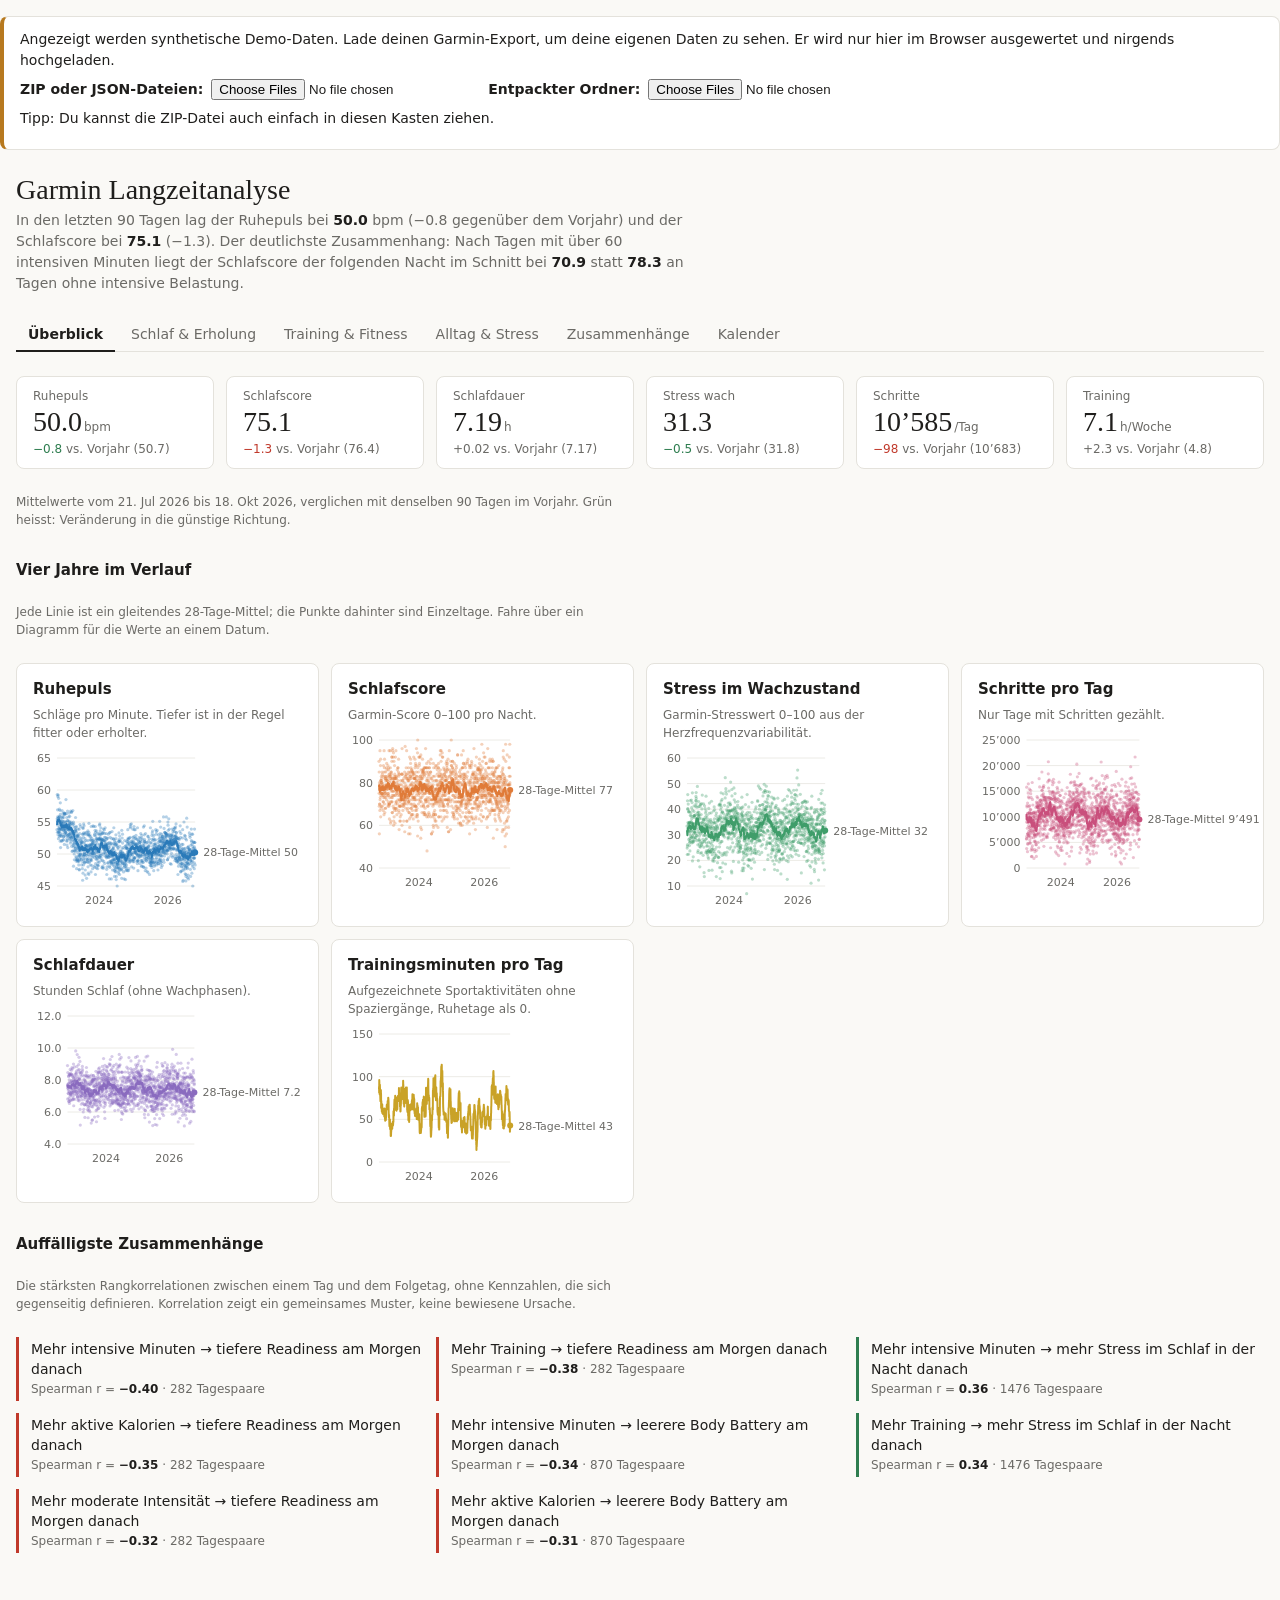
==== commit 962da435: "Dashboard: calendar tab with year calendar and week grid heatmaps Brings the heatmaps of the Python " ====
--- a/dashboard/garmin-dashboard.html
+++ b/dashboard/garmin-dashboard.html
@@ -268,6 +268,7 @@
         dist_km: round(distKm, 2),
         elev_m: num(a.elevationGain) != null ? round(a.elevationGain / 100) : null,
         avg_hr: round(num(a.avgHr)),
+        max_hr: round(num(a.maxHr)),
         load: round(num(a.activityTrainingLoad)),
         te_aer: round(num(a.aerobicTrainingEffect), 1),
         kcal: num(a.calories) != null ? round(a.calories / 4.184) : null,
@@ -336,7 +337,7 @@
         im_mod: pos(u.moderateIntensityMinutes),
         im_vig: pos(u.vigorousIntensityMinutes),
         kcal_active: pos(u.activeKilocalories),
-        sleep_h: null, deep_h: null, rem_h: null, sleep_score: null, sleep_stress: null, awakenings: null, bedtime: null, waketime: null,
+        sleep_h: null, deep_h: null, rem_h: null, sleep_score: null, sleep_stress: null, awakenings: null, restless: null, bedtime: null, waketime: null,
       };
       if (s) {
         const deep = pos(s.deepSleepSeconds) || 0, light = pos(s.lightSleepSeconds) || 0, rem = pos(s.remSleepSeconds) || 0;
@@ -349,6 +350,7 @@
           sleep_score: s.sleepScores ? pos(s.sleepScores.overallScore) : null,
           sleep_stress: round(pos(s.avgSleepStress), 1),
           awakenings: pos(s.awakeCount),
+          restless: pos(s.restlessMomentCount),
         });
         if (isFinite(st)) { let b = hourOf(st + off * 3600000); if (b < 12) b += 24; row.bedtime = round(b, 2); }
         if (isFinite(en)) row.waketime = round(hourOf(en + off * 3600000), 2);
@@ -736,6 +738,7 @@
     <button class="gx-tab" role="tab" id="tab-training" data-page="training" aria-selected="false">Training &amp; Fitness</button>
     <button class="gx-tab" role="tab" id="tab-alltag" data-page="alltag" aria-selected="false">Alltag &amp; Stress</button>
     <button class="gx-tab" role="tab" id="tab-zusammenhaenge" data-page="zusammenhaenge" aria-selected="false">Zusammenhänge</button>
+    <button class="gx-tab" role="tab" id="tab-kalender" data-page="kalender" aria-selected="false">Kalender</button>
   </nav>
 
   <!-- ÜBERBLICK -->
@@ -897,6 +900,19 @@
         <p class="gx-note">Punkte: Einzeltage. Linie: Mittel von Y in fünf gleich grossen Gruppen nach X.</p></div>
     </div>
   </section>
+
+  <!-- KALENDER -->
+  <section class="gx-page" id="kalender" role="tabpanel" hidden>
+    <div class="gx-card" id="card-cal"><h3>Jahreskalender</h3>
+      <p class="gx-note">Jedes Kästchen ist ein Tag: Spalten sind Wochen, Zeilen Montag bis Sonntag. Je kräftiger die Farbe, desto höher der Wert; grau heisst keine Daten. Die Farbskala reicht vom 2. bis zum 98. Perzentil, damit Ausreisser nicht alles andere blass machen. Fahre über einen Tag für den genauen Wert.</p>
+      <div class="gx-chips" id="chips-cal"></div>
+      <div class="gx-legend" id="lg-cal"></div>
+      <div class="gx-small"><div class="gx-chart tall" id="cal" data-source="calendar"></div></div></div>
+    <div class="gx-card" id="card-weekgrid"><h3>Wochenraster</h3>
+      <p class="gx-note">Dieselbe Kennzahl für ein Jahr als Tabelle: Zeilen sind Kalenderwochen, Spalten Wochentage, mit dem Wert im Feld.</p>
+      <div class="gx-chips" id="chips-wg-year"></div>
+      <div class="gx-small"><div class="gx-chart tall" id="weekgrid" data-source="calendar"></div></div></div>
+  </section>
 </div>
 <script>
 // Kleine Chart-Bibliothek für dieses Dashboard (d3 v7). Alles hängt an window.GK.
@@ -1135,6 +1151,74 @@
     return bins;
   };
 
+  // Jahreskalender: ein Kästchen pro Tag, Spalten = Wochen, Zeilen = Mo..So. rows: [{date, v}]
+  GK.calendar = (el, o) => {
+    el.replaceChildren(); el.style.position = 'relative';
+    const avail = Math.max(240, el.parentElement.clientWidth || el.clientWidth || 600);
+    const left = 40, top = 16, gapY = 16;
+    const cell = Math.max(9, Math.min(16, Math.floor((avail - left - 4) / 54)));
+    const W = left + cell * 54, yearH = top + cell * 7, H = o.years.length * (yearH + gapY);
+    const svg = d3.select(el).append('svg').attr('width', W).attr('height', H).attr('viewBox', `0 0 ${W} ${H}`)
+      .style('display', 'block').attr('font-family', 'var(--font-anthropic-sans)');
+    const tip = d3.select(el).append('div').attr('class', 'gk-tip').style('opacity', 0);
+    const map = new Map(o.rows.map((r) => [r.date, r.v]));
+    const days = ['Mo', '', 'Mi', '', 'Fr', '', 'So'];
+    o.years.forEach((yr, yi) => {
+      const g = svg.append('g').attr('transform', `translate(0,${yi * (yearH + gapY)})`);
+      g.append('text').attr('x', 0).attr('y', top - 4).attr('font-size', 12).attr('font-weight', 600).attr('fill', css('--color-fg')).text(yr);
+      days.forEach((d, i) => d && g.append('text').attr('x', left - 6).attr('y', top + i * cell + cell - 3).attr('text-anchor', 'end').attr('font-size', 9).attr('fill', css('--color-fg-muted')).text(d));
+      const jan1 = Date.UTC(yr, 0, 1), off = (new Date(jan1).getUTCDay() + 6) % 7;
+      for (let t = jan1; new Date(t).getUTCFullYear() === yr; t += 864e5) {
+        const d = new Date(t), doy = Math.round((t - jan1) / 864e5);
+        const col = Math.floor((doy + off) / 7), row = (d.getUTCDay() + 6) % 7;
+        const v = map.get(d.toISOString().slice(0, 10));
+        if (d.getUTCDate() === 1 && col < 52) g.append('text').attr('x', left + col * cell).attr('y', top - 4).attr('font-size', 9).attr('fill', css('--color-fg-muted')).text(GK.months[d.getUTCMonth()]);
+        g.append('rect').attr('x', left + col * cell).attr('y', top + row * cell).attr('width', cell - 2).attr('height', cell - 2).attr('rx', 2)
+          .attr('fill', v == null ? css('--color-border-line') : o.color(v)).attr('opacity', v == null ? 0.55 : 1)
+          .on('pointermove', (ev) => { const [px, py] = d3.pointer(ev, el); showTip(tip, el, px, py, tipRows(GK.dfmt(d), [{ name: o.label, value: v == null ? 'keine Daten' : o.fmt(v) }])); })
+          .on('pointerleave', () => tip.style('opacity', 0));
+      }
+    });
+  };
+
+  // Wochenraster eines Jahres: Zeilen = Kalenderwochen, Spalten = Mo..So, Wert im Feld. rows: [{date, v}]
+  GK.weekgrid = (el, o) => {
+    el.replaceChildren(); el.style.position = 'relative';
+    const map = new Map(o.rows.map((r) => [r.date, r.v]));
+    const jan1 = Date.UTC(o.year, 0, 1), dec31 = Date.UTC(o.year, 11, 31);
+    const weeks = [];
+    for (let m = jan1 - ((new Date(jan1).getUTCDay() + 6) % 7) * 864e5; m <= dec31; m += 7 * 864e5) weeks.push(m);
+    const avail = Math.max(300, el.parentElement.clientWidth || el.clientWidth || 600);
+    const left = 96, top = 22, rowH = 20;
+    const cw = Math.max(40, Math.min(84, Math.floor((avail - left) / 7)));
+    const W = left + cw * 7, H = top + rowH * weeks.length + 2;
+    const svg = d3.select(el).append('svg').attr('width', W).attr('height', H).attr('viewBox', `0 0 ${W} ${H}`)
+      .style('display', 'block').attr('font-family', 'var(--font-anthropic-sans)');
+    const tip = d3.select(el).append('div').attr('class', 'gk-tip').style('opacity', 0);
+    ['Mo', 'Di', 'Mi', 'Do', 'Fr', 'Sa', 'So'].forEach((d, i) => svg.append('text').attr('x', left + i * cw + cw / 2).attr('y', 14).attr('text-anchor', 'middle').attr('font-size', 11).attr('fill', css('--color-fg-muted')).text(d));
+    const textOn = (c) => (d3.lab(c).l < 58 ? '#ffffff' : '#1f1e1c');
+    weeks.forEach((m, wi) => {
+      const y = top + wi * rowH;
+      const thu = new Date(m + 3 * 864e5);
+      const kw = 1 + Math.floor((thu - Date.UTC(thu.getUTCFullYear(), 0, 1)) / (7 * 864e5));
+      const mon = new Date(m);
+      svg.append('text').attr('x', 0).attr('y', y + rowH / 2 + 4).attr('font-size', 11).attr('fill', css('--color-fg-muted'))
+        .text(`KW ${String(kw).padStart(2, '0')} · ${mon.getUTCDate()}. ${GK.months[mon.getUTCMonth()]}`);
+      for (let i = 0; i < 7; i++) {
+        const d = new Date(m + i * 864e5);
+        if (d.getUTCFullYear() !== o.year) continue;
+        const v = map.get(d.toISOString().slice(0, 10));
+        const fill = v == null ? null : o.color(v);
+        svg.append('rect').attr('x', left + i * cw + 1).attr('y', y + 1).attr('width', cw - 2).attr('height', rowH - 2).attr('rx', 3)
+          .attr('fill', fill || css('--color-border-line')).attr('opacity', fill ? 1 : 0.4)
+          .on('pointermove', (ev) => { const [px, py] = d3.pointer(ev, el); showTip(tip, el, px, py, tipRows(GK.dfmt(d), [{ name: o.label, value: v == null ? 'keine Daten' : o.fmt(v) }])); })
+          .on('pointerleave', () => tip.style('opacity', 0));
+        if (fill) svg.append('text').attr('x', left + i * cw + cw / 2).attr('y', y + rowH / 2 + 4).attr('text-anchor', 'middle').attr('font-size', 10.5)
+          .attr('fill', textOn(fill)).style('pointer-events', 'none').style('font-variant-numeric', 'tabular-nums').text(o.fmt(v));
+      }
+    });
+  };
+
   window.GK = GK;
 })();
 
@@ -1549,6 +1633,34 @@
   },
 });
 
+// ---------- Kalender ----------
+dash.calc('calendar', {
+  inputs: ['daily', 'activities'],
+  title: 'Kalenderwerte pro Tag',
+  description: 'Ein Eintrag pro Tag für die Kalender-Heatmaps: Tageswerte und Schlaf aus den Tageswerten, Distanz, Kalorien und max. Puls aus den Trainings des Tages (ohne Gehen).',
+  fn: (daily, activities) => {
+    const acts = new Map();
+    activities.forEach((a) => {
+      if (a.cat === 'Gehen') return;
+      const o = acts.get(a.date) || { dist_km: 0, kcal: 0, max_hr: null };
+      o.dist_km += a.dist_km || 0; o.kcal += a.kcal || 0;
+      if (a.max_hr != null) o.max_hr = Math.max(o.max_hr || 0, a.max_hr);
+      acts.set(a.date, o);
+    });
+    const keys = ['train_min', 'steps', 'rhr', 'sleep_h', 'sleep_score', 'sleep_stress', 'restless', 'stress_awake', 'bb_wake', 'hrv'];
+    return daily.map((r) => {
+      const o = { date: r.date };
+      keys.forEach((k) => { o[k] = r[k] ?? null; });
+      const a = acts.get(r.date);
+      const trained = r.train_min != null;
+      o.dist_km = a ? a.dist_km : trained ? 0 : null;
+      o.kcal = a ? a.kcal : trained ? 0 : null;
+      o.max_hr = a ? a.max_hr : null;
+      return o;
+    });
+  },
+});
+
 </script>
 <script>
 // Darstellung des Dashboards. Daten kommen ausschliesslich über dash.data().
@@ -1608,7 +1720,7 @@
   function legend(id, items) { const box = $(id); box.replaceChildren(...items.map(([c, n]) => { const s = el('span'); const i = el('i'); i.style.background = c; s.append(i, document.createTextNode(n)); return s; })); }
 
   // ---------- Tabs ----------
-  const pages = ['ueberblick', 'schlaf', 'training', 'alltag', 'zusammenhaenge'];
+  const pages = ['ueberblick', 'schlaf', 'training', 'alltag', 'zusammenhaenge', 'kalender'];
   function show(p, link = true) {
     if (!pages.includes(p)) return;
     S.page = p;
@@ -1736,7 +1848,7 @@
 
   // ---------- Training ----------
   const SPORT = [['h_velo', 'Velo (inkl. indoor)', 0], ['h_laufen', 'Laufen', 1], ['h_kraft', 'Kraft', 2], ['h_racket', 'Tennis/Squash', 3], ['h_wandern', 'Wandern', 4], ['h_winter', 'Wintersport', 5], ['h_andere', 'Andere', 6]];
-  const ACOLS = [['date', 'Datum', 'l'], ['name', 'Name', 'l'], ['cat', 'Sportart', 'l'], ['dur_min', 'Dauer min'], ['dist_km', 'km'], ['elev_m', 'Hm'], ['avg_hr', 'Puls Ø'], ['load', 'Last'], ['te_aer', 'Aerob TE'], ['kcal', 'kcal'], ['device', 'Gerät', 'l']];
+  const ACOLS = [['date', 'Datum', 'l'], ['name', 'Name', 'l'], ['cat', 'Sportart', 'l'], ['dur_min', 'Dauer min'], ['dist_km', 'km'], ['elev_m', 'Hm'], ['avg_hr', 'Puls Ø'], ['max_hr', 'Puls max'], ['load', 'Last'], ['te_aer', 'Aerob TE'], ['kcal', 'kcal'], ['device', 'Gerät', 'l']];
   function drawTraining() {
     const m = data('monthly', ['hours', 'vol-h', 'vol-rhr']);
     if (m) {
@@ -1889,7 +2001,7 @@
     const [k, dir] = S.sort;
     rows.sort((x, y) => { const u = x[k], v = y[k]; if (u == null) return 1; if (v == null) return -1; return (typeof u === 'number' ? u - v : String(u).localeCompare(String(v))) * dir; });
     const tb = el('tbody');
-    const fmt = { dur_min: GK.f0, dist_km: GK.f1, elev_m: GK.f0, avg_hr: GK.f0, load: GK.f0, te_aer: GK.f1, kcal: GK.f0 };
+    const fmt = { dur_min: GK.f0, dist_km: GK.f1, elev_m: GK.f0, avg_hr: GK.f0, max_hr: GK.f0, load: GK.f0, te_aer: GK.f1, kcal: GK.f0 };
     rows.forEach((r) => {
       const tr = el('tr', { 'data-key': r.activity_id });
       ACOLS.forEach(([c, , cl]) => { const v = r[c]; tr.appendChild(el('td', { class: (cl || '') + (c === 'name' ? ' name' : '') || null }, v == null ? '–' : fmt[c] ? fmt[c](v) : String(v))); });
@@ -2054,6 +2166,35 @@
     }
   }
 
+  // ---------- Kalender ----------
+  const CAL = [
+    ['train_min', 'Trainingsminuten', GK.f0, 0], ['dist_km', 'Distanz (km)', GK.f1, 0], ['kcal', 'Kalorien Training', GK.f0, 1],
+    ['max_hr', 'Max. Puls', GK.f0, 3], ['steps', 'Schritte', GK.f0, 3], ['rhr', 'Ruhepuls', GK.f0, 3],
+    ['sleep_h', 'Schlafdauer (h)', GK.f1, 4], ['sleep_score', 'Schlafscore', GK.f0, 4], ['sleep_stress', 'Stress im Schlaf', GK.f0, 2],
+    ['restless', 'Unruhige Momente', GK.f0, 2], ['stress_awake', 'Stress wach', GK.f0, 2], ['bb_wake', 'Body Battery', GK.f0, 6], ['hrv', 'HRV', GK.f0, 5],
+  ];
+  Object.assign(S, { cal: 'train_min', wgYear: null });
+  function drawCalendar() {
+    const rows = data('calendar', ['cal', 'weekgrid']); if (!rows) return;
+    const avail = CAL.filter(([k]) => rows.some((r) => r[k] != null));
+    if (!avail.length) { done('cal', 'weekgrid'); return; }
+    if (!avail.some(([k]) => k === S.cal)) S.cal = avail[0][0];
+    chips('chips-cal', avail.map(([k, n]) => [k, n]), S.cal, (k) => { S.cal = k; draw(); });
+    const [k, label, f, ci] = avail.find((c) => c[0] === S.cal);
+    const pts = rows.filter((r) => r[k] != null).map((r) => ({ date: r.date, v: r[k] }));
+    const vals = pts.map((p) => p.v).sort(d3.ascending);
+    const lo = d3.quantileSorted(vals, 0.02), hi = d3.quantileSorted(vals, 0.98);
+    const top = GK.resolve(C[ci]), low = d3.interpolateRgb(GK.resolve('var(--color-panel)'), top)(0.12);
+    const color = (v) => d3.interpolateRgb(low, top)(hi > lo ? Math.max(0, Math.min(1, (v - lo) / (hi - lo))) : 1);
+    legend('lg-cal', [[color(lo), `${f(lo)} oder weniger`], [color((lo + hi) / 2), f((lo + hi) / 2)], [color(hi), `${f(hi)} oder mehr`], ['var(--color-border-line)', 'keine Daten']]);
+    const years = [...new Set(pts.map((p) => +p.date.slice(0, 4)))].sort((a, b) => b - a);
+    GK.calendar($('cal'), { rows: pts, years, color, fmt: f, label });
+    if (!years.includes(S.wgYear)) S.wgYear = years[0];
+    chips('chips-wg-year', years.map((y) => [y, String(y)]), S.wgYear, (y) => { S.wgYear = y; draw(); });
+    GK.weekgrid($('weekgrid'), { rows: pts, year: S.wgYear, color, fmt: f, label });
+    done('cal', 'weekgrid');
+  }
+
   function draw() {
     drawHead();
     if (S.page === 'ueberblick') drawOverview();
@@ -2061,6 +2202,7 @@
     if (S.page === 'training') drawTraining();
     if (S.page === 'alltag') drawDaily();
     if (S.page === 'zusammenhaenge') { drawLinks(); drawMore(); }
+    if (S.page === 'kalender') drawCalendar();
   }
 
   const h = location.hash.slice(1);
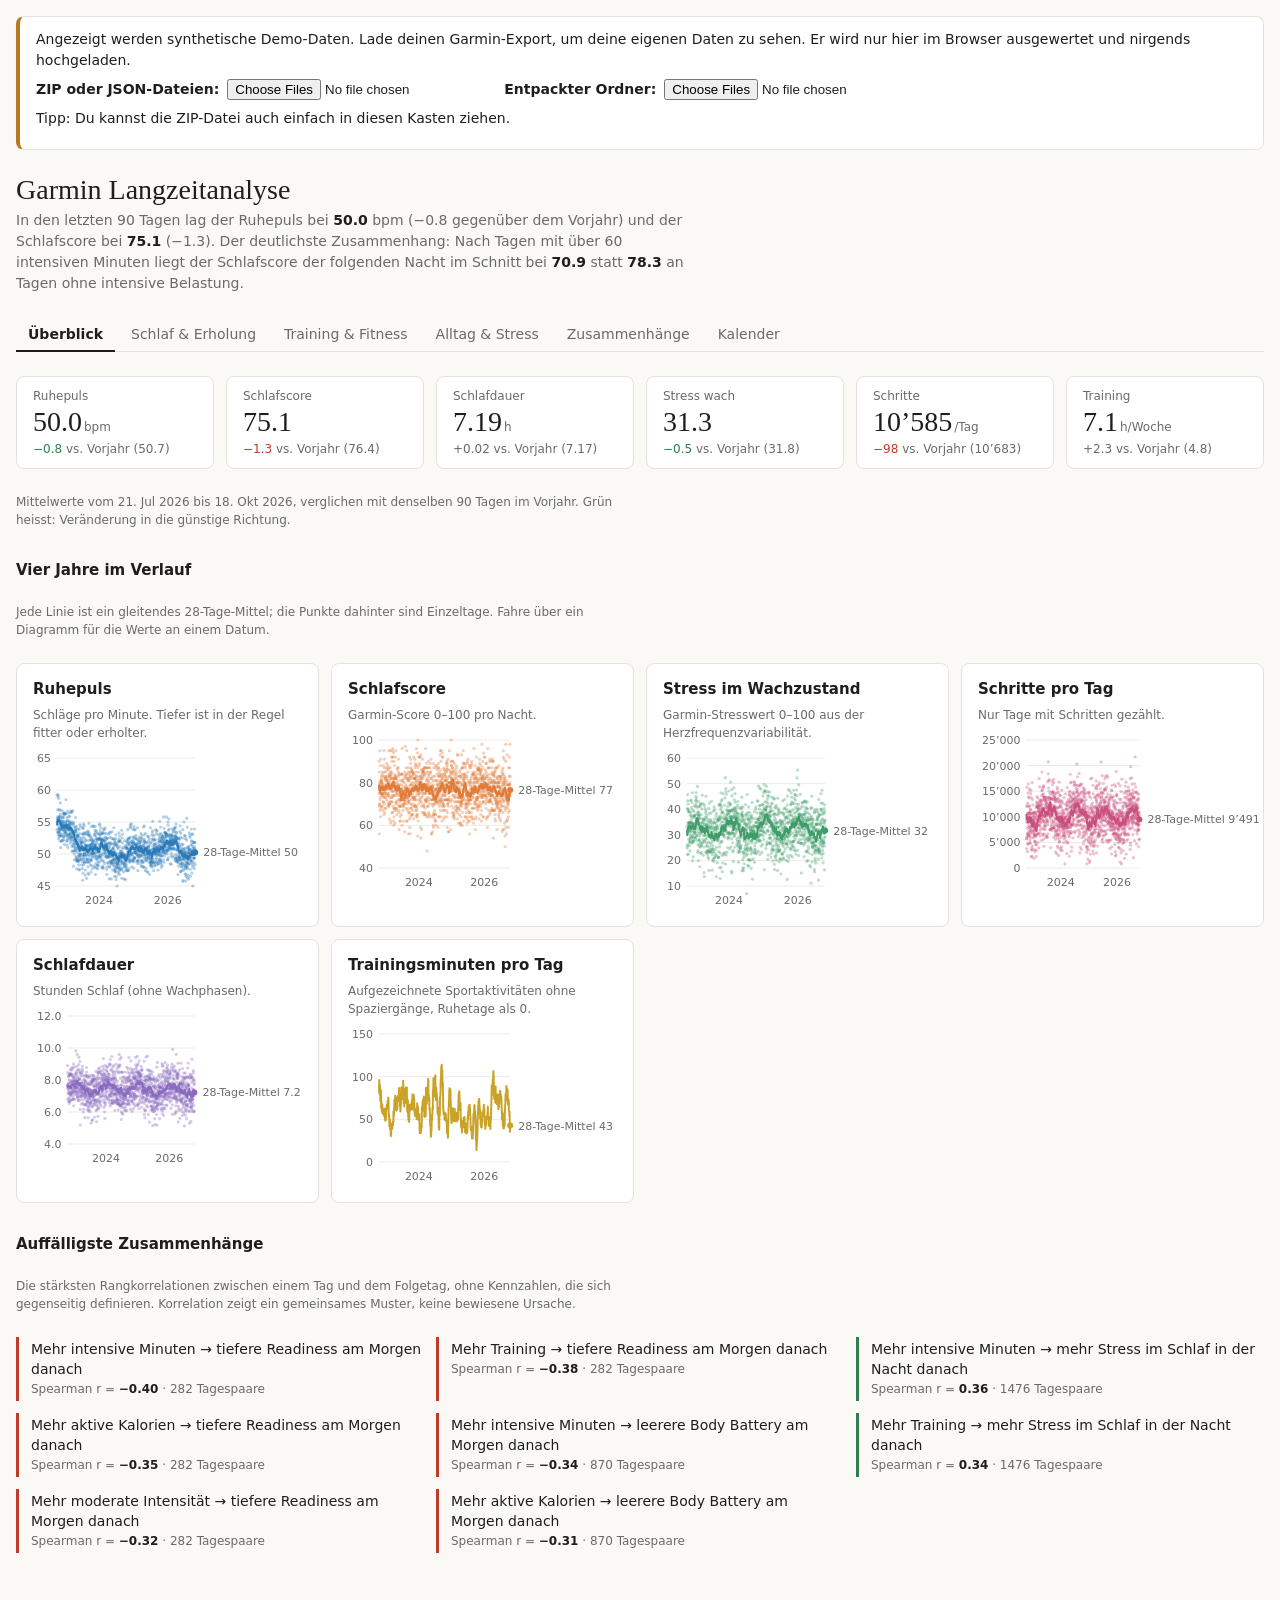
==== commit b572b044: "Dashboard: remember loaded data in the browser, claude.ai artifact build - the last imported data is" ====
--- a/dashboard/garmin-dashboard.html
+++ b/dashboard/garmin-dashboard.html
@@ -9,7 +9,7 @@
 /* Design-Tokens und Grundlayout, die das Dashboard im claude.ai-Artefakt von der
    Plattform bekommen hat. Hier nachgebaut, damit es eigenständig im Browser läuft. */
 :root {
-  color-scheme: light dark;
+  color-scheme: light;
   --font-anthropic-sans: system-ui, -apple-system, "Segoe UI", Roboto, "Helvetica Neue", Arial, sans-serif;
   --font-anthropic-serif: Georgia, "Iowan Old Style", "Times New Roman", serif;
 
@@ -40,7 +40,7 @@
   --cds-dur-slow: .3s;
 }
 @media (prefers-color-scheme: dark) {
-  :root {
+  :root:not([data-theme="light"]) {
     --color-bg: #1c1b19;
     --color-panel: #262523;
     --color-fg: #ecebe6;
@@ -58,16 +58,39 @@
     --cds-border: #45433f;
     --cds-shadow-popover: 0 4px 16px rgba(0, 0, 0, .5);
     --cds-text-secondary: #a3a09a;
-  }
+    color-scheme: dark;
+  }
+}
+:root[data-theme="dark"] {
+    --color-bg: #1c1b19;
+    --color-panel: #262523;
+    --color-fg: #ecebe6;
+    --color-fg-muted: #a3a09a;
+    --color-border-line: #3a3936;
+    --color-ok: #5cc28a;
+    --color-warn: #e0a84a;
+    --color-bad: #ef6f5e;
+    --cds-chart-muted: #5f5d58;
+    --cds-chart-grid: #33322f;
+    --cds-chart-axis: #8a8781;
+    --cds-chart-reference: #8a8781;
+    --cds-chart-status-critical: #ef6f5e;
+    --cds-surface-popover: #2e2d2a;
+    --cds-border: #45433f;
+    --cds-shadow-popover: 0 4px 16px rgba(0, 0, 0, .5);
+    --cds-text-secondary: #a3a09a;
+    color-scheme: dark;
 }
 
 body {
   margin: 0;
+  padding-left: max(16px, env(safe-area-inset-left, 0px));
+  padding-right: max(16px, env(safe-area-inset-right, 0px));
   background: var(--color-bg);
   color: var(--color-fg);
   font-family: var(--font-anthropic-sans);
 }
-#dash-root { padding: 24px 16px 48px; }
+#dash-root { padding-block: 24px 48px; }
 /* Tabs werden mit dem hidden-Attribut umgeschaltet; display:flex der Seiten darf das nicht überstimmen */
 [hidden] { display: none !important; }
 
@@ -90,7 +113,6 @@
 #dash-banner .dash-status { color: var(--color-fg-muted); }
 #dash-banner .dash-structure { width: 100%; box-sizing: border-box; font: 12px/1.4 ui-monospace, SFMono-Regular, Menlo, monospace; background: var(--color-bg); color: var(--color-fg); border: 1px solid var(--color-border-line); border-radius: var(--cds-radius); padding: 8px; margin-bottom: 8px; }
 #dash-banner button { font: inherit; font-size: 13px; padding: 5px 12px; border-radius: 999px; border: 1px solid var(--color-border-line); background: var(--color-bg); color: var(--color-fg); cursor: pointer; }
-@media (max-width: 600px) { #dash-banner { margin: 12px 16px 0; } }
 
 </style>
 <script>
@@ -436,7 +458,6 @@
     ftp: 'garmin_ftp.json',
     vo2: 'garmin_vo2max.json',
   };
-  const FOLDERS = ['data', 'demo-data'];
 
   const store = {};
   Object.keys(DATASETS).forEach((id) => { store[id] = { status: 'loading', data: [] }; });
@@ -524,6 +545,30 @@
     return out;
   }
 
+  // Zuletzt geladene Daten im Browser merken (IndexedDB, nur auf diesem Gerät). Rein als Komfort:
+  // klappt das nicht (privates Fenster, gesperrter Speicher), lädt man den Export einfach erneut.
+  const cache = (() => {
+    const open = () => new Promise((res, rej) => {
+      const r = indexedDB.open('garmin-dashboard', 1);
+      r.onupgradeneeded = () => r.result.createObjectStore('kv');
+      r.onsuccess = () => res(r.result); r.onerror = () => rej(r.error);
+    });
+    const run = async (mode, fn) => {
+      const db = await open();
+      return new Promise((res, rej) => {
+        const t = db.transaction('kv', mode); const req = fn(t.objectStore('kv'));
+        t.oncomplete = () => res(req.result); t.onerror = () => rej(t.error);
+      });
+    };
+    return {
+      get: () => run('readonly', (st) => st.get('datasets')).catch(() => null),
+      set: (v) => run('readwrite', (st) => st.put(v, 'datasets')).catch(() => null),
+      clear: () => run('readwrite', (st) => st.delete('datasets')).catch(() => null),
+    };
+  })();
+  // In der claude.ai-Ansicht sind Downloads gesperrt; die Build-Variante dafür setzt dieses Flag
+  const canDownload = window.DASH_ENV !== 'artifact';
+
   function apply(found) {
     Object.keys(DATASETS).forEach((id) => {
       store[id] = id in found
@@ -534,16 +579,22 @@
   }
 
   async function load() {
-    // Browser erlauben fetch() nicht für file://-Seiten: direkt die Dateiauswahl zeigen
-    if (location.protocol === 'file:') { banner('pick'); return; }
-    for (const folder of FOLDERS) {
-      const found = await fetchFolder(folder);
+    // Reihenfolge: eigene Dateien in ./data/ -> zuletzt geladene Daten im Browser -> Demo-Daten
+    // (Browser erlauben fetch() nicht für file://-Seiten, dort entfallen data/ und Demo)
+    const web = location.protocol !== 'file:';
+    if (web) {
+      const found = await fetchFolder('data');
       if (Object.keys(found).length) {
         apply(found);
-        if (folder !== 'data') banner('demo');
-        else if (Object.keys(found).length < Object.keys(DATASETS).length) banner('partial', found);
+        if (Object.keys(found).length < Object.keys(DATASETS).length) banner('partial', found);
         return;
       }
+    }
+    const cached = await cache.get();
+    if (cached && Array.isArray(cached.daily)) { apply(cached); banner('cached', cached); return; }
+    if (web) {
+      const demo = await fetchFolder('demo-data');
+      if (Object.keys(demo).length) { apply(demo); banner('demo'); return; }
     }
     banner('pick');
   }
@@ -561,8 +612,13 @@
     if (!box) return;
     box.hidden = false;
     box.replaceChildren();
+    box.classList.remove('ok');
     const p = (text) => box.appendChild(el('p', {}, text));
-    if (kind === 'demo') {
+    if (kind === 'cached') {
+      box.classList.add('ok');
+      const when = found.savedAt ? new Date(found.savedAt).toLocaleDateString('de-CH', { day: 'numeric', month: 'long', year: 'numeric' }) : null;
+      p(`Angezeigt werden deine zuletzt geladenen Garmin-Daten${when ? ` (geladen am ${when})` : ''}. Sie sind nur in diesem Browser gespeichert. Für neuere Daten einfach einen neuen Export laden:`);
+    } else if (kind === 'demo') {
       p('Angezeigt werden synthetische Demo-Daten. Lade deinen Garmin-Export, um deine eigenen Daten zu sehen. Er wird nur hier im Browser ausgewertet und nirgends hochgeladen.');
     } else if (kind === 'partial') {
       const missing = Object.keys(DATASETS).filter((id) => !(id in found)).map((id) => DATASETS[id]);
@@ -585,6 +641,21 @@
     box.addEventListener('dragover', (e) => { e.preventDefault(); box.classList.add('drag'); });
     box.addEventListener('dragleave', () => box.classList.remove('drag'));
     box.addEventListener('drop', (e) => { e.preventDefault(); box.classList.remove('drag'); go(e.dataTransfer.files); });
+    if (kind === 'cached') box.appendChild(forgetRow(box));
+  }
+
+  function forgetRow(box) {
+    const row = el('p', { className: 'dash-pick' });
+    const forget = el('button', { type: 'button' }, 'Daten aus diesem Browser entfernen');
+    forget.addEventListener('click', async () => { await cache.clear(); box.classList.remove('ok'); load(); });
+    row.appendChild(forget);
+    return row;
+  }
+
+  async function remember(out, report) {
+    const copy = { savedAt: new Date().toISOString(), report };
+    Object.keys(DATASETS).forEach((id) => { if (out[id]) copy[id] = out[id]; });
+    await cache.set(copy);
   }
 
   async function handleFiles(fileList, box, status) {
@@ -598,7 +669,11 @@
         const id = Object.keys(DATASETS).find((k) => DATASETS[k] === f.name);
         if (id) ready[id] = rowsOf(JSON.parse(await f.text()));
       }
-      if (Object.keys(ready).length && Object.keys(ready).length === files.length) { apply(ready); box.hidden = true; return; }
+      if (Object.keys(ready).length && Object.keys(ready).length === files.length) {
+        const report = [`${Object.keys(ready).length} aufbereitete Dateien`];
+        apply(ready); await remember(ready, report); showResult(box, { ...ready, report });
+        return;
+      }
 
       // 2) sonst: Garmin-Export lesen und umwandeln
       const { files: index, skipped } = await window.GarminImport.read(files, say);
@@ -606,6 +681,7 @@
       try {
         const out = window.GarminImport.convert(index, say);
         apply(out);
+        await remember(out, out.report);
         showResult(box, out);
       } catch (e) {
         console.error(e);
@@ -622,7 +698,7 @@
   function showResult(box, out) {
     box.replaceChildren();
     box.classList.add('ok');
-    box.appendChild(el('p', {}, 'Dein Garmin-Export ist geladen (nur in diesem Browser): ' + out.report.join(' · ') + '.'));
+    box.appendChild(el('p', {}, 'Geladen: ' + out.report.join(' · ') + '. Die Daten bleiben in diesem Browser gespeichert und sind beim nächsten Öffnen wieder da; hochgeladen wird nichts.'));
     const row = el('p', { className: 'dash-pick' });
     const save = el('button', { type: 'button' }, 'Aufbereitete Dateien speichern');
     save.title = 'Die fünf JSON-Dateien für dashboard/data/, damit beim nächsten Mal keine Umwandlung nötig ist';
@@ -634,7 +710,8 @@
     });
     const close = el('button', { type: 'button' }, 'Ausblenden');
     close.addEventListener('click', () => { box.hidden = true; });
-    row.append(save, close);
+    if (canDownload) row.append(save);
+    row.append(forgetRow(box).firstChild, close);
     box.appendChild(row);
   }
 
@@ -649,7 +726,7 @@
       const a = el('a', { href: URL.createObjectURL(new Blob([text], { type: 'text/plain' })), download: 'garmin-export-struktur.txt' });
       document.body.appendChild(a); a.click(); a.remove();
     });
-    const row = el('p', { className: 'dash-pick' }); row.append(copy, dl);
+    const row = el('p', { className: 'dash-pick' }); row.append(copy); if (canDownload) row.append(dl);
     box.append(area, row);
   }
 
